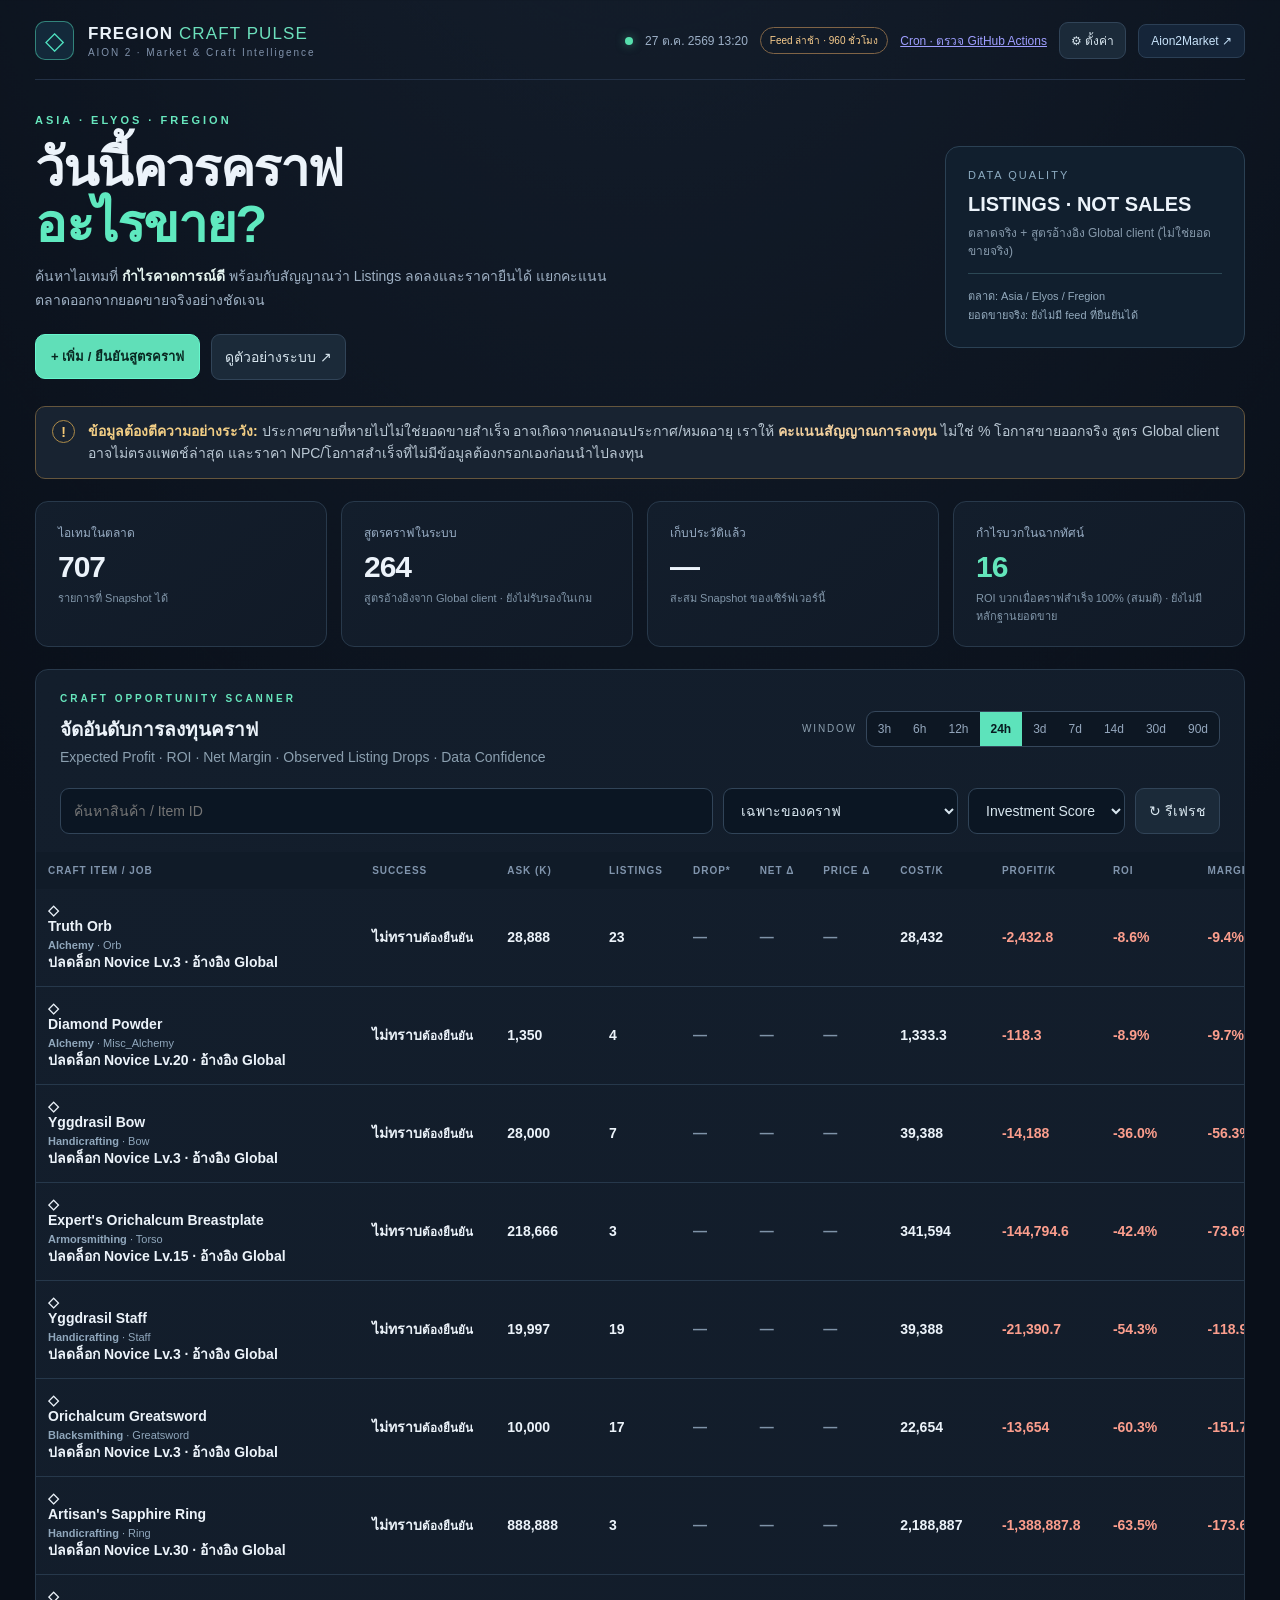
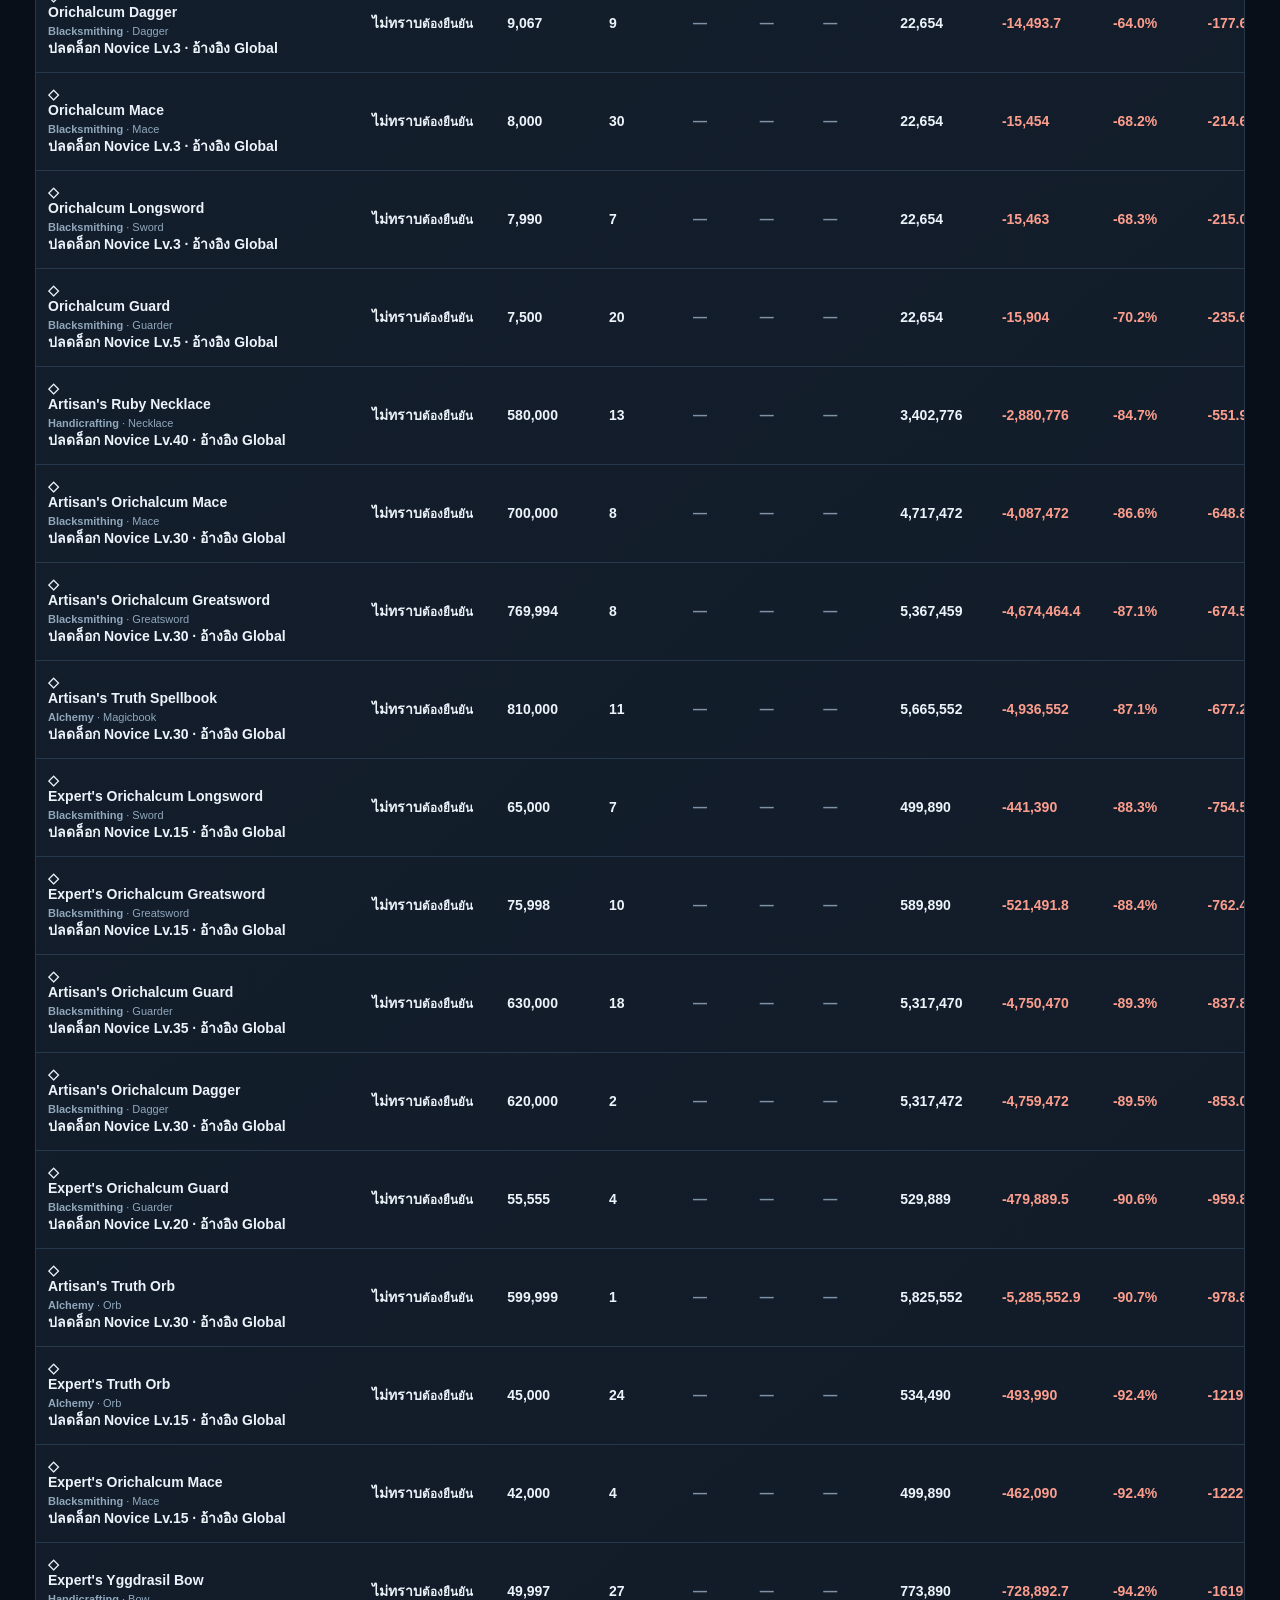
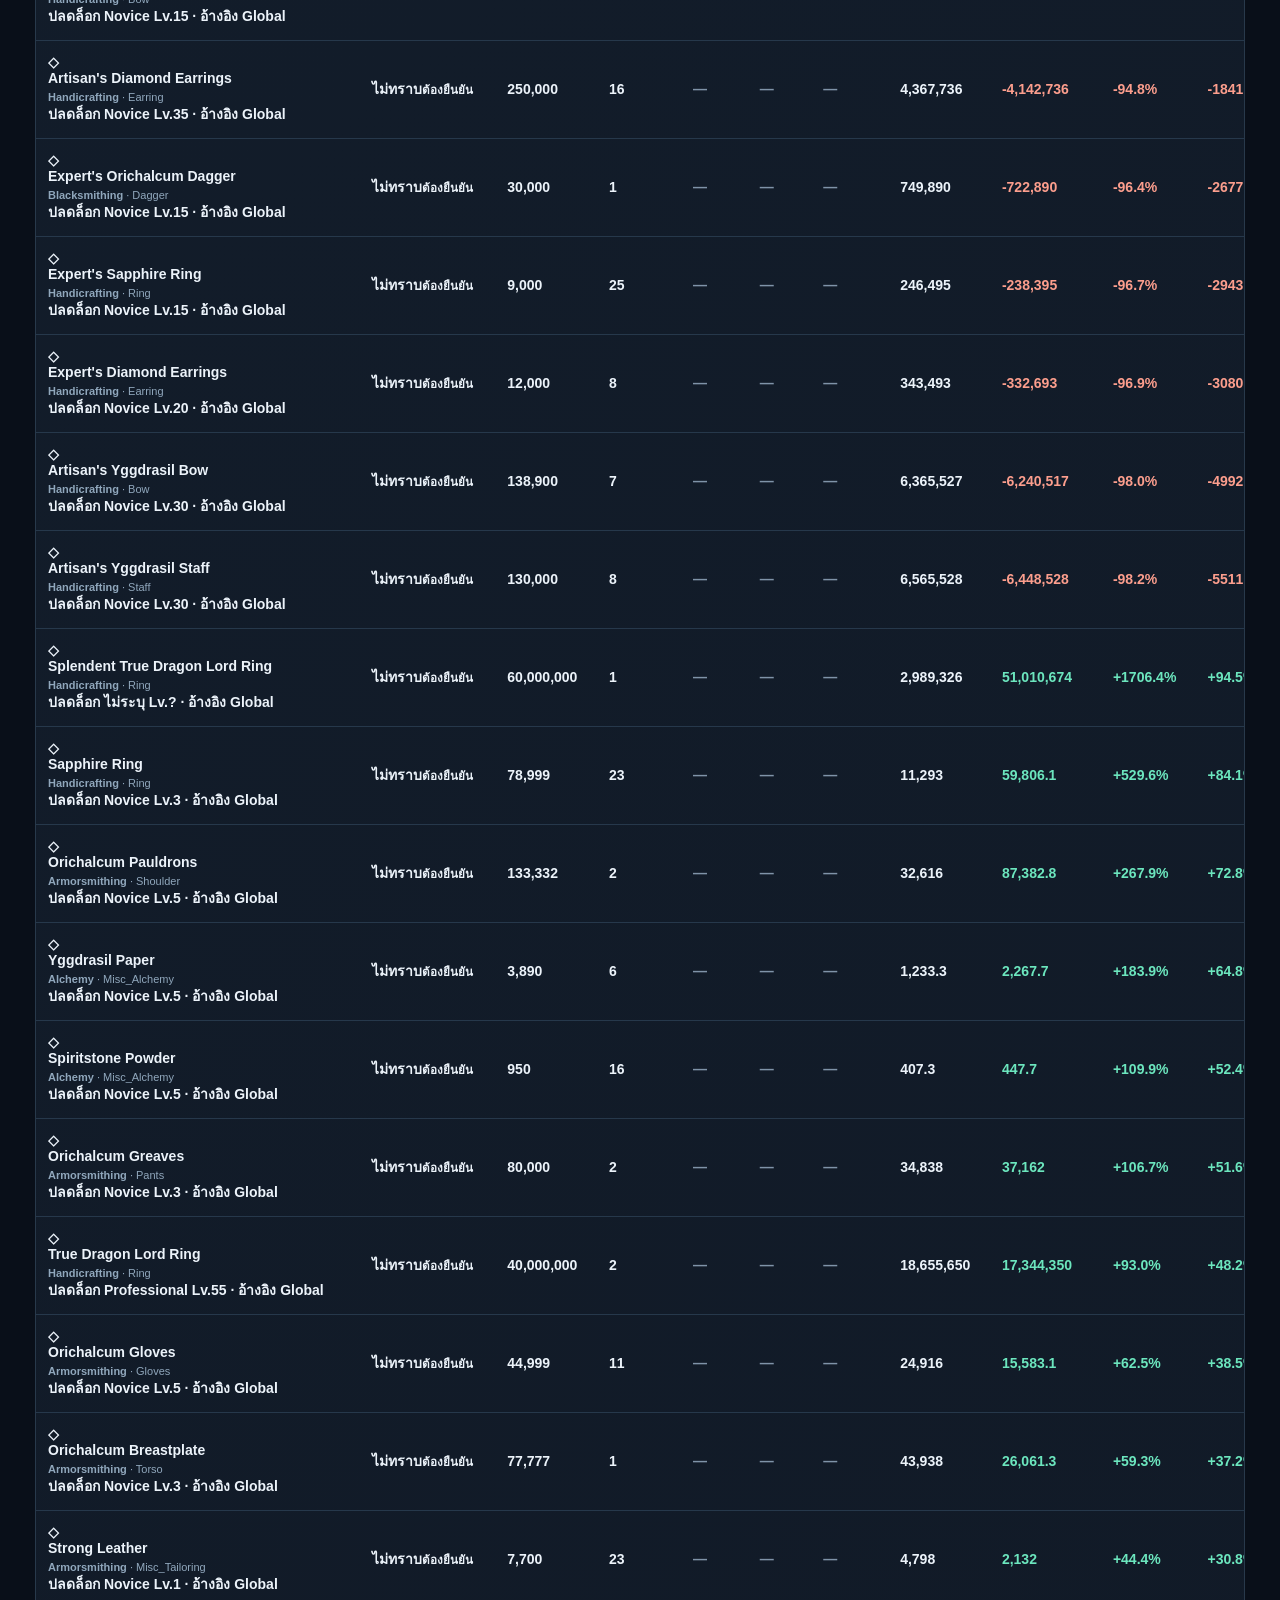
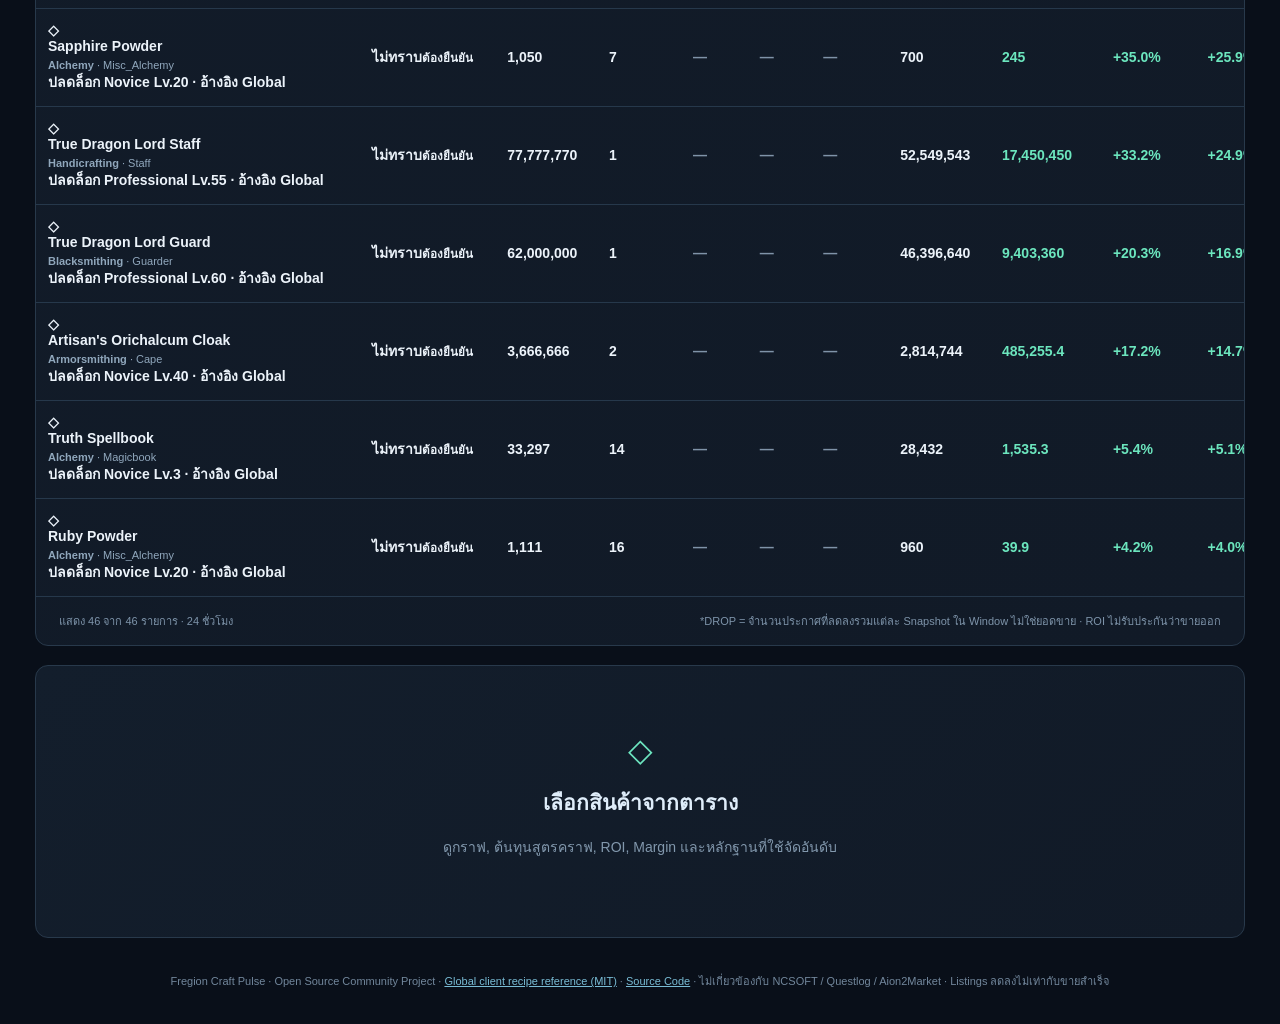
==== docs/index.html @ a7198edc "feat: show success-rate column, hourly cron health and default Lv100 in settings" ====
<!doctype html>
<html lang="th">
<head>
<meta charset="utf-8" />
<meta name="viewport" content="width=device-width, initial-scale=1" />
<meta name="theme-color" content="#090f19" />
<meta name="description" content="Fregion Craft Investment Tracker: estimate craft ROI and margin alongside historical AION 2 listing signals, never pretending listings are completed sales." />
<title>Fregion Craft Pulse — AION 2 | ROI & Listing Signals</title>
<link rel="stylesheet" href="styles.css" />
<script src="engine.js" defer></script><script src="app.js" defer></script>
</head>
<body data-demo="false">
<div class="page-shell">
<header class="topbar">
 <div class="brand"><div class="brand-mark">◇</div><div><div class="brand-title">FREGION <span>CRAFT PULSE</span></div><div class="brand-sub">AION 2 · Market & Craft Intelligence</div></div></div>
 <div class="top-right"><span class="status-dot" id="status-dot"></span><span id="updatedAt">ยังไม่มี Snapshot</span><span class="freshness" id="freshness">รอข้อมูล</span><a class="cron-health" id="cronStatus" href="https://github.com/nineninezerotwo/aion2-craft-pulse/actions/workflows/collect.yml" target="_blank" rel="noopener noreferrer" title="ดูสถานะ Cron และผลการเก็บ Feed">Cron · ทุกชั่วโมง (UTC :23)</a><button id="openSettings" class="soft small">⚙ ตั้งค่า</button><a href="https://aion2.exchange" class="source-link" target="_blank" rel="noopener noreferrer">Aion2Market ↗</a></div>
</header>
<main>
<section class="hero">
 <div class="hero-left"><div class="eyebrow">ASIA · ELYOS · FREGION</div><h1>วันนี้ควรคราฟ<br/><span>อะไรขาย?</span></h1><p>ค้นหาไอเทมที่ <strong>กำไรคาดการณ์ดี</strong> พร้อมกับสัญญาณว่า Listings ลดลงและราคายืนได้ แยกคะแนนตลาดออกจากยอดขายจริงอย่างชัดเจน</p><div class="hero-actions"><button id="addRecipe" class="primary-btn">+ เพิ่ม / ยืนยันสูตรคราฟ</button><a class="soft button-link" href="demo.html">ดูตัวอย่างระบบ ↗</a></div></div>
 <div class="hero-badge"><div class="hero-badge-title">DATA QUALITY</div><strong id="qualityTitle">WAITING FOR DATA</strong><span id="qualityDesc">กำลังตรวจชุดข้อมูล</span><div class="badge-sep"></div><small>ตลาด: Asia / Elyos / Fregion</small><small>ยอดขายจริง: ยังไม่มี feed ที่ยืนยันได้</small></div>
</section>
<section class="notice"><span class="notice-icon">!</span><div><strong>ข้อมูลต้องตีความอย่างระวัง:</strong> ประกาศขายที่หายไปไม่ใช่ยอดขายสำเร็จ อาจเกิดจากคนถอนประกาศ/หมดอายุ เราให้ <b>คะแนนสัญญาณการลงทุน</b> ไม่ใช่ % โอกาสขายออกจริง สูตร Global client อาจไม่ตรงแพตช์ล่าสุด และราคา NPC/โอกาสสำเร็จที่ไม่มีข้อมูลต้องกรอกเองก่อนนำไปลงทุน</div></section>
<section class="stats-grid">
 <div class="stat"><div class="stat-label">ไอเทมในตลาด</div><div class="stat-value" id="itemCount">—</div><div class="stat-sub">รายการที่ Snapshot ได้</div></div>
 <div class="stat"><div class="stat-label">สูตรคราฟในระบบ</div><div class="stat-value" id="recipeCount">—</div><div class="stat-sub">สูตรอ้างอิงจาก Global client · ยังไม่รับรองในเกม</div></div>
 <div class="stat"><div class="stat-label">เก็บประวัติแล้ว</div><div class="stat-value" id="historyDuration">—</div><div class="stat-sub">สะสม Snapshot ของเซิร์ฟเวอร์นี้</div></div>
 <div class="stat"><div class="stat-label">กำไรบวกในฉากทัศน์</div><div class="stat-value good" id="opportunities">—</div><div class="stat-sub">ROI บวกเมื่อคราฟสำเร็จ 100% (สมมติ) · ยังไม่มีหลักฐานยอดขาย</div></div>
</section>
<section class="panel main-panel">
 <div class="section-heading"><div><div class="eyebrow">CRAFT OPPORTUNITY SCANNER</div><h2>จัดอันดับการลงทุนคราฟ</h2><p>Expected Profit · ROI · Net Margin · Observed Listing Drops · Data Confidence</p></div><div class="window-wrap"><span>WINDOW</span><div class="periods" id="periods" role="group" aria-label="ช่วงเวลาประเมิน"></div></div></div>
 <div class="toolrow"><input id="search" type="search" placeholder="ค้นหาสินค้า / Item ID" aria-label="ค้นหาสินค้า"/><select id="recipeFilter" aria-label="ตัวกรอง"><option value="craft">เฉพาะของคราฟ</option><option value="evaluated">มีราคาคราฟคำนวณได้</option><option value="reference">วิเคราะห์ต้นทุน (ยังไม่ยืนยันสูตร)</option><option value="available">คราฟได้ตามเลเวลของฉัน</option><option value="trial">น่าทดลองผลิต</option><option value="watchlist">Watchlist</option><option value="job:Alchemy">Alchemy</option><option value="job:Armorsmithing">Armorsmithing</option><option value="job:Blacksmithing">Blacksmithing</option><option value="job:Handicrafting">Handicrafting</option><option value="job:Cooking">Cooking</option><option value="all">ทุกไอเทมในตลาด</option></select><select id="sort" aria-label="เรียงลำดับ"><option value="score">Investment Score</option><option value="profit">กำไร/ชิ้น</option><option value="roi">ROI สูงสุด</option><option value="margin">Margin สูงสุด</option><option value="drop">Observed Drops</option><option value="name">ชื่อ A–Z</option></select><button class="soft" id="refresh">↻ รีเฟรช</button></div>
 <div class="table-scroll"><table><thead><tr><th>CRAFT ITEM / JOB</th><th>SUCCESS</th><th>ASK (K)</th><th>LISTINGS</th><th>DROP*</th><th>NET Δ</th><th>PRICE Δ</th><th>COST/K</th><th>PROFIT/K</th><th>ROI</th><th>MARGIN</th><th>SCORE</th><th>ACTION</th></tr></thead><tbody id="itemsTable"></tbody></table></div>
 <div class="table-footer"><span id="rowCount">กำลังโหลดข้อมูล</span><span>*DROP = จำนวนประกาศที่ลดลงรวมแต่ละ Snapshot ใน Window ไม่ใช่ยอดขาย · ROI ไม่รับประกันว่าขายออก</span></div>
</section>
<section class="panel details" id="details"><div class="empty-details"><span>◇</span><h2>เลือกสินค้าจากตาราง</h2><p>กราฟ Listings และราคาพร้อมรายละเอียดสูตรคราฟ</p></div></section>
<footer>Fregion Craft Pulse · Open Source Community Project · <a href="https://github.com/xtopolis/aion2-static" rel="noopener noreferrer" target="_blank">Global client recipe reference (MIT)</a> · <a href="https://github.com/nineninezerotwo/aion2-craft-pulse" rel="noopener noreferrer" target="_blank">Source Code</a> · ไม่เกี่ยวข้องกับ NCSOFT / Questlog / Aion2Market · Listings ลดลงไม่เท่ากับขายสำเร็จ</footer>
</main>
</div>
<dialog id="recipeDialog" class="popup"><form id="recipeForm"><div class="dialog-head"><div><div class="eyebrow">PERSONAL RECIPE CATALOG</div><h2>เพิ่ม / ยืนยันสูตรคราฟ</h2></div><button type="button" class="soft small" id="recipeCancel">ปิด</button></div><p class="form-hint">กรอกสูตรจากในเกมด้วยตัวเอง ไม่ต้องดึงข้อมูลจาก Questlog แบบอัตโนมัติ สูตรถูกเก็บในเบราว์เซอร์เครื่องนี้เท่านั้น</p><div class="form-grid"><label>ชื่อไอเทมที่ผลิต *<input id="recipeName" required placeholder="Superior Speed Scroll"/></label><label>Item ID (ถ้าทราบ)<input id="recipeItemId" placeholder="เช่น 511060016"/></label><label>อาชีพ<select id="recipeJob"><option>Alchemy</option><option>Armorsmithing</option><option>Blacksmithing</option><option>Handicrafting</option><option>Cooking</option></select></label><label>เลเวลสูตร<input id="recipeLevel" type="number" min="0" max="100" value="1" required/></label><label>จำนวนผลผลิตต่อครั้ง *<input id="recipeOutput" type="number" min="1" value="1" required/></label><label>อัตราคราฟสำเร็จ (%) *<input id="recipeSuccess" type="number" min="0.1" max="100" step="0.1" value="95" required/></label><label>รวมค่า NPC/Bound ต่อคราฟ (K)<input id="recipeNpc" type="number" min="0" placeholder="เว้นว่างถ้าไม่ทราบ"/></label></div><label class="full-field">วัตถุดิบ (หนึ่งบรรทัดต่อชิ้น: ชื่อ | จำนวน) *<textarea id="recipeIngredients" rows="4" required placeholder="Spiritstone | 10&#10;Yggdrasil Paper | 1"></textarea></label><label class="verify-row"><input type="checkbox" id="recipeVerified"/> ฉันตรวจสอบจำนวนวัสดุ/ผลผลิต/โอกาสสำเร็จกับในเกมแล้ว</label><p class="form-error" id="recipeError" aria-live="polite"></p><button class="primary-btn" type="submit">บันทึกสูตร</button></form></dialog>
<dialog id="settingsDialog" class="popup"><div class="dialog-head"><div><div class="eyebrow">CONFIGURATION & BACKUP</div><h2>ตั้งค่าการลงทุน</h2></div><button id="settingsClose" class="soft small">ปิด</button></div><div class="form-grid"><label>Market Tax (%)<input id="taxRate" type="number" min="0" max="50" step="0.1" value="10"/></label><label>Listing Fee / ชิ้น (K)<input id="listingFee" type="number" min="0" step="1" value="0"/></label><label>Crafting Fee / ครั้ง (K)<input id="craftingFee" type="number" min="0" step="1" value="0"/></label></div><h3 class="settings-subtitle">Crafting Level ของคุณ (ค่าเริ่มต้นทุกสาย Lv.100)</h3><div class="form-grid"><label>Alchemy Lv.<input id="levelAlchemy" type="number" min="0" max="100" value="100" placeholder="0–100"/></label><label>Blacksmithing Lv.<input id="levelBlacksmithing" type="number" min="0" max="100" value="100" placeholder="0–100"/></label><label>Armorsmithing Lv.<input id="levelArmorsmithing" type="number" min="0" max="100" value="100" placeholder="0–100"/></label><label>Handicrafting Lv.<input id="levelHandicrafting" type="number" min="0" max="100" value="100" placeholder="0–100"/></label><label>Cooking Lv.<input id="levelCooking" type="number" min="0" max="100" value="100" placeholder="0–100"/></label></div><p class="form-hint">ค่าภาษีและค่าธรรมเนียมเริ่มต้นเป็นสมมติฐาน · สูตรเกมอ้างอิงจาก Global client 21 ก.ย. 2026 ไม่ได้ยืนยันโอกาสคราฟสำเร็จ และไม่ได้ใช้ราคาของ Bound จากต่างประเทศโดยอัตโนมัติ · กรอกราคา NPC เองเพื่อให้คำนวณได้</p><div class="button-stack"><button id="importRecipes" class="soft">นำเข้า Recipe JSON</button><button id="downloadTemplate" class="soft">ดาวน์โหลดตัวอย่างไฟล์สูตร</button><button id="exportRecipes" class="soft">Export สูตร + การตั้งค่า</button><button id="importBackup" class="soft">Restore ไฟล์สำรอง</button><button id="importMarket" class="soft">นำเข้า Market Snapshot JSON (ชั่วคราว)</button></div><input id="recipeFile" type="file" accept=".json,application/json" hidden/><input id="backupFile" type="file" accept=".json,application/json" hidden/><input id="marketFile" type="file" accept=".json,application/json" multiple hidden/><p class="form-hint">GitHub Pages ฟรีใช้ได้กับ Public Repo และข้อมูลตลาดใน repo จะเป็นสาธารณะ การตั้งค่าและสูตรที่เพิ่มเองเก็บเฉพาะ Browser จนกว่าจะ Export</p></dialog>
</body>
</html>
---- docs/styles.css ----
:root{color-scheme:dark;font-family:Inter,ui-sans-serif,-apple-system,BlinkMacSystemFont,"Segoe UI",sans-serif;background:#090f19;color:#ecf3fa;font-size:14px}*{box-sizing:border-box}body{margin:0;background:radial-gradient(ellipse 80% 30% at 50% -10%,#22314490,transparent),#090f19;min-height:100vh}.page-shell{max-width:1540px;margin:auto;padding:0 35px}.topbar{display:flex;align-items:center;justify-content:space-between;border-bottom:1px solid #233146;padding:21px 0 19px;gap:20px}.brand{display:flex;gap:14px;align-items:center}.brand-mark{height:39px;width:39px;border:1px solid #50d9b784;border-radius:10px;display:grid;place-items:center;background:#13293a;color:#50e3c1;font-size:25px}.brand-title{font-size:17px;font-weight:800;letter-spacing:1.1px}.brand-title span{font-weight:500;color:#6ce0bc}.brand-sub{font-size:10px;color:#8092ab;letter-spacing:1.9px;margin-top:3px}.top-right{display:flex;gap:12px;align-items:center;color:#9db0c7;font-size:12px}.status-dot{width:8px;height:8px;background:#e8ae58;border-radius:50%;box-shadow:0 0 12px #d6a44b70}.status-dot.ok{background:#57dfad;box-shadow:0 0 10px #51d0a080}.source-link{background:#152539;border:1px solid #2b3f55;padding:9px 12px;border-radius:8px;text-decoration:none;color:#c8e3fa}.hero{min-height:246px;display:flex;align-items:center;justify-content:space-between;gap:24px;padding:34px 0 26px}.eyebrow{color:#67e6bd;letter-spacing:3px;font-size:11px;font-weight:800}.hero h1{font-size:clamp(35px,4.1vw,58px);line-height:1.06;letter-spacing:-1.4px;margin:14px 0}.hero h1 span{color:#5fe9bf}.hero p{color:#9eb0c3;max-width:600px;line-height:1.7;margin:0}.hero-badge{min-width:265px;max-width:300px;background:#111f2e;border:1px solid #2b4154;border-radius:14px;padding:22px}.hero-badge-title{font-size:11px;letter-spacing:2px;color:#8dacc2}.hero-badge strong{font-size:20px;display:block;margin:12px 0 8px}.hero-badge span{font-size:12px;color:#879aac;line-height:1.5}.notice{background:#182331;border:1px solid #65563d;border-radius:10px;display:flex;gap:13px;padding:13px 16px;color:#bbc9d5;line-height:1.6}.notice strong{color:#f2ce85}.notice-icon{border:1px solid #ad8b49;color:#f5c975;width:23px;height:23px;flex:none;text-align:center;border-radius:50%;font-weight:800}.stats-grid{display:grid;grid-template-columns:repeat(4,minmax(0,1fr));gap:14px;margin:22px 0}.stat,.panel{border:1px solid #28394b;background:linear-gradient(140deg,#131e2c,#111a27);border-radius:13px}.stat{padding:21px 22px}.stat-label{color:#99aec5;font-size:12px}.stat-value{font-size:30px;font-weight:800;margin:9px 0 8px;letter-spacing:-1px}.stat-sub{font-size:11px;color:#8196a9}.good{color:#63e5ba}.main-panel{overflow:hidden}.section-heading{padding:23px 24px;display:flex;justify-content:space-between;align-items:center;gap:12px}.section-heading h2{font-size:20px;margin:0 0 5px}.section-heading p{color:#8b9faf;margin:0}.window-wrap{display:flex;align-items:center;gap:9px}.window-wrap>span{font-size:10px;letter-spacing:1.8px;color:#8c9faf}.periods{display:flex;border:1px solid #35475b;background:#0d1723;border-radius:9px;overflow:hidden}.periods button{border:0;background:transparent;color:#94a7bd;padding:10px 11px;font-size:12px;cursor:pointer;white-space:nowrap}.periods button.active{background:#5de3bb;color:#071b20;font-weight:800}button:focus-visible,input:focus-visible,select:focus-visible{outline:2px solid #62e6bc;outline-offset:2px}.toolrow{padding:0 24px 18px;display:flex;gap:10px}.toolrow input,.toolrow select,.soft,.edit-fields input{font:inherit;color:#d8e6ef;border:1px solid #314458;background:#0b1623;border-radius:9px;padding:11px 13px;min-width:0}.toolrow input{flex:1;min-width:180px}.toolrow select{max-width:220px}.soft{cursor:pointer;background:#1b2a39}.soft:hover{background:#263e51}.table-scroll{overflow-x:auto}table{width:100%;border-collapse:collapse;text-align:left;white-space:nowrap;min-width:900px}th{font-size:10px;letter-spacing:.95px;font-weight:700;color:#8195ad;background:#101b28;padding:14px 17px}td{padding:15px 17px;border-bottom:1px solid #26384b;font-variant-numeric:tabular-nums}tbody tr{cursor:pointer;transition:background .15s}tbody tr:hover,tbody tr.selected{background:#1c3041}td:first-child{font-weight:700}.item-minor{color:#8399af;font-size:11px;font-weight:400;margin-top:5px}.item-name{max-width:270px;overflow:hidden;text-overflow:ellipsis}.num{font-weight:650}.down{color:#fc9e8d}.up{color:#6ce6be}.muted{color:#7f93a8}.pill{display:inline-block;border-radius:6px;padding:6px 9px;background:#263746;color:#b4c9db;font-weight:750;font-size:11px}.pill.good{background:#173f35;color:#7ce7ba}.pill.warn{background:#493c27;color:#f8d08b}.pill.bad{background:#4a2a32;color:#f5a0a8}.table-footer{display:flex;justify-content:space-between;gap:15px;color:#7e94aa;font-size:11px;padding:15px 23px}.empty-data{padding:38px;text-align:center;color:#96a9bd}.empty-data b{display:block;color:#e5f0f8;font-size:16px;margin-bottom:10px}.details{margin-top:19px;padding:25px}.empty-details{text-align:center;color:#8298ad;padding:40px}.empty-details span{font-size:32px;color:#6de6c0}.empty-details h2{color:#dfedfa}.detail-top{display:flex;justify-content:space-between;align-items:flex-start;gap:16px}.detail-name h2{font-size:23px;margin:6px 0}.detail-name p{color:#90a8bd;margin:0}.detail-name a{color:#6de3bc;text-decoration:none}.detail-stat-row{display:grid;grid-template-columns:repeat(4,1fr);gap:11px;margin:20px 0}.mini-stat{background:#0d1926;border:1px solid #283b4f;border-radius:10px;padding:14px}.mini-stat .label{color:#839bb0;font-size:11px}.mini-stat .value{font-weight:800;font-size:21px;margin-top:7px}.charts{display:grid;grid-template-columns:1fr 1fr;gap:14px}.chartcard{background:#0c1825;border-radius:10px;border:1px solid #2b4152;padding:18px}.chartcard h3{font-size:13px;letter-spacing:.2px;margin:0 0 8px}.chartcard .hint{font-size:11px;color:#8196ac;line-height:1.5;min-height:30px}.chartcard svg{width:100%;height:185px;overflow:visible}.chart-no-data{height:185px;display:grid;place-items:center;color:#8195a9}.detail-bottom{border-top:1px solid #293b4d;margin-top:20px;padding-top:20px;display:grid;grid-template-columns:1.3fr 1fr;gap:23px}.detail-bottom h3{font-size:16px;margin:0 0 12px}.ingredients{display:flex;flex-direction:column;gap:9px;color:#abbed0}.ingredient{display:flex;gap:12px;justify-content:space-between;border-bottom:1px dashed #2d4051;padding-bottom:8px}.ingredient strong{color:#e7f2fa}.ingredient.missing strong{color:#f3c078}.edit-fields{display:grid;grid-template-columns:repeat(2,minmax(0,1fr));gap:11px}.edit-fields label{font-size:11px;color:#91aac0}.edit-fields input{width:100%;display:block;margin-top:7px}.calc-total{margin-top:13px;padding:14px 15px;background:#122c31;border:1px solid #235d5f;border-radius:9px;display:flex;justify-content:space-between;gap:12px}.calc-total b{color:#7decbf}.detail-warning{margin-top:12px;color:#b1a2a2;font-size:11px;line-height:1.5}footer{text-align:center;color:#72879c;font-size:11px;padding:34px 0}footer a{color:#79bcd5}@media(max-width:1100px){.section-heading{align-items:flex-start;flex-direction:column}.window-wrap{width:100%;overflow:auto}.toolrow{flex-wrap:wrap}.stats-grid{grid-template-columns:repeat(2,1fr)}.charts{grid-template-columns:1fr}}@media(max-width:670px){.page-shell{padding:0 14px}.topbar{align-items:flex-start;flex-direction:column}.hero{flex-direction:column;align-items:flex-start}.hero-badge{width:100%;max-width:none}.stats-grid{grid-template-columns:repeat(2,1fr)}.stat{padding:16px}.stat-value{font-size:23px}.section-heading{padding:17px}.periods{overflow-x:auto;max-width:calc(100vw - 43px)}.toolrow{padding:0 17px 14px}.toolrow input,.toolrow select{width:100%;max-width:none;flex:auto}.table-footer{flex-direction:column}.details{padding:15px}.detail-stat-row{grid-template-columns:repeat(2,1fr)}.detail-bottom{grid-template-columns:1fr}}
/* Craft investment v2 extensions */
.primary-btn{border:1px solid #68f7ce;background:#60dfb8;color:#092721;font-size:13px;font-weight:800;padding:11px 15px;border-radius:10px;cursor:pointer}
.primary-btn:hover{background:#9af3d8}.hero-actions{display:flex;align-items:center;gap:11px;margin-top:21px;flex-wrap:wrap}.button-link{display:inline-block;text-decoration:none}.hero-left{flex:1}.hero p strong{color:#e6f5f0}.hero-badge small{display:block;color:#93aabd;line-height:1.7;font-size:11px}.badge-sep{height:1px;background:#2c4855;margin:13px 0}.small{font-size:12px!important;padding:8px 11px!important}.freshness{border:1px solid #335347;border-radius:20px;color:#85d7b9;font-size:10px;padding:5px 9px}.freshness.warning{border-color:#806446;color:#f8cc8c}.status-dot{flex-shrink:0}.notice{margin-bottom:2px}.notice b{color:#f3d19e}
.section-heading .eyebrow{font-size:10px;margin-bottom:10px}.section-heading h2{font-size:19px}.toolrow select{max-width:235px}
table{min-width:1480px}th,td{padding:13px 12px}th{font-size:10px}.name-cell{min-width:222px}.item-name{max-width:250px;white-space:nowrap;overflow:hidden;text-overflow:ellipsis}.item-sub{color:#90a7bc;font-size:11px;font-weight:400;margin-top:5px}.score-chip{font-weight:850;color:#75ecc7;background:#143b39;border:1px solid #295b58;border-radius:6px;padding:4px 8px;display:inline-block}.score-chip small{color:#8ebaae;font-weight:500;font-size:9px}.confidence{font-size:10px;color:#89a3b3;margin-top:4px}.pill.trial{background:#164438;color:#91f0c7}.pill.watch{background:#403721;color:#eed098}.pill.loss{background:#462c33;color:#f6a3a8}.pill.verify,.pill.cost,.pill.history{background:#263b4c;color:#b7cedf}.pill.avoid{background:#303442;color:#abbccc}.star{color:#e9bd64}.stat .stat-value{margin:8px 0 5px}
.detail-actions{display:flex;align-items:center;gap:9px}.detail-meta a{color:#75ecc7;text-decoration:none}.mini-stat small{color:#91a9bf;font-size:11px;display:block}.mini-stat strong{display:block;font-weight:850;font-size:24px;margin:8px 0}.mini-stat span{font-size:10px;color:#8597a8;line-height:1.4}.chartcard svg{width:100%;height:auto;min-height:165px}.detail-subhead{display:flex;align-items:center;justify-content:space-between;gap:12px}.detail-subhead h3{margin:0 0 12px}.detail-subhead a{color:#79e3c0;font-size:11px;text-decoration:none}.recipe-meta{font-size:12px;color:#8da5b9;margin-bottom:15px}.warning-note,.calc-foot{font-size:11px;color:#cfb089;line-height:1.65}.verify-row{display:flex;align-items:center;gap:9px;padding:13px 0;color:#c6dcdd;cursor:pointer}.verify-row input{accent-color:#55dcba}.calc-pane h3{margin:0 0 12px}.totals{display:grid;grid-template-columns:repeat(2,1fr);gap:10px;margin-top:12px}.totals>div{background:#0b1b28;border:1px solid #2b4354;padding:12px;border-radius:8px;min-width:0}.totals small{display:block;color:#91abc2;font-size:10px}.totals strong{font-size:17px;display:block;margin-top:5px;overflow-wrap:anywhere}.signal-foot{border-top:1px solid #27404d;padding-top:15px;margin-top:21px;color:#aabccf;line-height:1.7;font-size:12px}.signal-foot strong{color:#e8f7fc}
.popup{max-width:680px;width:calc(100% - 34px);background:#101d2b;color:#e8f4fb;border:1px solid #385268;border-radius:14px;padding:24px;box-shadow:0 30px 80px #000c}.popup::backdrop{background:#02070bcb;backdrop-filter:blur(4px)}.dialog-head{display:flex;align-items:start;justify-content:space-between;gap:13px}.dialog-head h2{margin:9px 0;font-size:23px}.form-grid{display:grid;grid-template-columns:repeat(2,1fr);gap:13px;margin:18px 0}.form-grid label,.full-field{font-size:12px;color:#a6bed0}.form-grid input,.form-grid select,.full-field textarea{margin-top:7px;display:block;width:100%;padding:10px;border-radius:8px;background:#0b1522;border:1px solid #3c5067;color:#e2eef9;font:inherit}.form-grid input:focus,.form-grid select:focus,.full-field textarea:focus{outline:1px solid #64dbb9}.full-field textarea{min-height:100px;resize:vertical}.form-hint,.form-error{color:#9cafc2;font-size:12px;line-height:1.6}.form-error{color:#f2a5a7}.button-stack{display:grid;grid-template-columns:repeat(2,minmax(0,1fr));gap:10px;margin-top:20px}.button-stack button{white-space:normal;text-align:left}.empty-data a{color:#60dfbd}
@media(max-width:760px){.hero h1{font-size:42px}.detail-top{flex-direction:column}.popup{padding:16px}.form-grid{grid-template-columns:1fr}.button-stack{grid-template-columns:1fr}.top-right{flex-wrap:wrap}.detail-stat-row{grid-template-columns:repeat(2,minmax(0,1fr))}} 
.editable-ingredient{align-items:center;gap:12px}.editable-ingredient label{font-size:10px;color:#8da6bb;text-align:right}.editable-ingredient input{display:block;width:130px;max-width:38vw;background:#0b1725;border:1px solid #3b5565;border-radius:6px;padding:7px;color:#eaf9fa;text-align:right;margin-top:4px}.editable-ingredient span{color:#d6e4e9}
.settings-subtitle{font-size:14px;margin-top:24px;color:#e5f4ee;border-top:1px solid #345065;padding-top:18px}.pill.skill,.pill.locked{background:#383340;color:#dbbed3}

/* Global-client scenario labels and alternative recipe selector */
.pill.scenario{background:#443c26;color:#f4d89c;border:1px solid #695a36}.pill.history{background:#263746;color:#bdcbdd}.variant-label{display:block;font-size:12px;color:#c5d9e5;margin:12px 0 16px}.variant-select{display:block;width:100%;margin-top:6px;color:#dfeeff;background:#0d1b2a;border:1px solid #375064;border-radius:8px;padding:10px}.warning-note strong{color:#f4d79c}.detail-meta{overflow-wrap:anywhere}
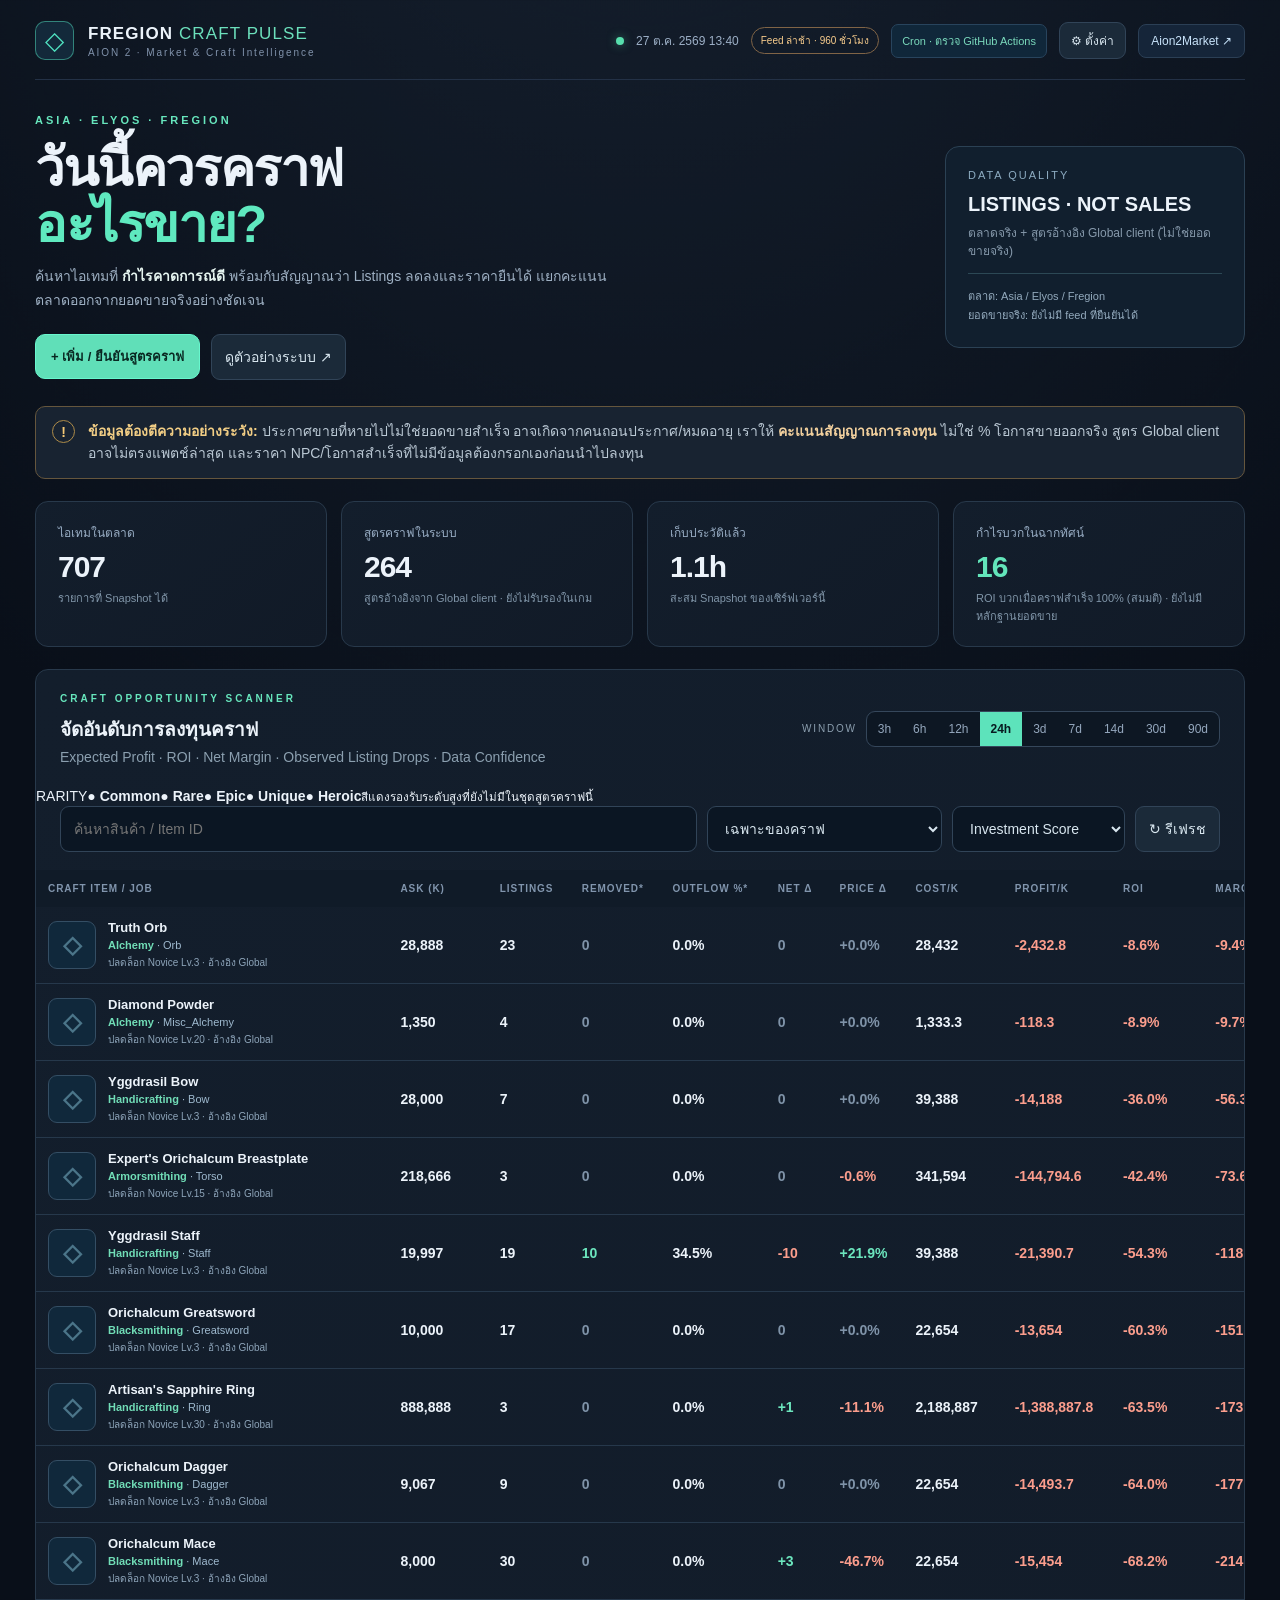
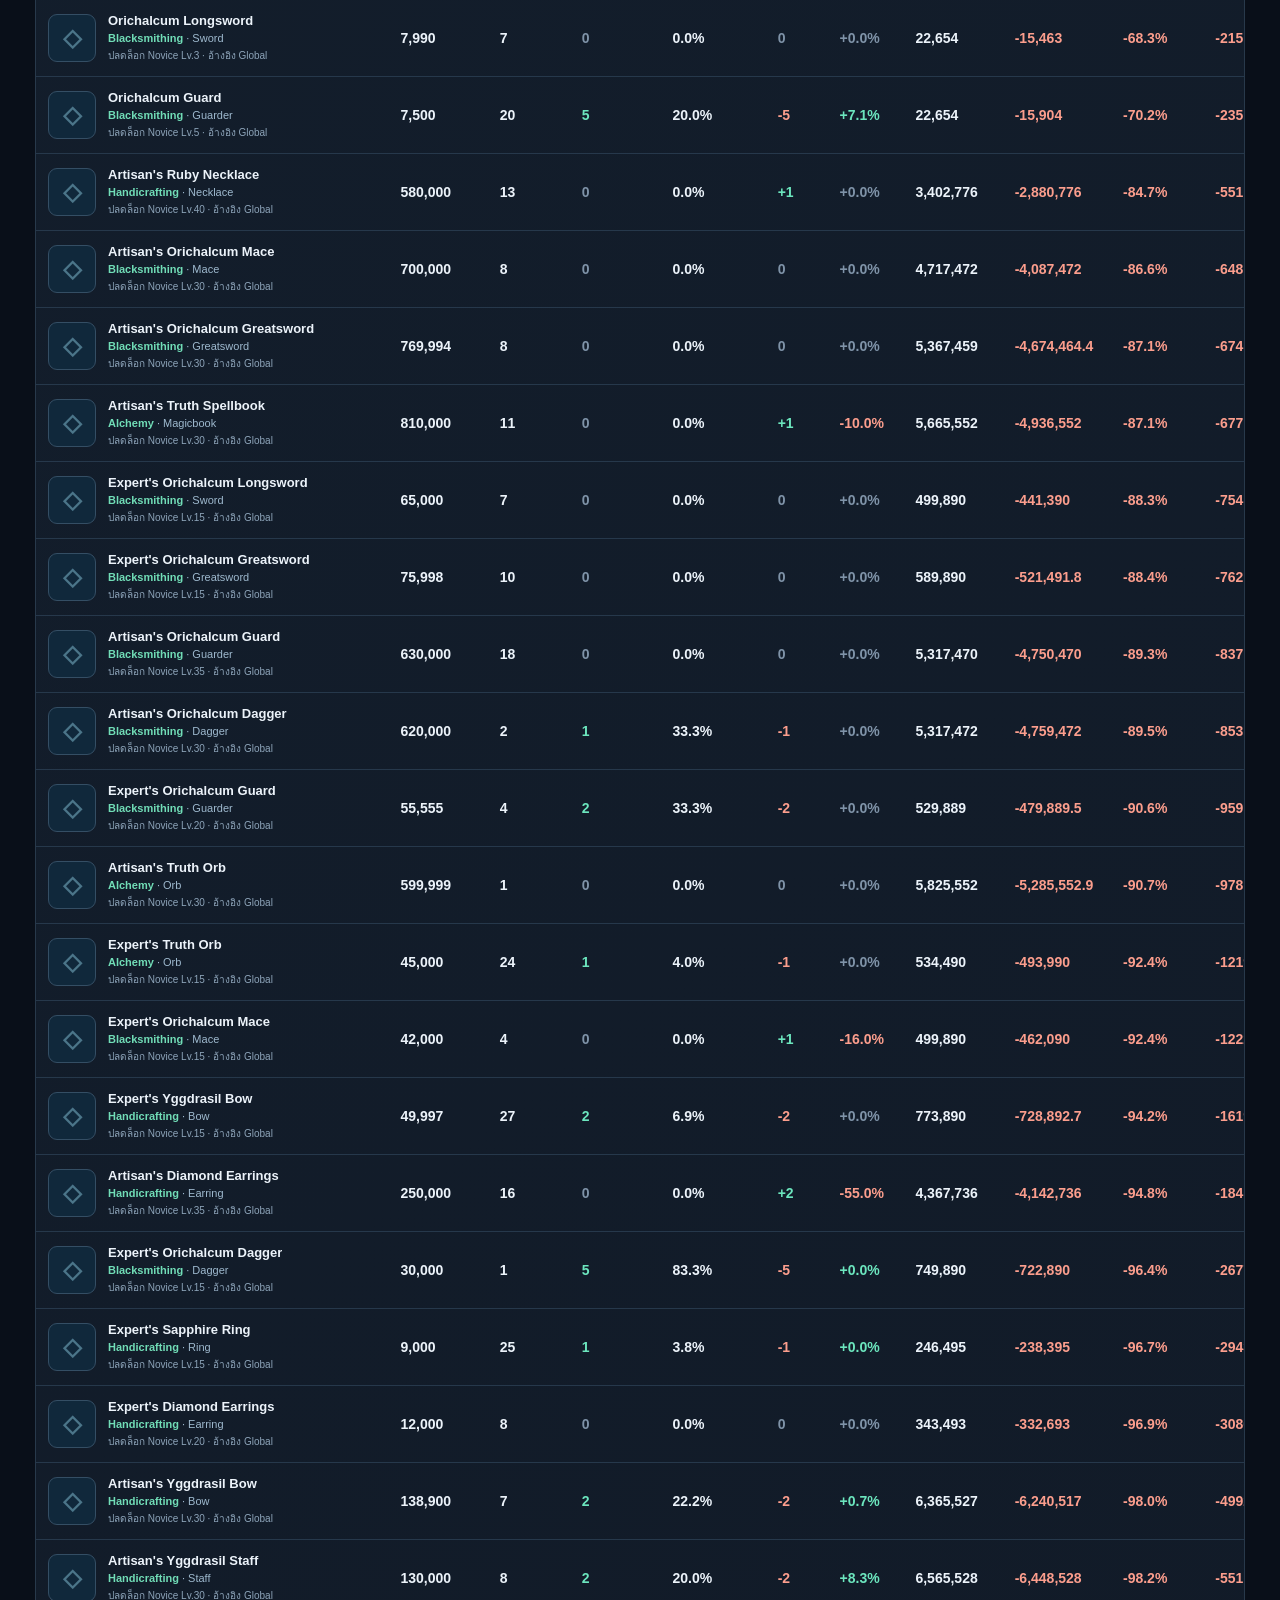
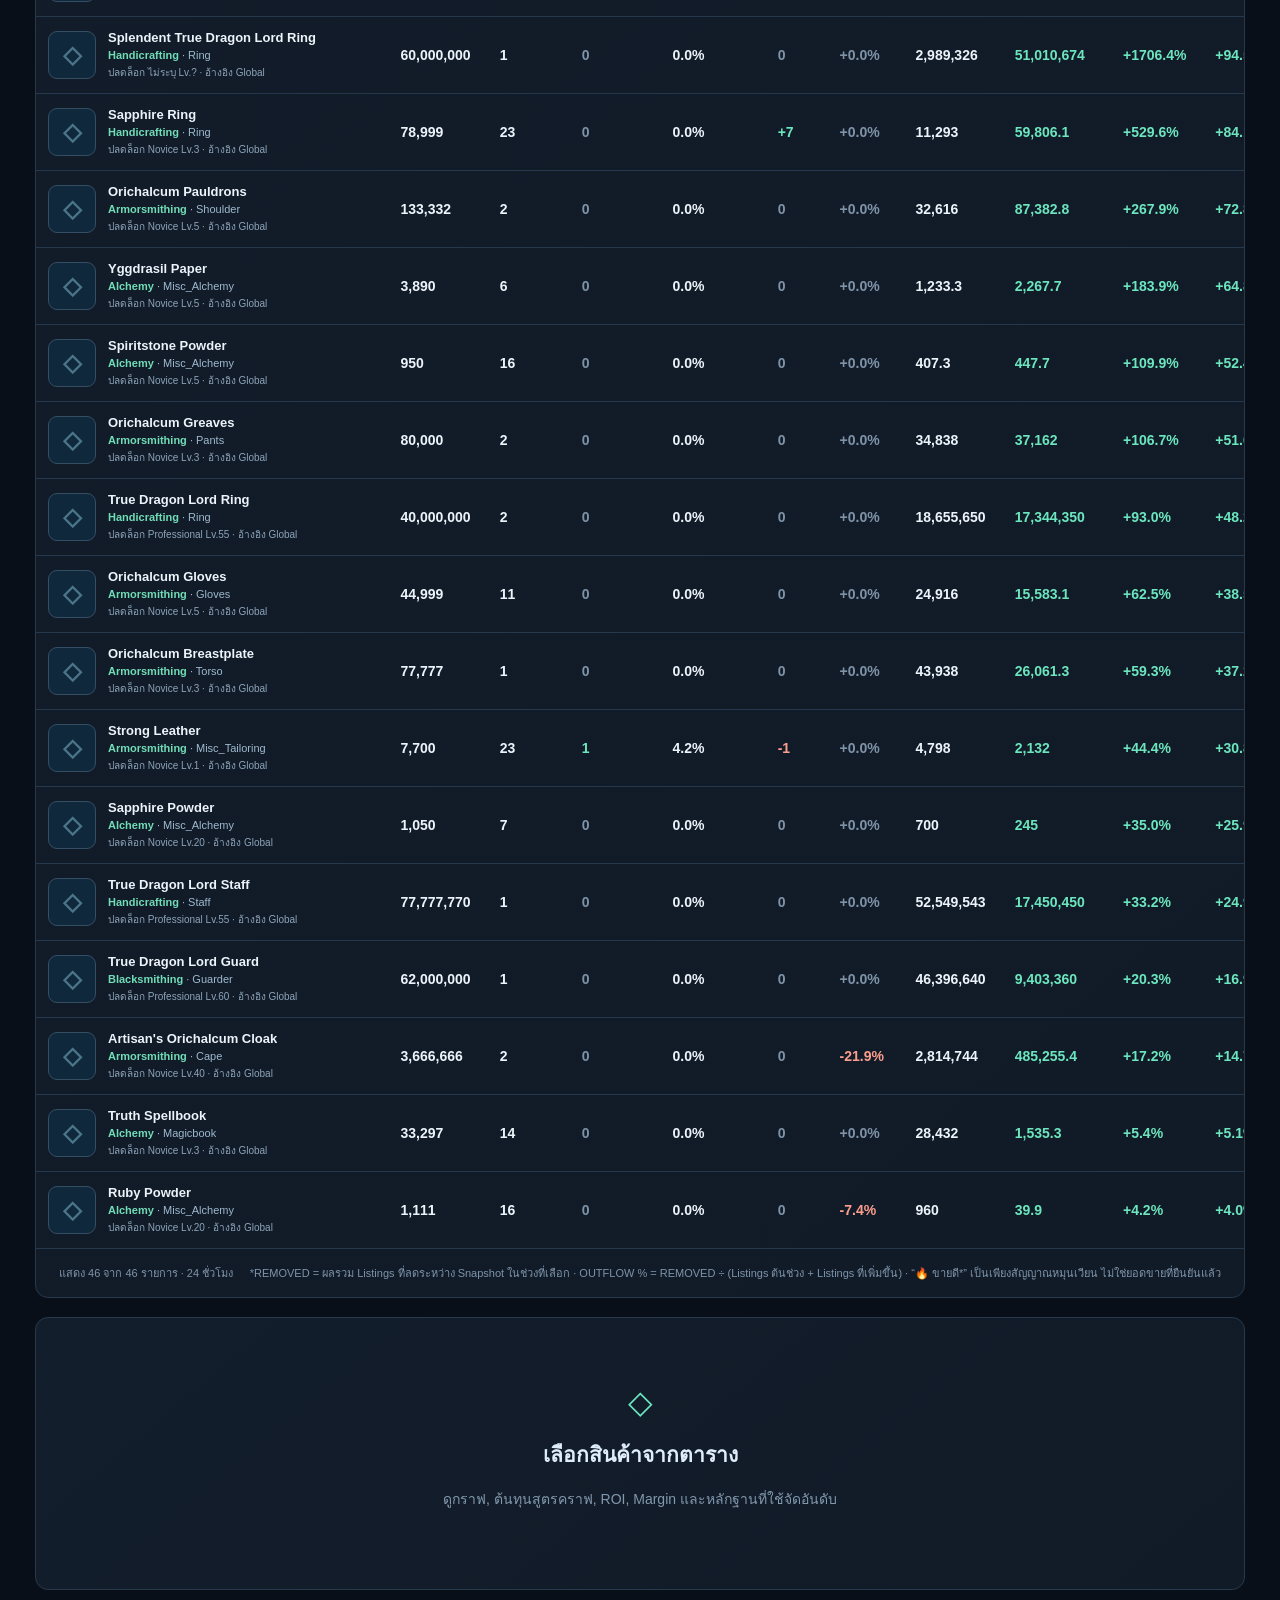
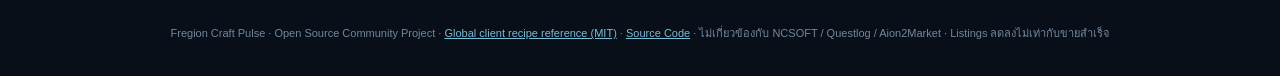
==== commit d4876bb1: "feat: replace Success column with Removed and Outflow %, add rarity legend and hot filter" ====
--- a/docs/index.html
+++ b/docs/index.html
@@ -29,9 +29,10 @@
 </section>
 <section class="panel main-panel">
  <div class="section-heading"><div><div class="eyebrow">CRAFT OPPORTUNITY SCANNER</div><h2>จัดอันดับการลงทุนคราฟ</h2><p>Expected Profit · ROI · Net Margin · Observed Listing Drops · Data Confidence</p></div><div class="window-wrap"><span>WINDOW</span><div class="periods" id="periods" role="group" aria-label="ช่วงเวลาประเมิน"></div></div></div>
- <div class="toolrow"><input id="search" type="search" placeholder="ค้นหาสินค้า / Item ID" aria-label="ค้นหาสินค้า"/><select id="recipeFilter" aria-label="ตัวกรอง"><option value="craft">เฉพาะของคราฟ</option><option value="evaluated">มีราคาคราฟคำนวณได้</option><option value="reference">วิเคราะห์ต้นทุน (ยังไม่ยืนยันสูตร)</option><option value="available">คราฟได้ตามเลเวลของฉัน</option><option value="trial">น่าทดลองผลิต</option><option value="watchlist">Watchlist</option><option value="job:Alchemy">Alchemy</option><option value="job:Armorsmithing">Armorsmithing</option><option value="job:Blacksmithing">Blacksmithing</option><option value="job:Handicrafting">Handicrafting</option><option value="job:Cooking">Cooking</option><option value="all">ทุกไอเทมในตลาด</option></select><select id="sort" aria-label="เรียงลำดับ"><option value="score">Investment Score</option><option value="profit">กำไร/ชิ้น</option><option value="roi">ROI สูงสุด</option><option value="margin">Margin สูงสุด</option><option value="drop">Observed Drops</option><option value="name">ชื่อ A–Z</option></select><button class="soft" id="refresh">↻ รีเฟรช</button></div>
- <div class="table-scroll"><table><thead><tr><th>CRAFT ITEM / JOB</th><th>SUCCESS</th><th>ASK (K)</th><th>LISTINGS</th><th>DROP*</th><th>NET Δ</th><th>PRICE Δ</th><th>COST/K</th><th>PROFIT/K</th><th>ROI</th><th>MARGIN</th><th>SCORE</th><th>ACTION</th></tr></thead><tbody id="itemsTable"></tbody></table></div>
- <div class="table-footer"><span id="rowCount">กำลังโหลดข้อมูล</span><span>*DROP = จำนวนประกาศที่ลดลงรวมแต่ละ Snapshot ใน Window ไม่ใช่ยอดขาย · ROI ไม่รับประกันว่าขายออก</span></div>
+ <div class="rarity-legend" aria-label="Item rarity color legend"><span>RARITY</span><b class="rarity-common">● Common</b><b class="rarity-rare">● Rare</b><b class="rarity-epic">● Epic</b><b class="rarity-unique">● Unique</b><b class="rarity-heroic">● Heroic</b><small>สีแดงรองรับระดับสูงที่ยังไม่มีในชุดสูตรคราฟนี้</small></div>
+ <div class="toolrow"><input id="search" type="search" placeholder="ค้นหาสินค้า / Item ID" aria-label="ค้นหาสินค้า"/><select id="recipeFilter" aria-label="ตัวกรอง"><option value="craft">เฉพาะของคราฟ</option><option value="evaluated">มีราคาคราฟคำนวณได้</option><option value="reference">วิเคราะห์ต้นทุน (ยังไม่ยืนยันสูตร)</option><option value="available">คราฟได้ตามเลเวลของฉัน</option><option value="trial">น่าทดลองผลิต</option><option value="hot">🔥 ขายดี* (Listings ลดสูง)</option><option value="watchlist">Watchlist</option><option value="job:Alchemy">Alchemy</option><option value="job:Armorsmithing">Armorsmithing</option><option value="job:Blacksmithing">Blacksmithing</option><option value="job:Handicrafting">Handicrafting</option><option value="job:Cooking">Cooking</option><option value="all">ทุกไอเทมในตลาด</option></select><select id="sort" aria-label="เรียงลำดับ"><option value="score">Investment Score</option><option value="profit">กำไร/ชิ้น</option><option value="roi">ROI สูงสุด</option><option value="margin">Margin สูงสุด</option><option value="drop">REMOVED มากสุด</option><option value="outflow">OUTFLOW % สูงสุด</option><option value="name">ชื่อ A–Z</option></select><button class="soft" id="refresh">↻ รีเฟรช</button></div>
+ <div class="table-scroll"><table><thead><tr><th>CRAFT ITEM / JOB</th><th>ASK (K)</th><th>LISTINGS</th><th title="ผลรวมจำนวนประกาศที่ลดลงระหว่างจุด Snapshot ในช่วงเวลาที่เลือก">REMOVED*</th><th title="REMOVED ÷ (จำนวนประกาศต้นช่วง + จำนวนประกาศที่เพิ่มขึ้นระหว่าง Snapshot)">OUTFLOW %*</th><th>NET Δ</th><th>PRICE Δ</th><th>COST/K</th><th>PROFIT/K</th><th>ROI</th><th>MARGIN</th><th>SCORE</th><th>ACTION</th></tr></thead><tbody id="itemsTable"></tbody></table></div>
+ <div class="table-footer"><span id="rowCount">กำลังโหลดข้อมูล</span><span>*REMOVED = ผลรวม Listings ที่ลดระหว่าง Snapshot ในช่วงที่เลือก · OUTFLOW % = REMOVED ÷ (Listings ต้นช่วง + Listings ที่เพิ่มขึ้น) · “🔥 ขายดี*” เป็นเพียงสัญญาณหมุนเวียน ไม่ใช่ยอดขายที่ยืนยันแล้ว</span></div>
 </section>
 <section class="panel details" id="details"><div class="empty-details"><span>◇</span><h2>เลือกสินค้าจากตาราง</h2><p>กราฟ Listings และราคาพร้อมรายละเอียดสูตรคราฟ</p></div></section>
 <footer>Fregion Craft Pulse · Open Source Community Project · <a href="https://github.com/xtopolis/aion2-static" rel="noopener noreferrer" target="_blank">Global client recipe reference (MIT)</a> · <a href="https://github.com/nineninezerotwo/aion2-craft-pulse" rel="noopener noreferrer" target="_blank">Source Code</a> · ไม่เกี่ยวข้องกับ NCSOFT / Questlog / Aion2Market · Listings ลดลงไม่เท่ากับขายสำเร็จ</footer>
--- a/docs/styles.css
+++ b/docs/styles.css
@@ -12,3 +12,28 @@
 
 /* Global-client scenario labels and alternative recipe selector */
 .pill.scenario{background:#443c26;color:#f4d89c;border:1px solid #695a36}.pill.history{background:#263746;color:#bdcbdd}.variant-label{display:block;font-size:12px;color:#c5d9e5;margin:12px 0 16px}.variant-select{display:block;width:100%;margin-top:6px;color:#dfeeff;background:#0d1b2a;border:1px solid #375064;border-radius:8px;padding:10px}.warning-note strong{color:#f4d79c}.detail-meta{overflow-wrap:anywhere}
+
+
+/* Recipe images and player-friendly craft requirements (icons remain served by their public upstream source). */
+.craft-item-cell{display:flex;align-items:center;gap:12px;min-width:310px}
+.craft-icon{width:48px;height:48px;flex:0 0 48px;display:inline-flex;align-items:center;justify-content:center;position:relative;border-radius:9px;background:#10283b;border:1px solid #344e64;overflow:hidden}
+.craft-icon img{position:absolute;inset:2px;width:calc(100% - 4px);height:calc(100% - 4px);object-fit:contain;image-rendering:auto}
+.craft-icon-placeholder{font-size:24px;color:#4b7589;line-height:1}
+.craft-icon-lg{width:76px;height:76px;flex:0 0 76px;border-radius:12px}
+.craft-item-copy{min-width:0;max-width:290px}
+.craft-item-copy .item-name{max-width:290px;font-size:13px;white-space:nowrap;overflow:hidden;text-overflow:ellipsis}
+.craft-item-copy .item-sub{margin-top:4px;color:#9eb9ce}
+.craft-item-copy .item-sub strong{color:#71ddb7}
+.craft-unlock{color:#8da4b9;font-size:10px;font-weight:450;margin-top:4px}
+.success-cell{text-align:center;min-width:108px}
+.success-cell span{display:block;font-weight:750}
+.success-cell small{display:block;margin-top:4px;color:#91a4b6;font-size:10px;font-weight:450}
+.success-unverified{color:#e6c68b}
+.success-known{color:#7cefc7}
+.detail-title-wrap{display:flex;align-items:center;gap:18px;min-width:0}
+.detail-title-wrap>div{min-width:0}
+.detail-craft-fields{display:flex;gap:7px;flex-wrap:wrap;margin-top:11px}
+.detail-craft-fields span{display:inline-block;padding:5px 8px;border:1px solid #2d4d60;border-radius:7px;background:#10283b;color:#b8d4e2;font-size:11px}
+.cron-health{padding:7px 10px;border-radius:7px;text-decoration:none;background:#10273a;border:1px solid #28445d;color:#7ad9bc;font-size:11px;white-space:nowrap}
+.cron-health:hover{border-color:#67d8b8;color:#b8f5e3}
+@media(max-width:760px){.detail-title-wrap{align-items:flex-start}.craft-item-cell{min-width:270px}.craft-item-copy{max-width:220px}.craft-item-copy .item-name{max-width:220px}.top-right .cron-health{white-space:normal}}
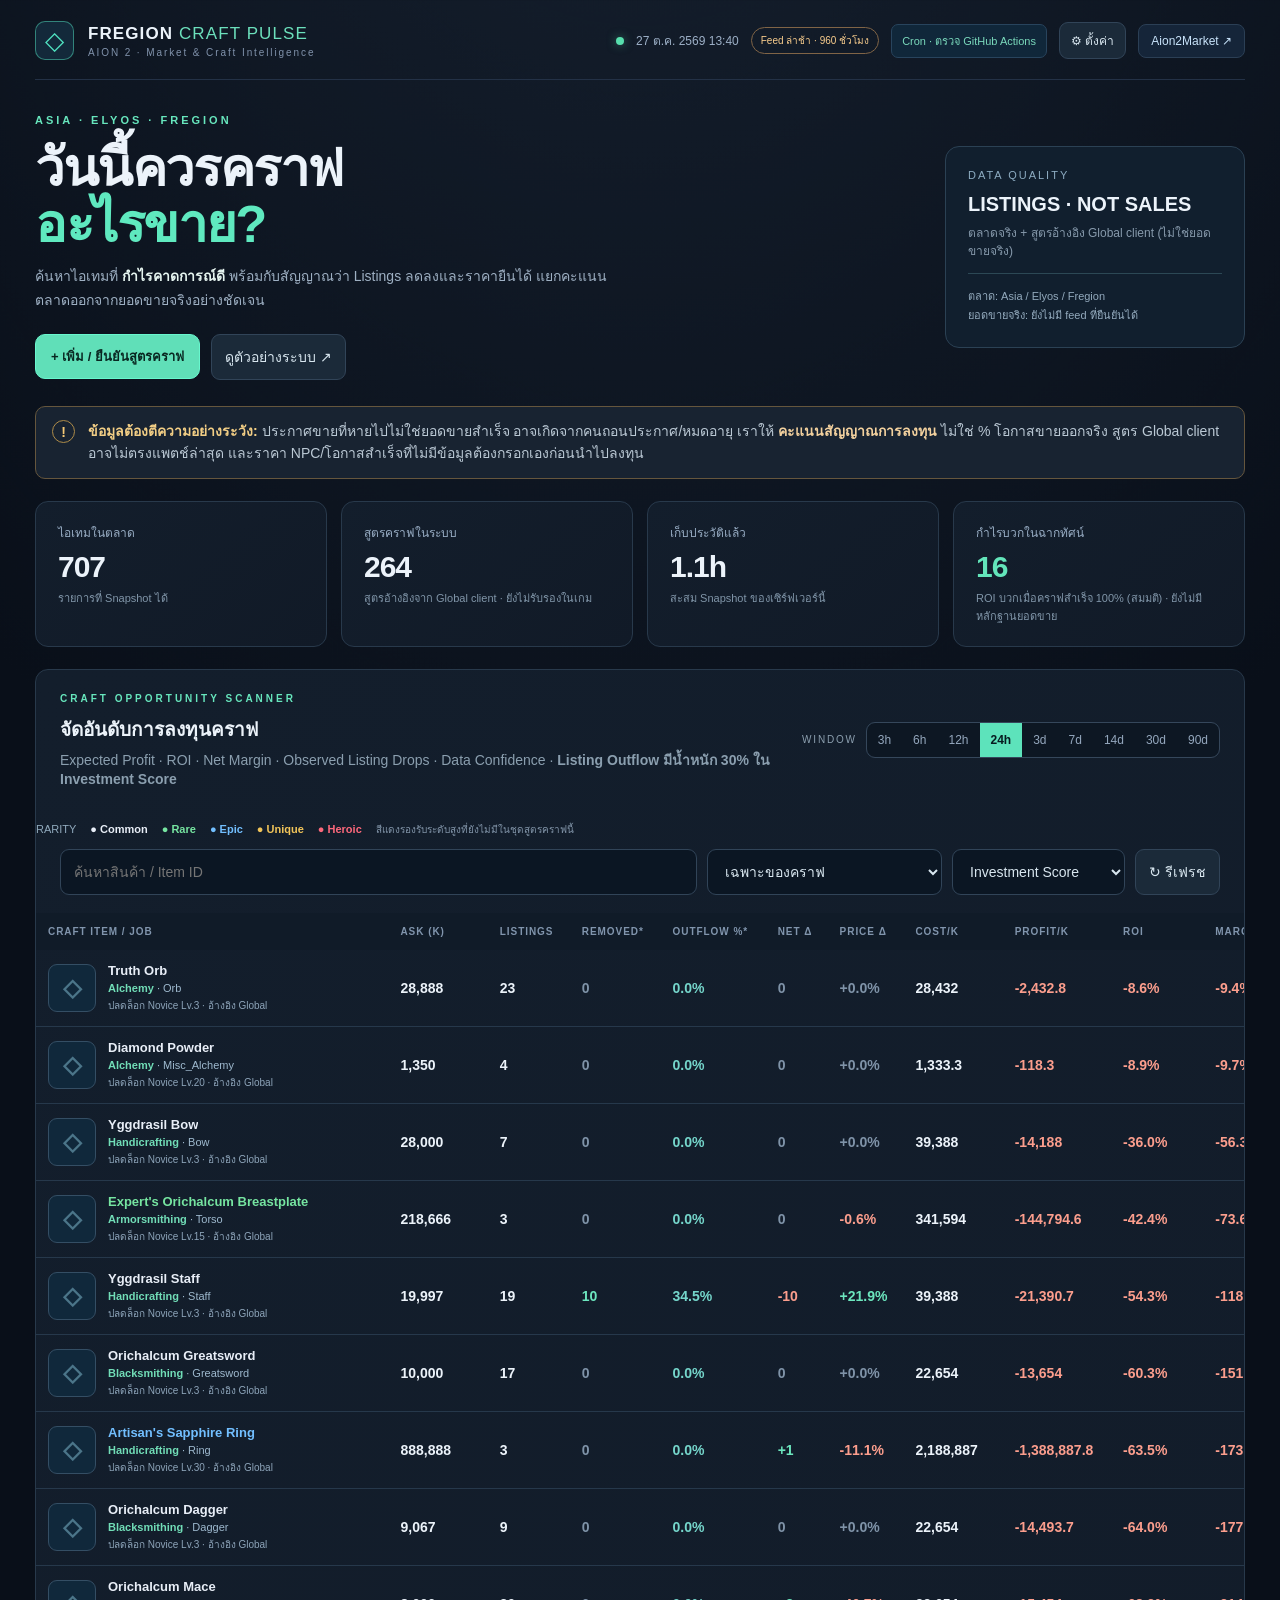
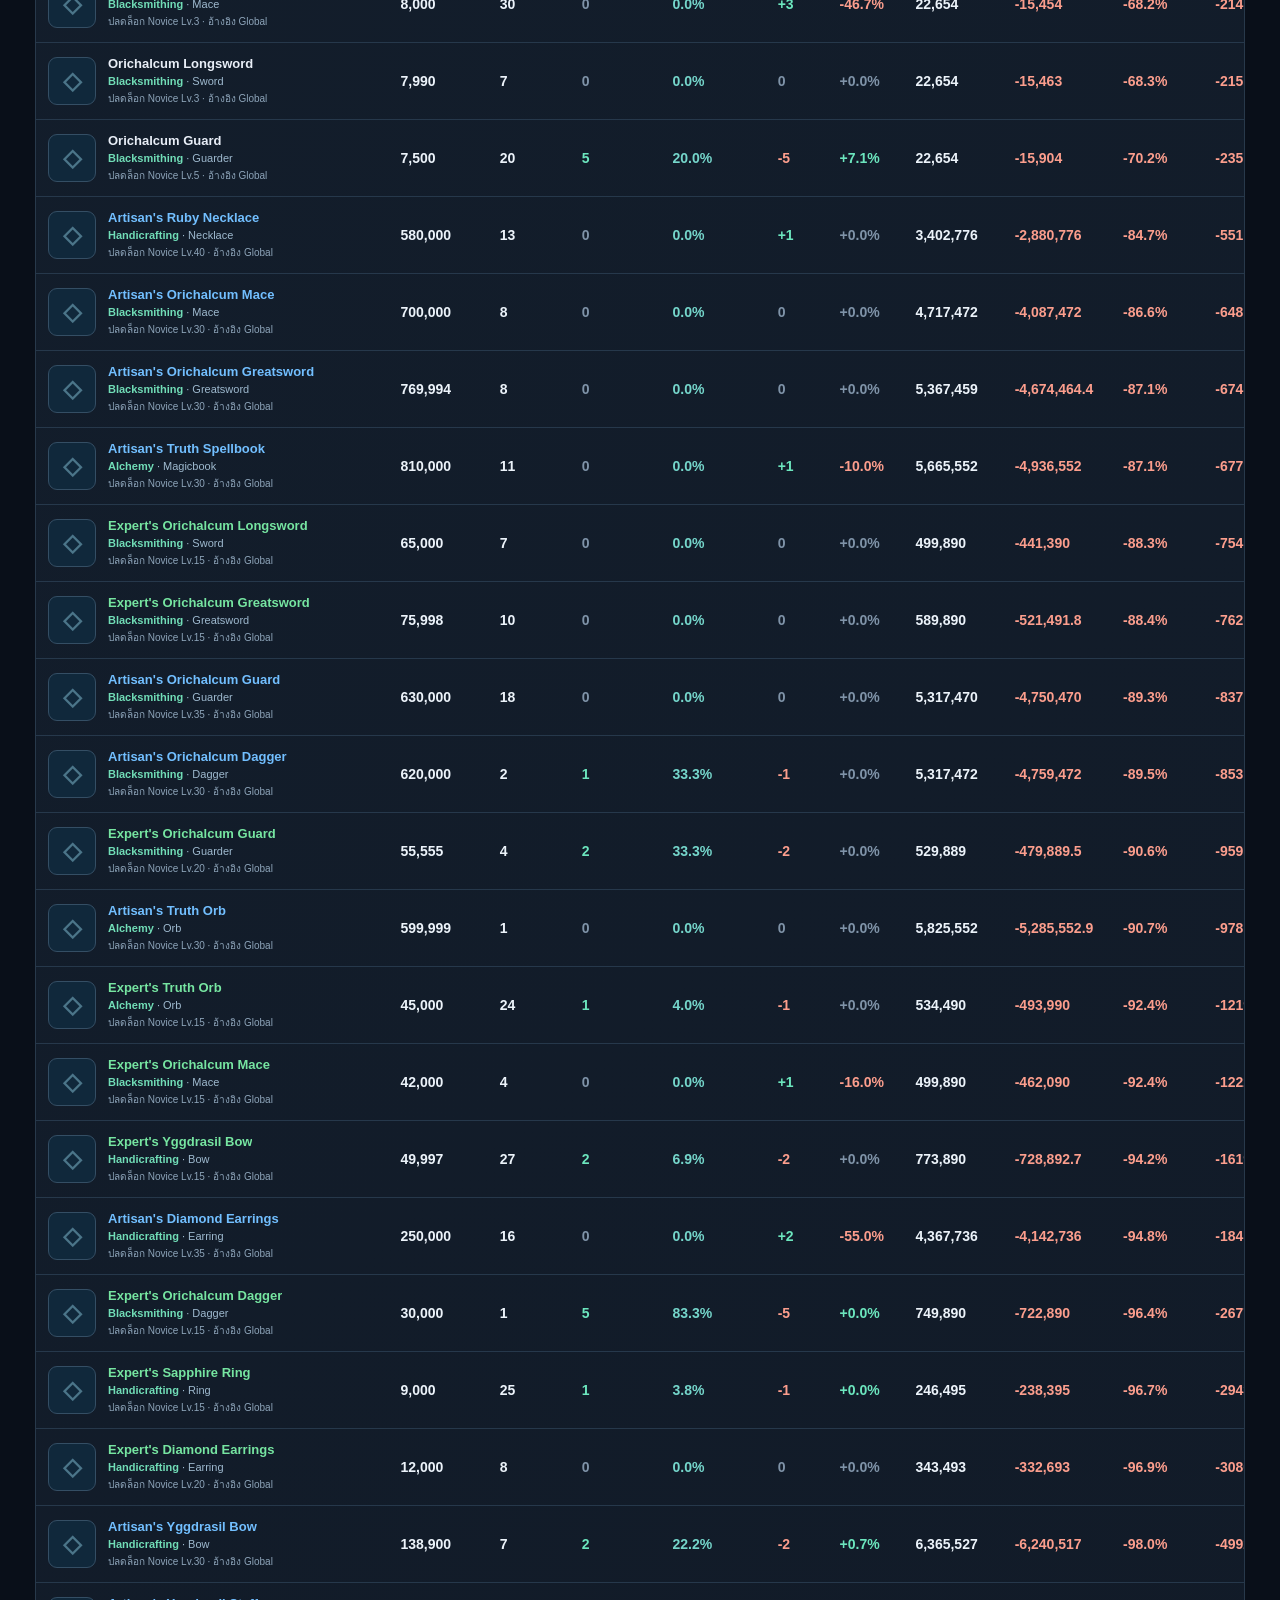
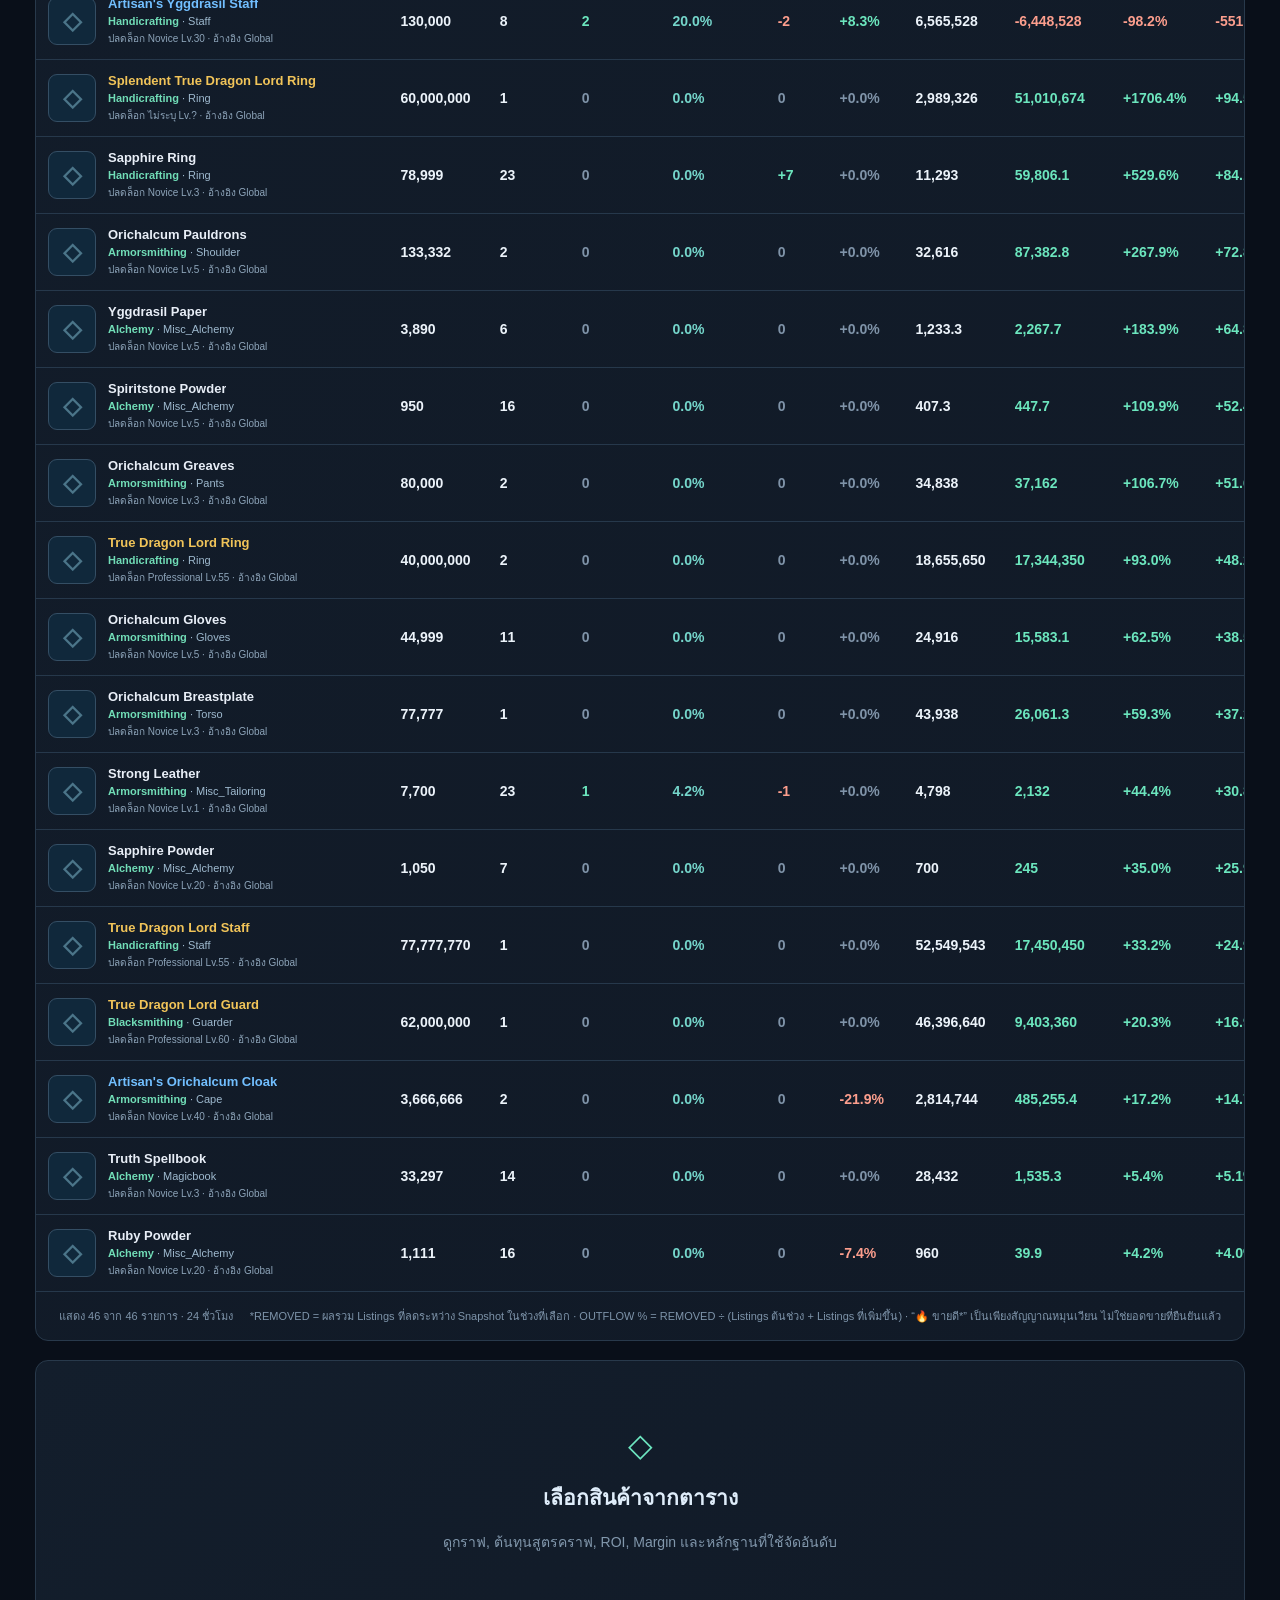
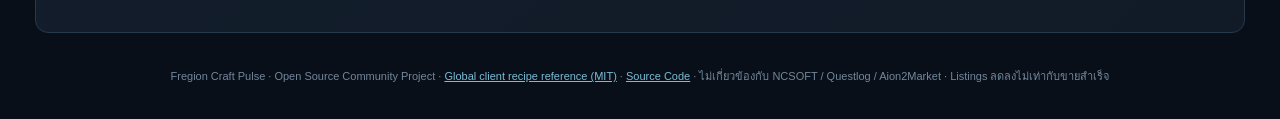
==== commit 3f756e5f: "docs(ui): explain that listing outflow accounts for 30% of investment score" ====
--- a/docs/index.html
+++ b/docs/index.html
@@ -28,7 +28,7 @@
  <div class="stat"><div class="stat-label">กำไรบวกในฉากทัศน์</div><div class="stat-value good" id="opportunities">—</div><div class="stat-sub">ROI บวกเมื่อคราฟสำเร็จ 100% (สมมติ) · ยังไม่มีหลักฐานยอดขาย</div></div>
 </section>
 <section class="panel main-panel">
- <div class="section-heading"><div><div class="eyebrow">CRAFT OPPORTUNITY SCANNER</div><h2>จัดอันดับการลงทุนคราฟ</h2><p>Expected Profit · ROI · Net Margin · Observed Listing Drops · Data Confidence</p></div><div class="window-wrap"><span>WINDOW</span><div class="periods" id="periods" role="group" aria-label="ช่วงเวลาประเมิน"></div></div></div>
+ <div class="section-heading"><div><div class="eyebrow">CRAFT OPPORTUNITY SCANNER</div><h2>จัดอันดับการลงทุนคราฟ</h2><p>Expected Profit · ROI · Net Margin · Observed Listing Drops · Data Confidence · <strong>Listing Outflow มีน้ำหนัก 30% ใน Investment Score</strong></p></div><div class="window-wrap"><span>WINDOW</span><div class="periods" id="periods" role="group" aria-label="ช่วงเวลาประเมิน"></div></div></div>
  <div class="rarity-legend" aria-label="Item rarity color legend"><span>RARITY</span><b class="rarity-common">● Common</b><b class="rarity-rare">● Rare</b><b class="rarity-epic">● Epic</b><b class="rarity-unique">● Unique</b><b class="rarity-heroic">● Heroic</b><small>สีแดงรองรับระดับสูงที่ยังไม่มีในชุดสูตรคราฟนี้</small></div>
  <div class="toolrow"><input id="search" type="search" placeholder="ค้นหาสินค้า / Item ID" aria-label="ค้นหาสินค้า"/><select id="recipeFilter" aria-label="ตัวกรอง"><option value="craft">เฉพาะของคราฟ</option><option value="evaluated">มีราคาคราฟคำนวณได้</option><option value="reference">วิเคราะห์ต้นทุน (ยังไม่ยืนยันสูตร)</option><option value="available">คราฟได้ตามเลเวลของฉัน</option><option value="trial">น่าทดลองผลิต</option><option value="hot">🔥 ขายดี* (Listings ลดสูง)</option><option value="watchlist">Watchlist</option><option value="job:Alchemy">Alchemy</option><option value="job:Armorsmithing">Armorsmithing</option><option value="job:Blacksmithing">Blacksmithing</option><option value="job:Handicrafting">Handicrafting</option><option value="job:Cooking">Cooking</option><option value="all">ทุกไอเทมในตลาด</option></select><select id="sort" aria-label="เรียงลำดับ"><option value="score">Investment Score</option><option value="profit">กำไร/ชิ้น</option><option value="roi">ROI สูงสุด</option><option value="margin">Margin สูงสุด</option><option value="drop">REMOVED มากสุด</option><option value="outflow">OUTFLOW % สูงสุด</option><option value="name">ชื่อ A–Z</option></select><button class="soft" id="refresh">↻ รีเฟรช</button></div>
  <div class="table-scroll"><table><thead><tr><th>CRAFT ITEM / JOB</th><th>ASK (K)</th><th>LISTINGS</th><th title="ผลรวมจำนวนประกาศที่ลดลงระหว่างจุด Snapshot ในช่วงเวลาที่เลือก">REMOVED*</th><th title="REMOVED ÷ (จำนวนประกาศต้นช่วง + จำนวนประกาศที่เพิ่มขึ้นระหว่าง Snapshot)">OUTFLOW %*</th><th>NET Δ</th><th>PRICE Δ</th><th>COST/K</th><th>PROFIT/K</th><th>ROI</th><th>MARGIN</th><th>SCORE</th><th>ACTION</th></tr></thead><tbody id="itemsTable"></tbody></table></div>
--- a/docs/styles.css
+++ b/docs/styles.css
@@ -37,3 +37,29 @@
 .cron-health{padding:7px 10px;border-radius:7px;text-decoration:none;background:#10273a;border:1px solid #28445d;color:#7ad9bc;font-size:11px;white-space:nowrap}
 .cron-health:hover{border-color:#67d8b8;color:#b8f5e3}
 @media(max-width:760px){.detail-title-wrap{align-items:flex-start}.craft-item-cell{min-width:270px}.craft-item-copy{max-width:220px}.craft-item-copy .item-name{max-width:220px}.top-right .cron-health{white-space:normal}}
+
+
+/* Game-client rarity grades. Heroic red is supported; unknown grades stay neutral. */
+:root{
+ --rarity-common:#e8eef7;--rarity-rare:#76e5a1;--rarity-epic:#72bfff;
+ --rarity-unique:#f1c459;--rarity-heroic:#fc687b;--rarity-special:#c2bed3;--rarity-unknown:#d4e1ee
+}
+.item-name.rarity-common,.detail-top h2.rarity-common,.rarity-legend .rarity-common{color:var(--rarity-common)}
+.item-name.rarity-rare,.detail-top h2.rarity-rare,.rarity-legend .rarity-rare{color:var(--rarity-rare)}
+.item-name.rarity-epic,.detail-top h2.rarity-epic,.rarity-legend .rarity-epic{color:var(--rarity-epic)}
+.item-name.rarity-unique,.detail-top h2.rarity-unique,.rarity-legend .rarity-unique{color:var(--rarity-unique)}
+.item-name.rarity-heroic,.detail-top h2.rarity-heroic,.rarity-legend .rarity-heroic{color:var(--rarity-heroic)}
+.item-name.rarity-special,.detail-top h2.rarity-special{color:var(--rarity-special)}
+.item-name.rarity-unknown,.detail-top h2.rarity-unknown{color:var(--rarity-unknown)}
+.rarity-legend{display:flex;align-items:center;flex-wrap:wrap;gap:6px 14px;margin:12px 0;color:#91aabd;font-size:11px}
+.rarity-legend b{font-weight:700;white-space:nowrap}
+.rarity-legend small{font-size:10px;color:#8295a9}
+.item-title-row{display:flex;align-items:center;gap:8px;min-width:0;max-width:100%}
+.item-title-row .item-name{min-width:0;flex:0 1 auto;white-space:nowrap;overflow:hidden;text-overflow:ellipsis}
+.hot-listing-tag{display:inline-flex;align-items:center;justify-content:center;gap:3px;flex:0 0 auto;
+ padding:3px 6px;border:1px solid #4d7761;background:#183829;color:#9ce5b6;
+ border-radius:6px;font-size:10px;font-weight:750;white-space:nowrap;letter-spacing:0}
+.outflow-rate{font-variant-numeric:tabular-nums;color:#75d6cb}
+.detail-stat-row{grid-template-columns:repeat(5,minmax(0,1fr))}
+@media(max-width:1080px){.detail-stat-row{grid-template-columns:repeat(3,minmax(0,1fr))}.table-footer{flex-wrap:wrap}}
+@media(max-width:650px){.detail-stat-row{grid-template-columns:repeat(2,minmax(0,1fr))}.item-title-row{flex-wrap:wrap}.rarity-legend{gap:6px 10px}}
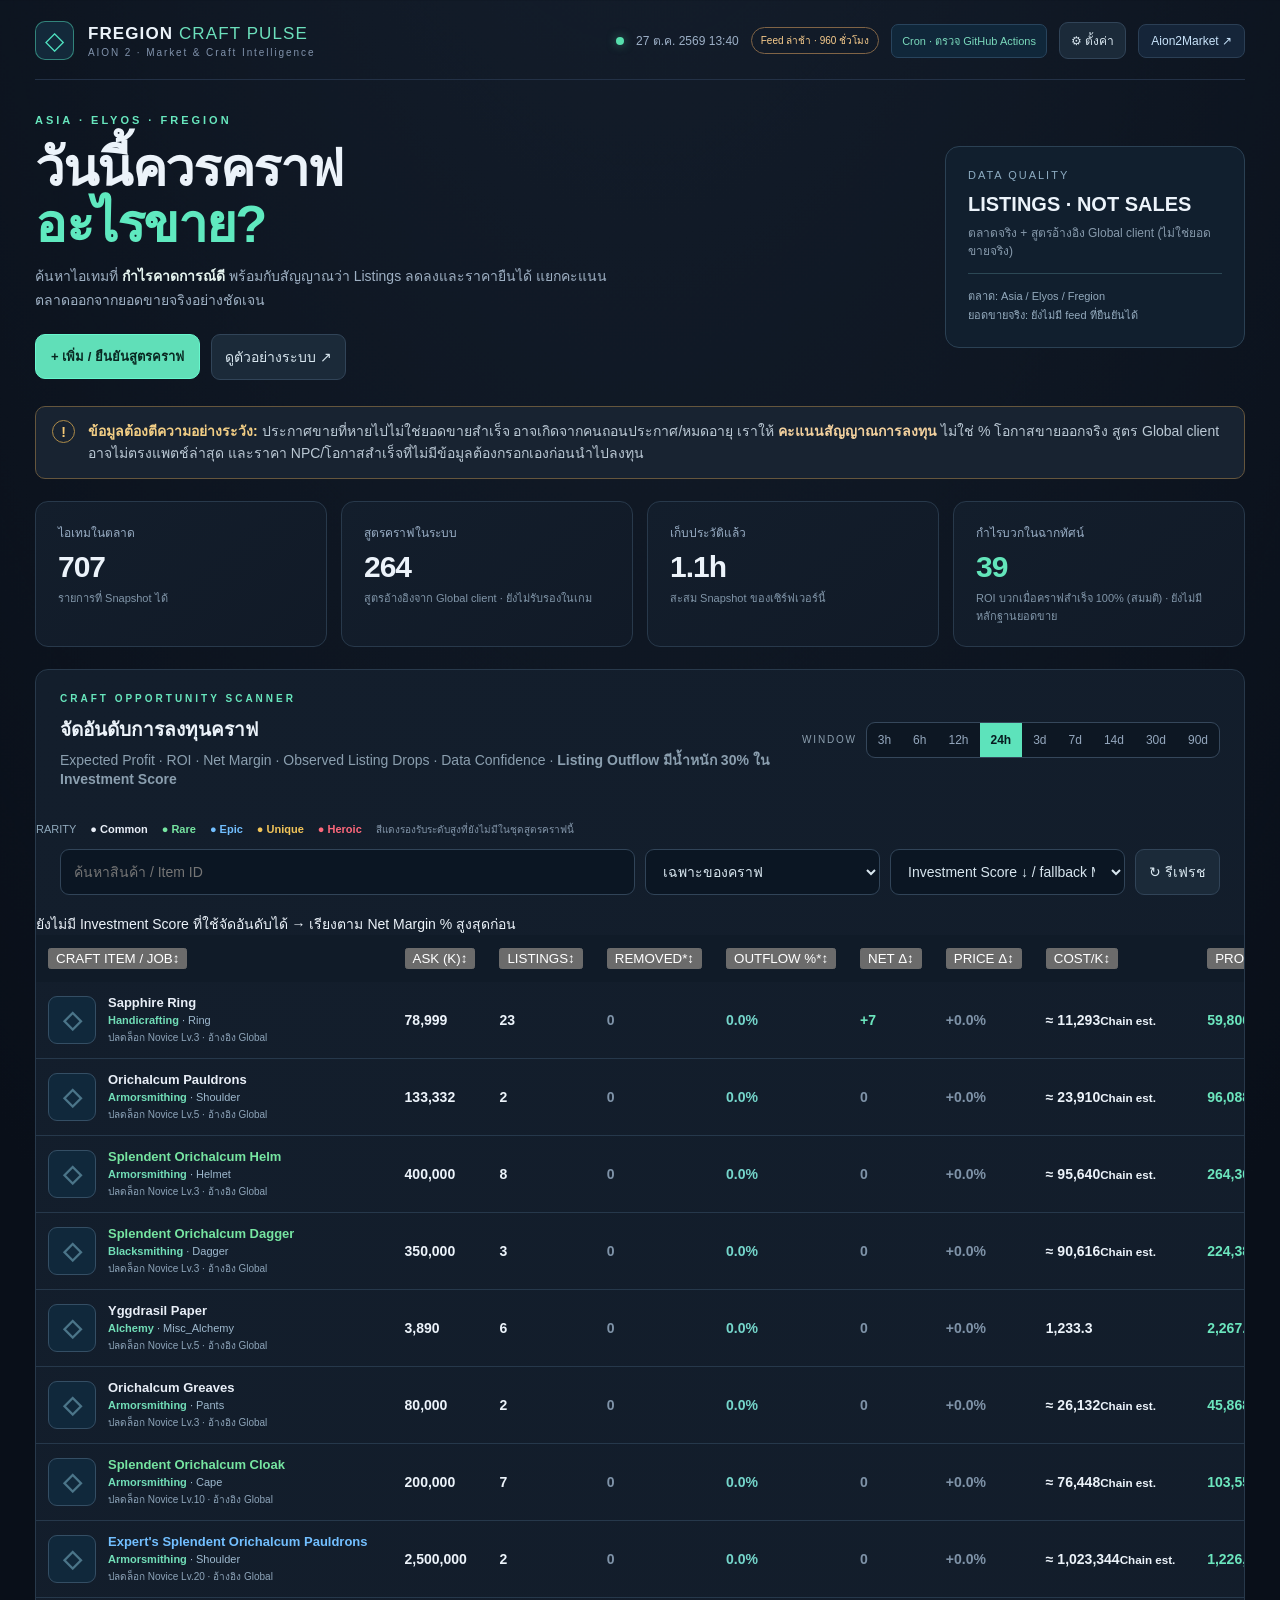
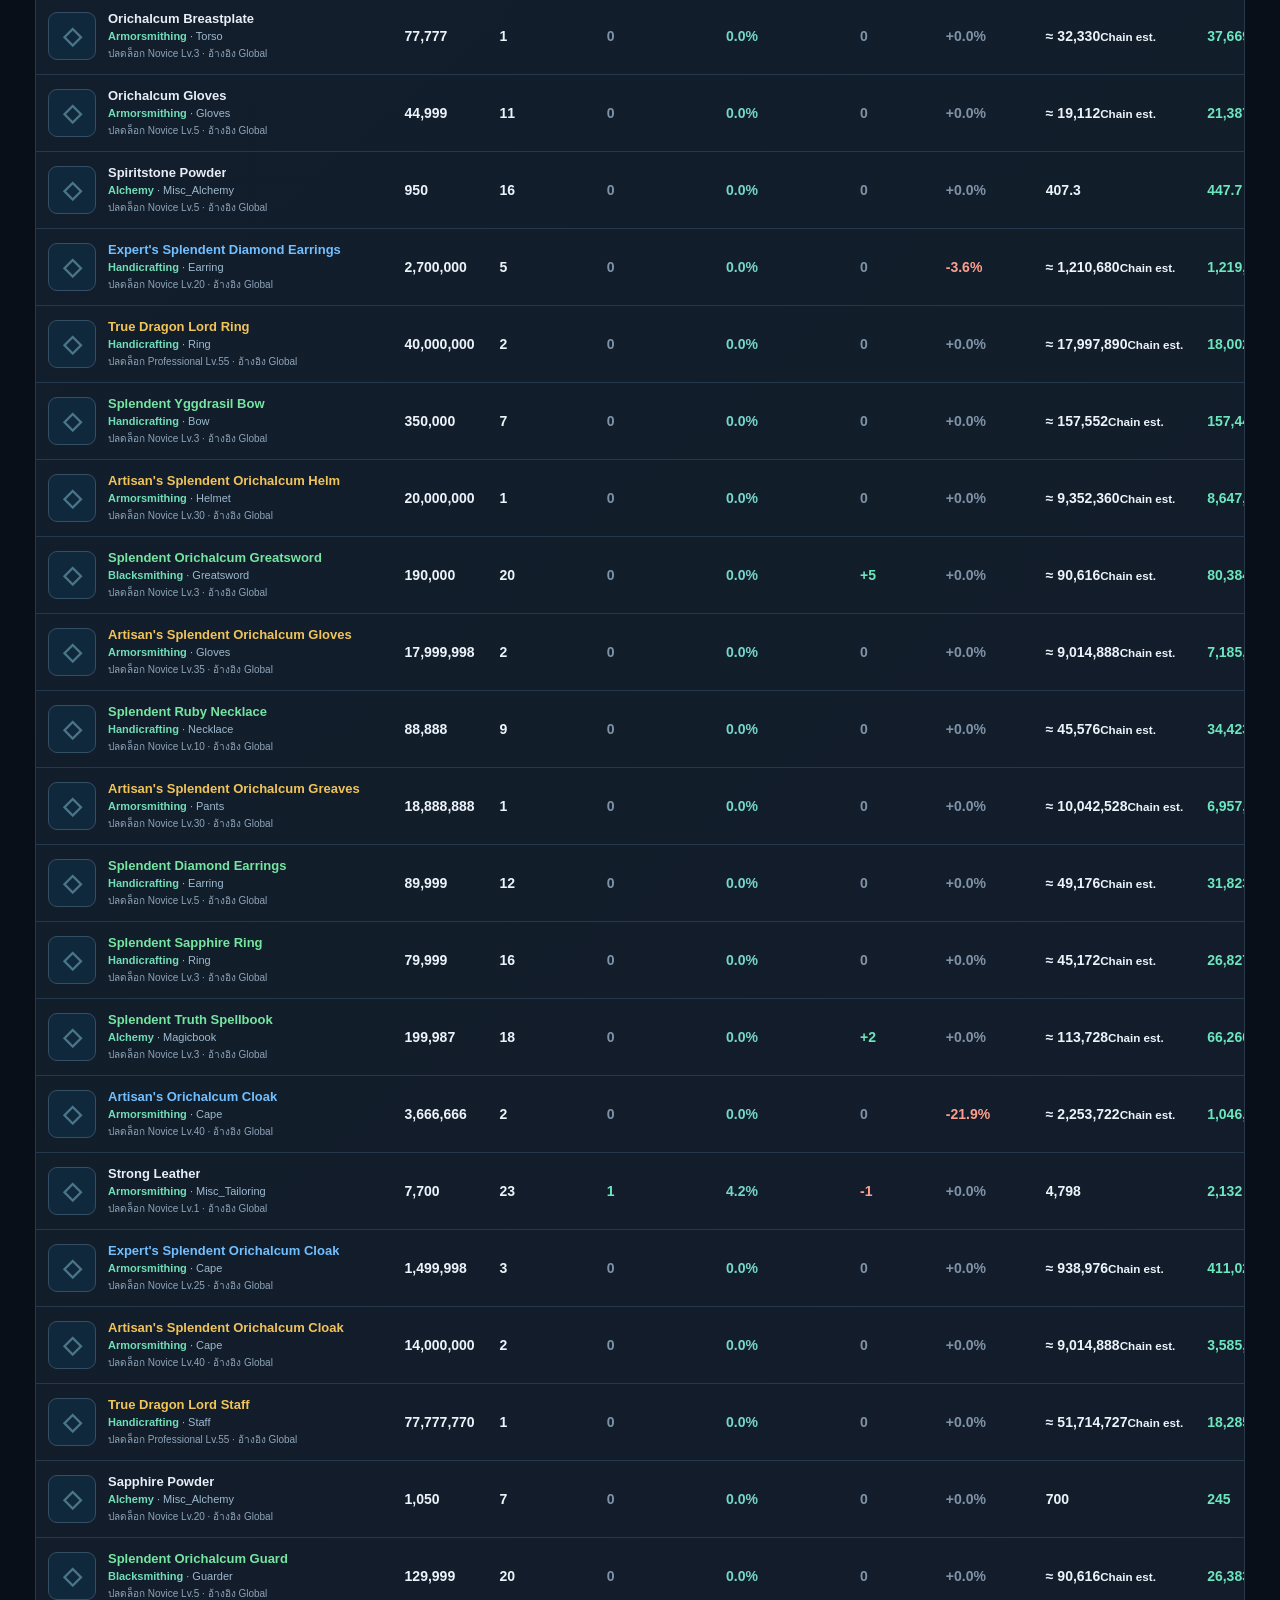
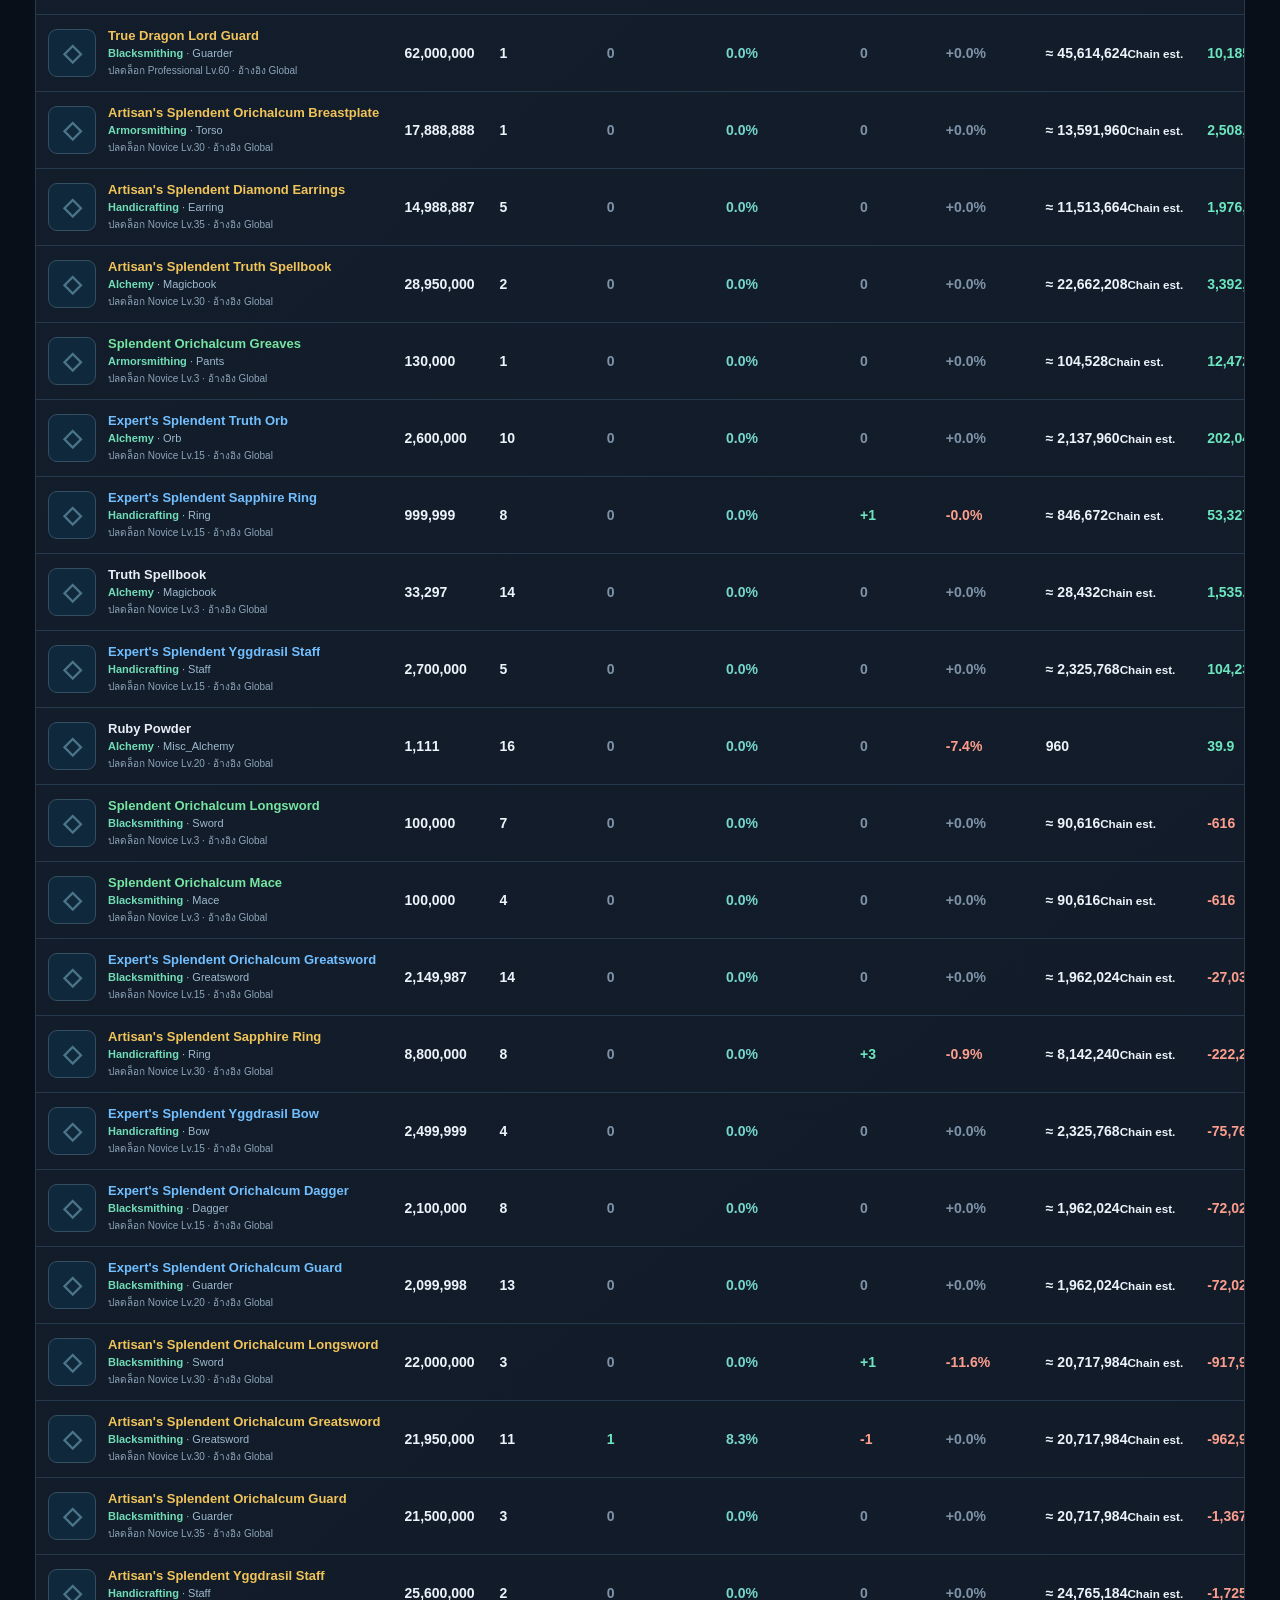
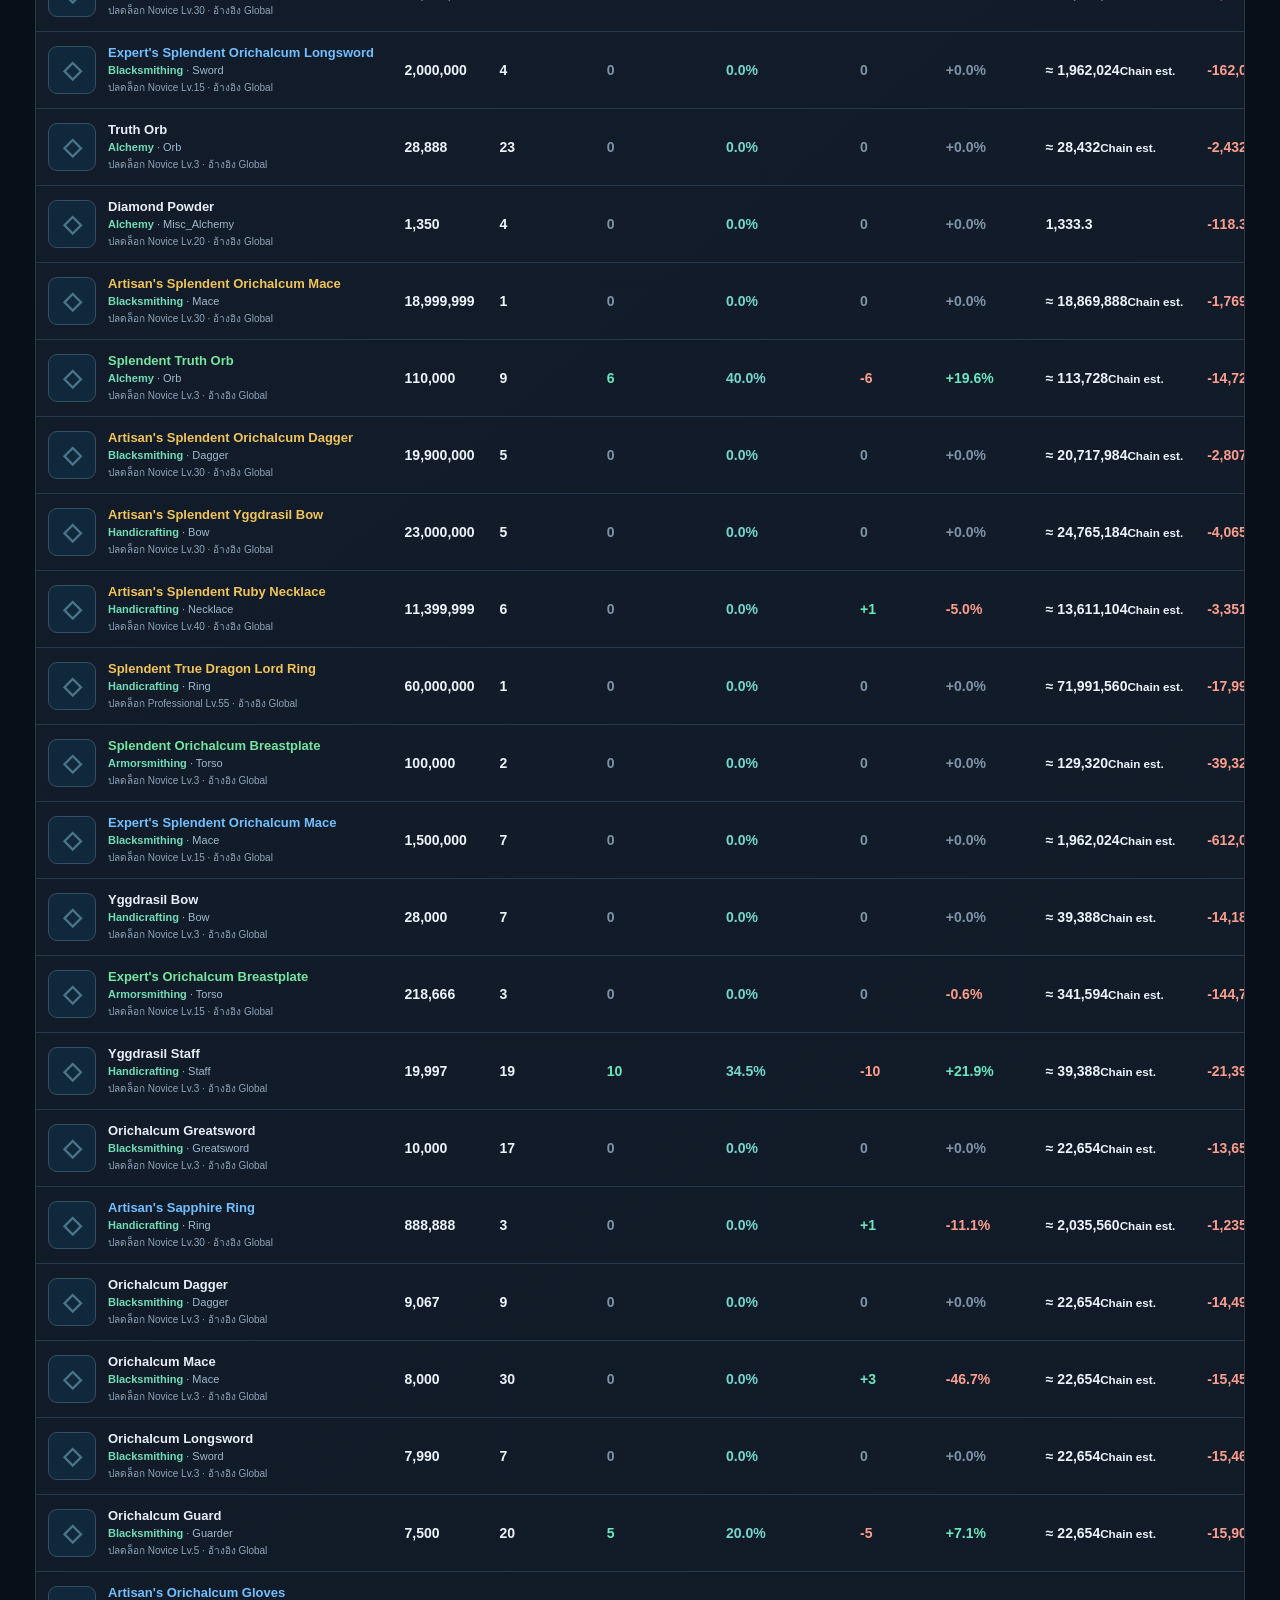
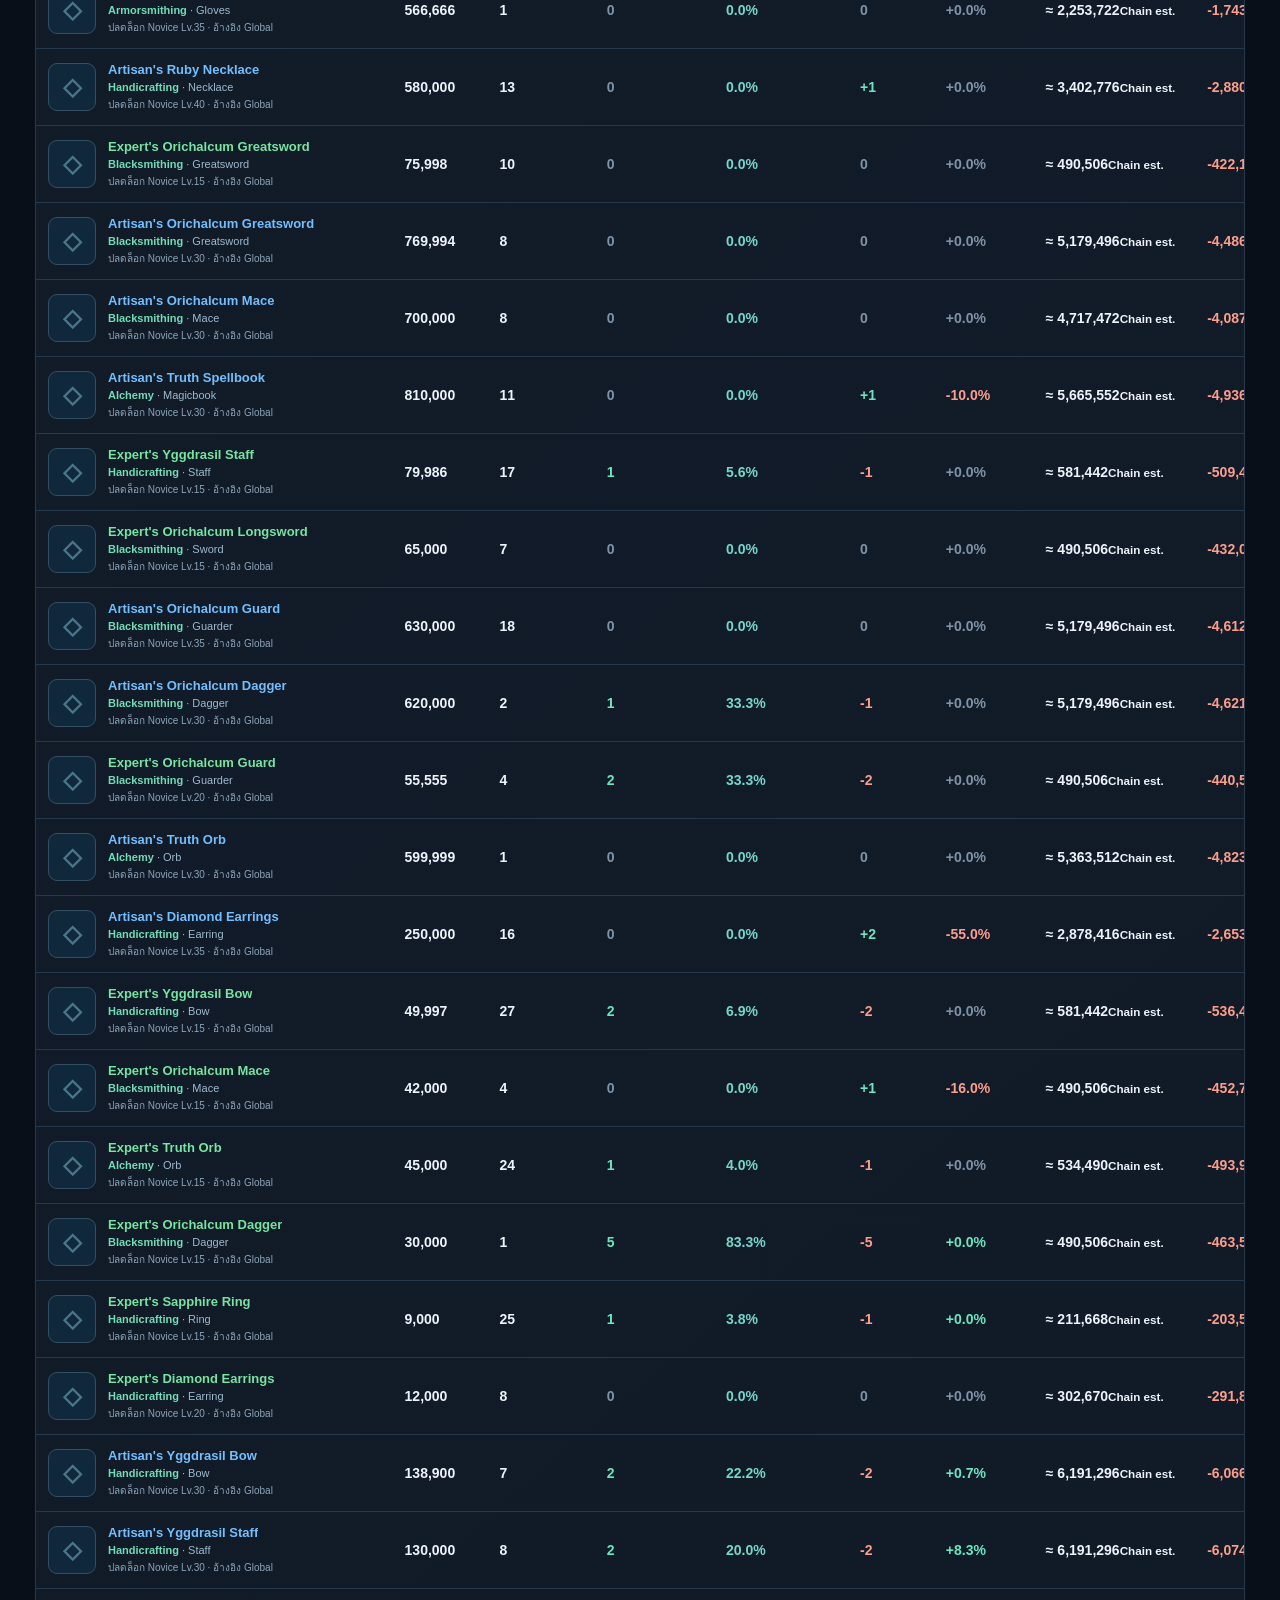
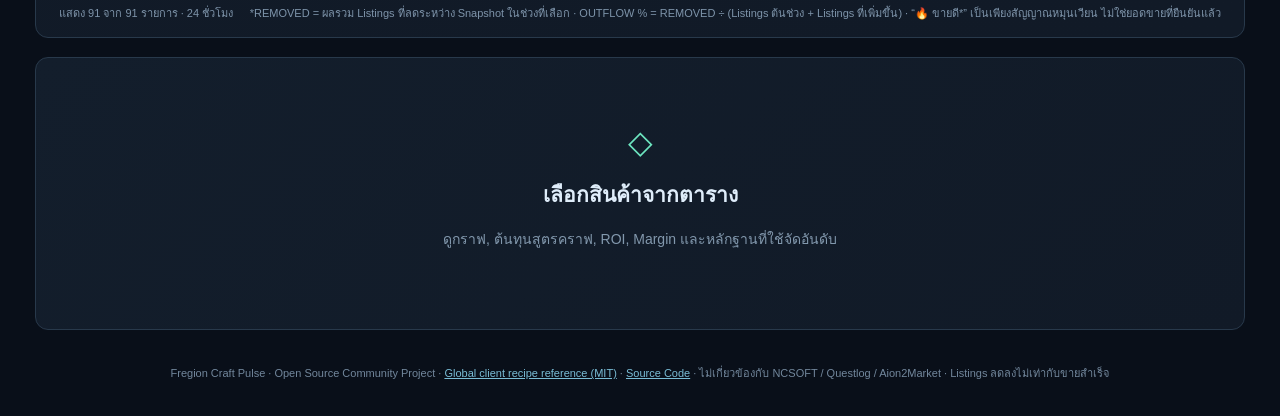
==== commit ca8506e4: "feat: clickable sorting on all table headers, default score-to-margin hint and vendor reference opt-" ====
--- a/docs/index.html
+++ b/docs/index.html
@@ -30,8 +30,9 @@
 <section class="panel main-panel">
  <div class="section-heading"><div><div class="eyebrow">CRAFT OPPORTUNITY SCANNER</div><h2>จัดอันดับการลงทุนคราฟ</h2><p>Expected Profit · ROI · Net Margin · Observed Listing Drops · Data Confidence · <strong>Listing Outflow มีน้ำหนัก 30% ใน Investment Score</strong></p></div><div class="window-wrap"><span>WINDOW</span><div class="periods" id="periods" role="group" aria-label="ช่วงเวลาประเมิน"></div></div></div>
  <div class="rarity-legend" aria-label="Item rarity color legend"><span>RARITY</span><b class="rarity-common">● Common</b><b class="rarity-rare">● Rare</b><b class="rarity-epic">● Epic</b><b class="rarity-unique">● Unique</b><b class="rarity-heroic">● Heroic</b><small>สีแดงรองรับระดับสูงที่ยังไม่มีในชุดสูตรคราฟนี้</small></div>
- <div class="toolrow"><input id="search" type="search" placeholder="ค้นหาสินค้า / Item ID" aria-label="ค้นหาสินค้า"/><select id="recipeFilter" aria-label="ตัวกรอง"><option value="craft">เฉพาะของคราฟ</option><option value="evaluated">มีราคาคราฟคำนวณได้</option><option value="reference">วิเคราะห์ต้นทุน (ยังไม่ยืนยันสูตร)</option><option value="available">คราฟได้ตามเลเวลของฉัน</option><option value="trial">น่าทดลองผลิต</option><option value="hot">🔥 ขายดี* (Listings ลดสูง)</option><option value="watchlist">Watchlist</option><option value="job:Alchemy">Alchemy</option><option value="job:Armorsmithing">Armorsmithing</option><option value="job:Blacksmithing">Blacksmithing</option><option value="job:Handicrafting">Handicrafting</option><option value="job:Cooking">Cooking</option><option value="all">ทุกไอเทมในตลาด</option></select><select id="sort" aria-label="เรียงลำดับ"><option value="score">Investment Score</option><option value="profit">กำไร/ชิ้น</option><option value="roi">ROI สูงสุด</option><option value="margin">Margin สูงสุด</option><option value="drop">REMOVED มากสุด</option><option value="outflow">OUTFLOW % สูงสุด</option><option value="name">ชื่อ A–Z</option></select><button class="soft" id="refresh">↻ รีเฟรช</button></div>
- <div class="table-scroll"><table><thead><tr><th>CRAFT ITEM / JOB</th><th>ASK (K)</th><th>LISTINGS</th><th title="ผลรวมจำนวนประกาศที่ลดลงระหว่างจุด Snapshot ในช่วงเวลาที่เลือก">REMOVED*</th><th title="REMOVED ÷ (จำนวนประกาศต้นช่วง + จำนวนประกาศที่เพิ่มขึ้นระหว่าง Snapshot)">OUTFLOW %*</th><th>NET Δ</th><th>PRICE Δ</th><th>COST/K</th><th>PROFIT/K</th><th>ROI</th><th>MARGIN</th><th>SCORE</th><th>ACTION</th></tr></thead><tbody id="itemsTable"></tbody></table></div>
+ <div class="toolrow"><input id="search" type="search" placeholder="ค้นหาสินค้า / Item ID" aria-label="ค้นหาสินค้า"/><select id="recipeFilter" aria-label="ตัวกรอง"><option value="craft">เฉพาะของคราฟ</option><option value="evaluated">มีราคาคราฟคำนวณได้</option><option value="reference">วิเคราะห์ต้นทุน (ยังไม่ยืนยันสูตร)</option><option value="available">คราฟได้ตามเลเวลของฉัน</option><option value="trial">น่าทดลองผลิต</option><option value="hot">🔥 ขายดี* (Listings ลดสูง)</option><option value="watchlist">Watchlist</option><option value="job:Alchemy">Alchemy</option><option value="job:Armorsmithing">Armorsmithing</option><option value="job:Blacksmithing">Blacksmithing</option><option value="job:Handicrafting">Handicrafting</option><option value="job:Cooking">Cooking</option><option value="all">ทุกไอเทมในตลาด</option></select><select id="sort" aria-label="เรียงลำดับ"><option value="score">Investment Score ↓ / fallback Margin</option><option value="margin">Margin %</option><option value="profit">กำไร/ชิ้น</option><option value="roi">ROI</option><option value="cost">Cost/K</option><option value="ask">ราคาขาย</option><option value="listings">Listings</option><option value="drop">Removed</option><option value="outflow">Outflow %</option><option value="delta">Net Δ</option><option value="price">Price Δ</option><option value="name">ชื่อ A–Z</option><option value="status">Action</option></select><button class="soft" id="refresh">↻ รีเฟรช</button></div>
+ <div class="sort-hint" id="sortHint" aria-live="polite">คลิกหัวคอลัมน์เพื่อ Sort ข้อมูล</div>
+ <div class="table-scroll"><table><thead id="craftHeader"><tr><th data-sort-key="name" title="Sort by item name" aria-sort="none"><button type="button" class="sort-header" aria-label="Sort by item name">CRAFT ITEM / JOB<span class="sort-direction" aria-hidden="true">↕</span></button></th><th data-sort-key="ask" title="Sort by current asking price" aria-sort="none"><button type="button" class="sort-header" aria-label="Sort by current asking price">ASK (K)<span class="sort-direction" aria-hidden="true">↕</span></button></th><th data-sort-key="listings" title="Sort by current listing count" aria-sort="none"><button type="button" class="sort-header" aria-label="Sort by current listing count">LISTINGS<span class="sort-direction" aria-hidden="true">↕</span></button></th><th data-sort-key="drop" title="Sort by removed listings observed in selected time window" aria-sort="none"><button type="button" class="sort-header" aria-label="Sort by removed listings observed in selected time window">REMOVED*<span class="sort-direction" aria-hidden="true">↕</span></button></th><th data-sort-key="outflow" title="Sort by observed removal percentage" aria-sort="none"><button type="button" class="sort-header" aria-label="Sort by observed removal percentage">OUTFLOW %*<span class="sort-direction" aria-hidden="true">↕</span></button></th><th data-sort-key="delta" title="Sort by net listing changes" aria-sort="none"><button type="button" class="sort-header" aria-label="Sort by net listing changes">NET Δ<span class="sort-direction" aria-hidden="true">↕</span></button></th><th data-sort-key="price" title="Sort by asking-price percentage change" aria-sort="none"><button type="button" class="sort-header" aria-label="Sort by asking-price percentage change">PRICE Δ<span class="sort-direction" aria-hidden="true">↕</span></button></th><th data-sort-key="cost" title="Sort by estimated unit crafting cost" aria-sort="none"><button type="button" class="sort-header" aria-label="Sort by estimated unit crafting cost">COST/K<span class="sort-direction" aria-hidden="true">↕</span></button></th><th data-sort-key="profit" title="Sort by estimated profit" aria-sort="none"><button type="button" class="sort-header" aria-label="Sort by estimated profit">PROFIT/K<span class="sort-direction" aria-hidden="true">↕</span></button></th><th data-sort-key="roi" title="Sort by return on cost" aria-sort="none"><button type="button" class="sort-header" aria-label="Sort by return on cost">ROI<span class="sort-direction" aria-hidden="true">↕</span></button></th><th data-sort-key="margin" title="Sort by net margin" aria-sort="none"><button type="button" class="sort-header" aria-label="Sort by net margin">MARGIN<span class="sort-direction" aria-hidden="true">↕</span></button></th><th data-sort-key="score" title="Sort by investment score, falling back to margin" aria-sort="none"><button type="button" class="sort-header" aria-label="Sort by investment score, falling back to margin">SCORE<span class="sort-direction" aria-hidden="true">↕</span></button></th><th data-sort-key="status" title="Sort by recommendation status" aria-sort="none"><button type="button" class="sort-header" aria-label="Sort by recommendation status">ACTION<span class="sort-direction" aria-hidden="true">↕</span></button></th></tr></thead><tbody id="itemsTable"></tbody></table></div>
  <div class="table-footer"><span id="rowCount">กำลังโหลดข้อมูล</span><span>*REMOVED = ผลรวม Listings ที่ลดระหว่าง Snapshot ในช่วงที่เลือก · OUTFLOW % = REMOVED ÷ (Listings ต้นช่วง + Listings ที่เพิ่มขึ้น) · “🔥 ขายดี*” เป็นเพียงสัญญาณหมุนเวียน ไม่ใช่ยอดขายที่ยืนยันแล้ว</span></div>
 </section>
 <section class="panel details" id="details"><div class="empty-details"><span>◇</span><h2>เลือกสินค้าจากตาราง</h2><p>กราฟ Listings และราคาพร้อมรายละเอียดสูตรคราฟ</p></div></section>
@@ -39,6 +40,6 @@
 </main>
 </div>
 <dialog id="recipeDialog" class="popup"><form id="recipeForm"><div class="dialog-head"><div><div class="eyebrow">PERSONAL RECIPE CATALOG</div><h2>เพิ่ม / ยืนยันสูตรคราฟ</h2></div><button type="button" class="soft small" id="recipeCancel">ปิด</button></div><p class="form-hint">กรอกสูตรจากในเกมด้วยตัวเอง ไม่ต้องดึงข้อมูลจาก Questlog แบบอัตโนมัติ สูตรถูกเก็บในเบราว์เซอร์เครื่องนี้เท่านั้น</p><div class="form-grid"><label>ชื่อไอเทมที่ผลิต *<input id="recipeName" required placeholder="Superior Speed Scroll"/></label><label>Item ID (ถ้าทราบ)<input id="recipeItemId" placeholder="เช่น 511060016"/></label><label>อาชีพ<select id="recipeJob"><option>Alchemy</option><option>Armorsmithing</option><option>Blacksmithing</option><option>Handicrafting</option><option>Cooking</option></select></label><label>เลเวลสูตร<input id="recipeLevel" type="number" min="0" max="100" value="1" required/></label><label>จำนวนผลผลิตต่อครั้ง *<input id="recipeOutput" type="number" min="1" value="1" required/></label><label>อัตราคราฟสำเร็จ (%) *<input id="recipeSuccess" type="number" min="0.1" max="100" step="0.1" value="95" required/></label><label>รวมค่า NPC/Bound ต่อคราฟ (K)<input id="recipeNpc" type="number" min="0" placeholder="เว้นว่างถ้าไม่ทราบ"/></label></div><label class="full-field">วัตถุดิบ (หนึ่งบรรทัดต่อชิ้น: ชื่อ | จำนวน) *<textarea id="recipeIngredients" rows="4" required placeholder="Spiritstone | 10&#10;Yggdrasil Paper | 1"></textarea></label><label class="verify-row"><input type="checkbox" id="recipeVerified"/> ฉันตรวจสอบจำนวนวัสดุ/ผลผลิต/โอกาสสำเร็จกับในเกมแล้ว</label><p class="form-error" id="recipeError" aria-live="polite"></p><button class="primary-btn" type="submit">บันทึกสูตร</button></form></dialog>
-<dialog id="settingsDialog" class="popup"><div class="dialog-head"><div><div class="eyebrow">CONFIGURATION & BACKUP</div><h2>ตั้งค่าการลงทุน</h2></div><button id="settingsClose" class="soft small">ปิด</button></div><div class="form-grid"><label>Market Tax (%)<input id="taxRate" type="number" min="0" max="50" step="0.1" value="10"/></label><label>Listing Fee / ชิ้น (K)<input id="listingFee" type="number" min="0" step="1" value="0"/></label><label>Crafting Fee / ครั้ง (K)<input id="craftingFee" type="number" min="0" step="1" value="0"/></label></div><h3 class="settings-subtitle">Crafting Level ของคุณ (ค่าเริ่มต้นทุกสาย Lv.100)</h3><div class="form-grid"><label>Alchemy Lv.<input id="levelAlchemy" type="number" min="0" max="100" value="100" placeholder="0–100"/></label><label>Blacksmithing Lv.<input id="levelBlacksmithing" type="number" min="0" max="100" value="100" placeholder="0–100"/></label><label>Armorsmithing Lv.<input id="levelArmorsmithing" type="number" min="0" max="100" value="100" placeholder="0–100"/></label><label>Handicrafting Lv.<input id="levelHandicrafting" type="number" min="0" max="100" value="100" placeholder="0–100"/></label><label>Cooking Lv.<input id="levelCooking" type="number" min="0" max="100" value="100" placeholder="0–100"/></label></div><p class="form-hint">ค่าภาษีและค่าธรรมเนียมเริ่มต้นเป็นสมมติฐาน · สูตรเกมอ้างอิงจาก Global client 21 ก.ย. 2026 ไม่ได้ยืนยันโอกาสคราฟสำเร็จ และไม่ได้ใช้ราคาของ Bound จากต่างประเทศโดยอัตโนมัติ · กรอกราคา NPC เองเพื่อให้คำนวณได้</p><div class="button-stack"><button id="importRecipes" class="soft">นำเข้า Recipe JSON</button><button id="downloadTemplate" class="soft">ดาวน์โหลดตัวอย่างไฟล์สูตร</button><button id="exportRecipes" class="soft">Export สูตร + การตั้งค่า</button><button id="importBackup" class="soft">Restore ไฟล์สำรอง</button><button id="importMarket" class="soft">นำเข้า Market Snapshot JSON (ชั่วคราว)</button></div><input id="recipeFile" type="file" accept=".json,application/json" hidden/><input id="backupFile" type="file" accept=".json,application/json" hidden/><input id="marketFile" type="file" accept=".json,application/json" multiple hidden/><p class="form-hint">GitHub Pages ฟรีใช้ได้กับ Public Repo และข้อมูลตลาดใน repo จะเป็นสาธารณะ การตั้งค่าและสูตรที่เพิ่มเองเก็บเฉพาะ Browser จนกว่าจะ Export</p></dialog>
+<dialog id="settingsDialog" class="popup"><div class="dialog-head"><div><div class="eyebrow">CONFIGURATION & BACKUP</div><h2>ตั้งค่าการลงทุน</h2></div><button id="settingsClose" class="soft small">ปิด</button></div><div class="form-grid"><label>Market Tax (%)<input id="taxRate" type="number" min="0" max="50" step="0.1" value="10"/></label><label>Listing Fee / ชิ้น (K)<input id="listingFee" type="number" min="0" step="1" value="0"/></label><label>Crafting Fee / ครั้ง (K)<input id="craftingFee" type="number" min="0" step="1" value="0"/></label></div><label class="vendor-optin"><input id="useVendorReference" type="checkbox"/> ยอมให้ใช้ราคา NPC Shop จาก Taiwan เป็นค่าอ้างอิง <small>(ไม่ใช่ราคา Global ที่ยืนยันแล้ว; เปิดเองเมื่ออยากประมาณต้นทุน Chain ที่ไม่มีราคาตลาด)</small></label><h3 class="settings-subtitle">Crafting Level ของคุณ (ค่าเริ่มต้นทุกสาย Lv.100)</h3><div class="form-grid"><label>Alchemy Lv.<input id="levelAlchemy" type="number" min="0" max="100" value="100" placeholder="0–100"/></label><label>Blacksmithing Lv.<input id="levelBlacksmithing" type="number" min="0" max="100" value="100" placeholder="0–100"/></label><label>Armorsmithing Lv.<input id="levelArmorsmithing" type="number" min="0" max="100" value="100" placeholder="0–100"/></label><label>Handicrafting Lv.<input id="levelHandicrafting" type="number" min="0" max="100" value="100" placeholder="0–100"/></label><label>Cooking Lv.<input id="levelCooking" type="number" min="0" max="100" value="100" placeholder="0–100"/></label></div><p class="form-hint">ค่าภาษีและค่าธรรมเนียมเริ่มต้นเป็นสมมติฐาน · สูตรเกมอ้างอิงจาก Global client 21 ก.ย. 2026 ไม่ได้ยืนยันโอกาสคราฟสำเร็จ และไม่ได้ใช้ราคาของ Bound จากต่างประเทศโดยอัตโนมัติ · กรอกราคา NPC เองเพื่อให้คำนวณได้</p><div class="button-stack"><button id="importRecipes" class="soft">นำเข้า Recipe JSON</button><button id="downloadTemplate" class="soft">ดาวน์โหลดตัวอย่างไฟล์สูตร</button><button id="exportRecipes" class="soft">Export สูตร + การตั้งค่า</button><button id="importBackup" class="soft">Restore ไฟล์สำรอง</button><button id="importMarket" class="soft">นำเข้า Market Snapshot JSON (ชั่วคราว)</button></div><input id="recipeFile" type="file" accept=".json,application/json" hidden/><input id="backupFile" type="file" accept=".json,application/json" hidden/><input id="marketFile" type="file" accept=".json,application/json" multiple hidden/><p class="form-hint">GitHub Pages ฟรีใช้ได้กับ Public Repo และข้อมูลตลาดใน repo จะเป็นสาธารณะ การตั้งค่าและสูตรที่เพิ่มเองเก็บเฉพาะ Browser จนกว่าจะ Export</p></dialog>
 </body>
 </html>
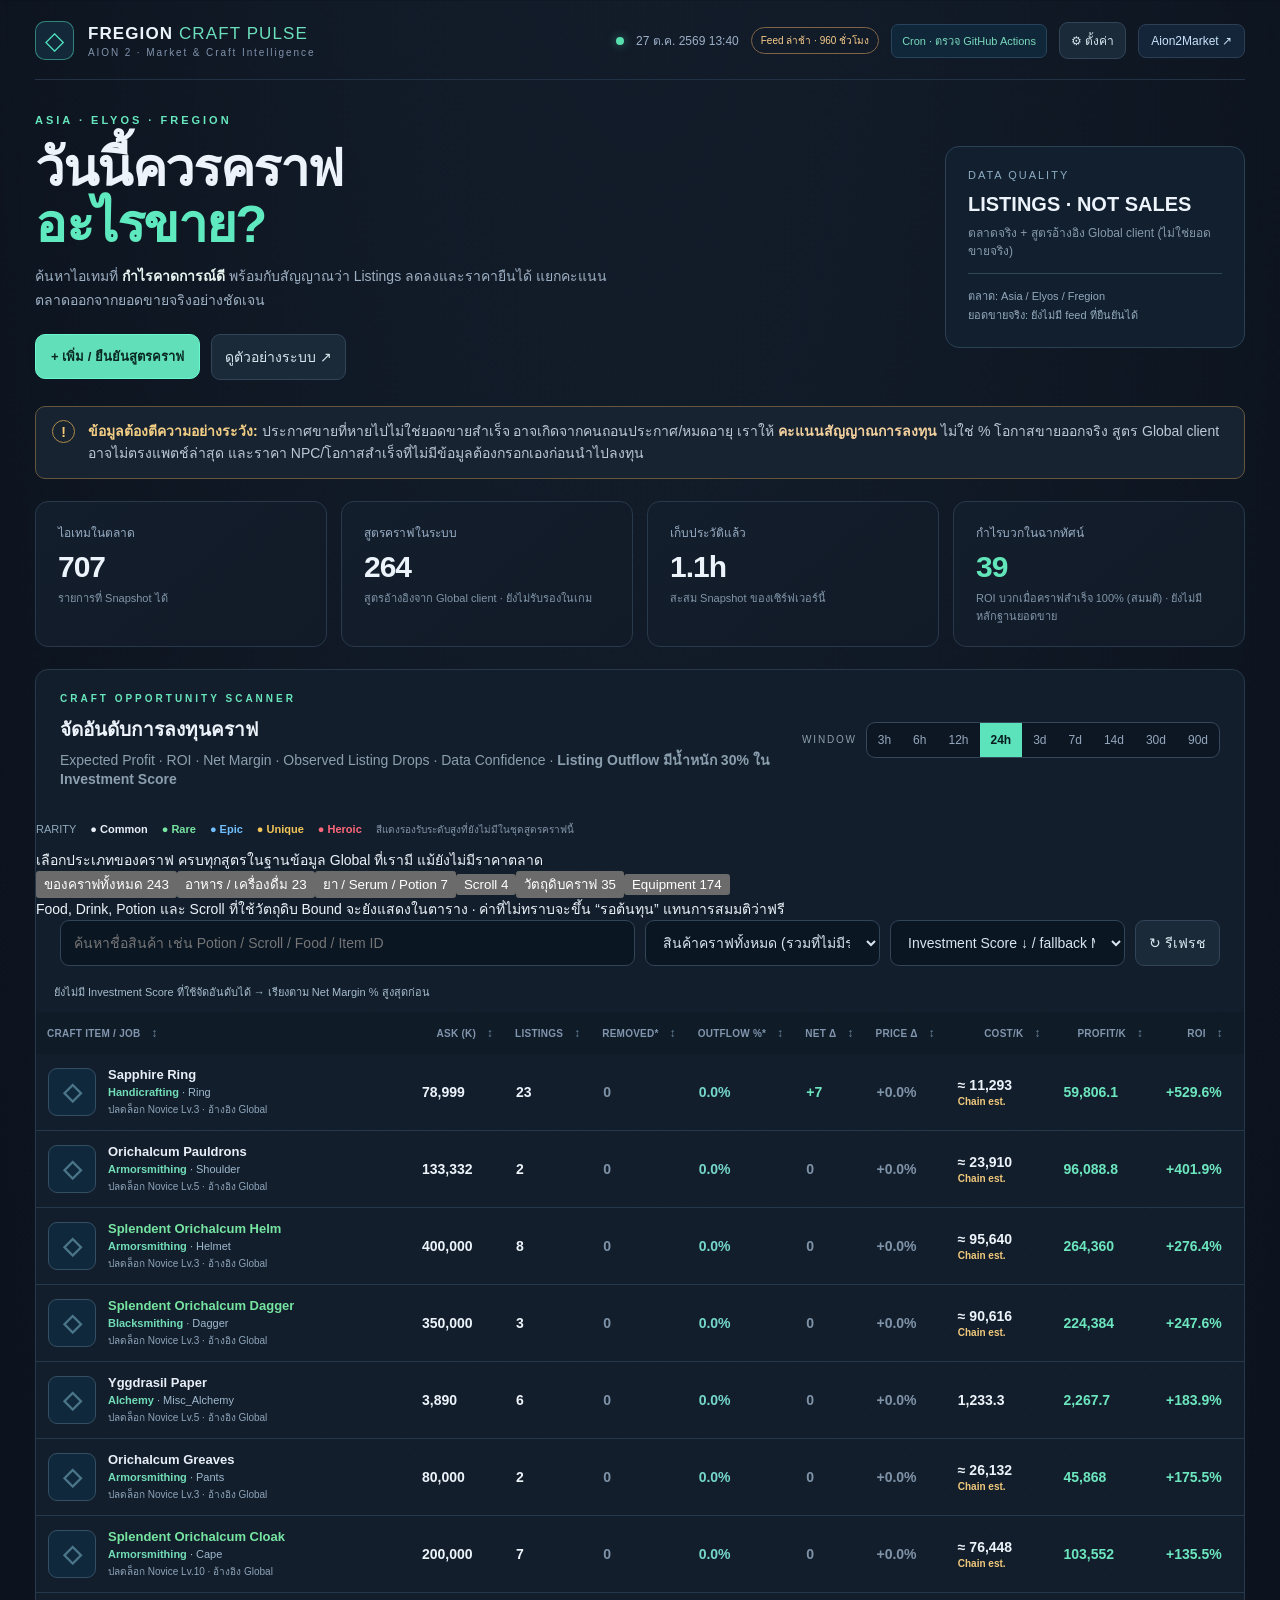
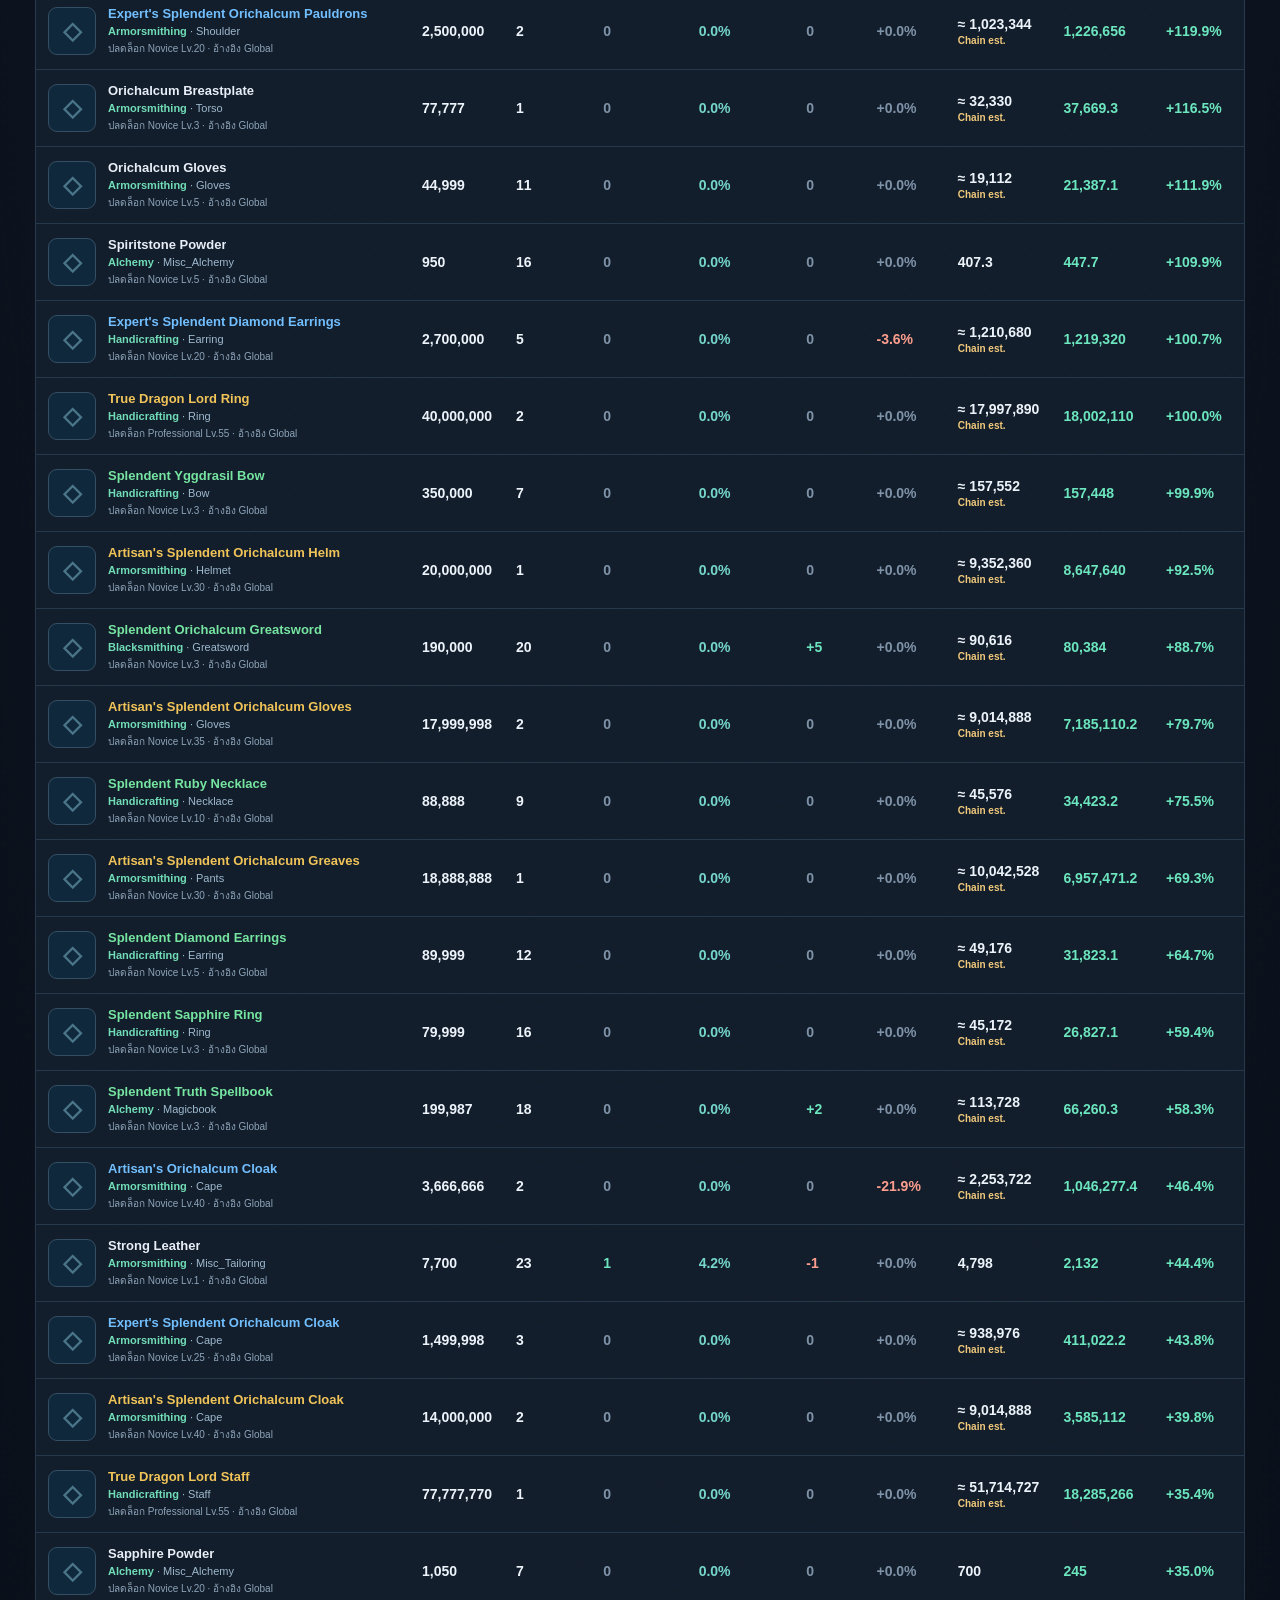
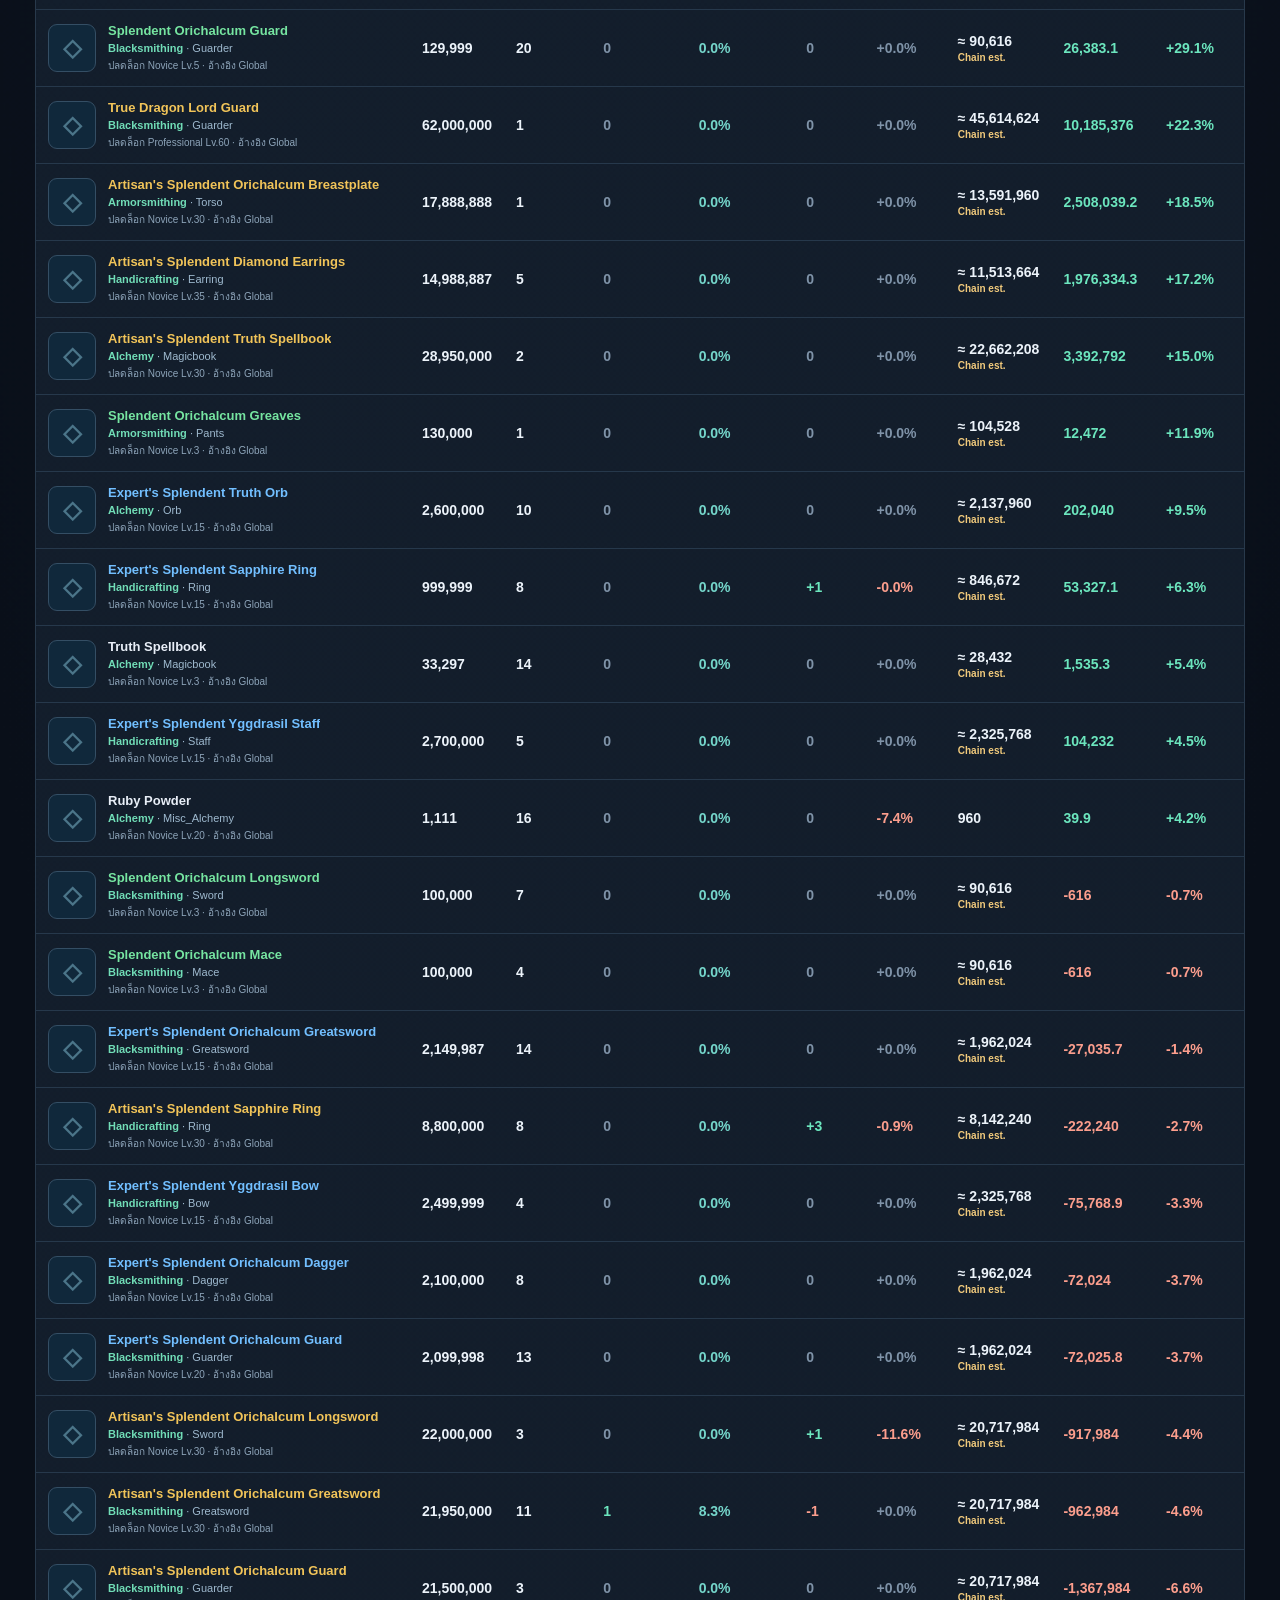
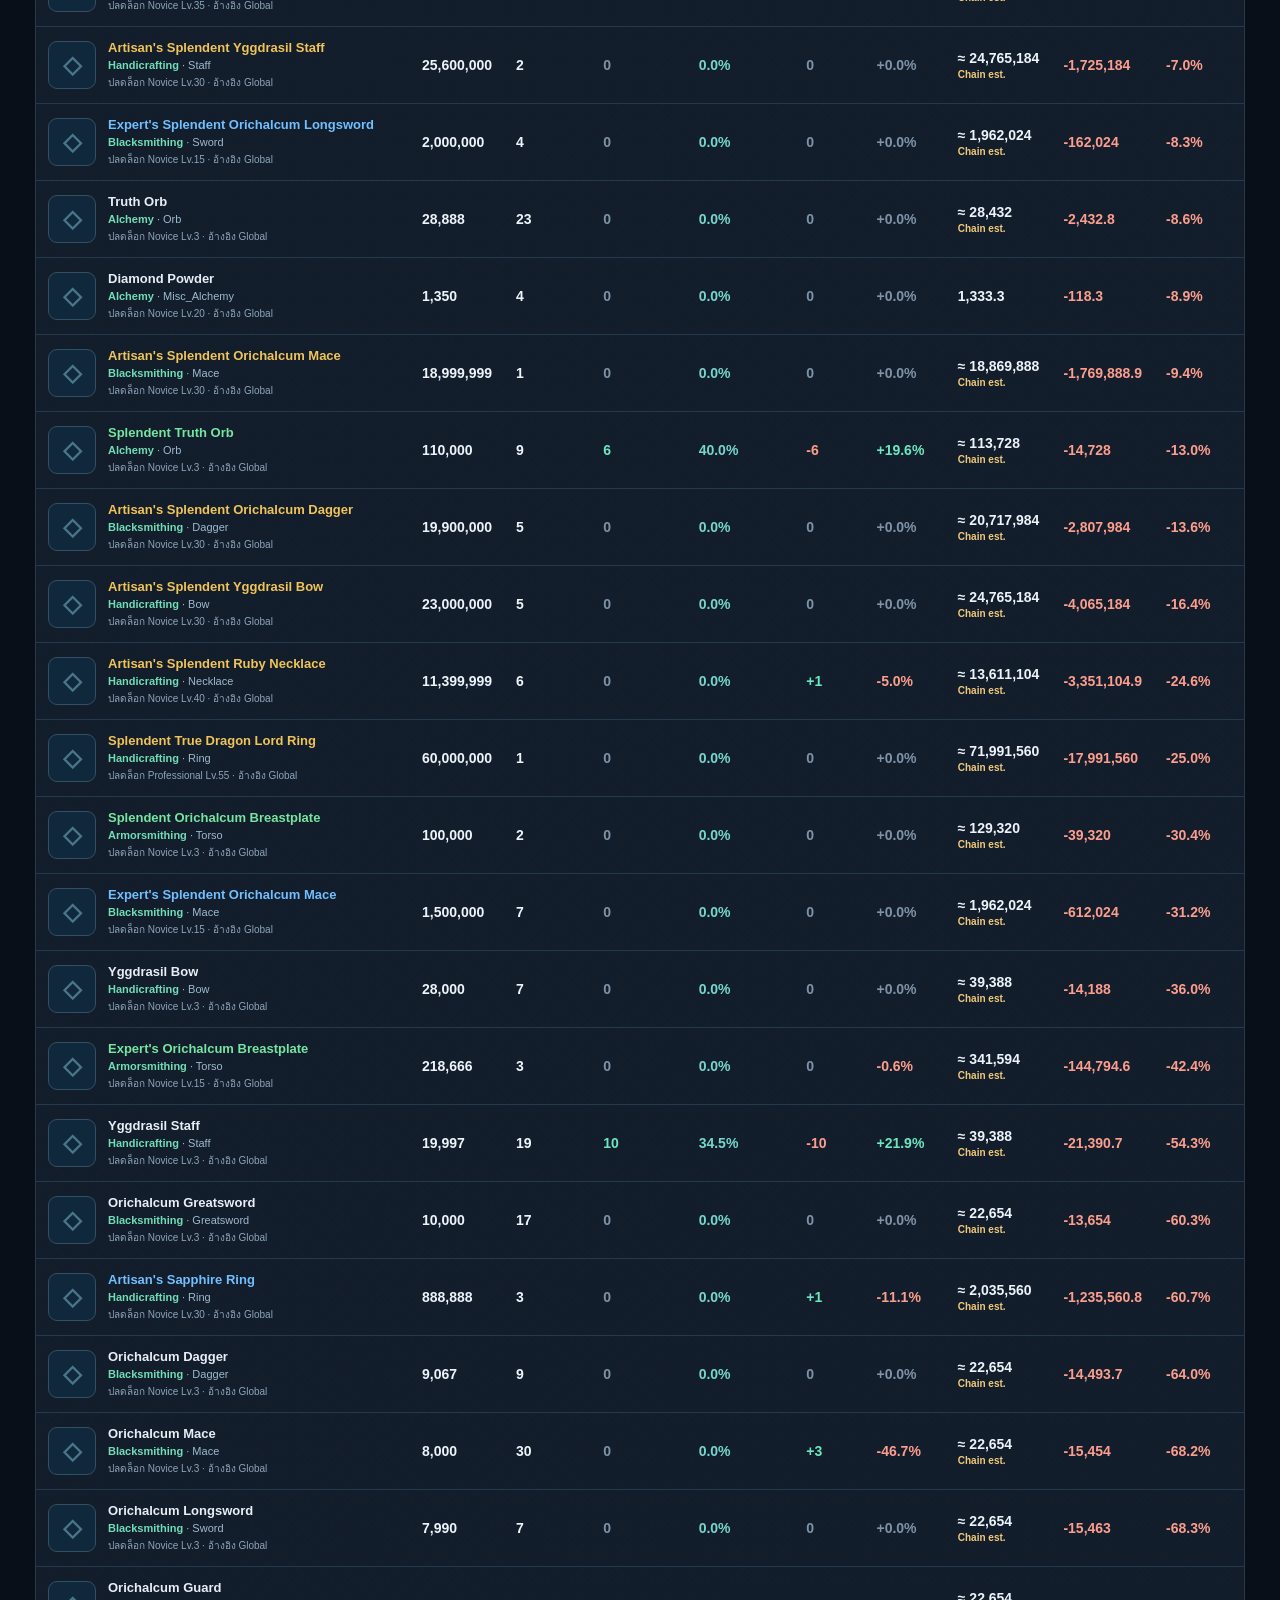
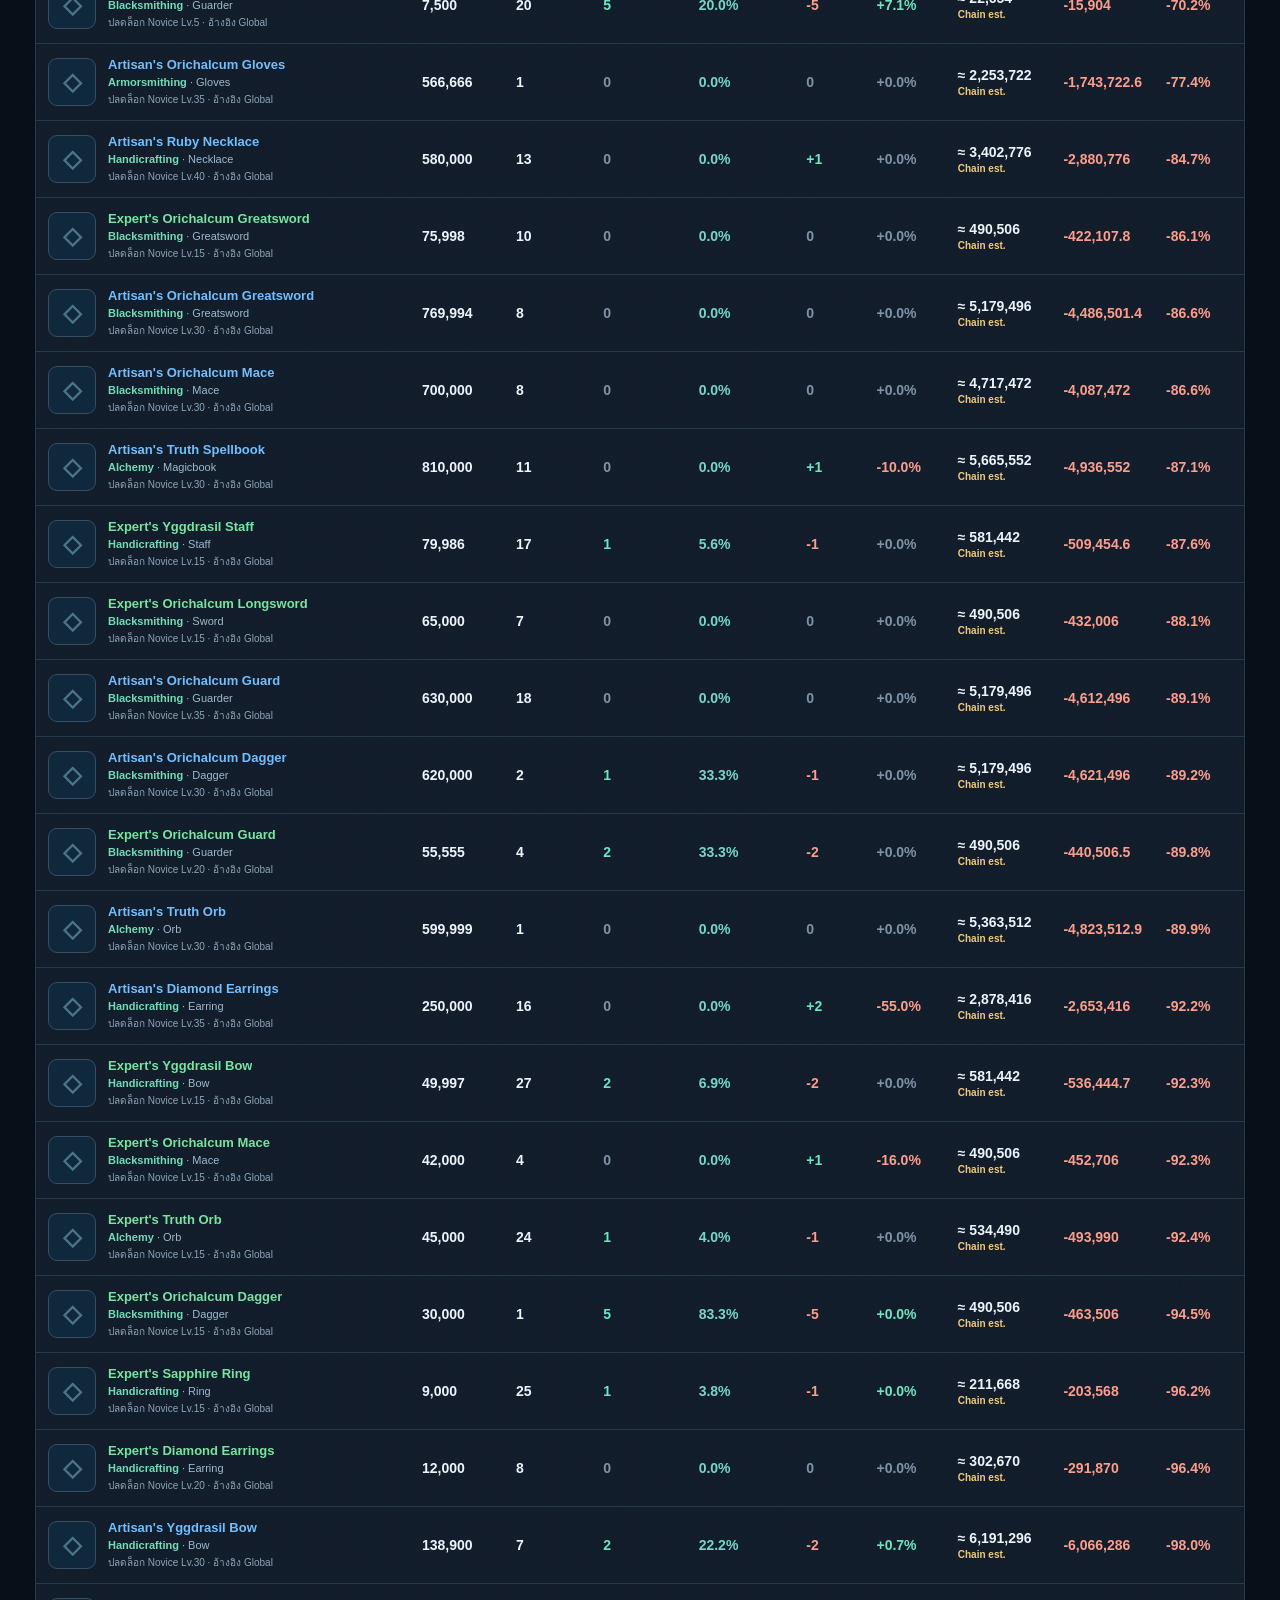
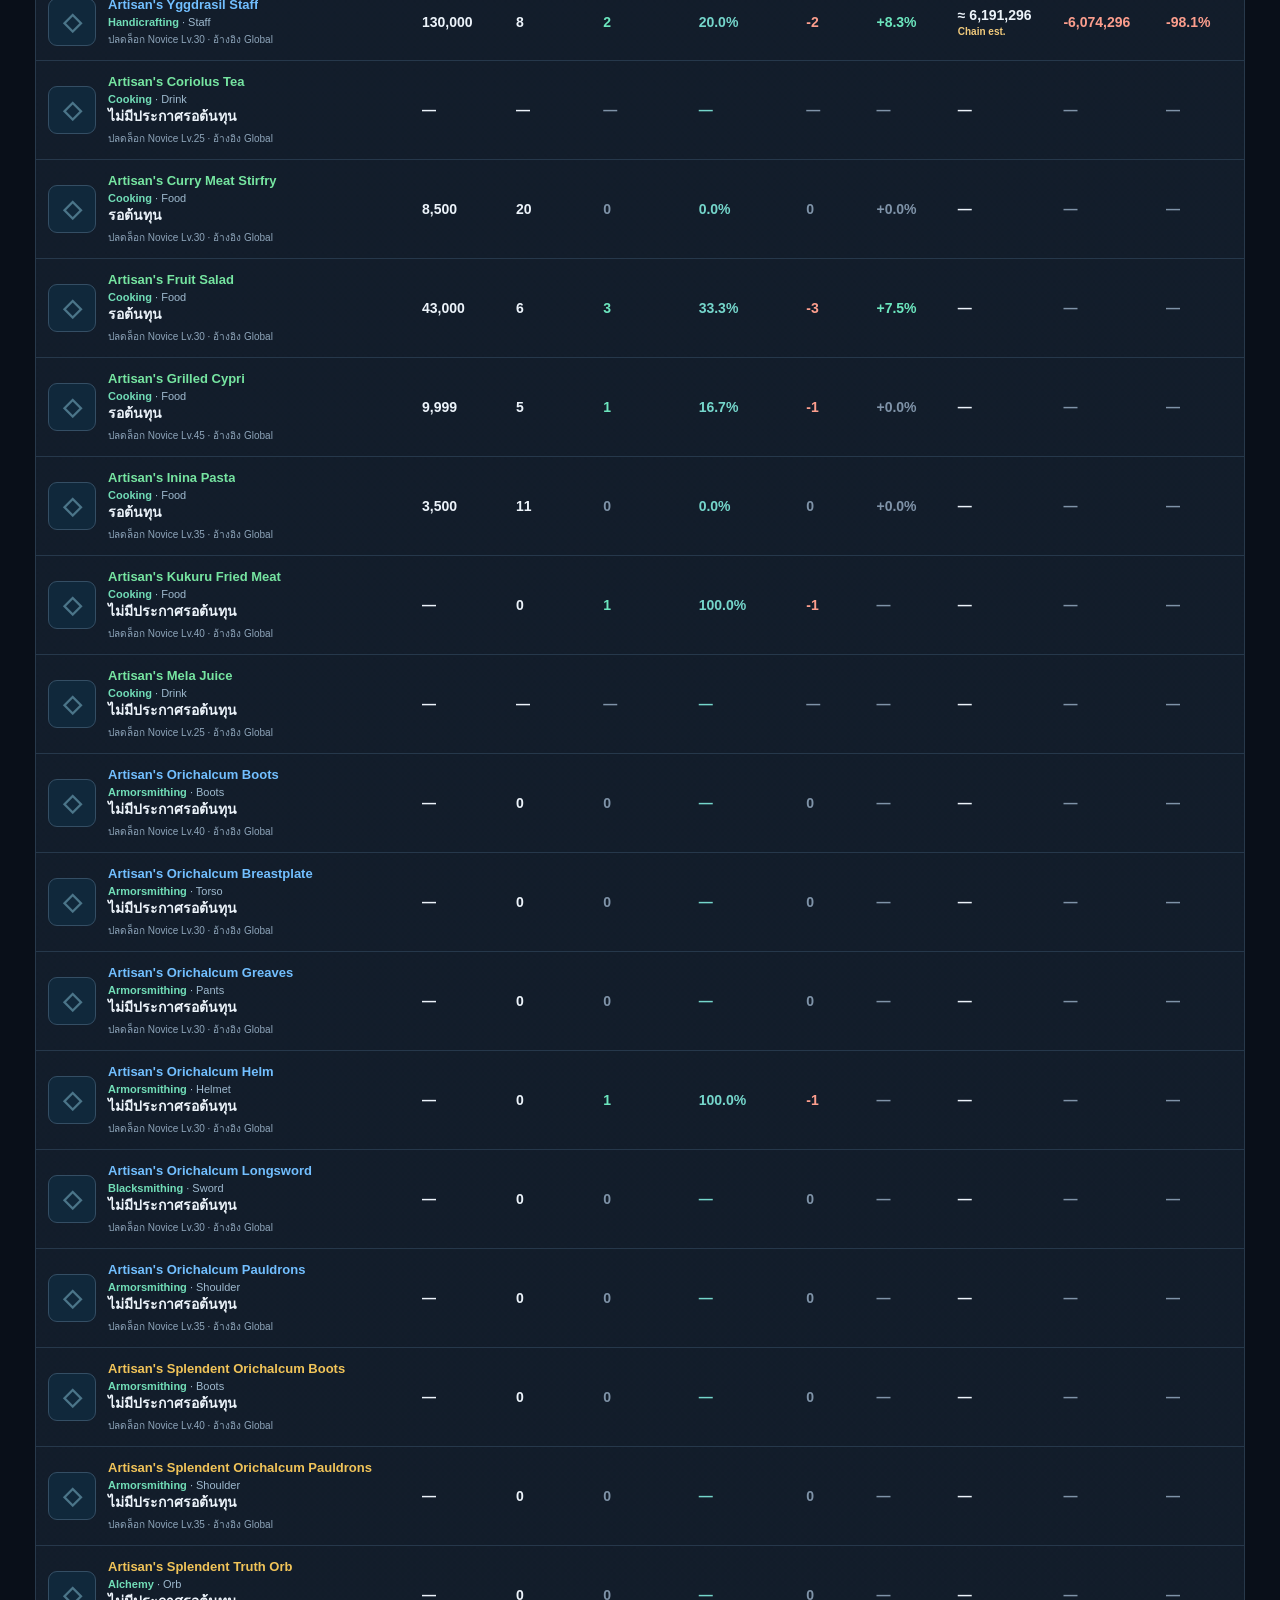
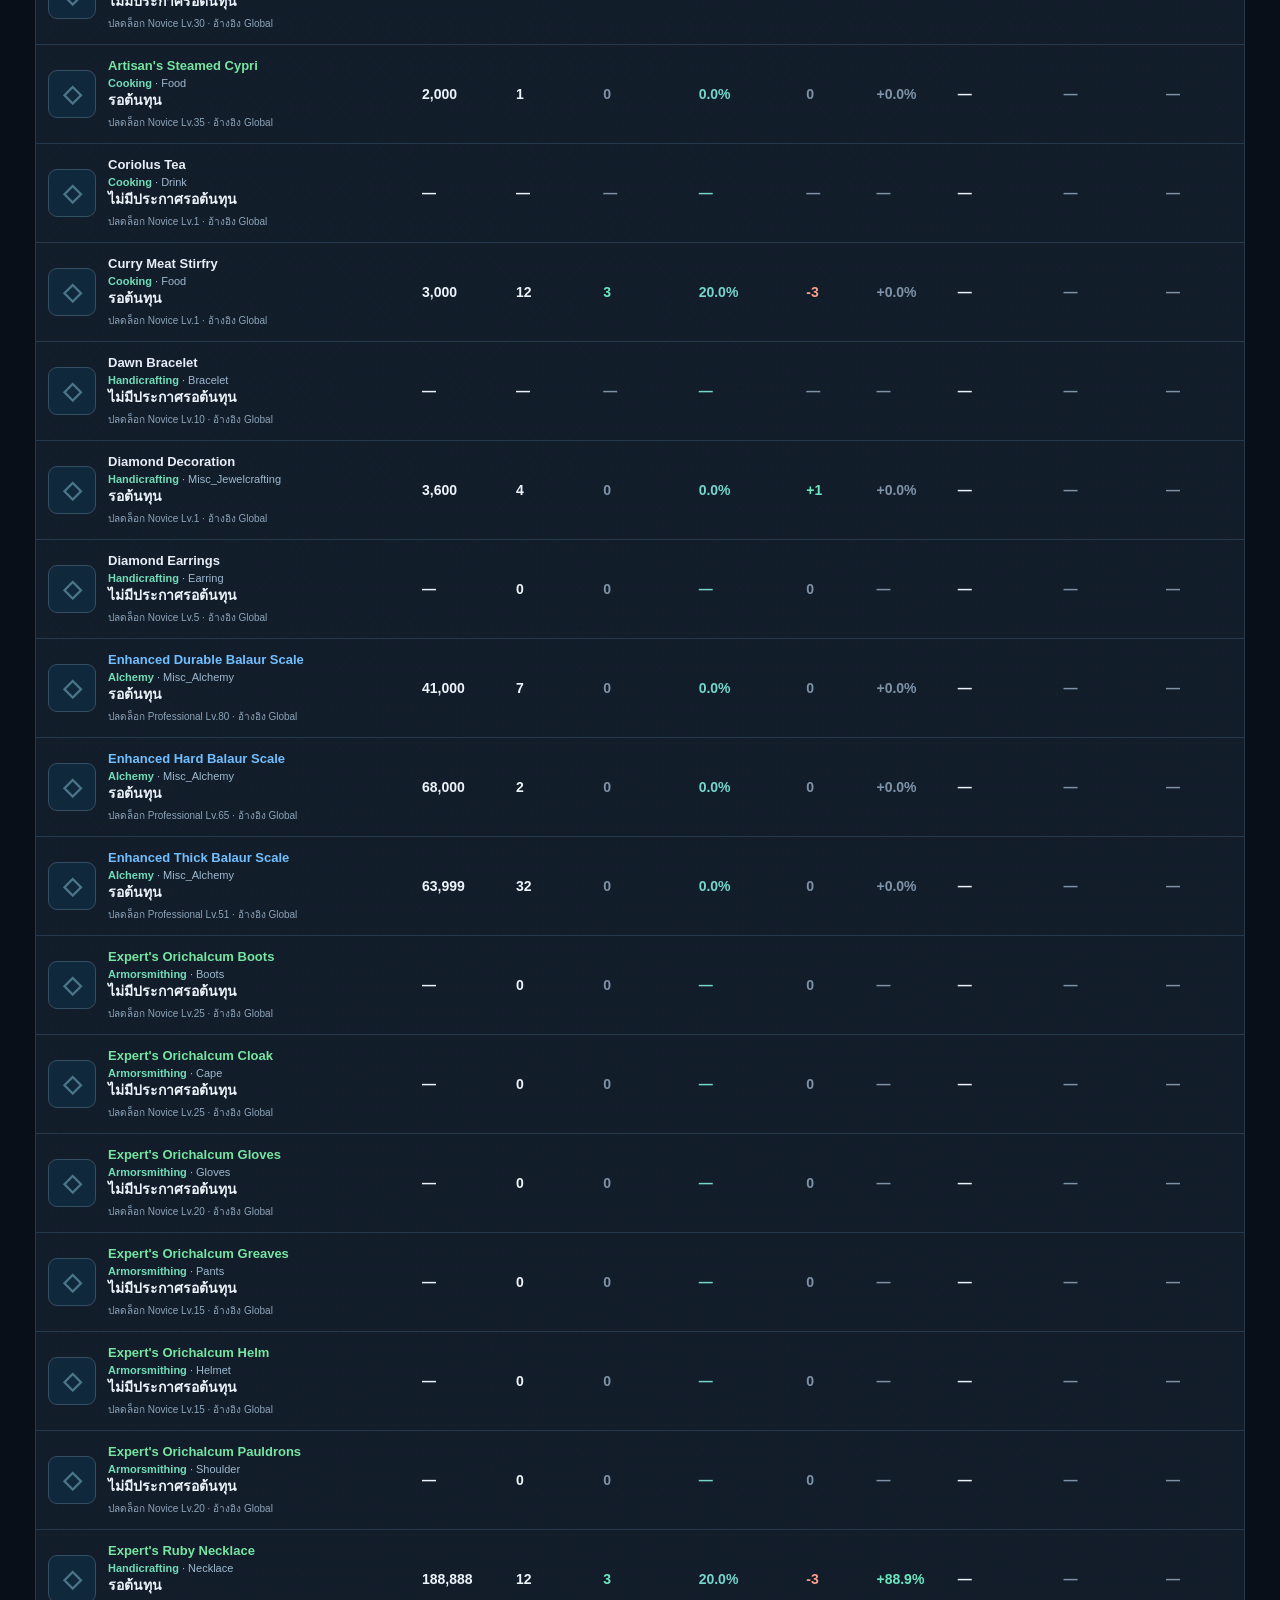
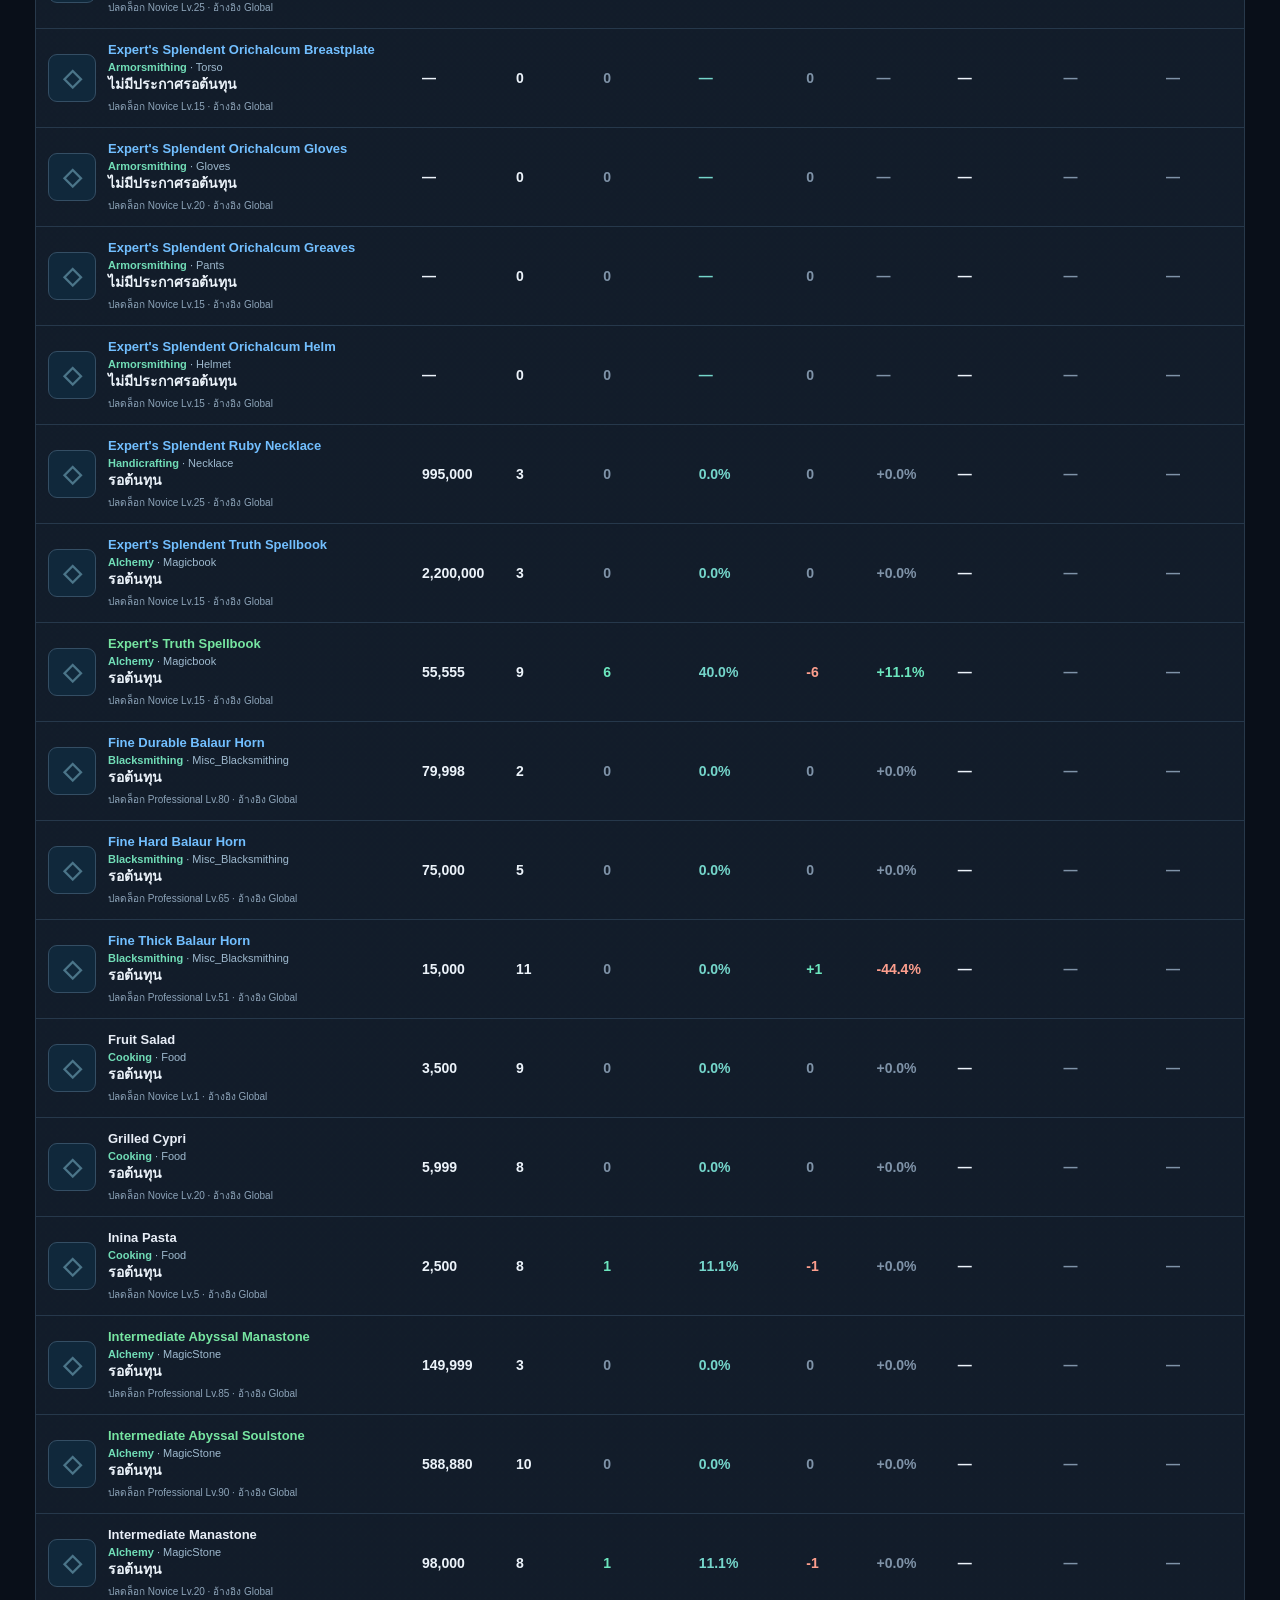
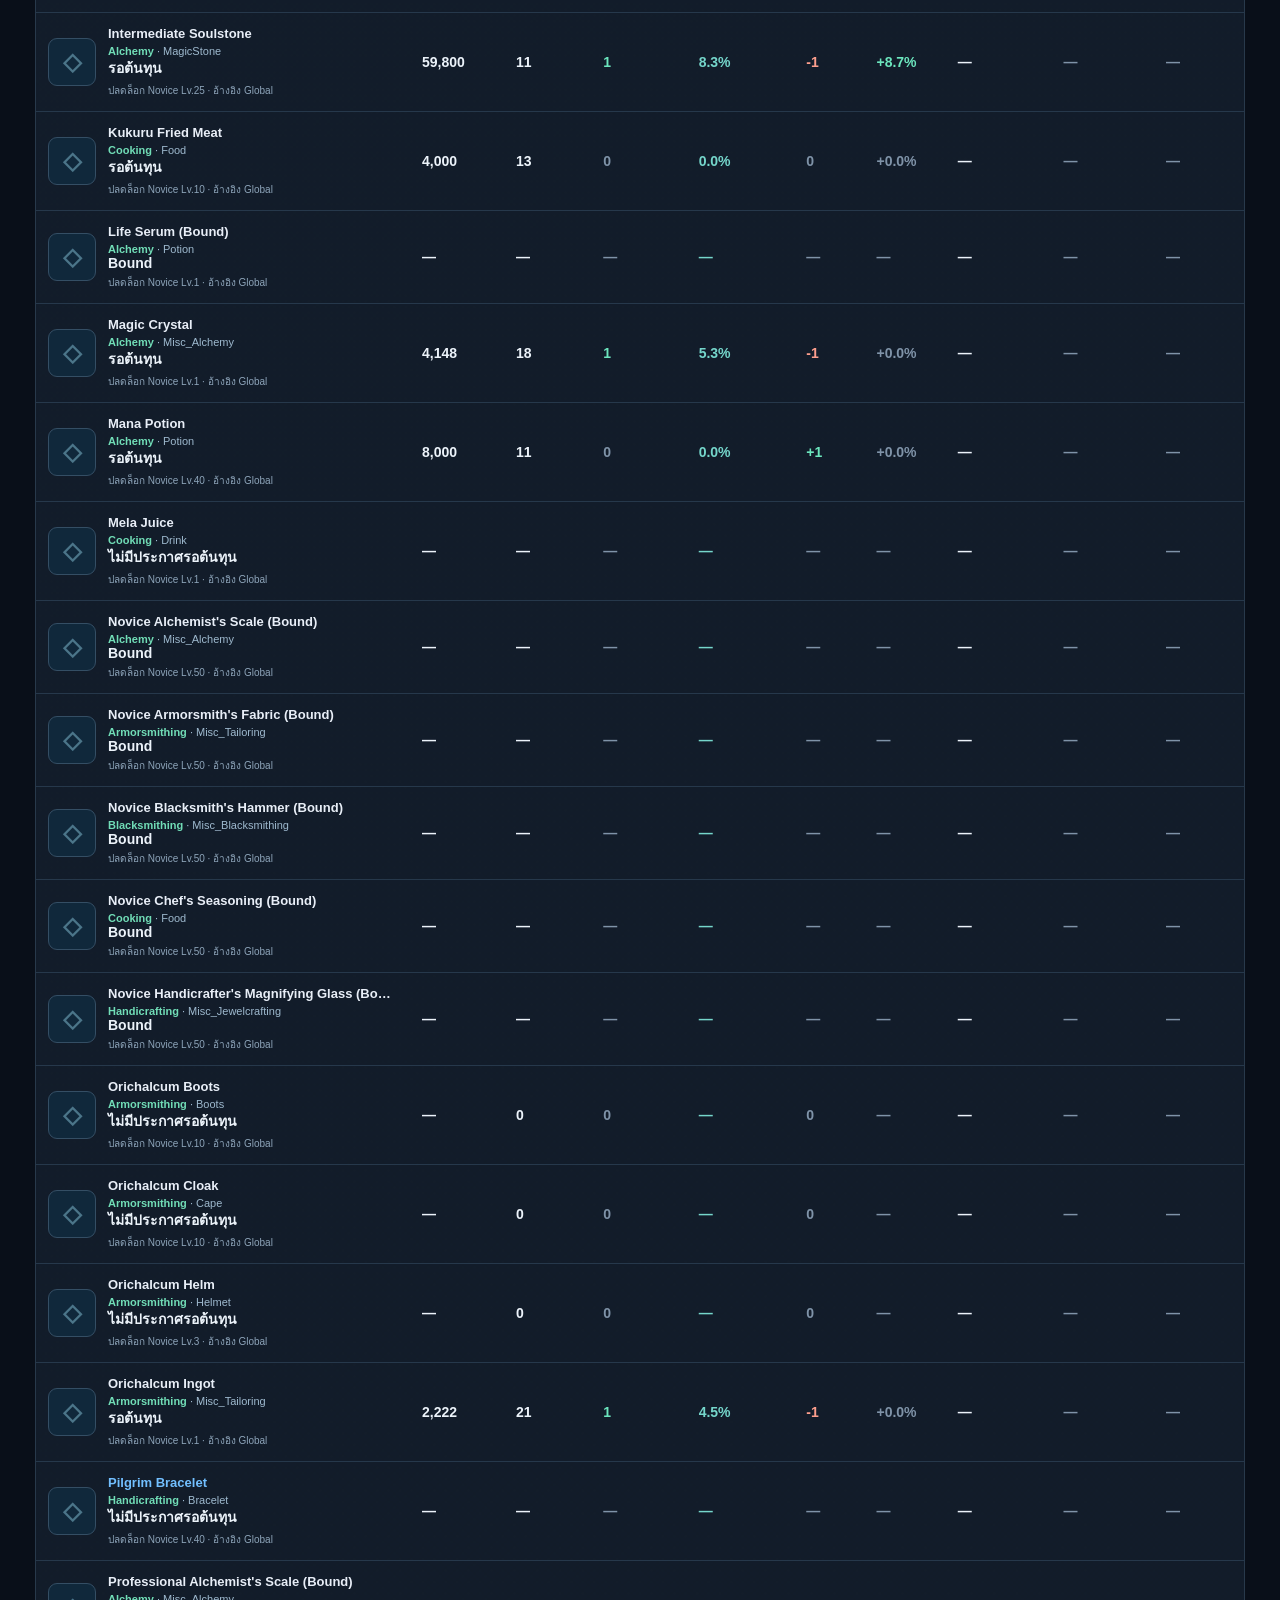
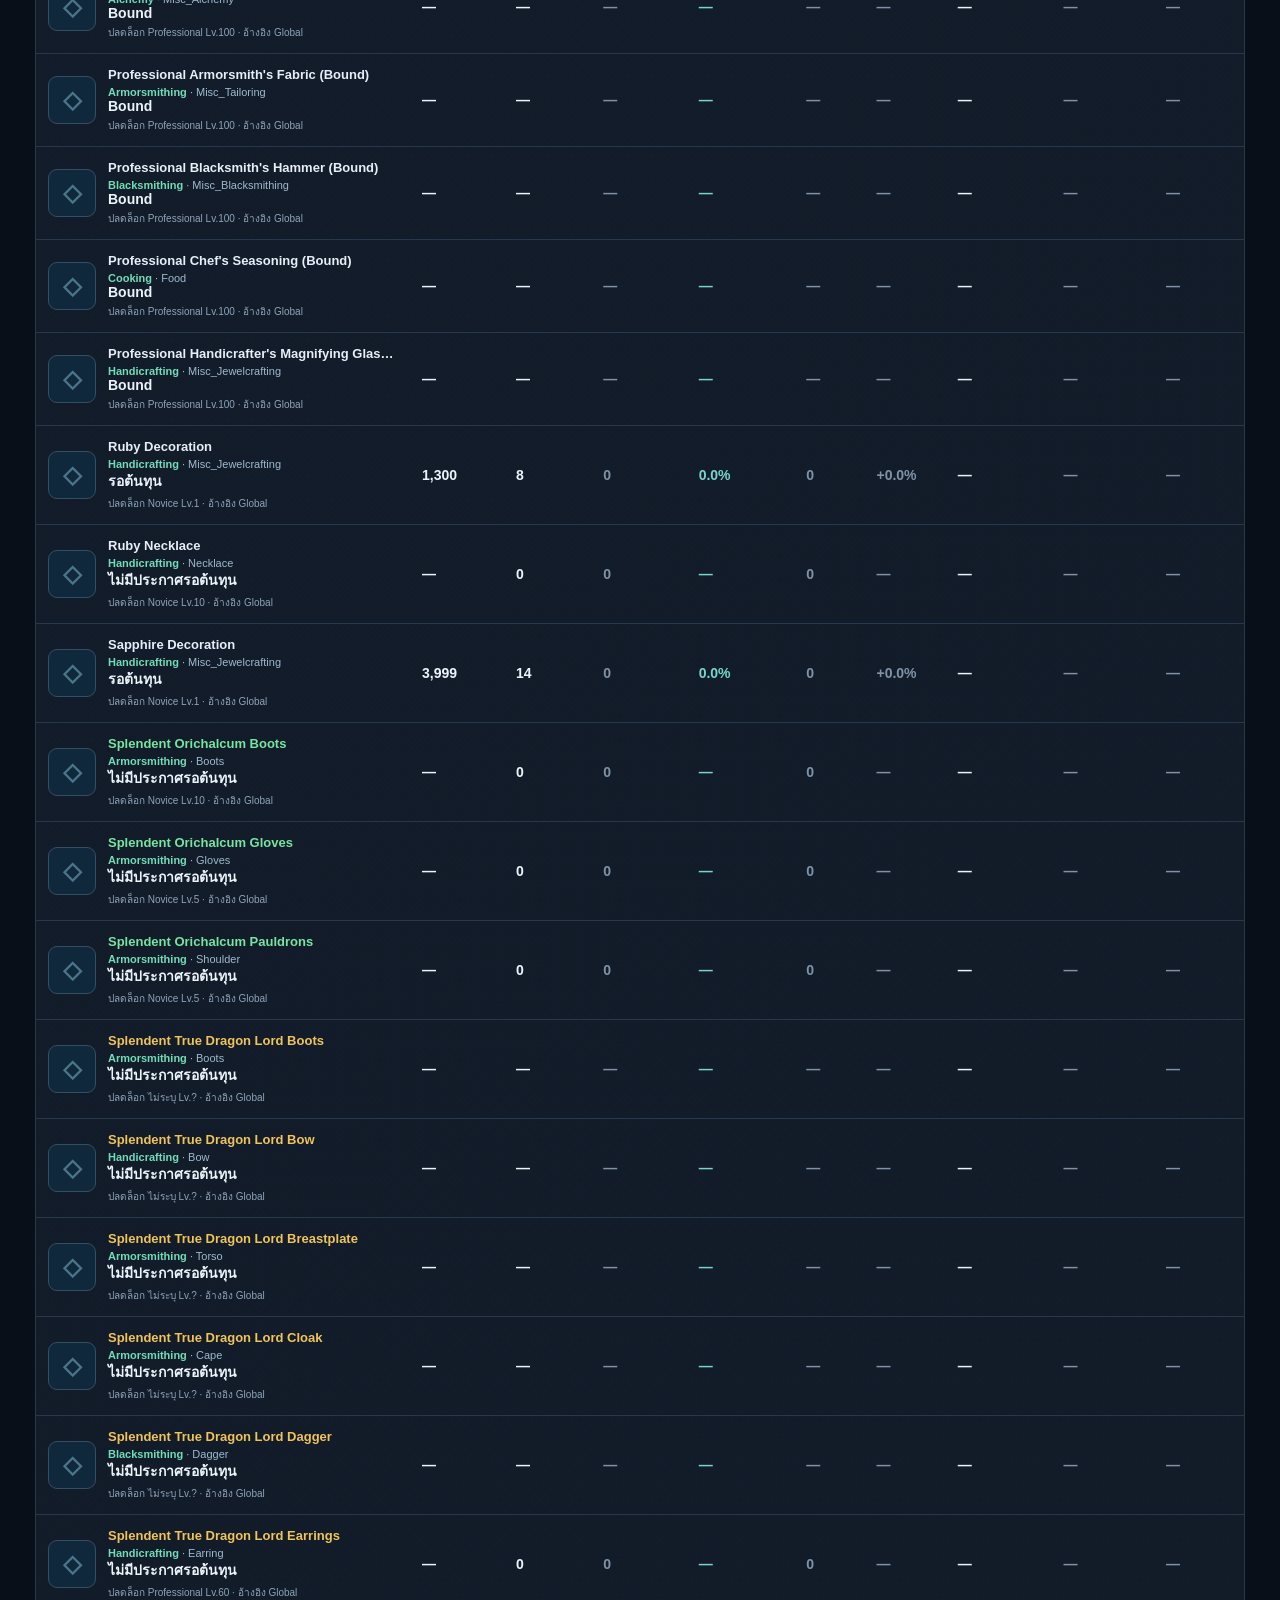
==== commit 1b0eba9f: "feat(ui): add prominent category navigation for every craftable food, drink, potion and scroll" ====
--- a/docs/index.html
+++ b/docs/index.html
@@ -30,7 +30,12 @@
 <section class="panel main-panel">
  <div class="section-heading"><div><div class="eyebrow">CRAFT OPPORTUNITY SCANNER</div><h2>จัดอันดับการลงทุนคราฟ</h2><p>Expected Profit · ROI · Net Margin · Observed Listing Drops · Data Confidence · <strong>Listing Outflow มีน้ำหนัก 30% ใน Investment Score</strong></p></div><div class="window-wrap"><span>WINDOW</span><div class="periods" id="periods" role="group" aria-label="ช่วงเวลาประเมิน"></div></div></div>
  <div class="rarity-legend" aria-label="Item rarity color legend"><span>RARITY</span><b class="rarity-common">● Common</b><b class="rarity-rare">● Rare</b><b class="rarity-epic">● Epic</b><b class="rarity-unique">● Unique</b><b class="rarity-heroic">● Heroic</b><small>สีแดงรองรับระดับสูงที่ยังไม่มีในชุดสูตรคราฟนี้</small></div>
- <div class="toolrow"><input id="search" type="search" placeholder="ค้นหาสินค้า / Item ID" aria-label="ค้นหาสินค้า"/><select id="recipeFilter" aria-label="ตัวกรอง"><option value="craft">เฉพาะของคราฟ</option><option value="evaluated">มีราคาคราฟคำนวณได้</option><option value="reference">วิเคราะห์ต้นทุน (ยังไม่ยืนยันสูตร)</option><option value="available">คราฟได้ตามเลเวลของฉัน</option><option value="trial">น่าทดลองผลิต</option><option value="hot">🔥 ขายดี* (Listings ลดสูง)</option><option value="watchlist">Watchlist</option><option value="job:Alchemy">Alchemy</option><option value="job:Armorsmithing">Armorsmithing</option><option value="job:Blacksmithing">Blacksmithing</option><option value="job:Handicrafting">Handicrafting</option><option value="job:Cooking">Cooking</option><option value="all">ทุกไอเทมในตลาด</option></select><select id="sort" aria-label="เรียงลำดับ"><option value="score">Investment Score ↓ / fallback Margin</option><option value="margin">Margin %</option><option value="profit">กำไร/ชิ้น</option><option value="roi">ROI</option><option value="cost">Cost/K</option><option value="ask">ราคาขาย</option><option value="listings">Listings</option><option value="drop">Removed</option><option value="outflow">Outflow %</option><option value="delta">Net Δ</option><option value="price">Price Δ</option><option value="name">ชื่อ A–Z</option><option value="status">Action</option></select><button class="soft" id="refresh">↻ รีเฟรช</button></div>
+ <div class="craft-category-area">
+ <div class="craft-category-label">เลือกประเภทของคราฟ <span>ครบทุกสูตรในฐานข้อมูล Global ที่เรามี แม้ยังไม่มีราคาตลาด</span></div>
+ <div id="craftFamilies" class="craft-families" role="group" aria-label="กรองประเภทของคราฟ"></div>
+ <div class="craft-category-hint">Food, Drink, Potion และ Scroll ที่ใช้วัตถุดิบ Bound จะยังแสดงในตาราง · ค่าที่ไม่ทราบจะขึ้น “รอต้นทุน” แทนการสมมติว่าฟรี</div>
+ </div>
+ <div class="toolrow"><input id="search" type="search" placeholder="ค้นหาชื่อสินค้า เช่น Potion / Scroll / Food / Item ID" aria-label="ค้นหาสินค้า"/><select id="recipeFilter" aria-label="ตัวกรอง"><option value="craft">สินค้าคราฟทั้งหมด (รวมที่ไม่มีราคา)</option><option value="evaluated">เฉพาะที่คำนวณต้นทุนได้</option><option value="reference">วิเคราะห์ต้นทุน (ยังไม่ยืนยันสูตร)</option><option value="available">คราฟได้ตามเลเวลของฉัน</option><option value="trial">น่าทดลองผลิต</option><option value="hot">🔥 ขายดี* (Listings ลดสูง)</option><option value="watchlist">Watchlist</option><option value="job:Alchemy">Alchemy</option><option value="job:Armorsmithing">Armorsmithing</option><option value="job:Blacksmithing">Blacksmithing</option><option value="job:Handicrafting">Handicrafting</option><option value="job:Cooking">Cooking</option><option value="all">ทุกไอเทมในตลาด</option></select><select id="sort" aria-label="เรียงลำดับ"><option value="score">Investment Score ↓ / fallback Margin</option><option value="margin">Margin %</option><option value="profit">กำไร/ชิ้น</option><option value="roi">ROI</option><option value="cost">Cost/K</option><option value="ask">ราคาขาย</option><option value="listings">Listings</option><option value="drop">Removed</option><option value="outflow">Outflow %</option><option value="delta">Net Δ</option><option value="price">Price Δ</option><option value="name">ชื่อ A–Z</option><option value="status">Action</option></select><button class="soft" id="refresh">↻ รีเฟรช</button></div>
  <div class="sort-hint" id="sortHint" aria-live="polite">คลิกหัวคอลัมน์เพื่อ Sort ข้อมูล</div>
  <div class="table-scroll"><table><thead id="craftHeader"><tr><th data-sort-key="name" title="Sort by item name" aria-sort="none"><button type="button" class="sort-header" aria-label="Sort by item name">CRAFT ITEM / JOB<span class="sort-direction" aria-hidden="true">↕</span></button></th><th data-sort-key="ask" title="Sort by current asking price" aria-sort="none"><button type="button" class="sort-header" aria-label="Sort by current asking price">ASK (K)<span class="sort-direction" aria-hidden="true">↕</span></button></th><th data-sort-key="listings" title="Sort by current listing count" aria-sort="none"><button type="button" class="sort-header" aria-label="Sort by current listing count">LISTINGS<span class="sort-direction" aria-hidden="true">↕</span></button></th><th data-sort-key="drop" title="Sort by removed listings observed in selected time window" aria-sort="none"><button type="button" class="sort-header" aria-label="Sort by removed listings observed in selected time window">REMOVED*<span class="sort-direction" aria-hidden="true">↕</span></button></th><th data-sort-key="outflow" title="Sort by observed removal percentage" aria-sort="none"><button type="button" class="sort-header" aria-label="Sort by observed removal percentage">OUTFLOW %*<span class="sort-direction" aria-hidden="true">↕</span></button></th><th data-sort-key="delta" title="Sort by net listing changes" aria-sort="none"><button type="button" class="sort-header" aria-label="Sort by net listing changes">NET Δ<span class="sort-direction" aria-hidden="true">↕</span></button></th><th data-sort-key="price" title="Sort by asking-price percentage change" aria-sort="none"><button type="button" class="sort-header" aria-label="Sort by asking-price percentage change">PRICE Δ<span class="sort-direction" aria-hidden="true">↕</span></button></th><th data-sort-key="cost" title="Sort by estimated unit crafting cost" aria-sort="none"><button type="button" class="sort-header" aria-label="Sort by estimated unit crafting cost">COST/K<span class="sort-direction" aria-hidden="true">↕</span></button></th><th data-sort-key="profit" title="Sort by estimated profit" aria-sort="none"><button type="button" class="sort-header" aria-label="Sort by estimated profit">PROFIT/K<span class="sort-direction" aria-hidden="true">↕</span></button></th><th data-sort-key="roi" title="Sort by return on cost" aria-sort="none"><button type="button" class="sort-header" aria-label="Sort by return on cost">ROI<span class="sort-direction" aria-hidden="true">↕</span></button></th><th data-sort-key="margin" title="Sort by net margin" aria-sort="none"><button type="button" class="sort-header" aria-label="Sort by net margin">MARGIN<span class="sort-direction" aria-hidden="true">↕</span></button></th><th data-sort-key="score" title="Sort by investment score, falling back to margin" aria-sort="none"><button type="button" class="sort-header" aria-label="Sort by investment score, falling back to margin">SCORE<span class="sort-direction" aria-hidden="true">↕</span></button></th><th data-sort-key="status" title="Sort by recommendation status" aria-sort="none"><button type="button" class="sort-header" aria-label="Sort by recommendation status">ACTION<span class="sort-direction" aria-hidden="true">↕</span></button></th></tr></thead><tbody id="itemsTable"></tbody></table></div>
  <div class="table-footer"><span id="rowCount">กำลังโหลดข้อมูล</span><span>*REMOVED = ผลรวม Listings ที่ลดระหว่าง Snapshot ในช่วงที่เลือก · OUTFLOW % = REMOVED ÷ (Listings ต้นช่วง + Listings ที่เพิ่มขึ้น) · “🔥 ขายดี*” เป็นเพียงสัญญาณหมุนเวียน ไม่ใช่ยอดขายที่ยืนยันแล้ว</span></div>
--- a/docs/styles.css
+++ b/docs/styles.css
@@ -63,3 +63,24 @@
 .detail-stat-row{grid-template-columns:repeat(5,minmax(0,1fr))}
 @media(max-width:1080px){.detail-stat-row{grid-template-columns:repeat(3,minmax(0,1fr))}.table-footer{flex-wrap:wrap}}
 @media(max-width:650px){.detail-stat-row{grid-template-columns:repeat(2,minmax(0,1fr))}.item-title-row{flex-wrap:wrap}.rarity-legend{gap:6px 10px}}
+
+
+/* Clickable sorting headers: keyboard-accessible buttons and distinct active direction. */
+#craftHeader th{padding:0;user-select:none}
+#craftHeader th .sort-header{font:inherit;font-weight:750;letter-spacing:.25px;background:transparent;color:inherit;border:0;box-shadow:none;padding:13px 11px;min-height:42px;width:100%;text-align:right;display:flex;align-items:center;justify-content:flex-end;gap:6px;cursor:pointer;white-space:nowrap}
+#craftHeader th:first-child .sort-header{justify-content:flex-start}
+#craftHeader th .sort-header:hover,#craftHeader th.sorted-column .sort-header{color:#80e9c3;background:rgba(37,132,111,.12)}
+#craftHeader th .sort-header:focus-visible{outline:2px solid #6ee6bd;outline-offset:-3px;border-radius:4px}
+#craftHeader th .sort-direction{color:#66849a;font-size:12px;font-weight:800;min-width:11px}
+#craftHeader th.sorted-column .sort-direction{color:#65ebc2}
+.sort-hint{padding:0 18px 11px;color:#a5bccc;font-size:11px;line-height:1.6}
+.chain-cost-label{display:block;color:#f1ca7c;font-size:10px;font-weight:600;margin-top:3px}
+.chain-breakdown{border:1px solid #315063;background:#0e2431;border-radius:10px;padding:13px 15px;margin:12px 0;line-height:1.6}
+.chain-breakdown summary{cursor:pointer;color:#a6e5cd;font-size:12px;font-weight:750}
+.chain-breakdown p,.chain-breakdown li{font-size:12px;color:#b6cada}
+.chain-breakdown ul{padding-left:21px;max-height:200px;overflow:auto}
+.chain-breakdown .chain-warning{color:#d7be85}
+.chain-breakdown a{color:#8ec7ff}
+.vendor-optin{display:flex;align-items:flex-start;gap:9px;margin:15px 0 11px;color:#accbd9}
+.vendor-optin input{flex:0 0 auto;accent-color:#54caac;margin-top:4px}
+.vendor-optin small{display:block;color:#d9b47c;font-size:11px}
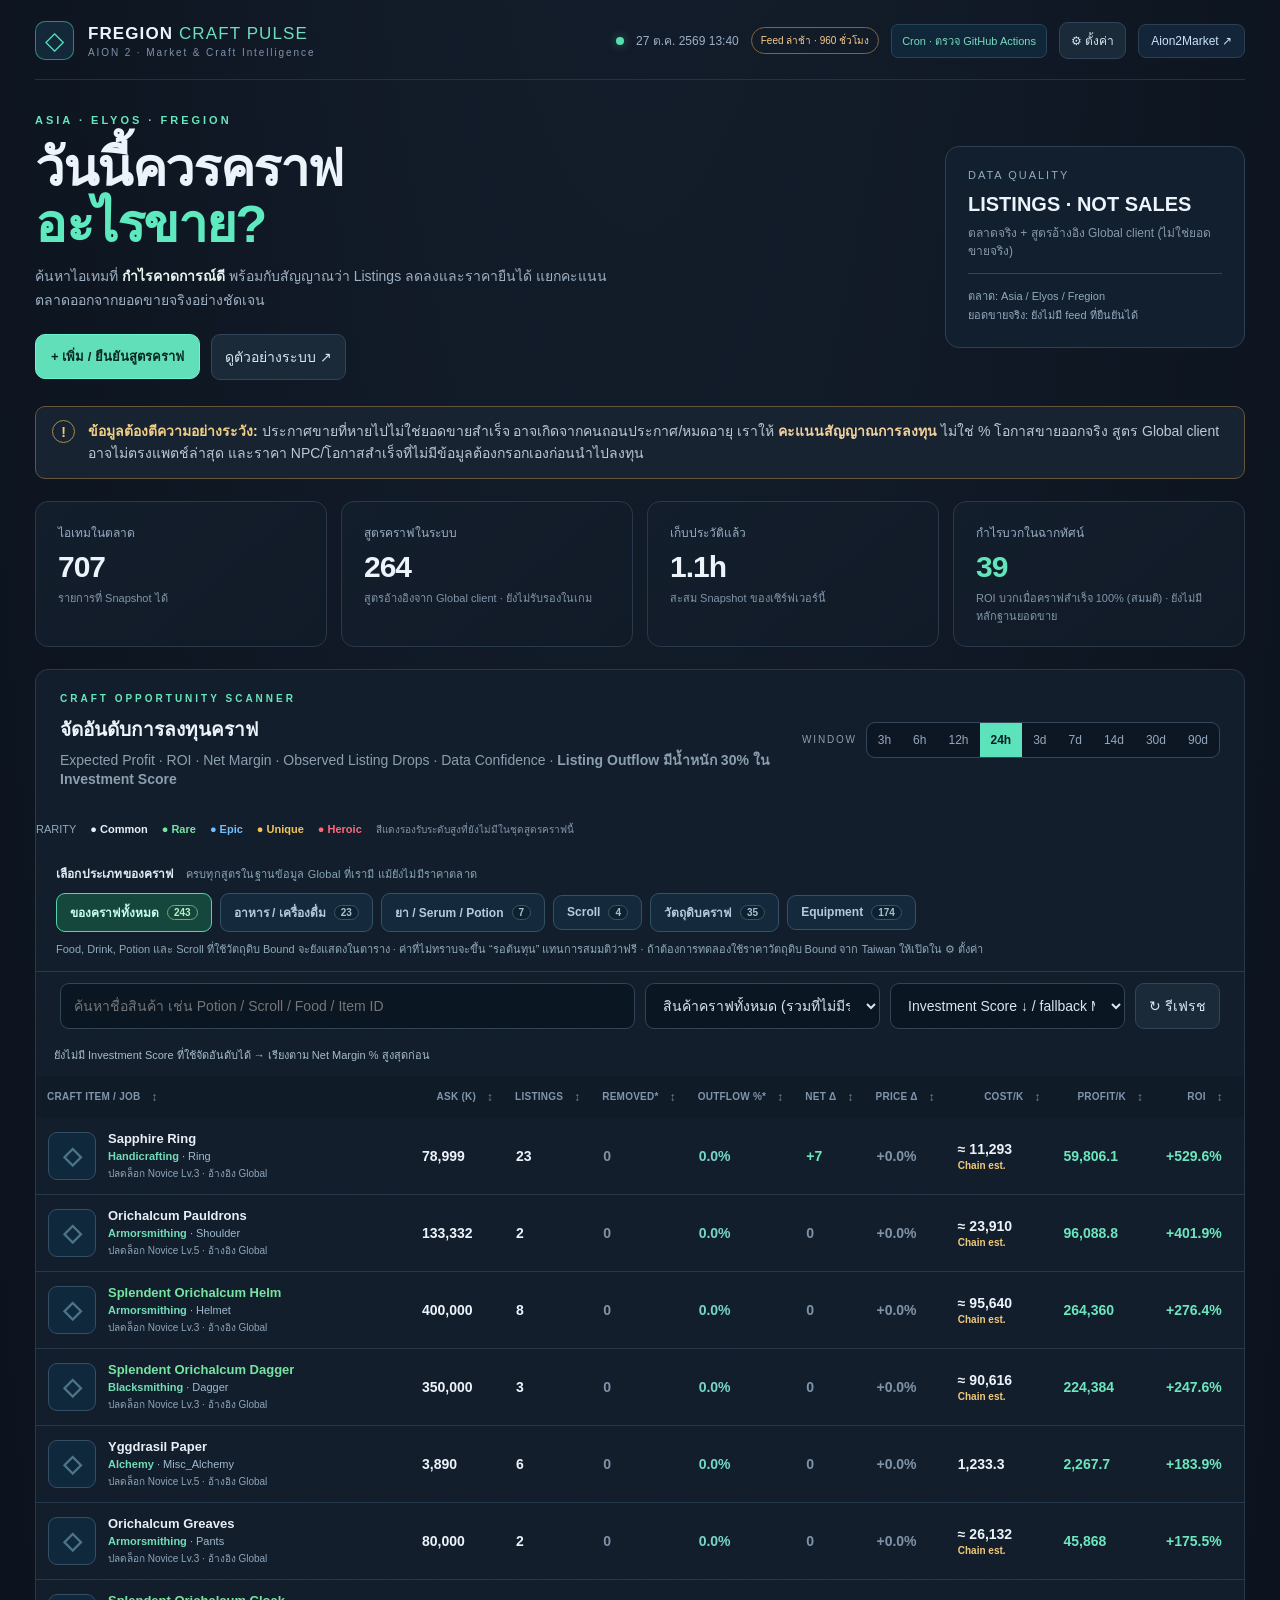
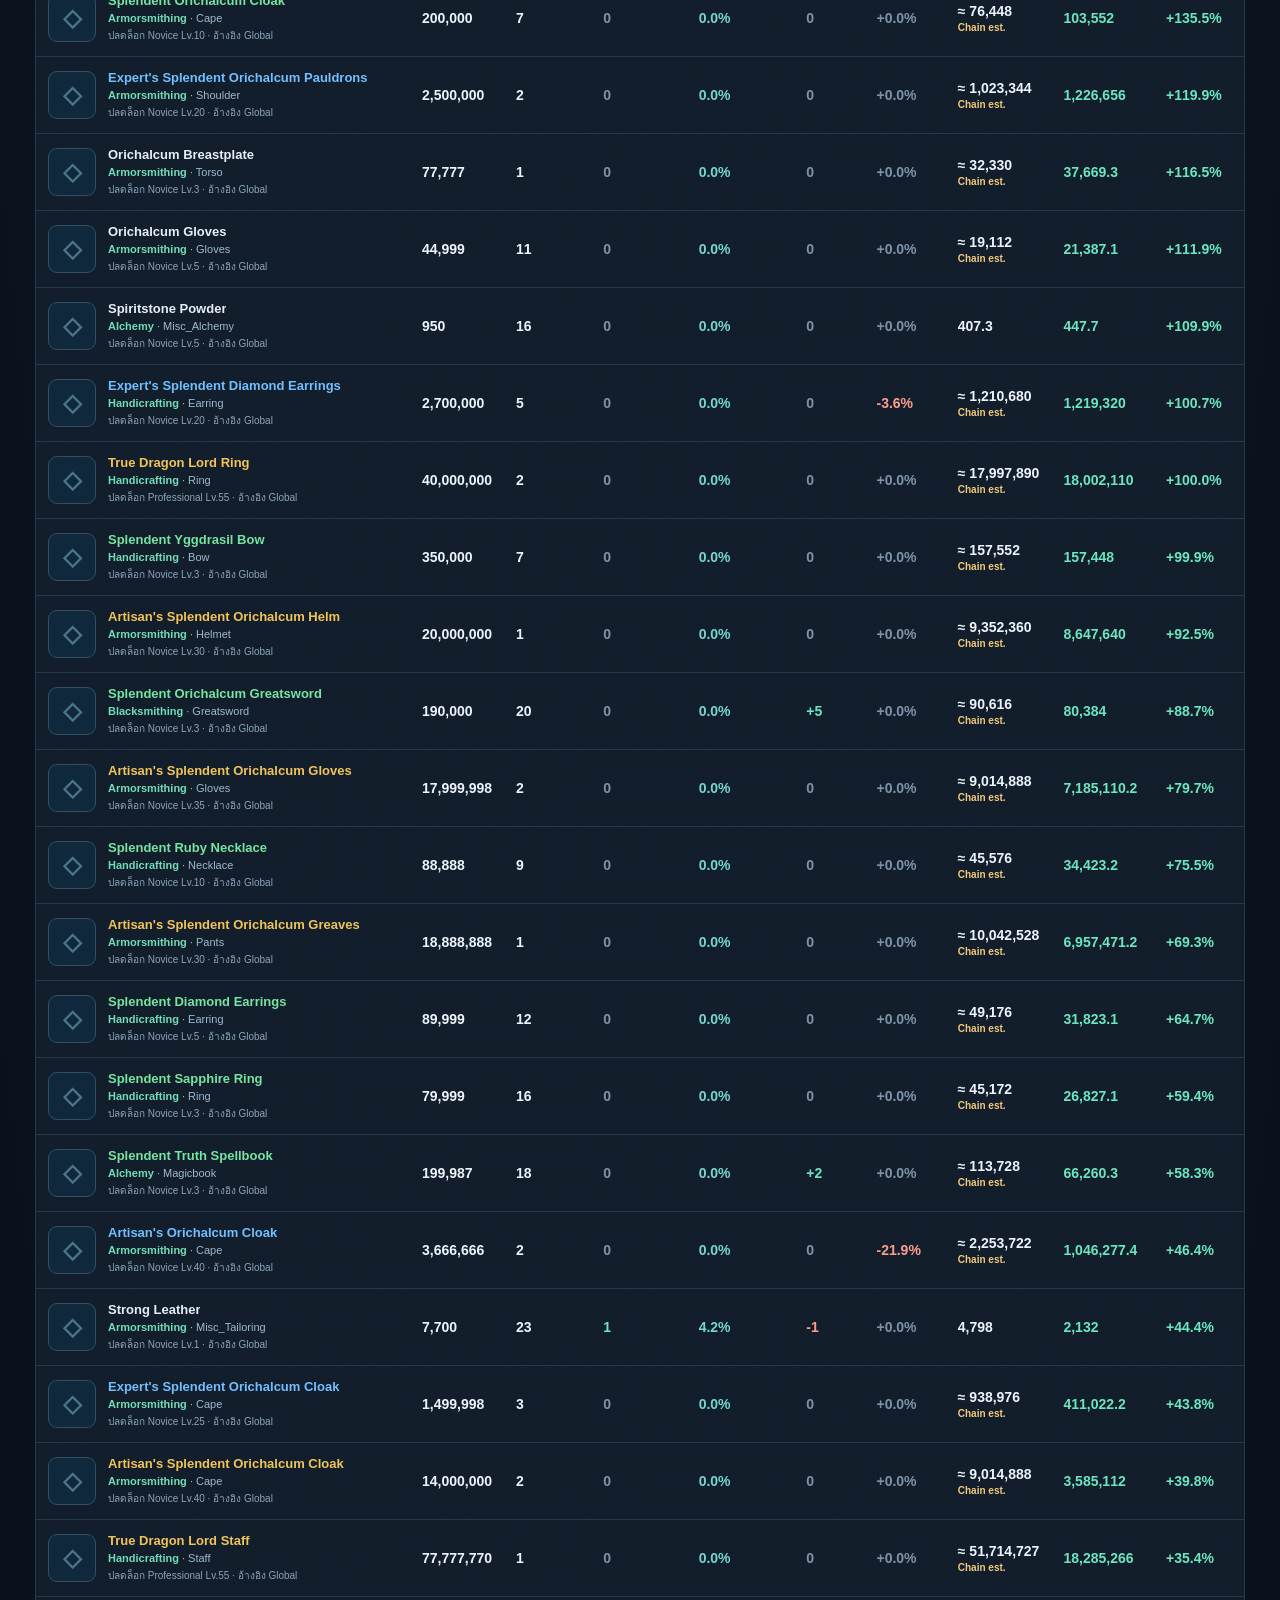
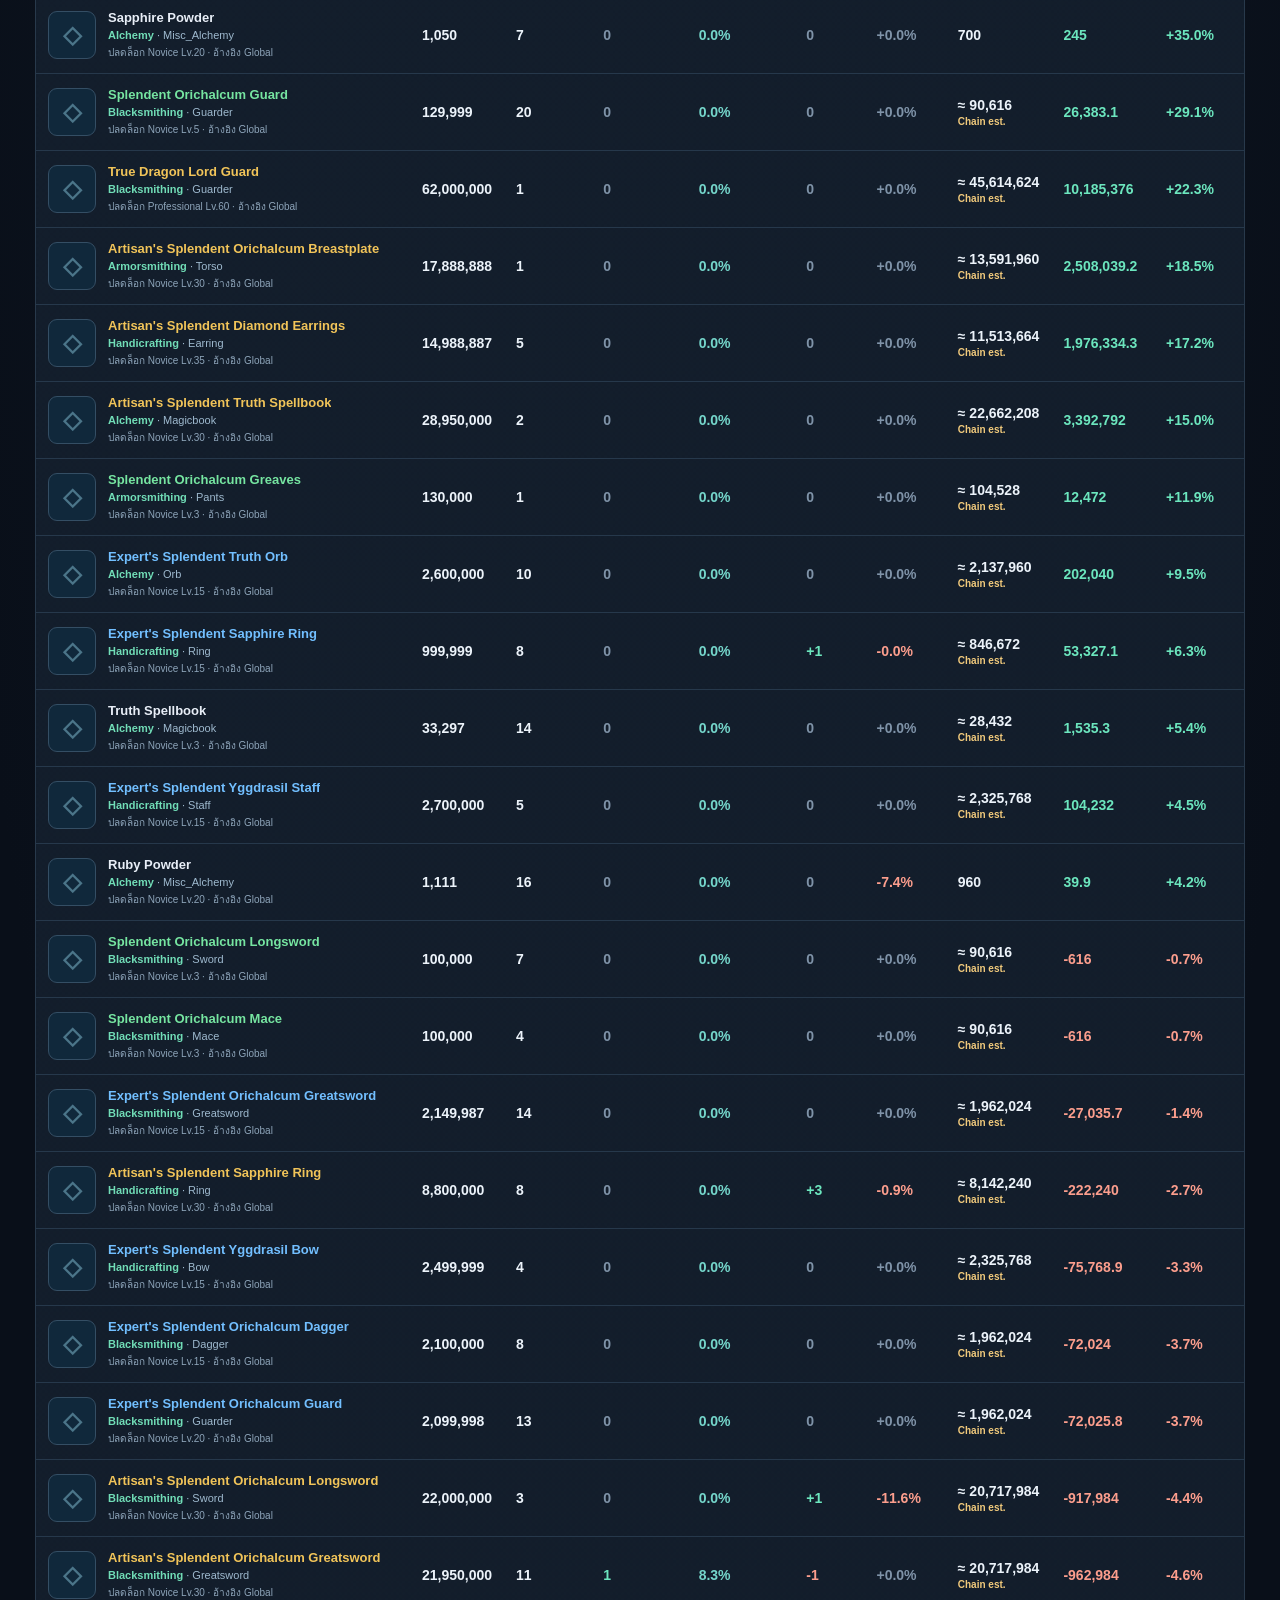
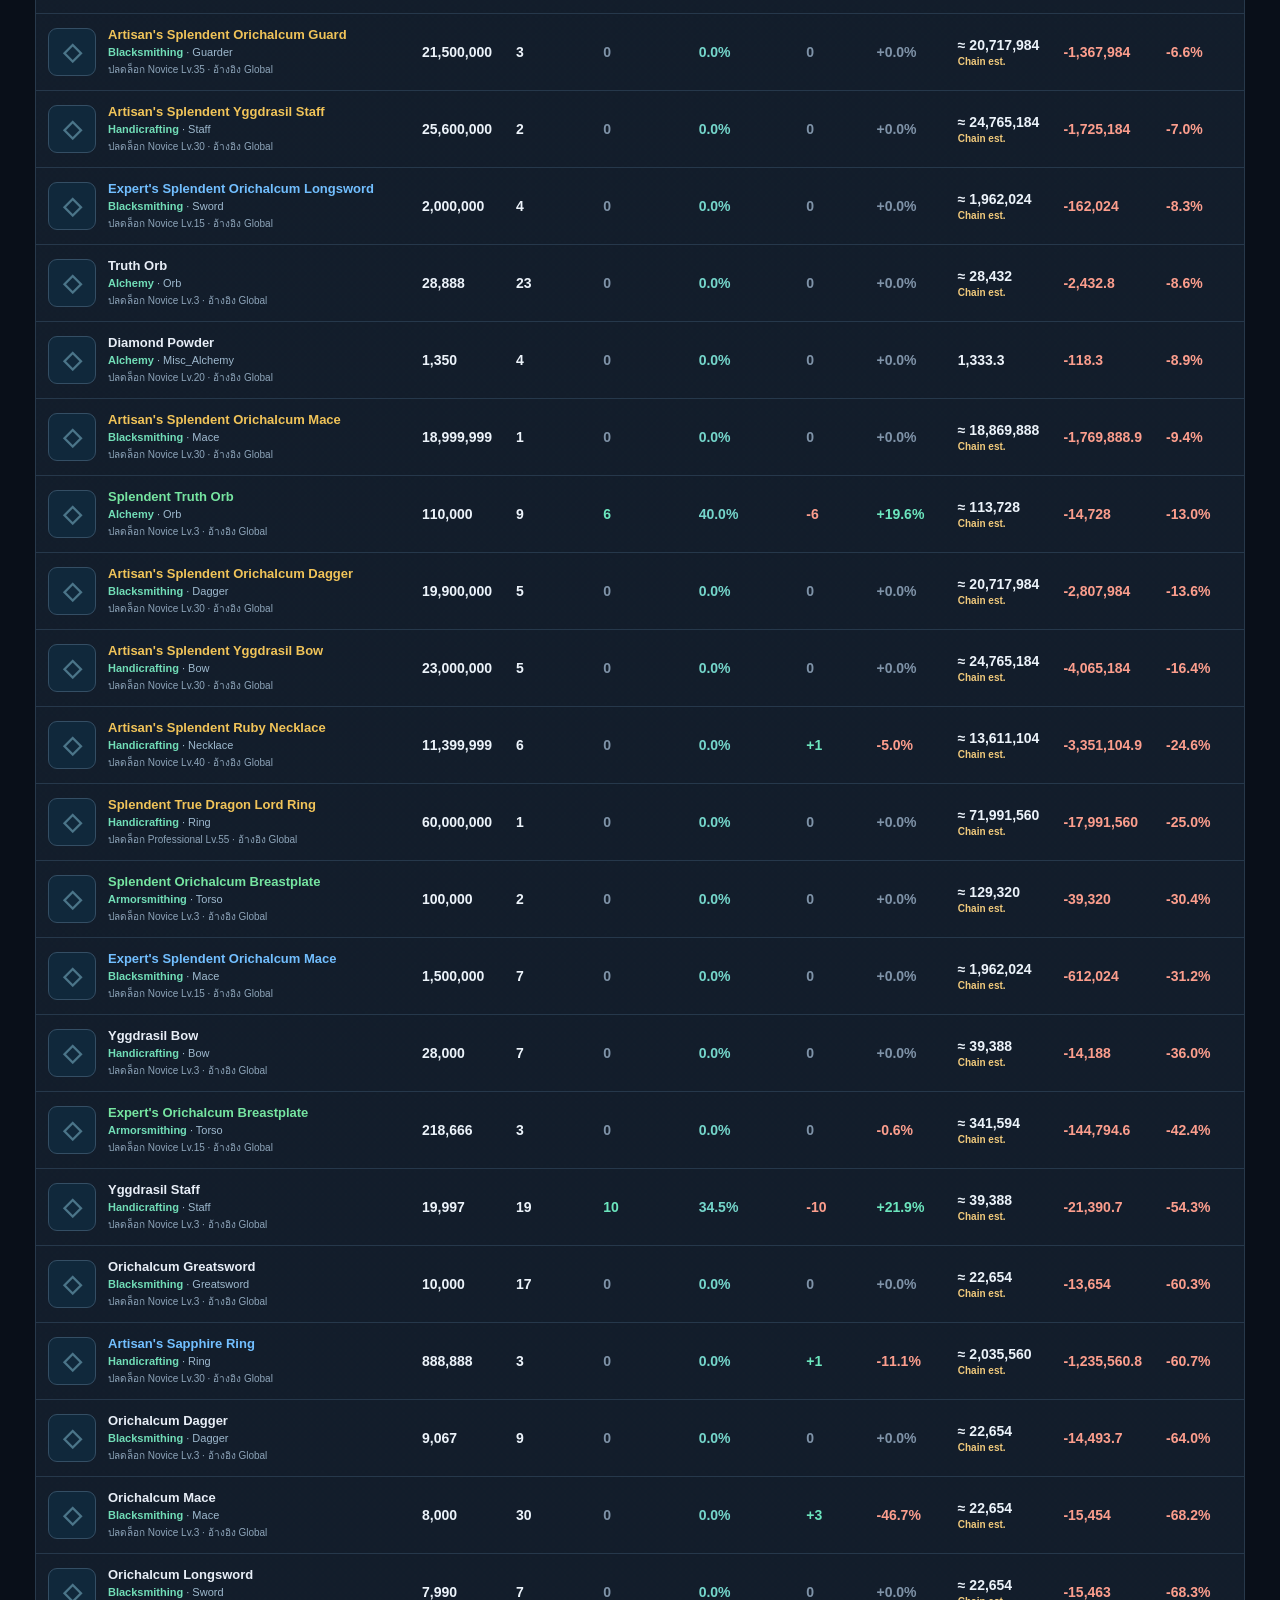
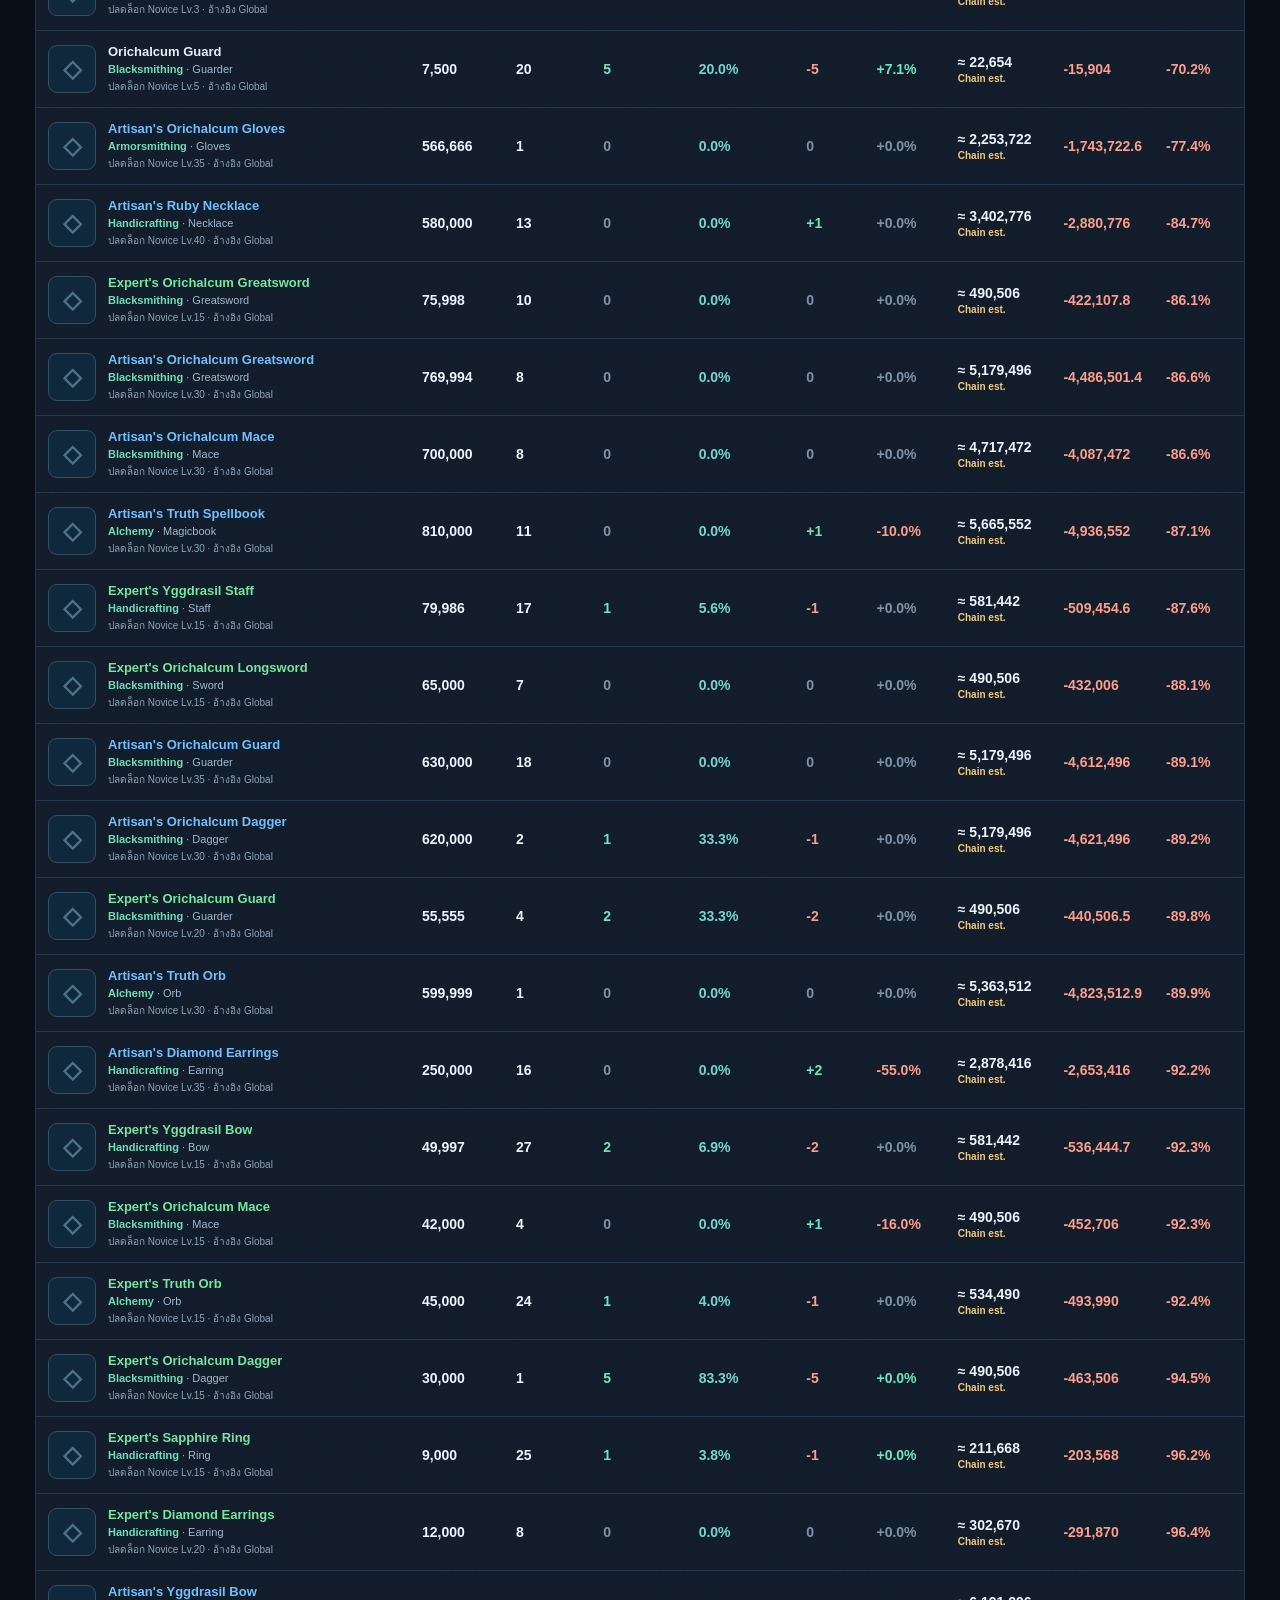
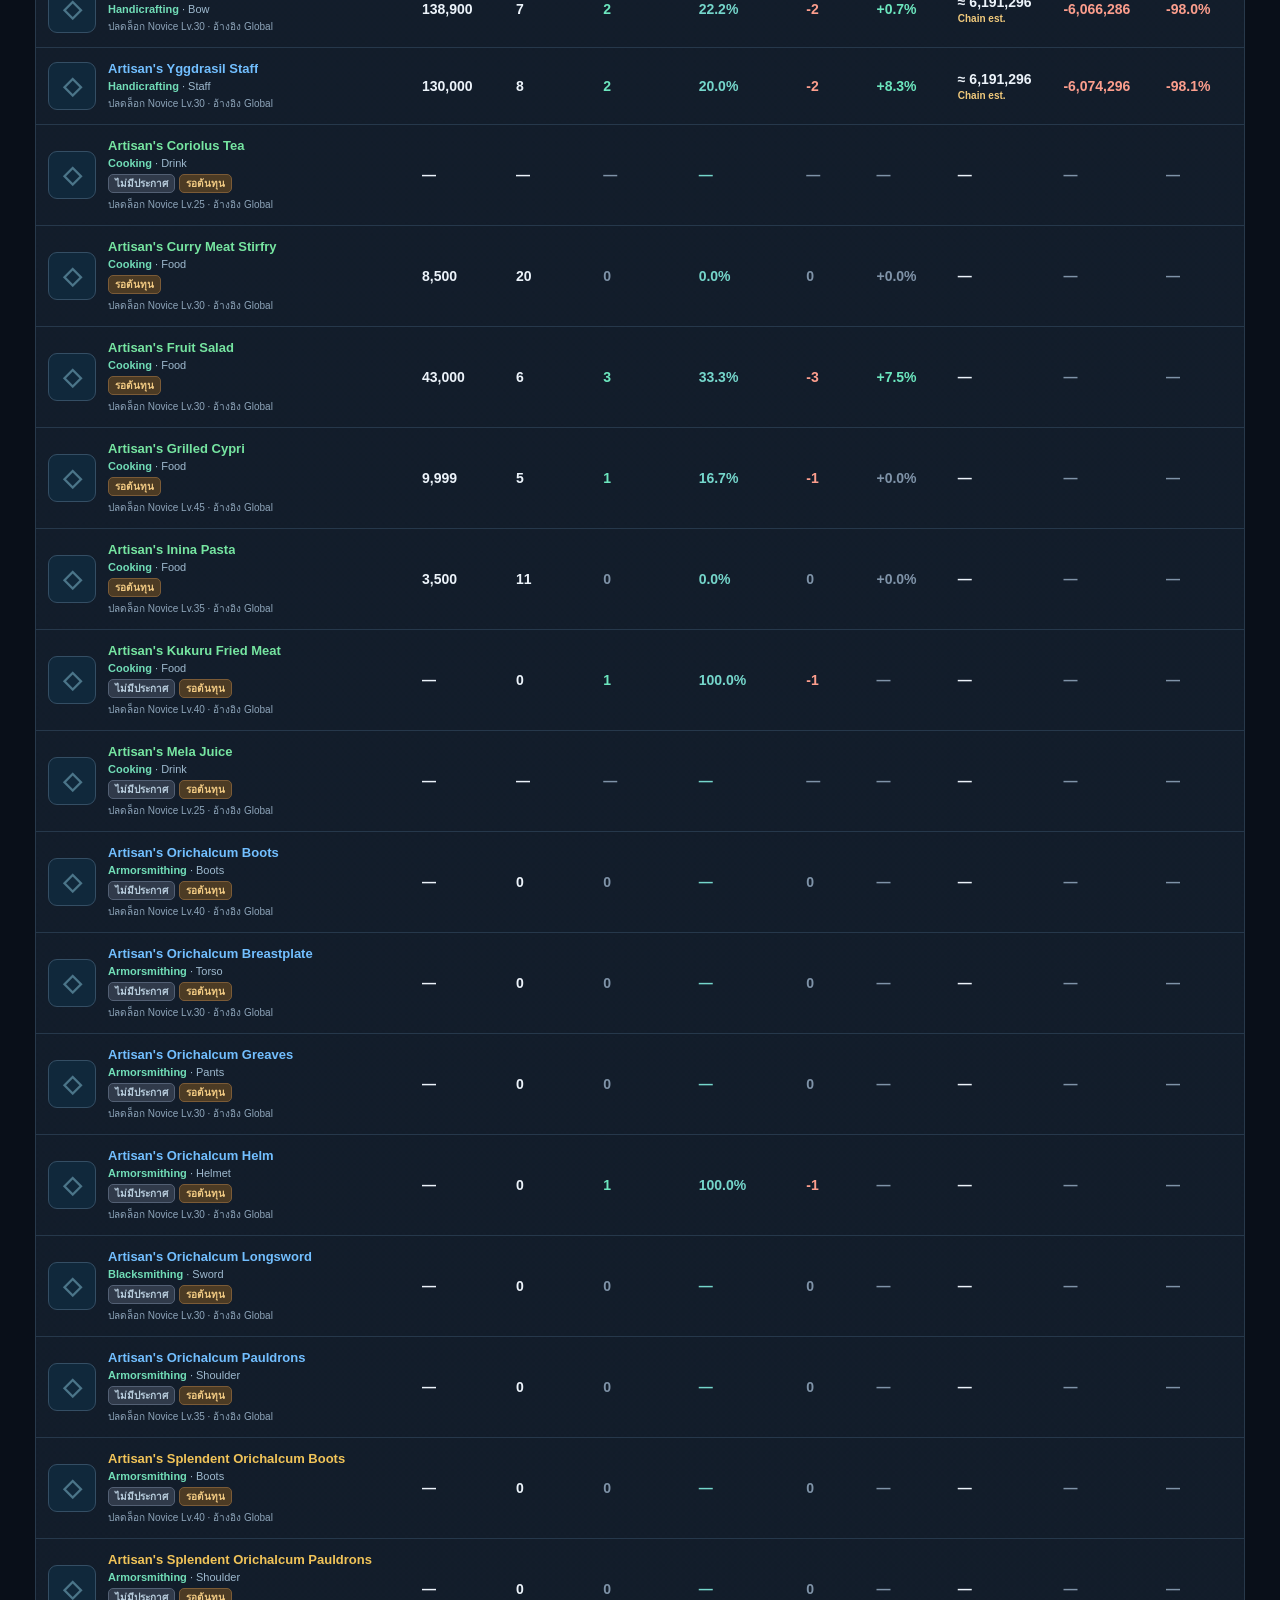
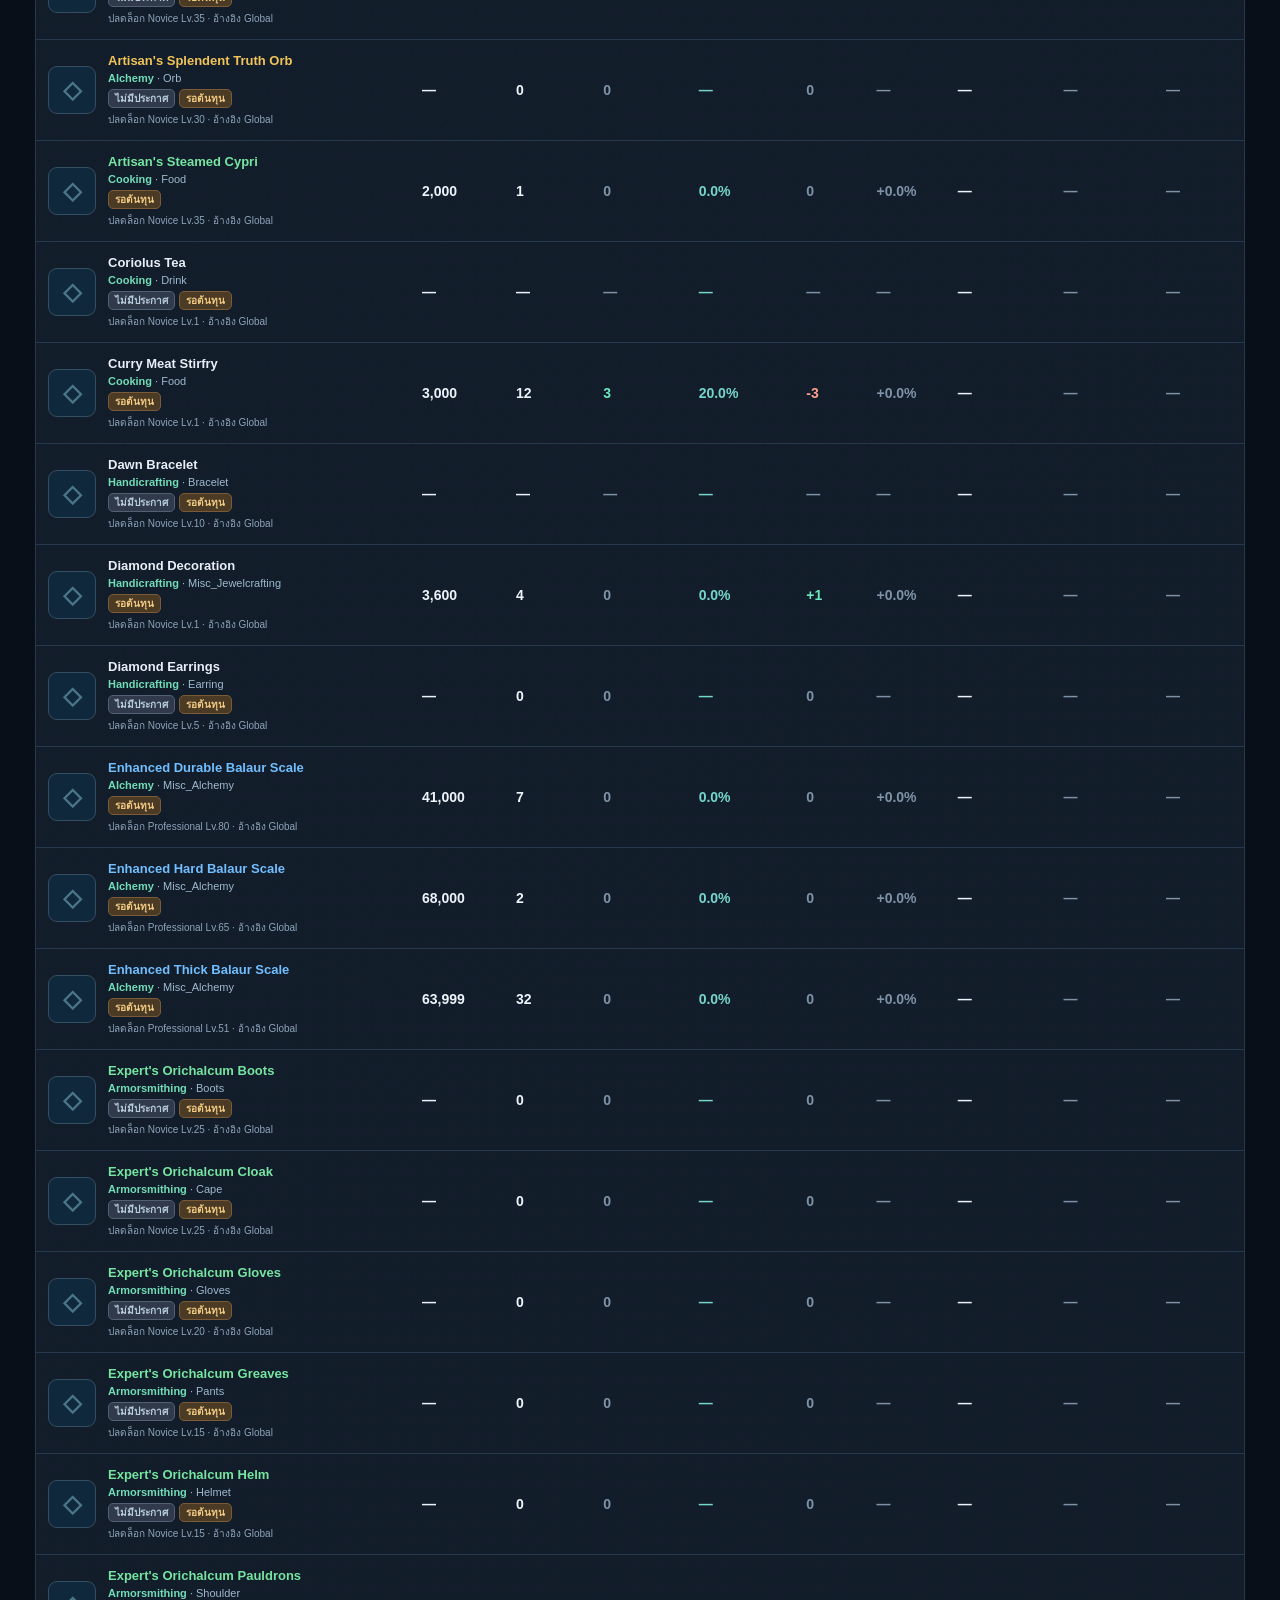
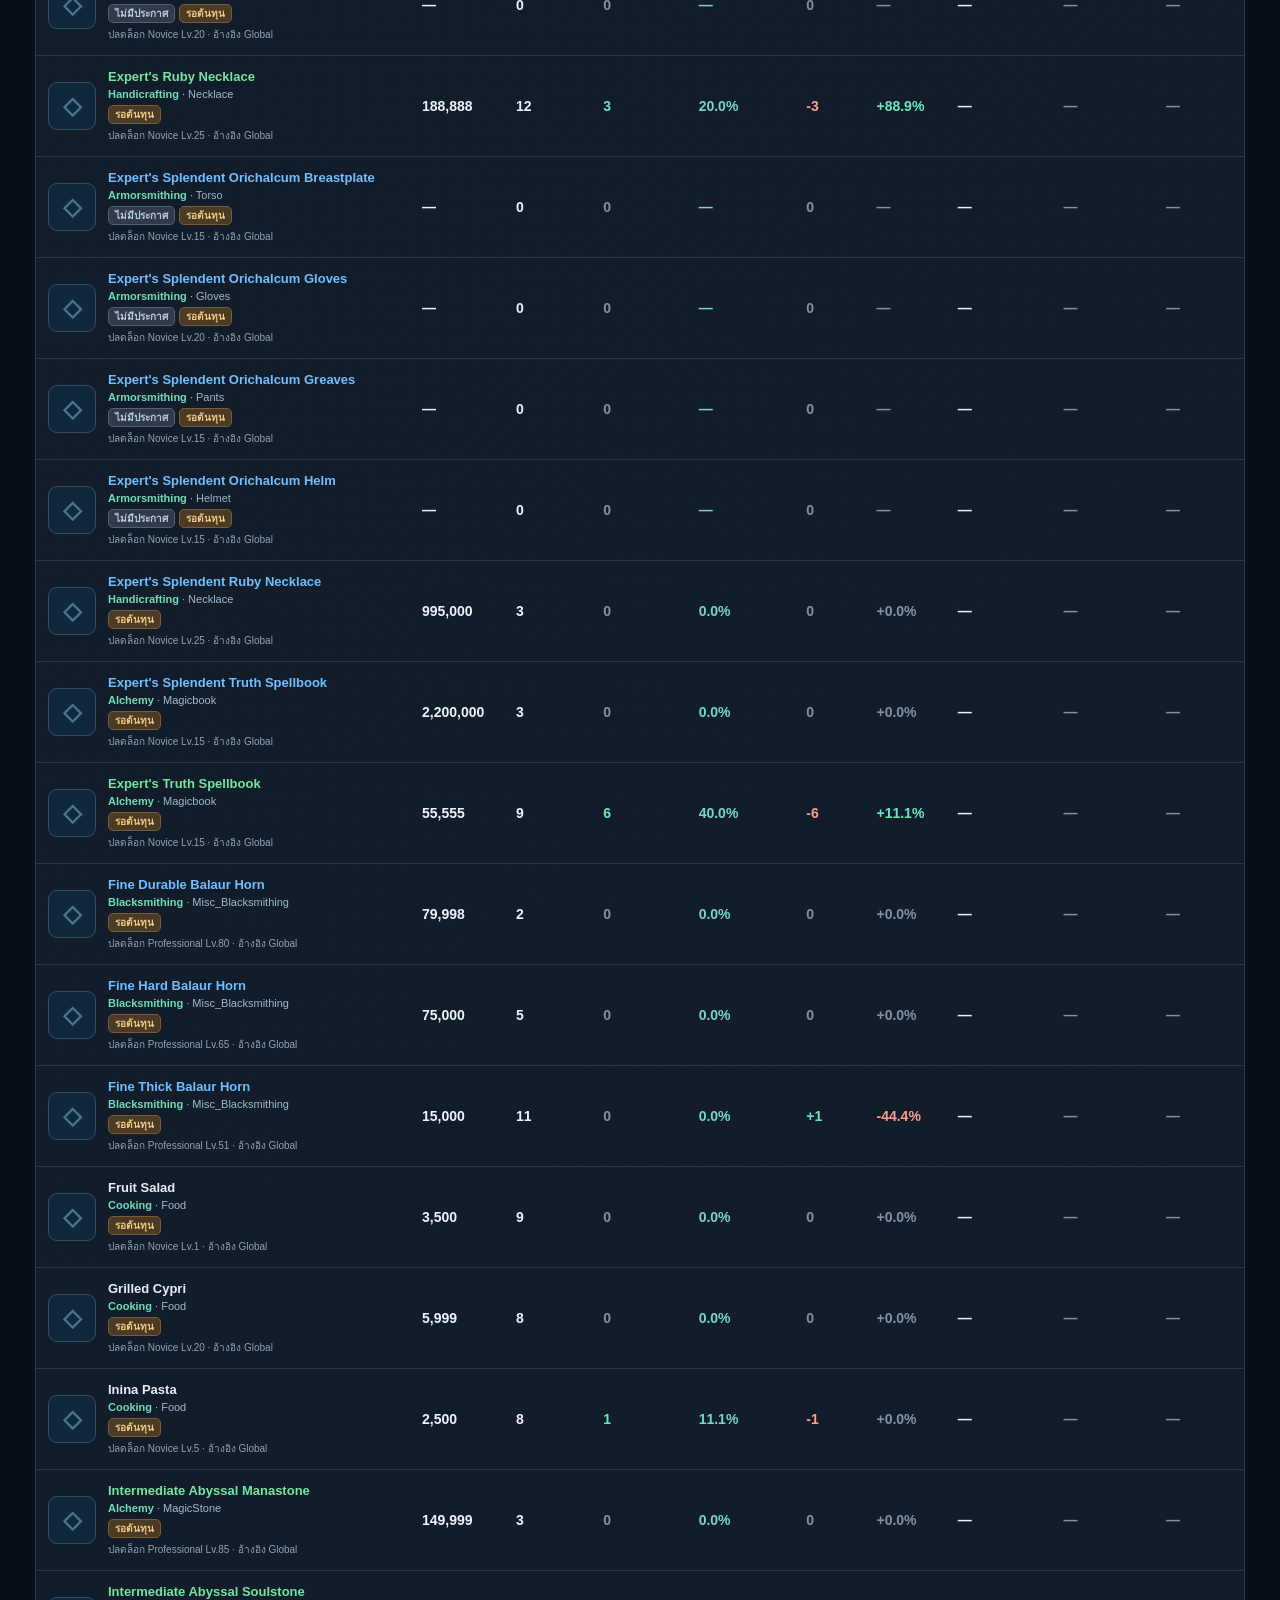
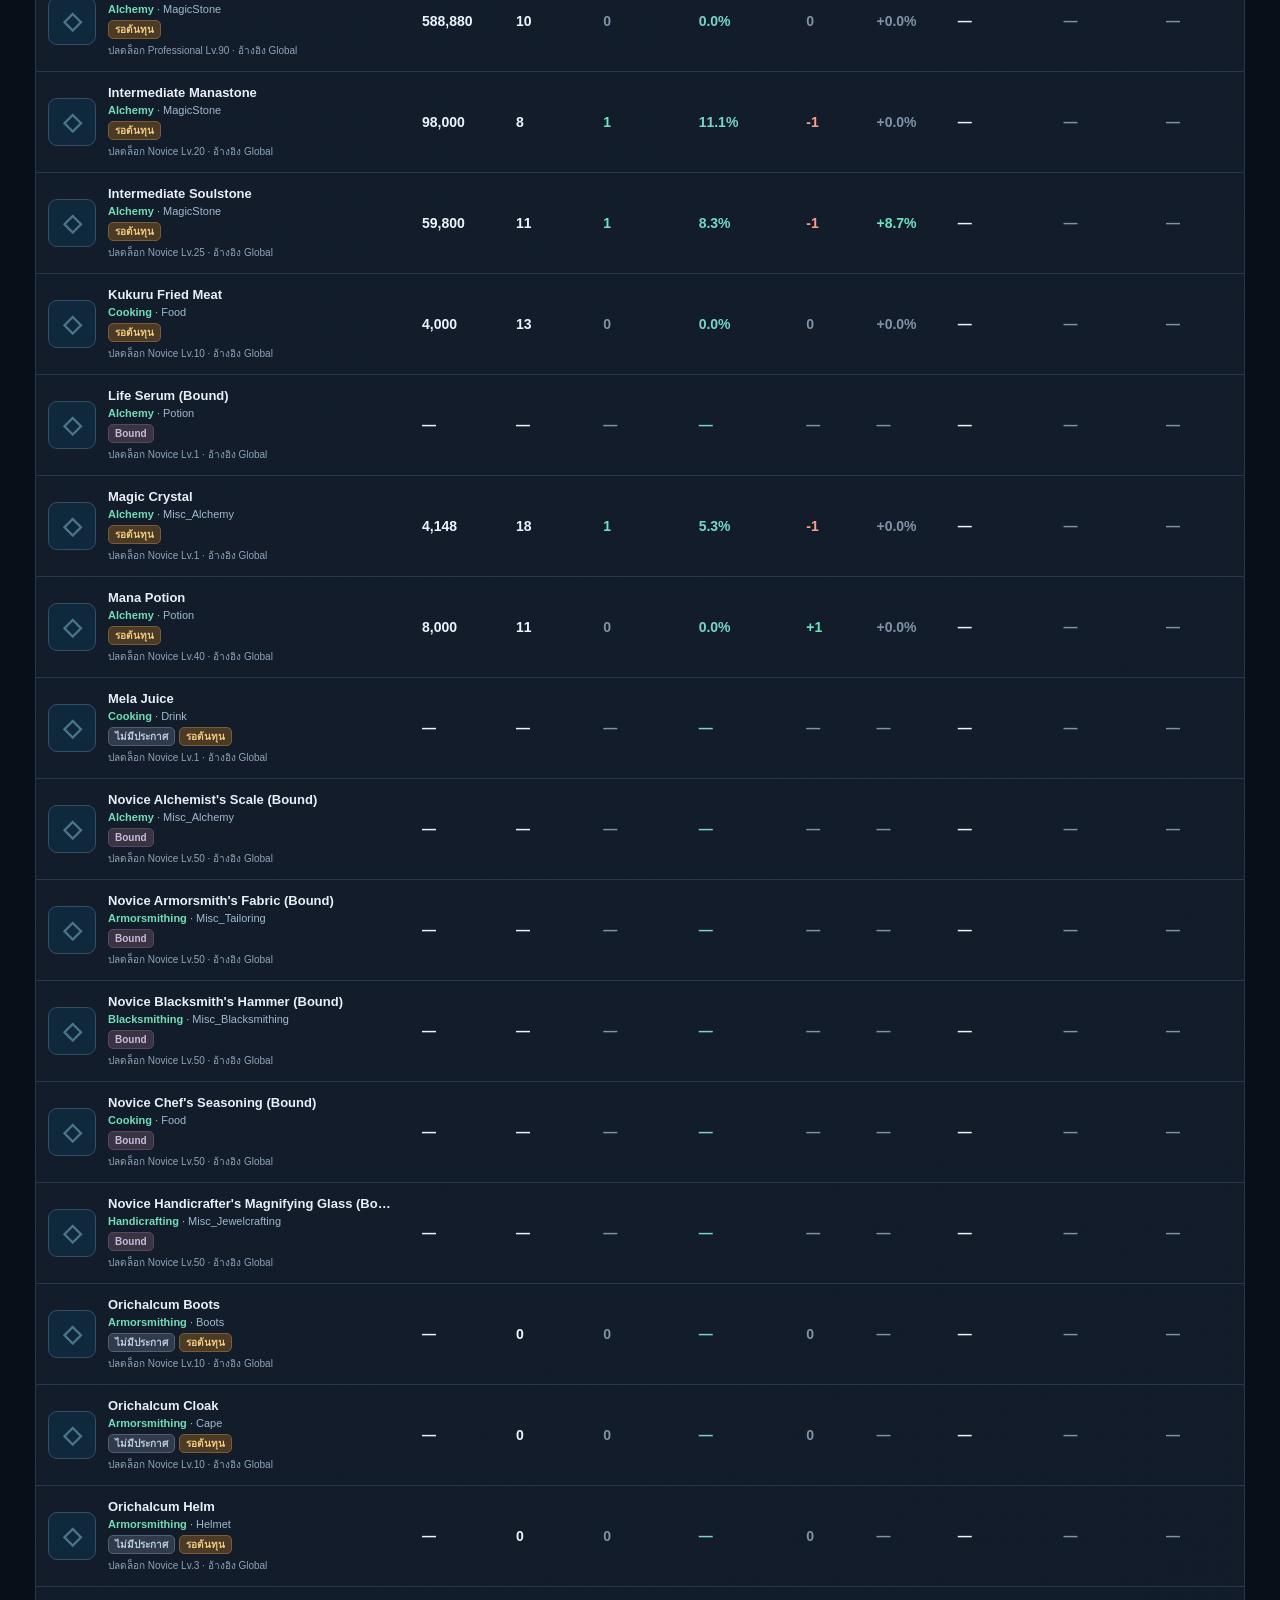
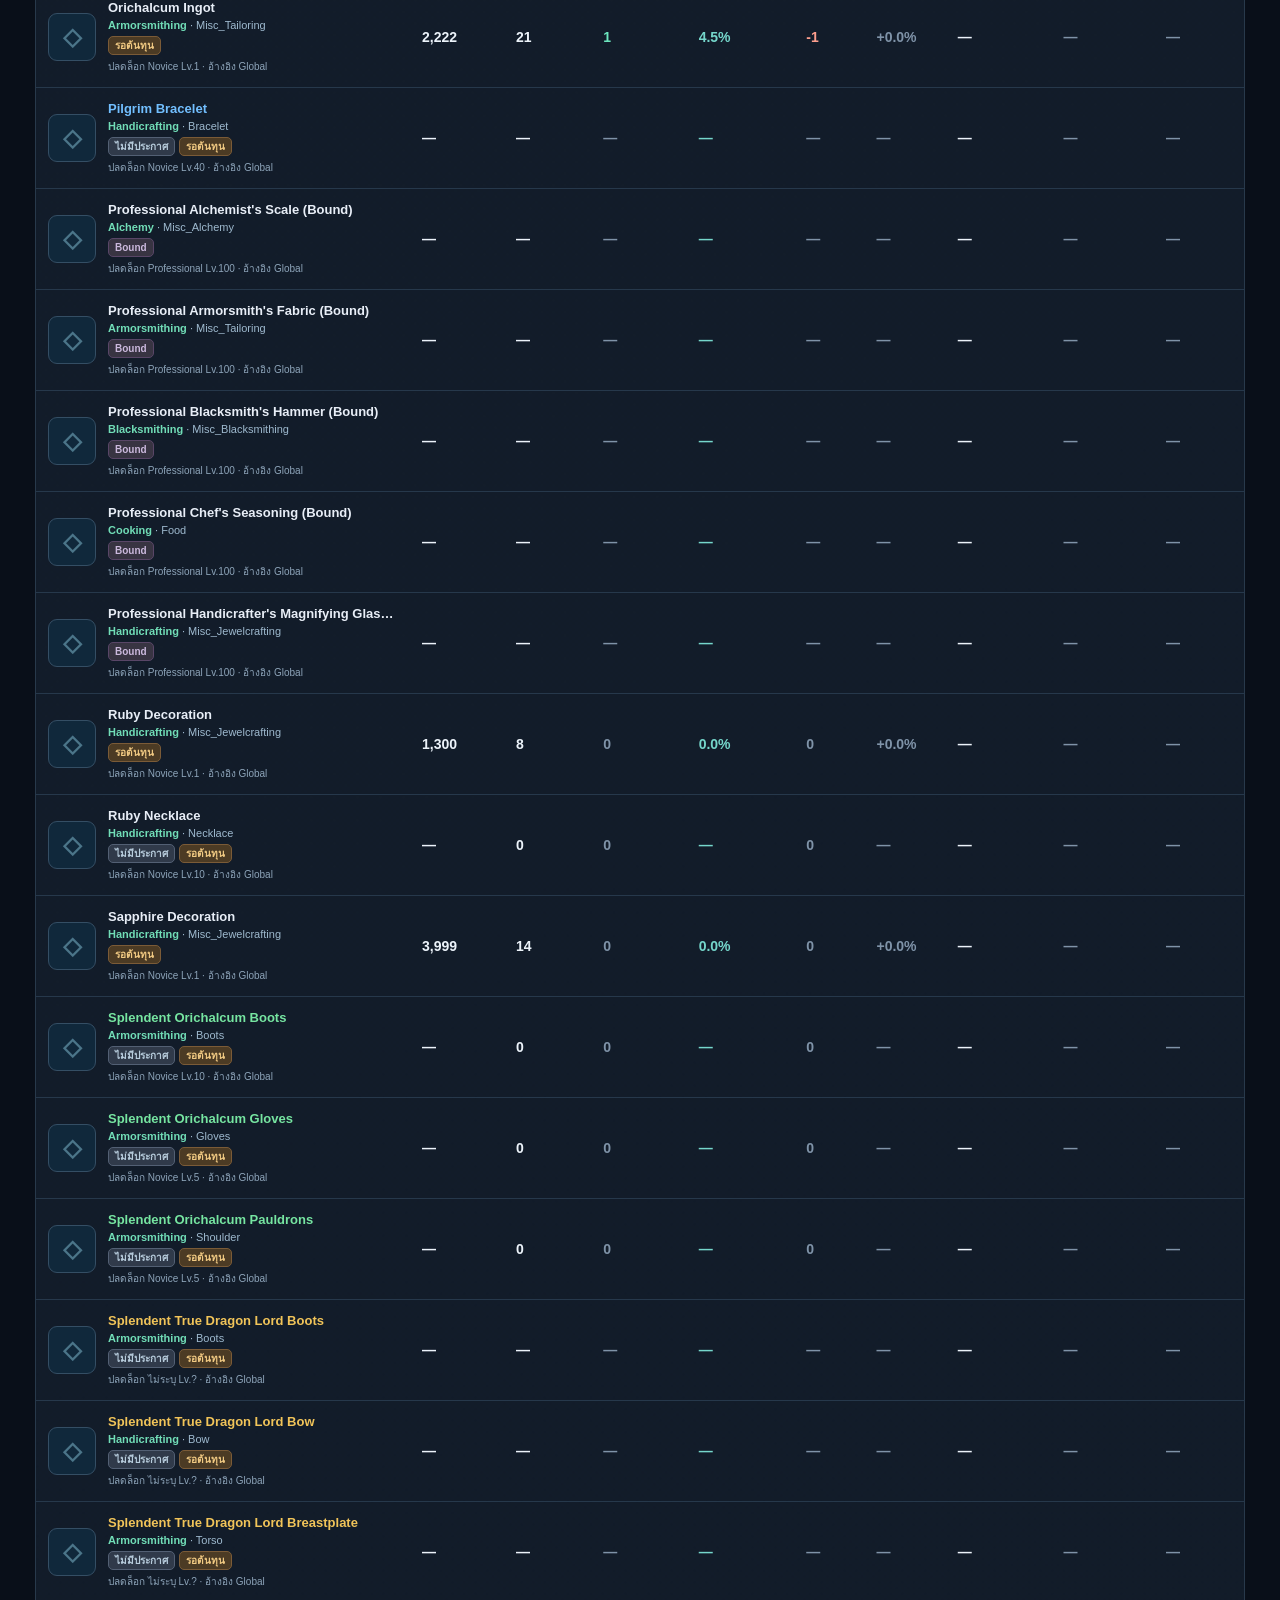
==== commit 42ff5e6e: "docs(ui): show Bound vendor-price opt-in instructions for consumables" ====
--- a/docs/index.html
+++ b/docs/index.html
@@ -33,7 +33,7 @@
  <div class="craft-category-area">
  <div class="craft-category-label">เลือกประเภทของคราฟ <span>ครบทุกสูตรในฐานข้อมูล Global ที่เรามี แม้ยังไม่มีราคาตลาด</span></div>
  <div id="craftFamilies" class="craft-families" role="group" aria-label="กรองประเภทของคราฟ"></div>
- <div class="craft-category-hint">Food, Drink, Potion และ Scroll ที่ใช้วัตถุดิบ Bound จะยังแสดงในตาราง · ค่าที่ไม่ทราบจะขึ้น “รอต้นทุน” แทนการสมมติว่าฟรี</div>
+ <div class="craft-category-hint">Food, Drink, Potion และ Scroll ที่ใช้วัตถุดิบ Bound จะยังแสดงในตาราง · ค่าที่ไม่ทราบจะขึ้น “รอต้นทุน” แทนการสมมติว่าฟรี · ถ้าต้องการทดลองใช้ราคาวัตถุดิบ Bound จาก Taiwan ให้เปิดใน ⚙ ตั้งค่า</div>
  </div>
  <div class="toolrow"><input id="search" type="search" placeholder="ค้นหาชื่อสินค้า เช่น Potion / Scroll / Food / Item ID" aria-label="ค้นหาสินค้า"/><select id="recipeFilter" aria-label="ตัวกรอง"><option value="craft">สินค้าคราฟทั้งหมด (รวมที่ไม่มีราคา)</option><option value="evaluated">เฉพาะที่คำนวณต้นทุนได้</option><option value="reference">วิเคราะห์ต้นทุน (ยังไม่ยืนยันสูตร)</option><option value="available">คราฟได้ตามเลเวลของฉัน</option><option value="trial">น่าทดลองผลิต</option><option value="hot">🔥 ขายดี* (Listings ลดสูง)</option><option value="watchlist">Watchlist</option><option value="job:Alchemy">Alchemy</option><option value="job:Armorsmithing">Armorsmithing</option><option value="job:Blacksmithing">Blacksmithing</option><option value="job:Handicrafting">Handicrafting</option><option value="job:Cooking">Cooking</option><option value="all">ทุกไอเทมในตลาด</option></select><select id="sort" aria-label="เรียงลำดับ"><option value="score">Investment Score ↓ / fallback Margin</option><option value="margin">Margin %</option><option value="profit">กำไร/ชิ้น</option><option value="roi">ROI</option><option value="cost">Cost/K</option><option value="ask">ราคาขาย</option><option value="listings">Listings</option><option value="drop">Removed</option><option value="outflow">Outflow %</option><option value="delta">Net Δ</option><option value="price">Price Δ</option><option value="name">ชื่อ A–Z</option><option value="status">Action</option></select><button class="soft" id="refresh">↻ รีเฟรช</button></div>
  <div class="sort-hint" id="sortHint" aria-live="polite">คลิกหัวคอลัมน์เพื่อ Sort ข้อมูล</div>
@@ -45,6 +45,6 @@
 </main>
 </div>
 <dialog id="recipeDialog" class="popup"><form id="recipeForm"><div class="dialog-head"><div><div class="eyebrow">PERSONAL RECIPE CATALOG</div><h2>เพิ่ม / ยืนยันสูตรคราฟ</h2></div><button type="button" class="soft small" id="recipeCancel">ปิด</button></div><p class="form-hint">กรอกสูตรจากในเกมด้วยตัวเอง ไม่ต้องดึงข้อมูลจาก Questlog แบบอัตโนมัติ สูตรถูกเก็บในเบราว์เซอร์เครื่องนี้เท่านั้น</p><div class="form-grid"><label>ชื่อไอเทมที่ผลิต *<input id="recipeName" required placeholder="Superior Speed Scroll"/></label><label>Item ID (ถ้าทราบ)<input id="recipeItemId" placeholder="เช่น 511060016"/></label><label>อาชีพ<select id="recipeJob"><option>Alchemy</option><option>Armorsmithing</option><option>Blacksmithing</option><option>Handicrafting</option><option>Cooking</option></select></label><label>เลเวลสูตร<input id="recipeLevel" type="number" min="0" max="100" value="1" required/></label><label>จำนวนผลผลิตต่อครั้ง *<input id="recipeOutput" type="number" min="1" value="1" required/></label><label>อัตราคราฟสำเร็จ (%) *<input id="recipeSuccess" type="number" min="0.1" max="100" step="0.1" value="95" required/></label><label>รวมค่า NPC/Bound ต่อคราฟ (K)<input id="recipeNpc" type="number" min="0" placeholder="เว้นว่างถ้าไม่ทราบ"/></label></div><label class="full-field">วัตถุดิบ (หนึ่งบรรทัดต่อชิ้น: ชื่อ | จำนวน) *<textarea id="recipeIngredients" rows="4" required placeholder="Spiritstone | 10&#10;Yggdrasil Paper | 1"></textarea></label><label class="verify-row"><input type="checkbox" id="recipeVerified"/> ฉันตรวจสอบจำนวนวัสดุ/ผลผลิต/โอกาสสำเร็จกับในเกมแล้ว</label><p class="form-error" id="recipeError" aria-live="polite"></p><button class="primary-btn" type="submit">บันทึกสูตร</button></form></dialog>
-<dialog id="settingsDialog" class="popup"><div class="dialog-head"><div><div class="eyebrow">CONFIGURATION & BACKUP</div><h2>ตั้งค่าการลงทุน</h2></div><button id="settingsClose" class="soft small">ปิด</button></div><div class="form-grid"><label>Market Tax (%)<input id="taxRate" type="number" min="0" max="50" step="0.1" value="10"/></label><label>Listing Fee / ชิ้น (K)<input id="listingFee" type="number" min="0" step="1" value="0"/></label><label>Crafting Fee / ครั้ง (K)<input id="craftingFee" type="number" min="0" step="1" value="0"/></label></div><label class="vendor-optin"><input id="useVendorReference" type="checkbox"/> ยอมให้ใช้ราคา NPC Shop จาก Taiwan เป็นค่าอ้างอิง <small>(ไม่ใช่ราคา Global ที่ยืนยันแล้ว; เปิดเองเมื่ออยากประมาณต้นทุน Chain ที่ไม่มีราคาตลาด)</small></label><h3 class="settings-subtitle">Crafting Level ของคุณ (ค่าเริ่มต้นทุกสาย Lv.100)</h3><div class="form-grid"><label>Alchemy Lv.<input id="levelAlchemy" type="number" min="0" max="100" value="100" placeholder="0–100"/></label><label>Blacksmithing Lv.<input id="levelBlacksmithing" type="number" min="0" max="100" value="100" placeholder="0–100"/></label><label>Armorsmithing Lv.<input id="levelArmorsmithing" type="number" min="0" max="100" value="100" placeholder="0–100"/></label><label>Handicrafting Lv.<input id="levelHandicrafting" type="number" min="0" max="100" value="100" placeholder="0–100"/></label><label>Cooking Lv.<input id="levelCooking" type="number" min="0" max="100" value="100" placeholder="0–100"/></label></div><p class="form-hint">ค่าภาษีและค่าธรรมเนียมเริ่มต้นเป็นสมมติฐาน · สูตรเกมอ้างอิงจาก Global client 21 ก.ย. 2026 ไม่ได้ยืนยันโอกาสคราฟสำเร็จ และไม่ได้ใช้ราคาของ Bound จากต่างประเทศโดยอัตโนมัติ · กรอกราคา NPC เองเพื่อให้คำนวณได้</p><div class="button-stack"><button id="importRecipes" class="soft">นำเข้า Recipe JSON</button><button id="downloadTemplate" class="soft">ดาวน์โหลดตัวอย่างไฟล์สูตร</button><button id="exportRecipes" class="soft">Export สูตร + การตั้งค่า</button><button id="importBackup" class="soft">Restore ไฟล์สำรอง</button><button id="importMarket" class="soft">นำเข้า Market Snapshot JSON (ชั่วคราว)</button></div><input id="recipeFile" type="file" accept=".json,application/json" hidden/><input id="backupFile" type="file" accept=".json,application/json" hidden/><input id="marketFile" type="file" accept=".json,application/json" multiple hidden/><p class="form-hint">GitHub Pages ฟรีใช้ได้กับ Public Repo และข้อมูลตลาดใน repo จะเป็นสาธารณะ การตั้งค่าและสูตรที่เพิ่มเองเก็บเฉพาะ Browser จนกว่าจะ Export</p></dialog>
+<dialog id="settingsDialog" class="popup"><div class="dialog-head"><div><div class="eyebrow">CONFIGURATION & BACKUP</div><h2>ตั้งค่าการลงทุน</h2></div><button id="settingsClose" class="soft small">ปิด</button></div><div class="form-grid"><label>Market Tax (%)<input id="taxRate" type="number" min="0" max="50" step="0.1" value="10"/></label><label>Listing Fee / ชิ้น (K)<input id="listingFee" type="number" min="0" step="1" value="0"/></label><label>Crafting Fee / ครั้ง (K)<input id="craftingFee" type="number" min="0" step="1" value="0"/></label></div><label class="vendor-optin"><input id="useVendorReference" type="checkbox"/> ยอมให้ใช้ราคา NPC Shop จาก Taiwan เป็นค่าอ้างอิง <small>(อ้างอิงร้าน NPC Taiwan เท่านั้น ไม่ใช่ราคาที่ตรวจจาก Fregion · ใช้ช่วยประมาณต้นทุนอาหาร, Potion, Scroll และ Chain; ปิดไว้เป็นค่าเริ่มต้น)</small></label><h3 class="settings-subtitle">Crafting Level ของคุณ (ค่าเริ่มต้นทุกสาย Lv.100)</h3><div class="form-grid"><label>Alchemy Lv.<input id="levelAlchemy" type="number" min="0" max="100" value="100" placeholder="0–100"/></label><label>Blacksmithing Lv.<input id="levelBlacksmithing" type="number" min="0" max="100" value="100" placeholder="0–100"/></label><label>Armorsmithing Lv.<input id="levelArmorsmithing" type="number" min="0" max="100" value="100" placeholder="0–100"/></label><label>Handicrafting Lv.<input id="levelHandicrafting" type="number" min="0" max="100" value="100" placeholder="0–100"/></label><label>Cooking Lv.<input id="levelCooking" type="number" min="0" max="100" value="100" placeholder="0–100"/></label></div><p class="form-hint">ค่าภาษีและค่าธรรมเนียมเริ่มต้นเป็นสมมติฐาน · สูตรเกมอ้างอิงจาก Global client 21 ก.ย. 2026 ไม่ได้ยืนยันโอกาสคราฟสำเร็จ และไม่ได้ใช้ราคาของ Bound จากต่างประเทศโดยอัตโนมัติ · กรอกราคา NPC เองเพื่อให้คำนวณได้</p><div class="button-stack"><button id="importRecipes" class="soft">นำเข้า Recipe JSON</button><button id="downloadTemplate" class="soft">ดาวน์โหลดตัวอย่างไฟล์สูตร</button><button id="exportRecipes" class="soft">Export สูตร + การตั้งค่า</button><button id="importBackup" class="soft">Restore ไฟล์สำรอง</button><button id="importMarket" class="soft">นำเข้า Market Snapshot JSON (ชั่วคราว)</button></div><input id="recipeFile" type="file" accept=".json,application/json" hidden/><input id="backupFile" type="file" accept=".json,application/json" hidden/><input id="marketFile" type="file" accept=".json,application/json" multiple hidden/><p class="form-hint">GitHub Pages ฟรีใช้ได้กับ Public Repo และข้อมูลตลาดใน repo จะเป็นสาธารณะ การตั้งค่าและสูตรที่เพิ่มเองเก็บเฉพาะ Browser จนกว่าจะ Export</p></dialog>
 </body>
 </html>
--- a/docs/styles.css
+++ b/docs/styles.css
@@ -84,3 +84,28 @@
 .vendor-optin{display:flex;align-items:flex-start;gap:9px;margin:15px 0 11px;color:#accbd9}
 .vendor-optin input{flex:0 0 auto;accent-color:#54caac;margin-top:4px}
 .vendor-optin small{display:block;color:#d9b47c;font-size:11px}
+
+/* Complete recipe catalog discovery: no recipe hidden just because vendor costs are unknown. */
+.craft-category-area{padding:5px 20px 13px;border-bottom:1px solid #263b4f;margin-bottom:11px}
+.craft-category-label{color:#deecf4;font-size:12px;font-weight:800;letter-spacing:.15px;margin:10px 0}
+.craft-category-label span{color:#86a6b7;font-size:11px;font-weight:400;margin-left:8px}
+.craft-families{display:flex;gap:8px;flex-wrap:wrap;align-items:center}
+.craft-family{appearance:none;border:1px solid #355166;background:#14293c;color:#b5cadb;
+ display:inline-flex;gap:8px;align-items:center;padding:9px 13px;border-radius:9px;font-weight:650;font-size:12px;cursor:pointer}
+.craft-family span{border:1px solid #3d5363;background:#0d2130;border-radius:30px;padding:1px 6px;color:#a6c0cf;font-size:10px}
+.craft-family.active{border-color:#55d4aa;background:#16473c;color:#c5fff0}
+.craft-family.active span{color:#aef1d4;border-color:#57af94;background:#174637}
+.craft-family:hover{border-color:#65cca9}
+.craft-family:focus-visible{outline:2px solid #c6f3dd;outline-offset:2px}
+.craft-category-hint{color:#8fabbc;font-size:11px;margin-top:9px;line-height:1.6}
+.market-tag-row{display:flex;gap:4px;flex-wrap:wrap;align-items:center;margin:5px 0 2px}
+.market-tag-row:empty{display:none}
+.market-data-tag{display:inline-flex;align-items:center;border-radius:5px;padding:2px 6px;font-size:10px;font-weight:700;line-height:1.3}
+.market-data-tag.bound{background:#383442;color:#cbb9dd;border:1px solid #594667}
+.market-data-tag.unlisted{background:#303a4a;color:#b8cddd;border:1px solid #536074}
+.market-data-tag.needs-cost{background:#4c3b24;color:#f1ca83;border:1px solid #7b5b37}
+.market-note{background:#12283b;border:1px solid #47617b;color:#c3d5e2;padding:10px 12px;border-radius:9px;font-size:12px;margin:12px 0}
+.unlisted-market-note{color:#ecc987}
+.pill.unlisted{background:#293b4b;color:#bbd2e2}
+.pill.bound{background:#3a3242;color:#dbc4e3}
+@media(max-width:670px){.craft-category-area{padding:5px 11px 14px}.craft-family{padding:9px 10px}.craft-category-label span{display:block;margin-left:0;margin-top:3px}}
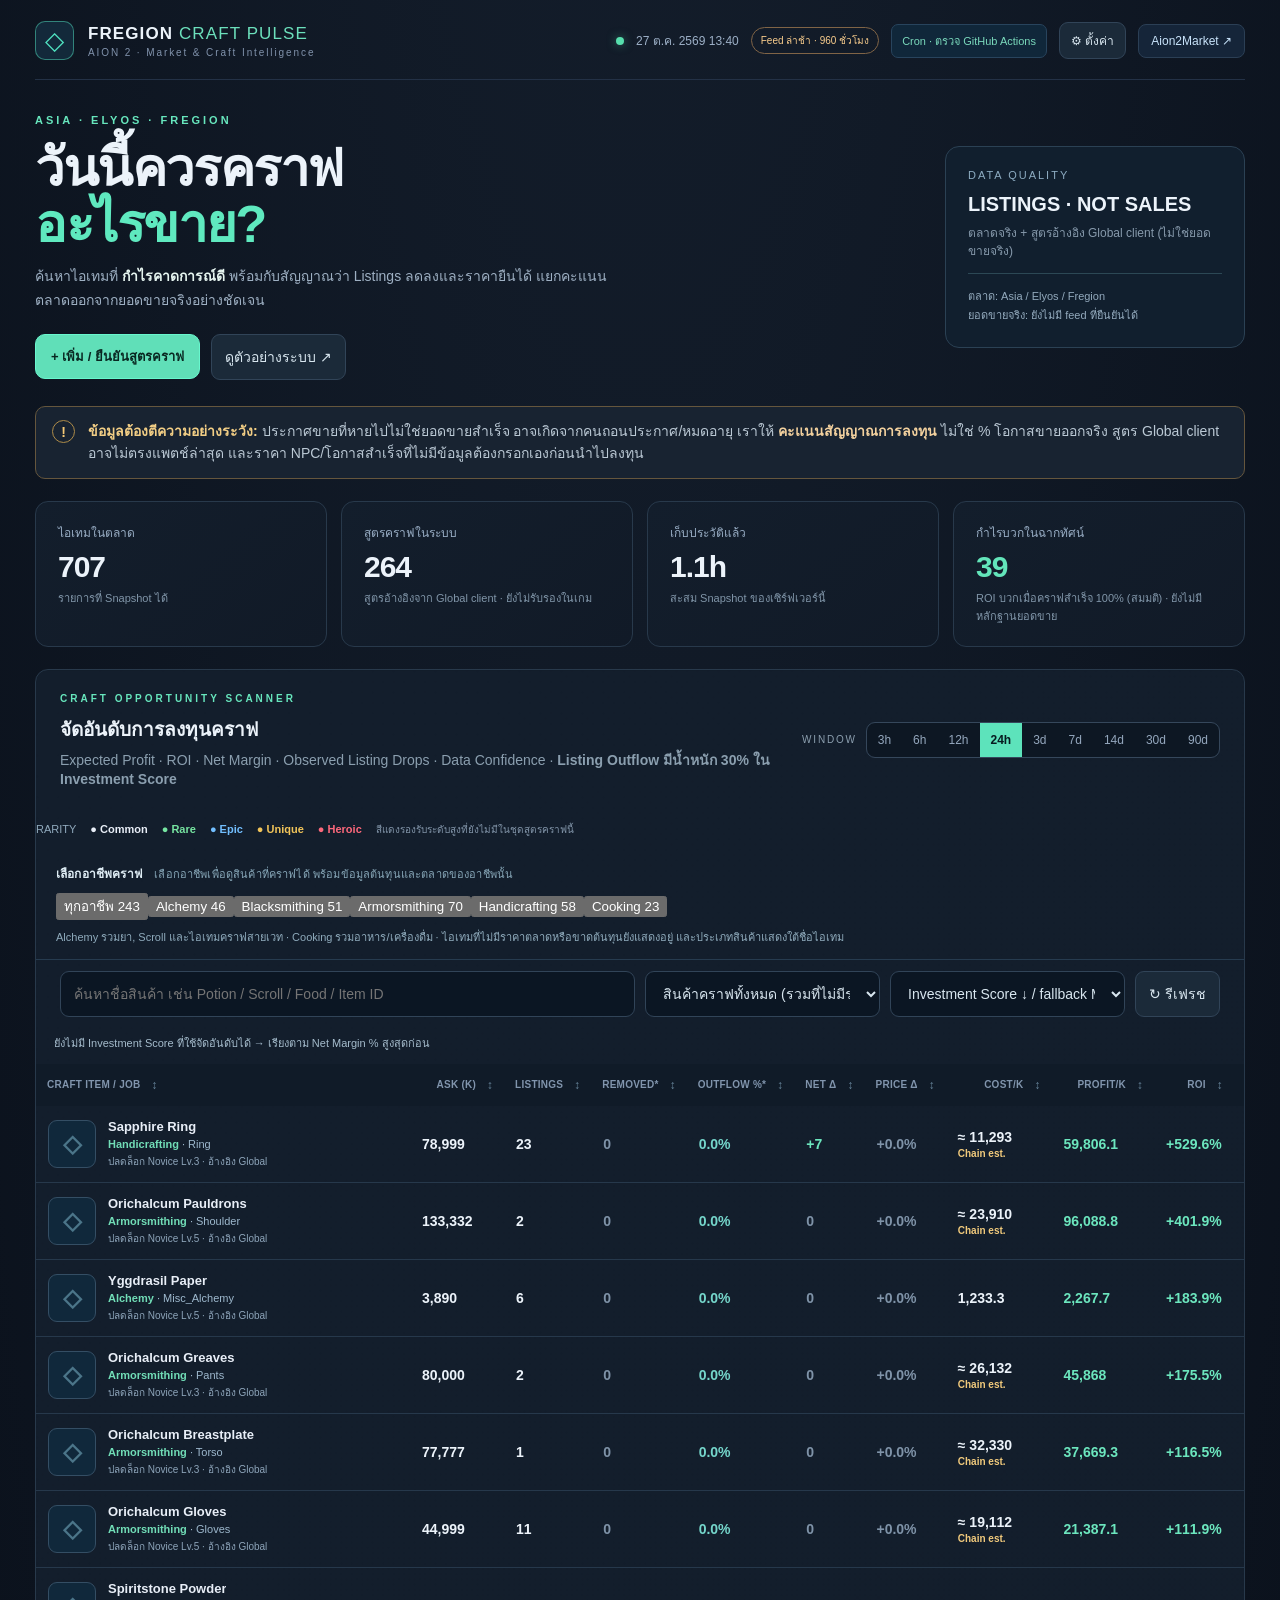
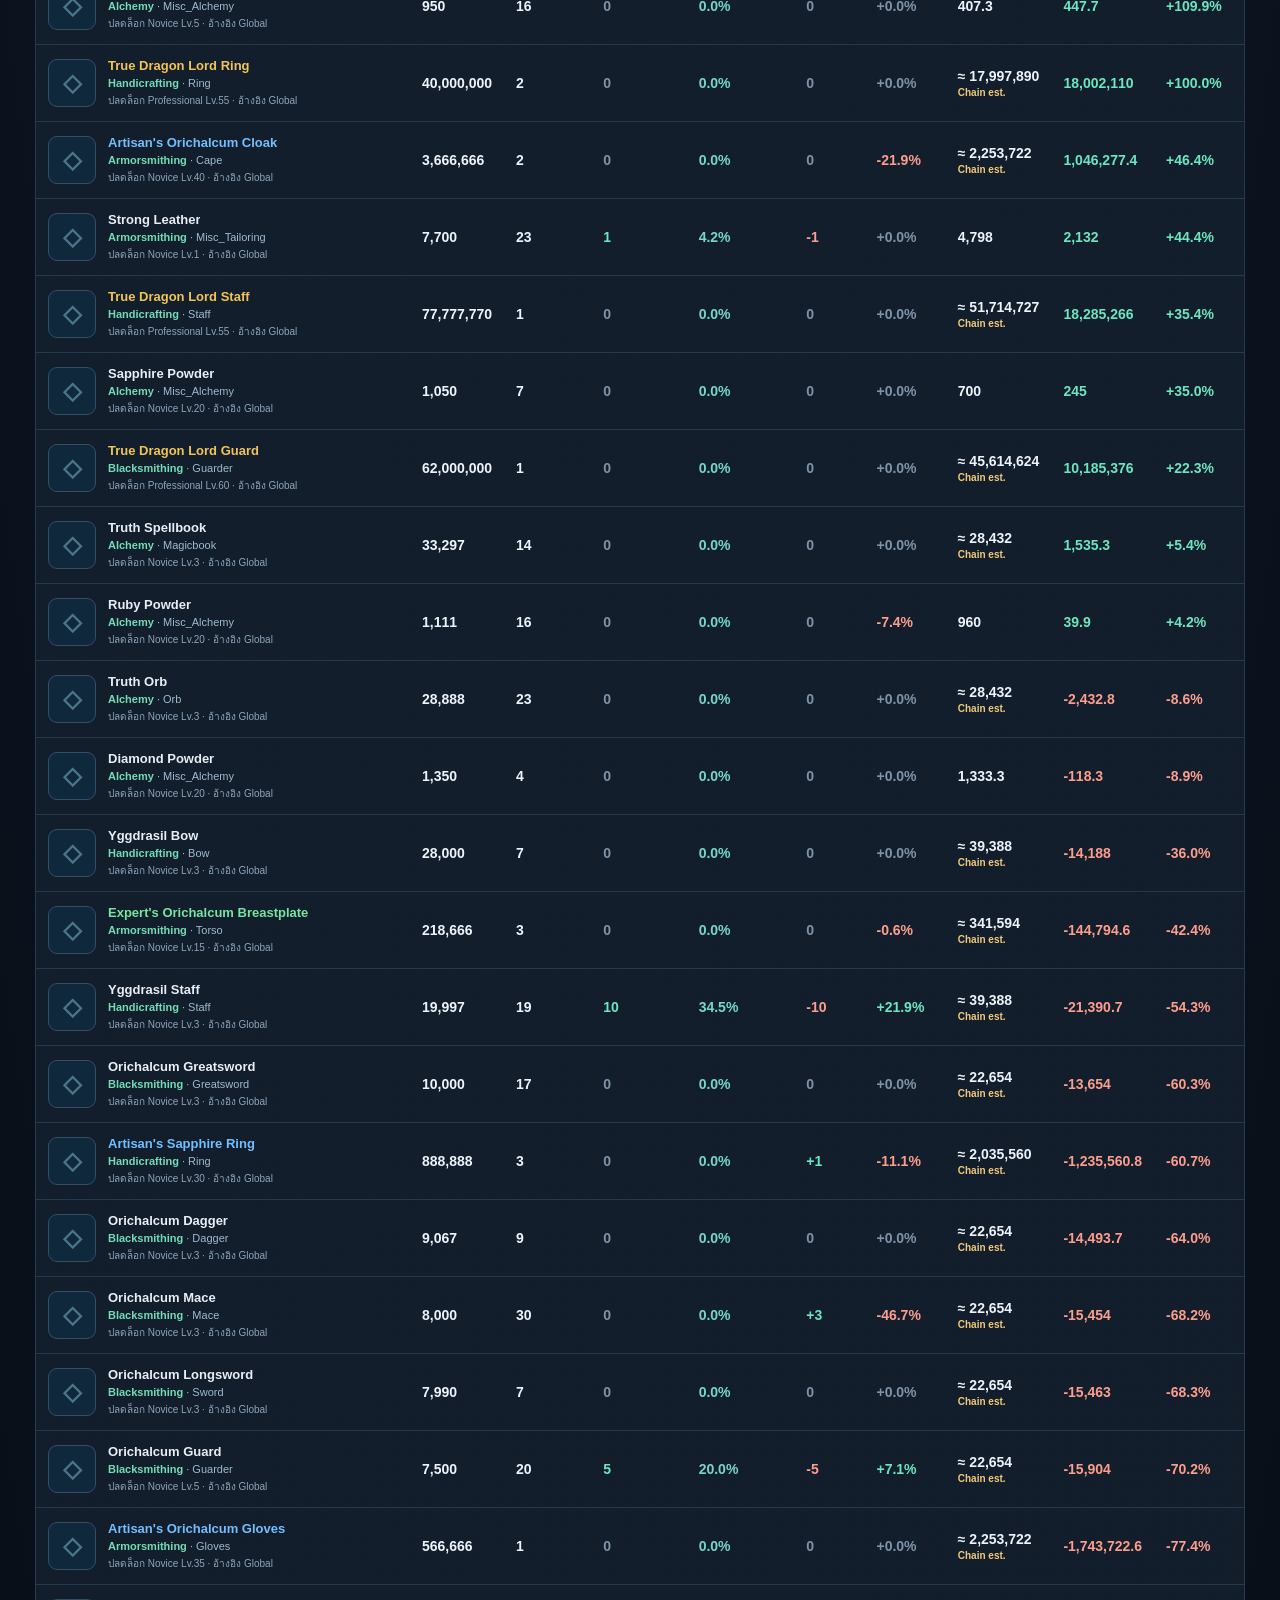
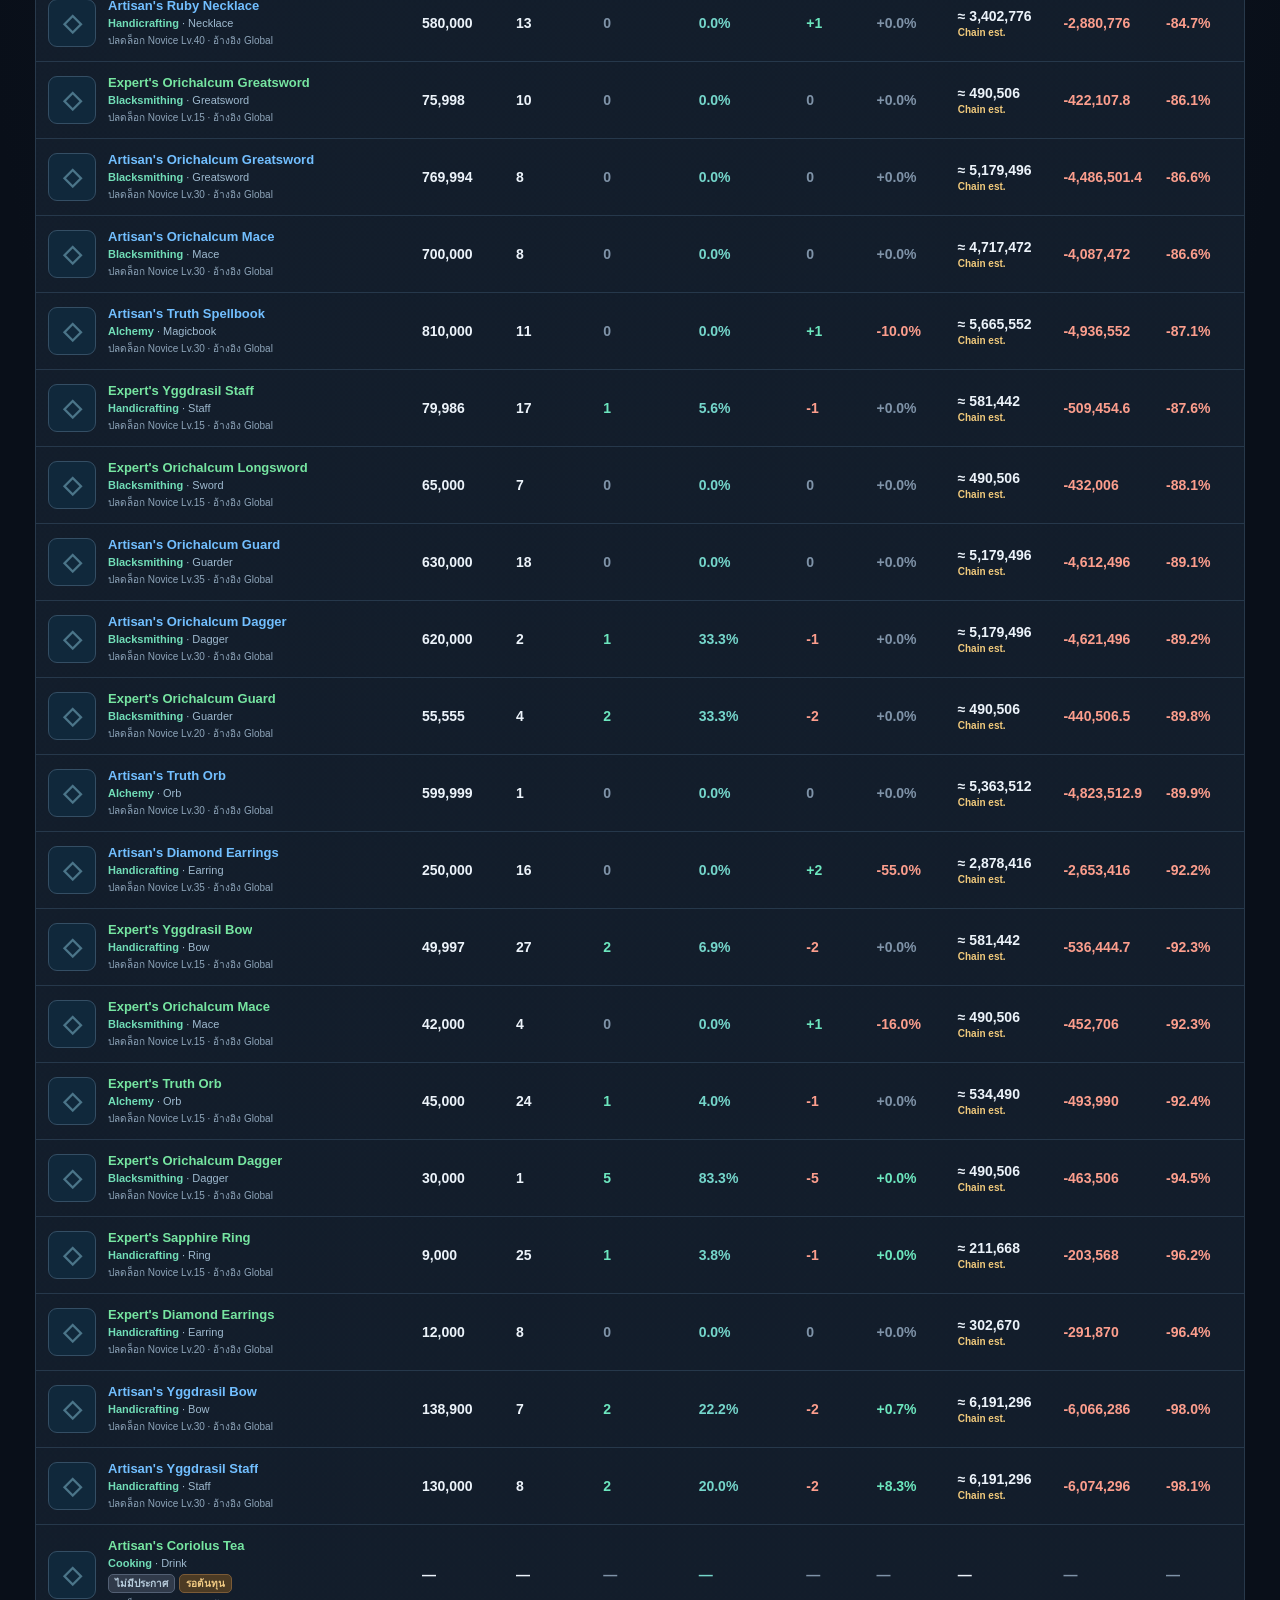
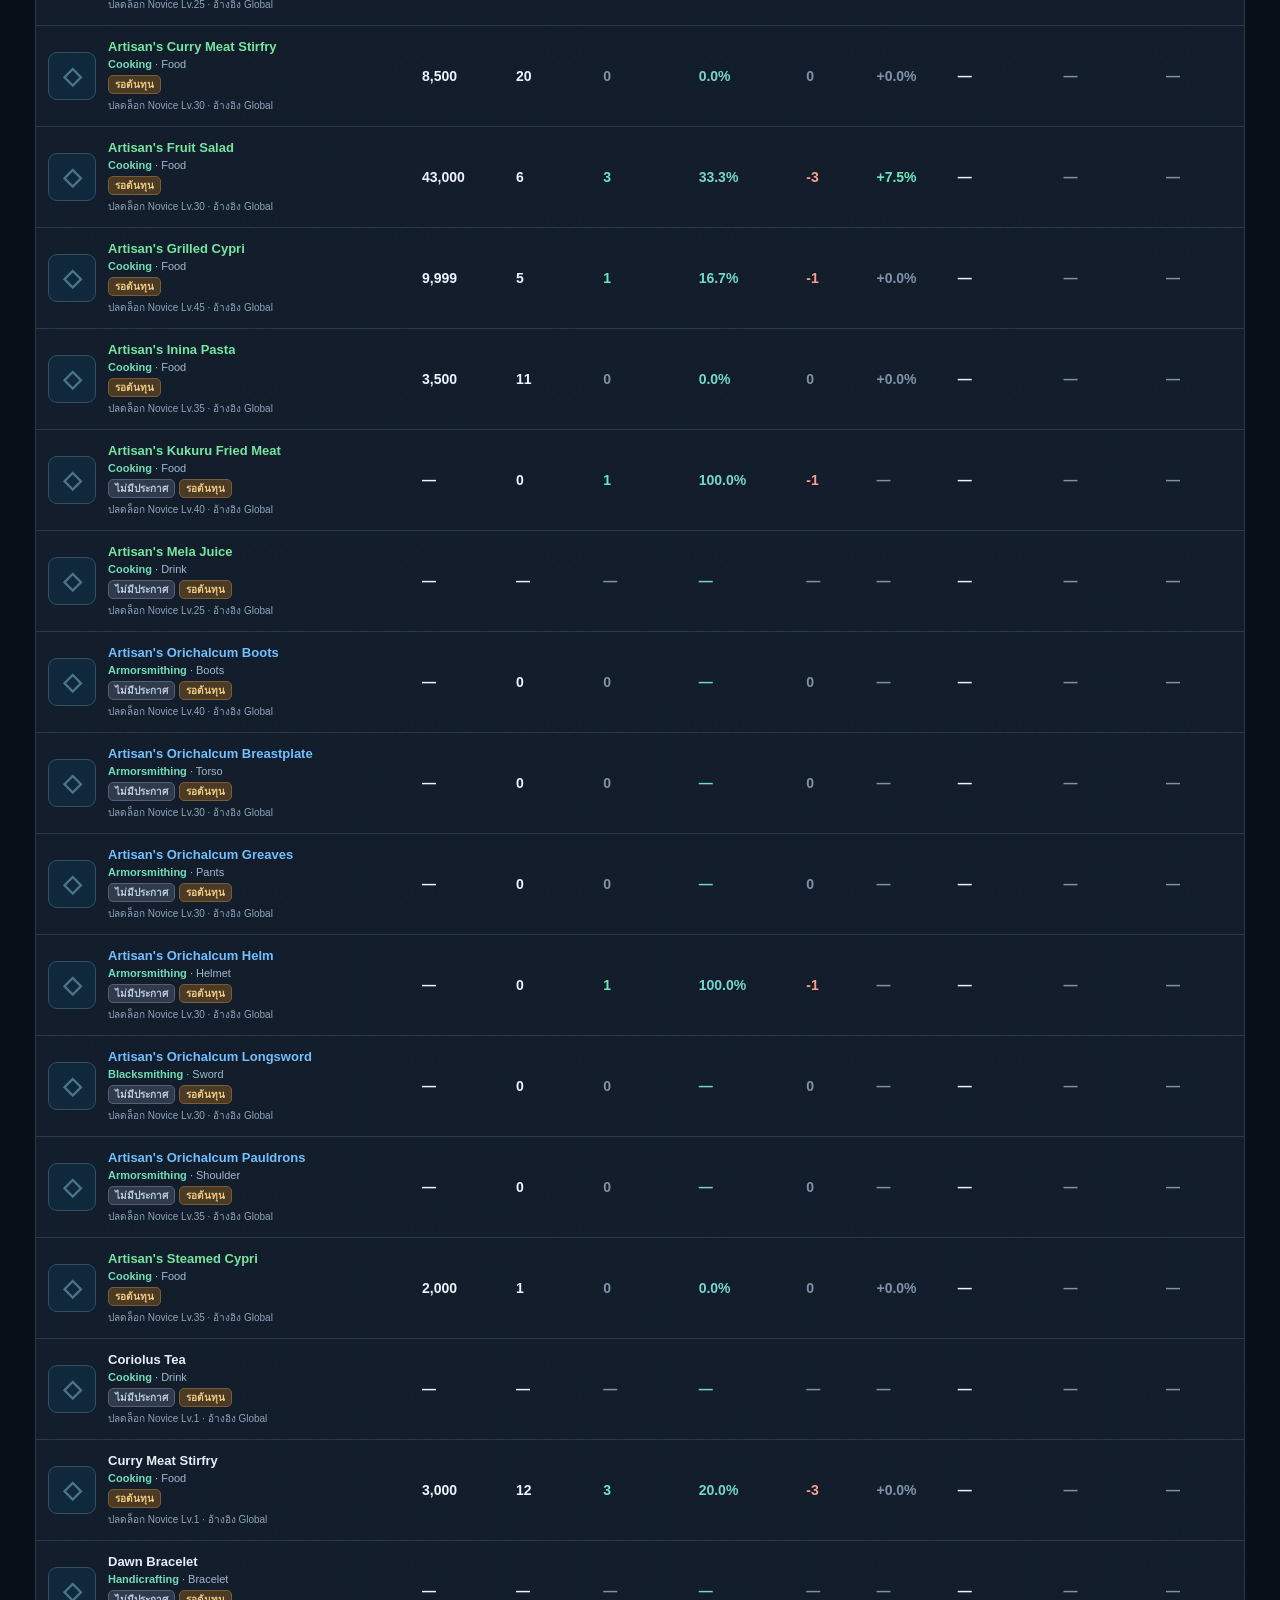
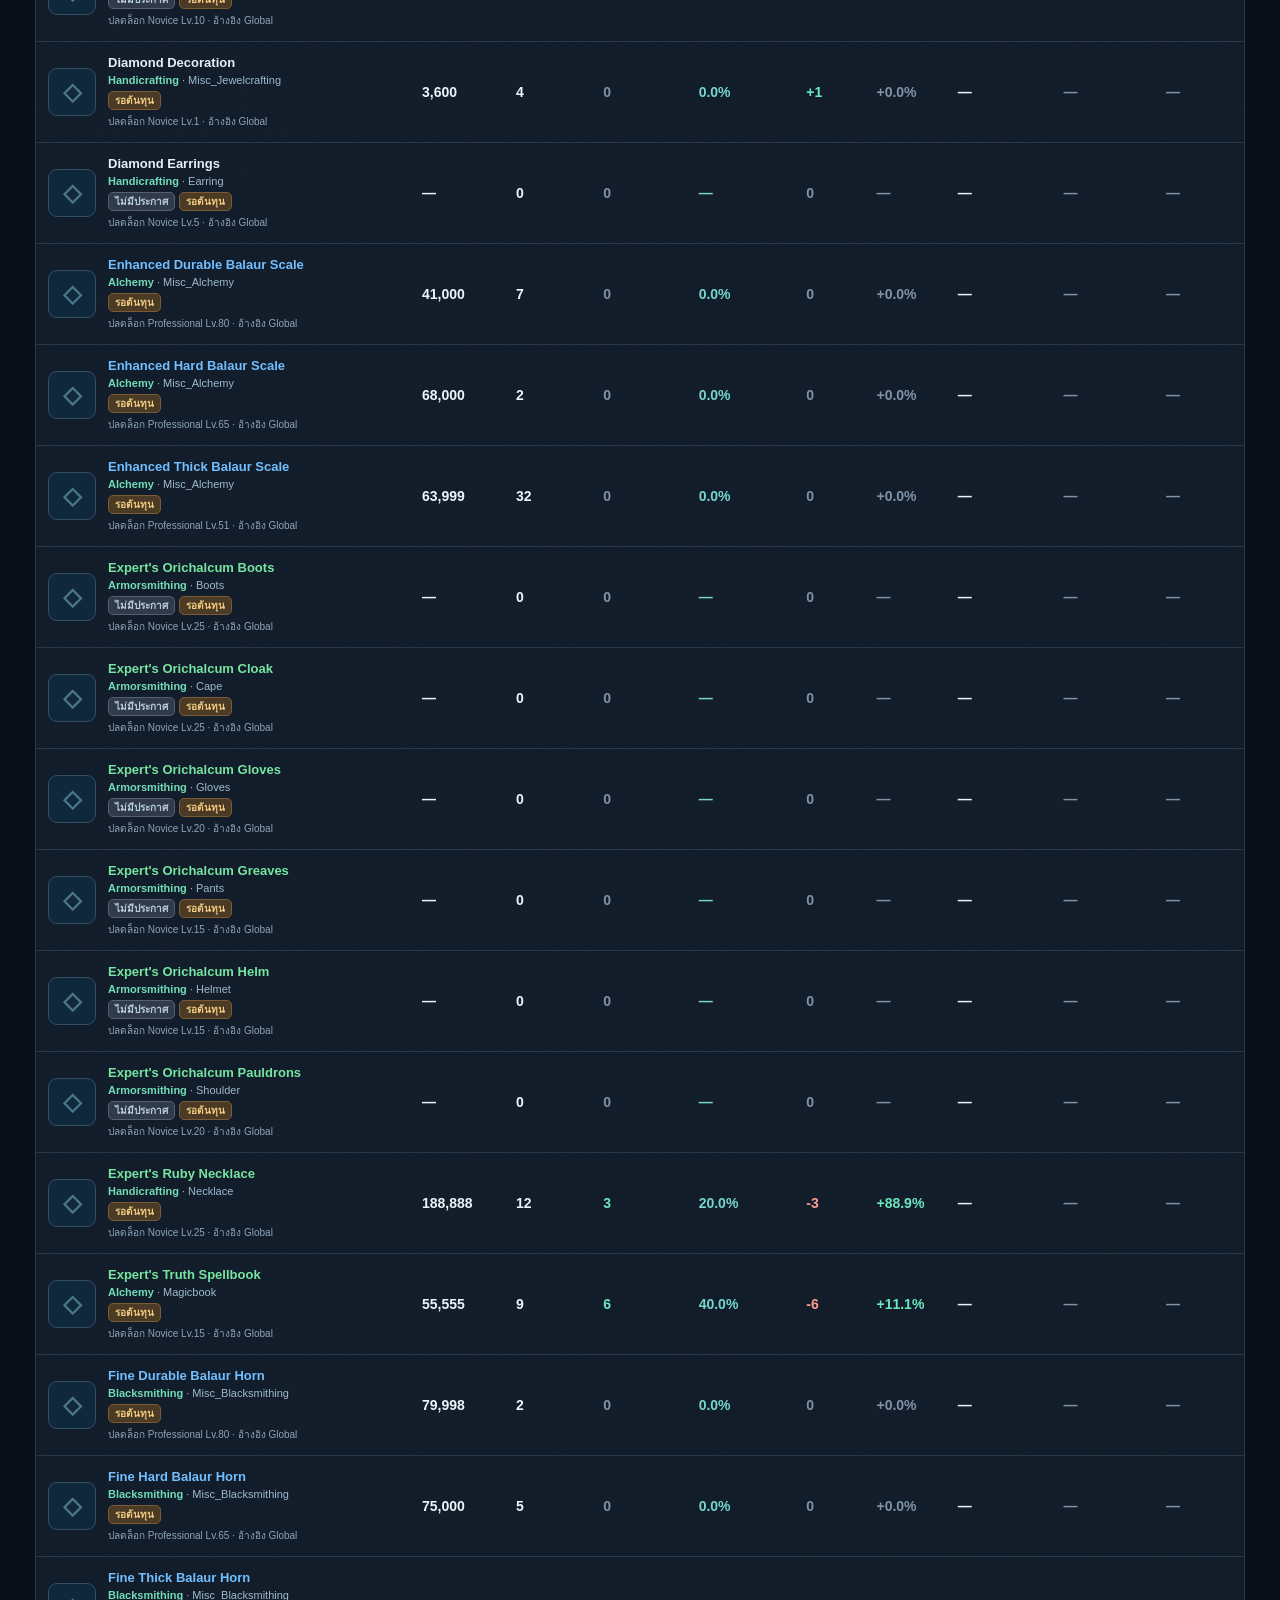
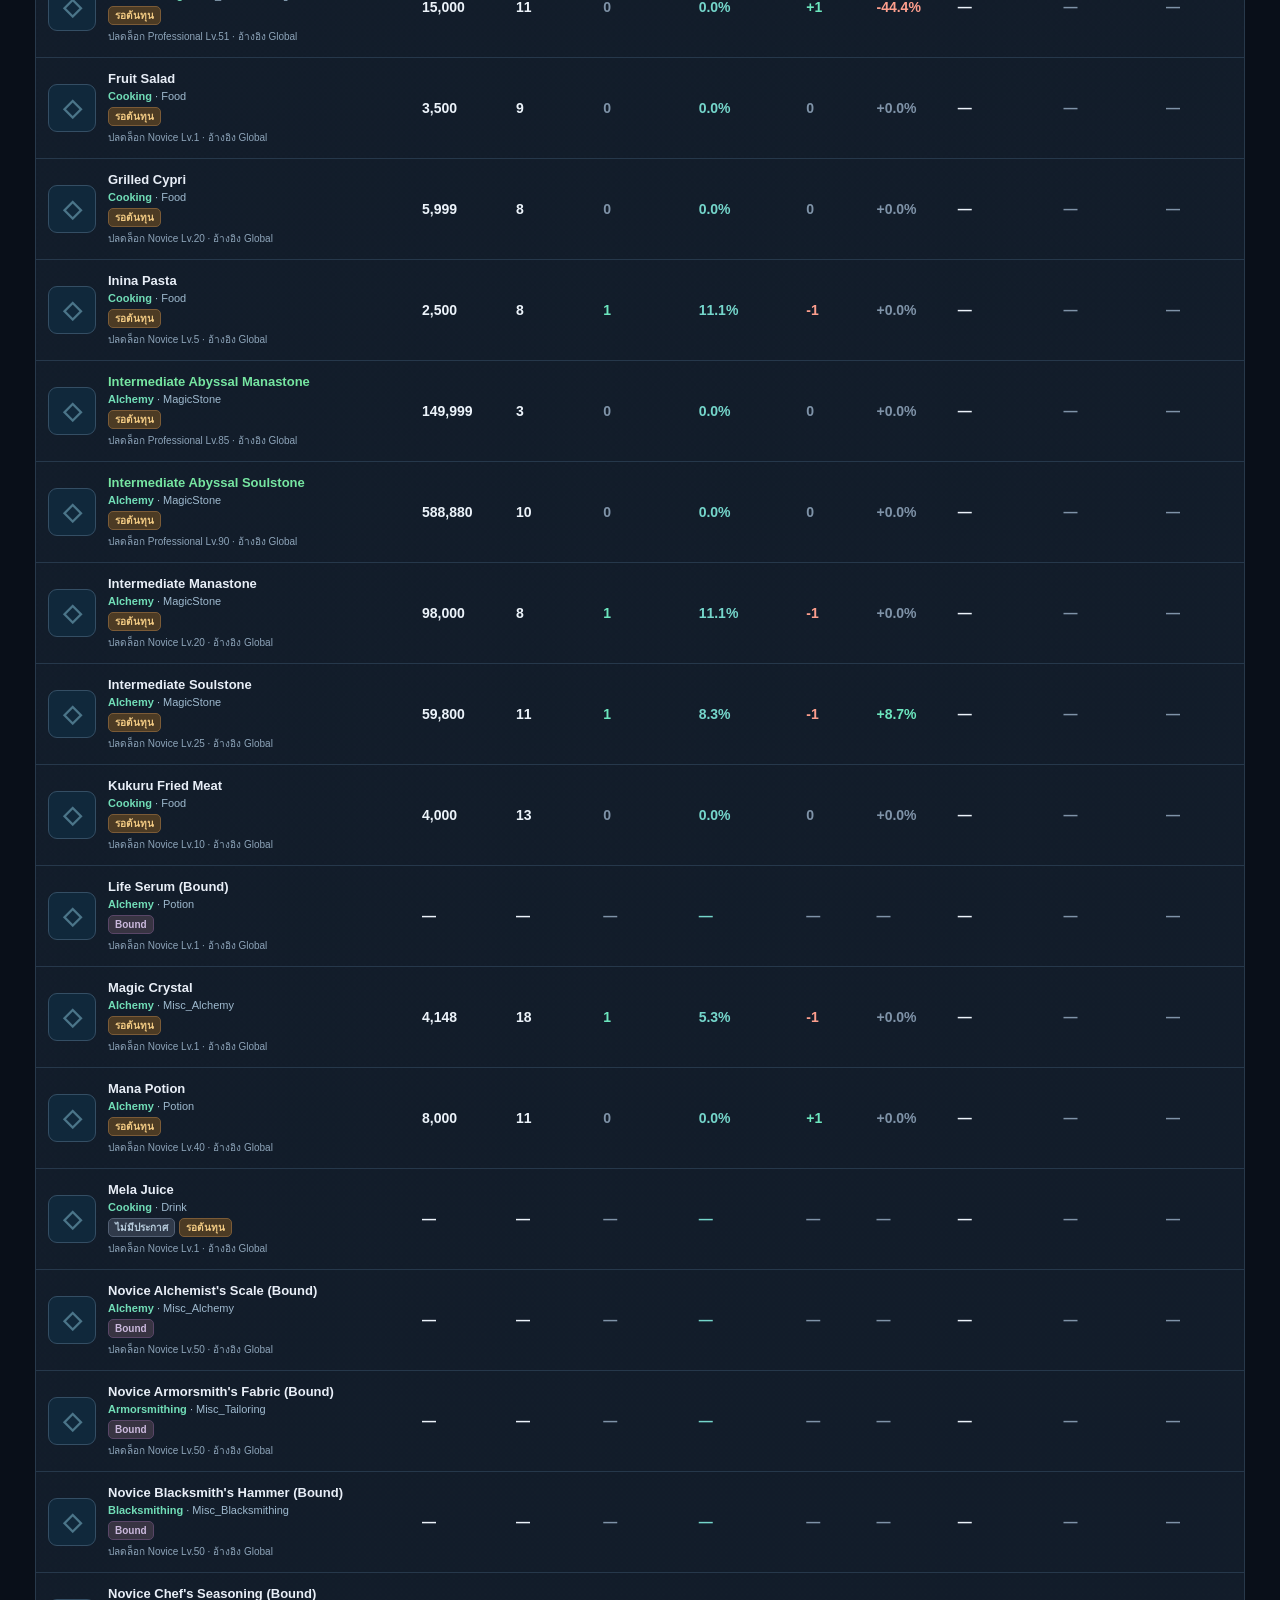
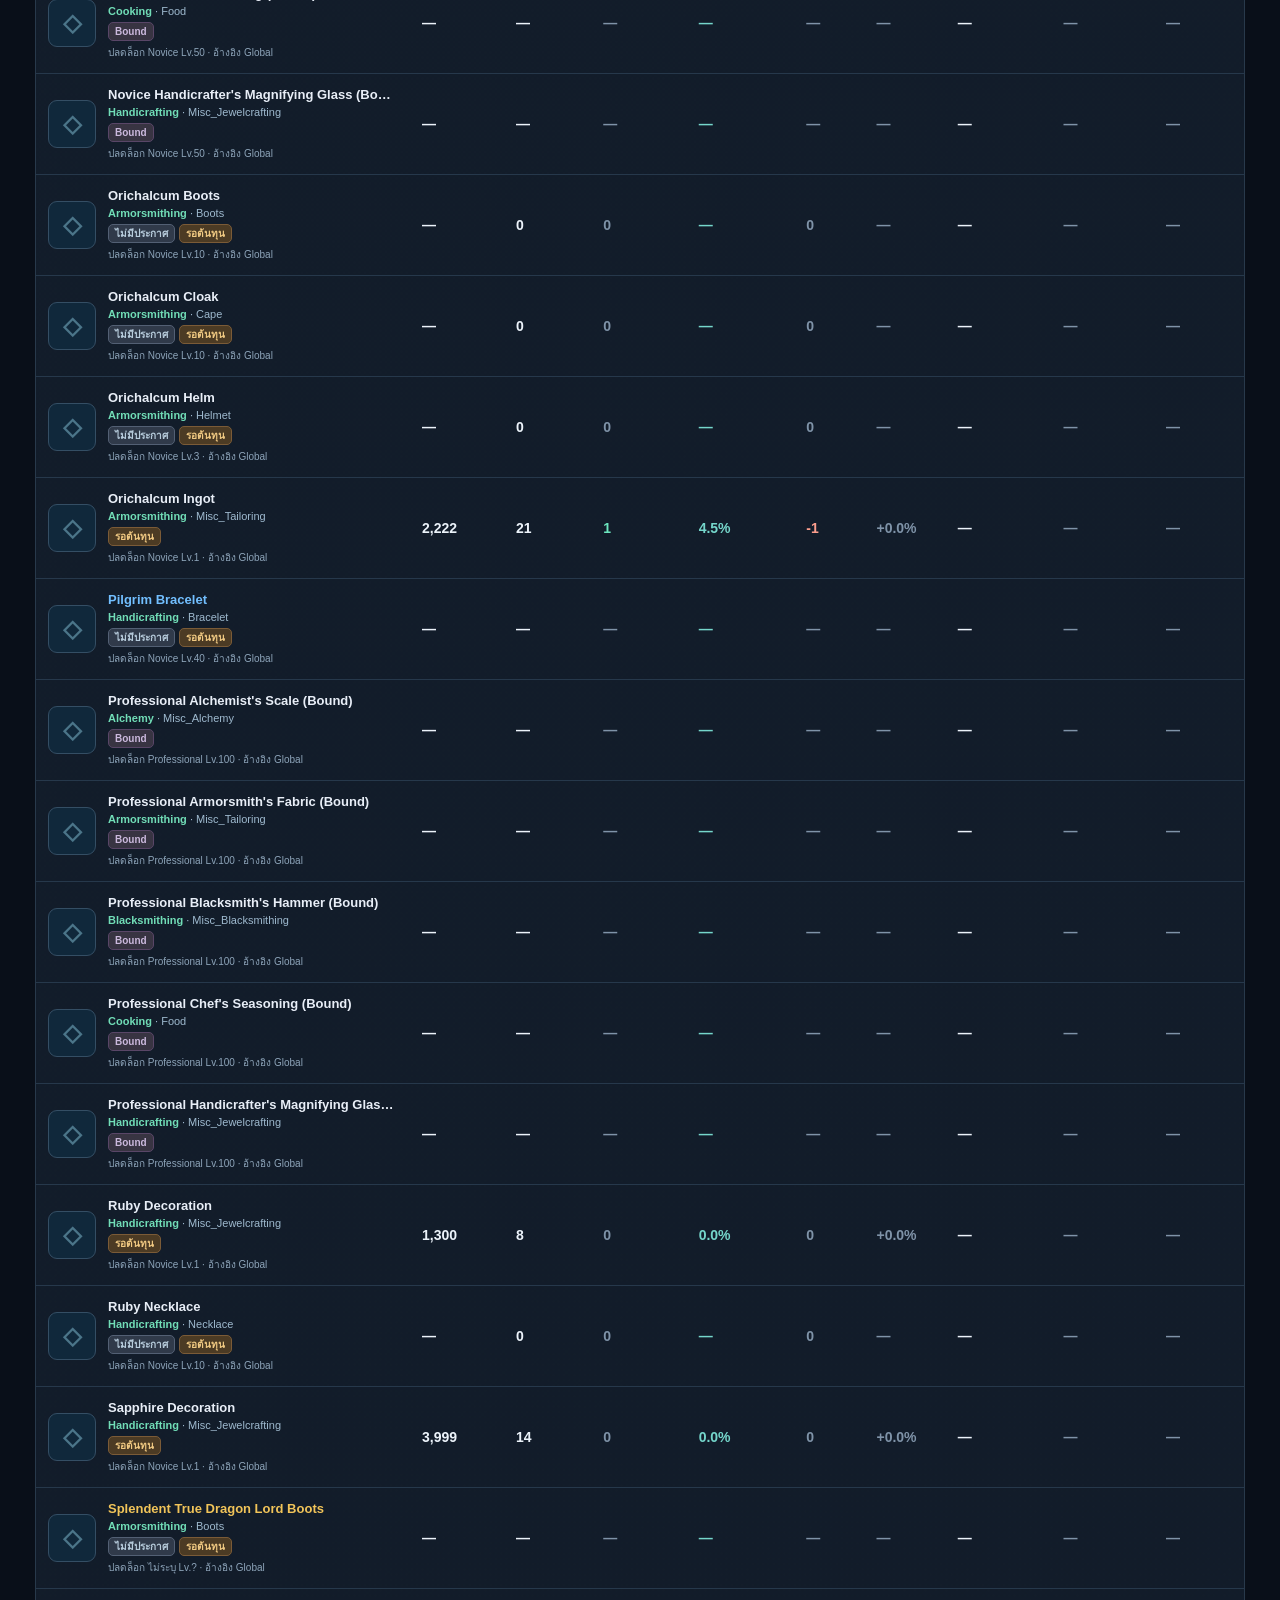
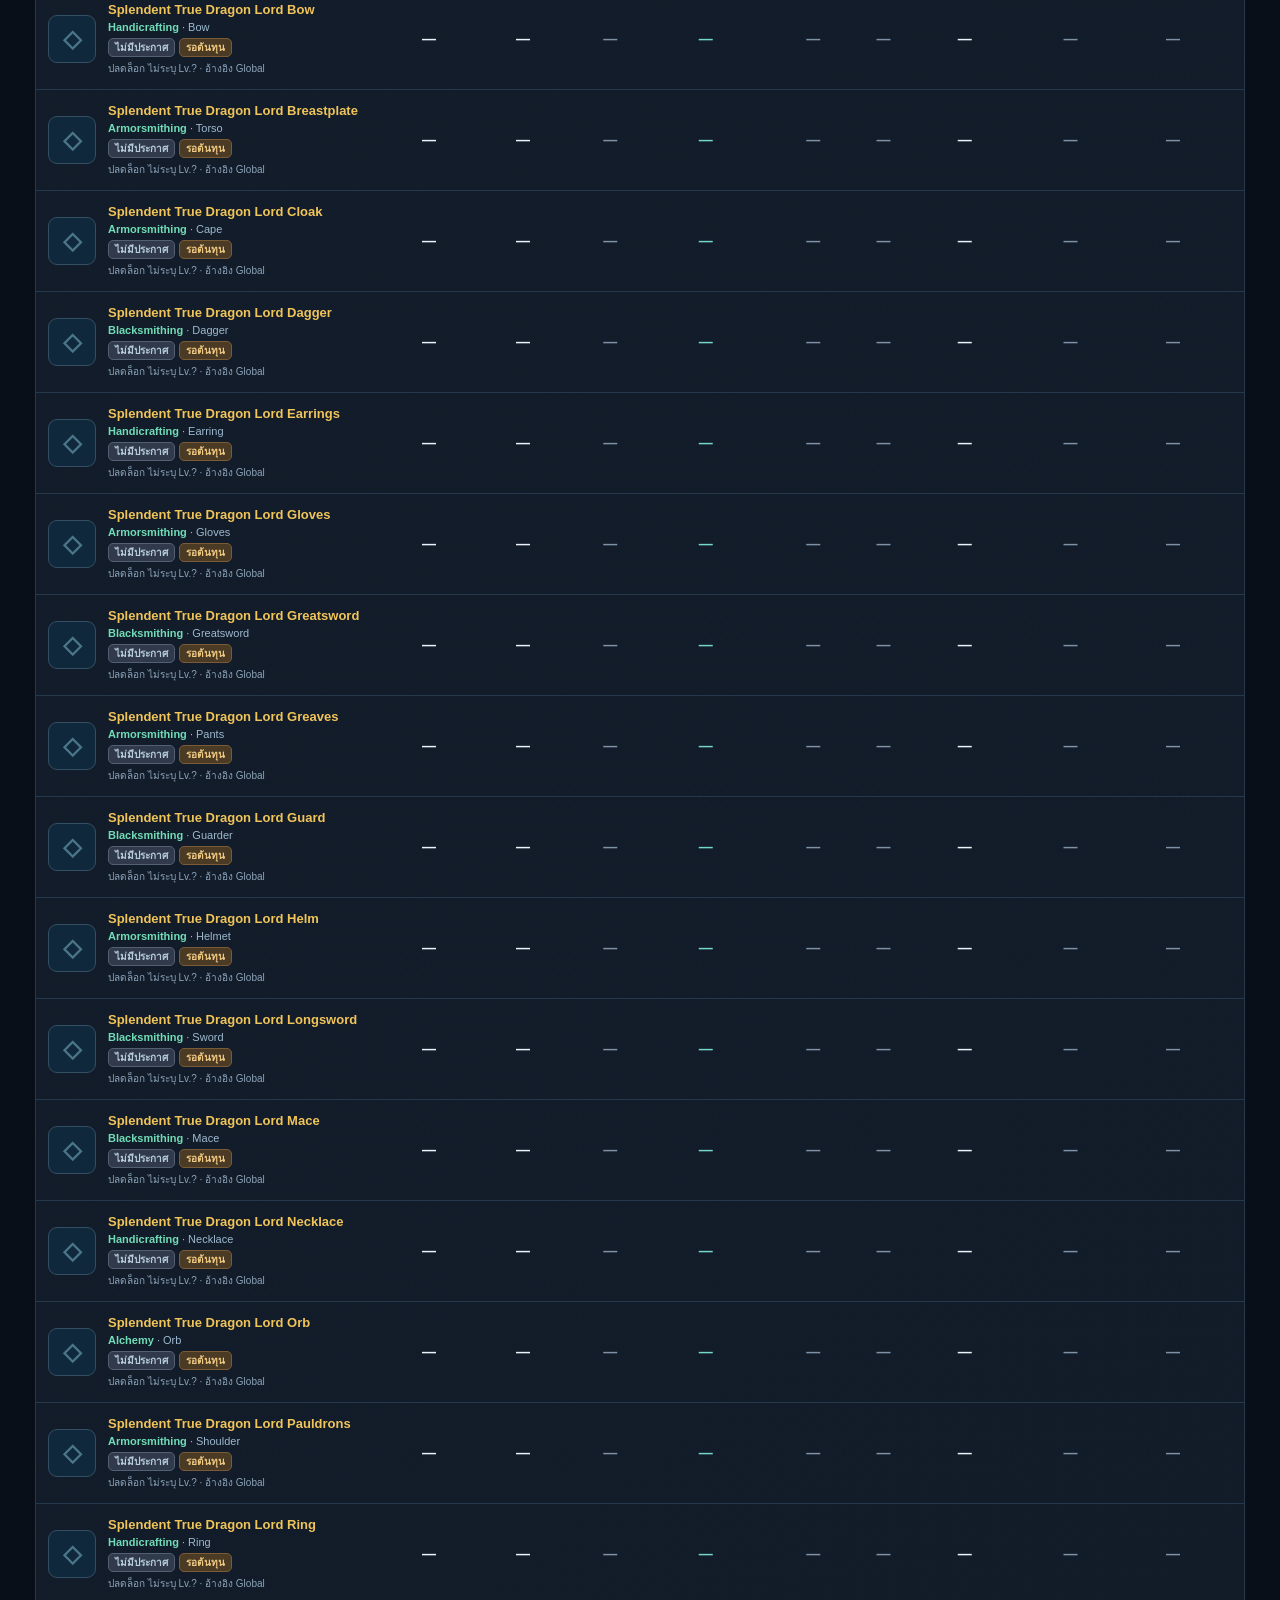
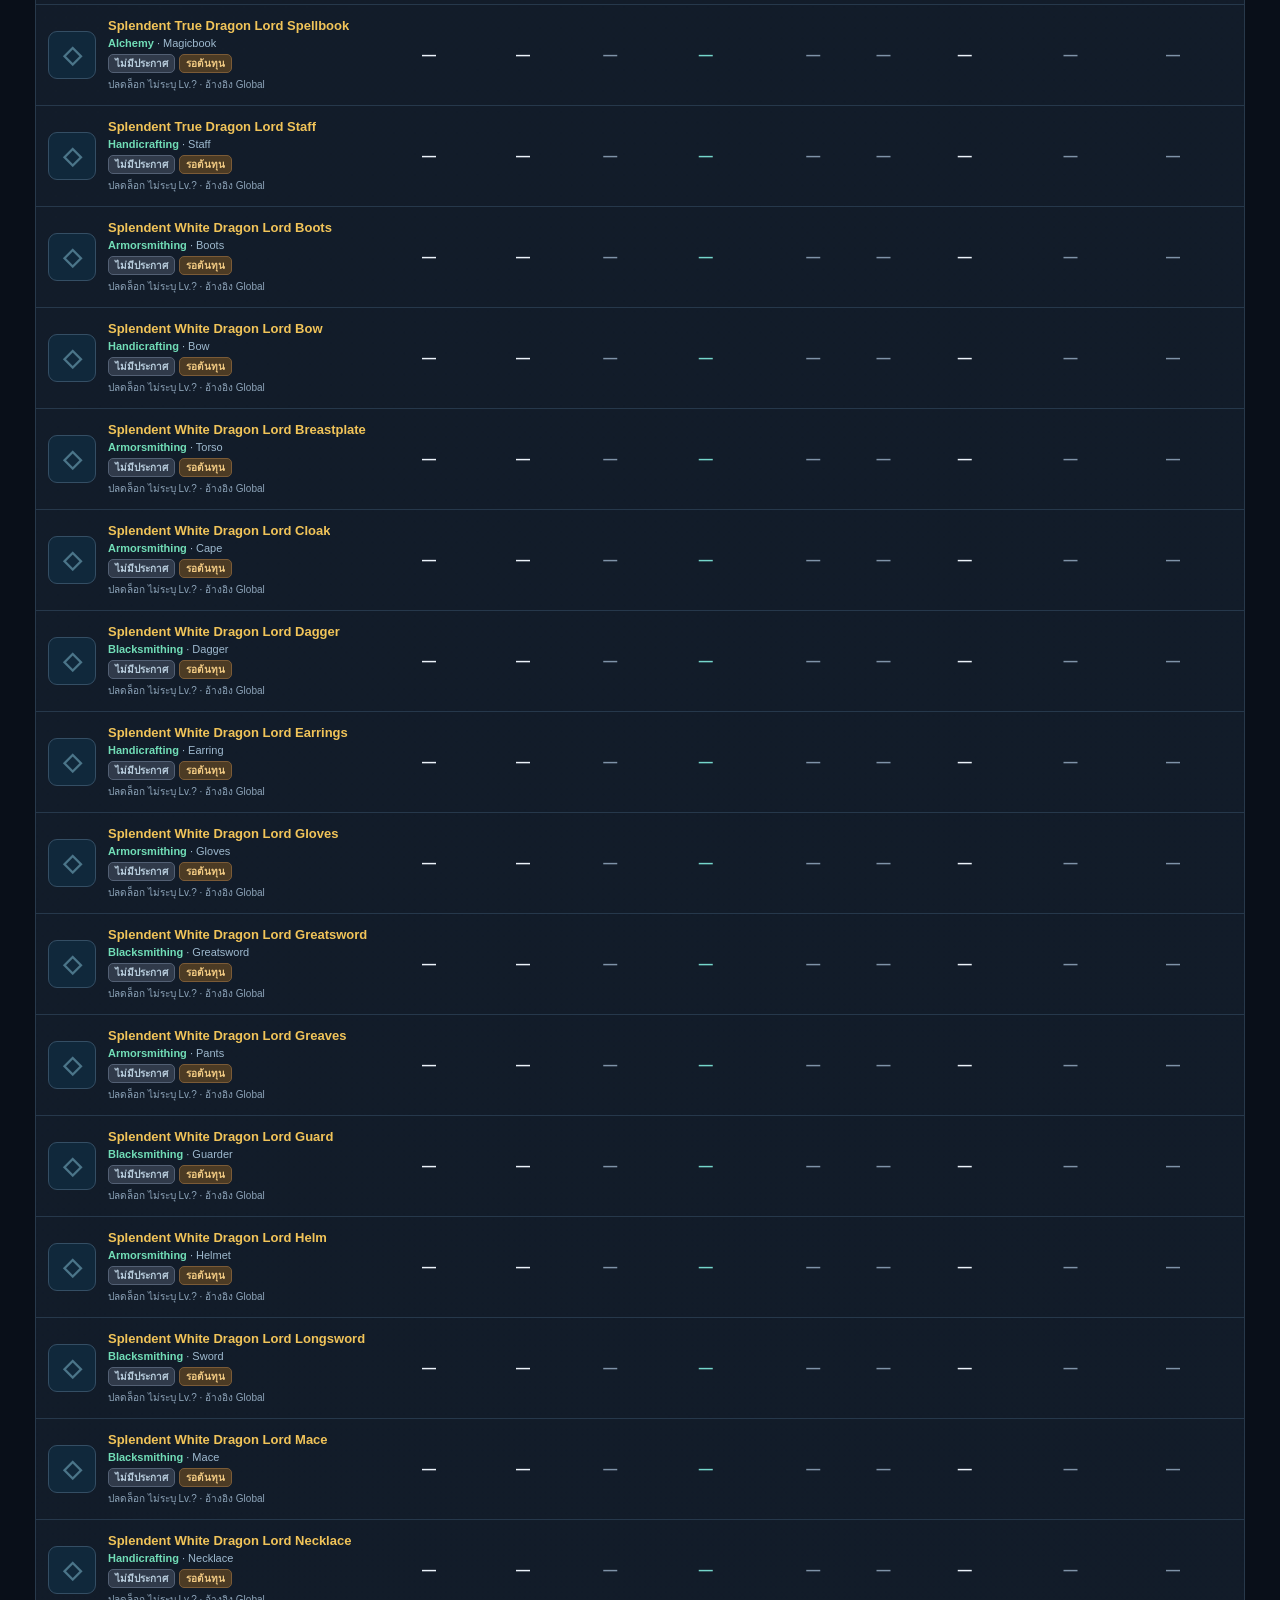
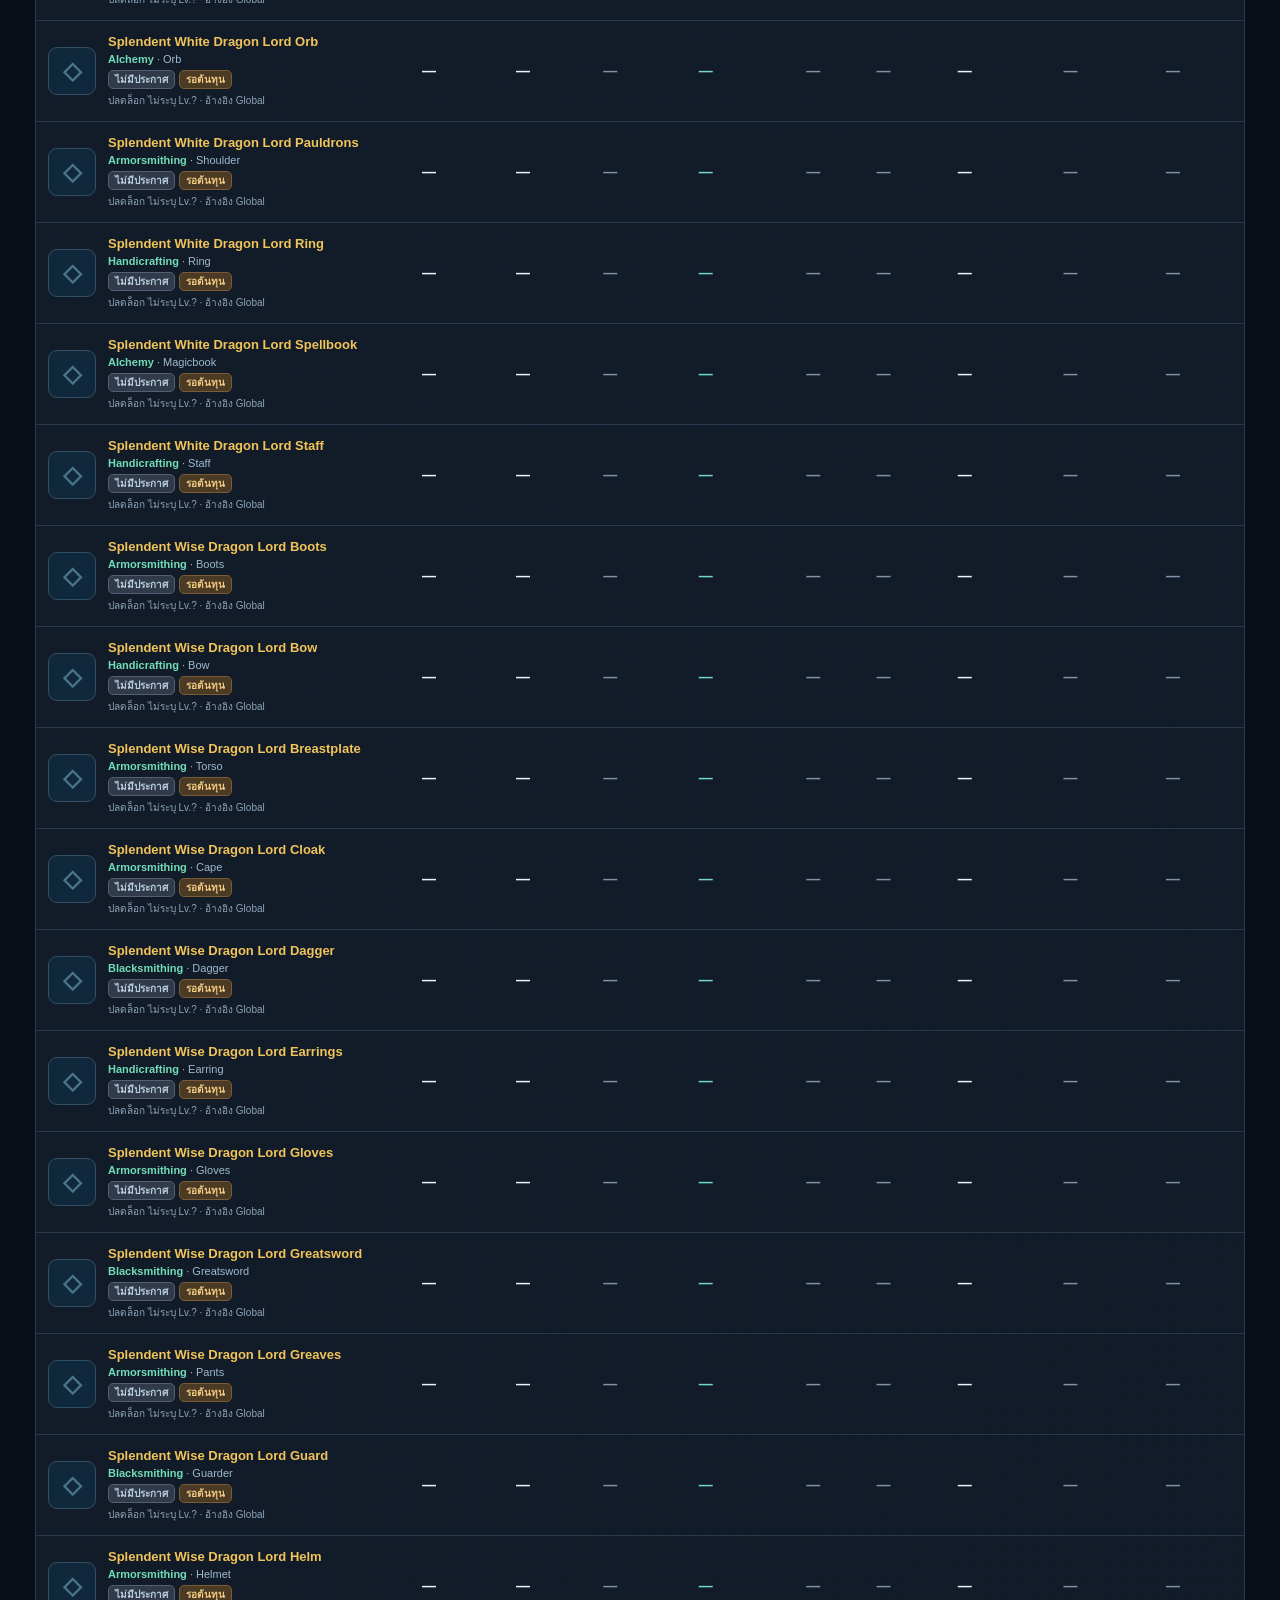
==== commit 2c7c474a: "feat(ui): label craft navigation by profession and remove redundant job dropdown options" ====
--- a/docs/index.html
+++ b/docs/index.html
@@ -31,11 +31,11 @@
  <div class="section-heading"><div><div class="eyebrow">CRAFT OPPORTUNITY SCANNER</div><h2>จัดอันดับการลงทุนคราฟ</h2><p>Expected Profit · ROI · Net Margin · Observed Listing Drops · Data Confidence · <strong>Listing Outflow มีน้ำหนัก 30% ใน Investment Score</strong></p></div><div class="window-wrap"><span>WINDOW</span><div class="periods" id="periods" role="group" aria-label="ช่วงเวลาประเมิน"></div></div></div>
  <div class="rarity-legend" aria-label="Item rarity color legend"><span>RARITY</span><b class="rarity-common">● Common</b><b class="rarity-rare">● Rare</b><b class="rarity-epic">● Epic</b><b class="rarity-unique">● Unique</b><b class="rarity-heroic">● Heroic</b><small>สีแดงรองรับระดับสูงที่ยังไม่มีในชุดสูตรคราฟนี้</small></div>
  <div class="craft-category-area">
- <div class="craft-category-label">เลือกประเภทของคราฟ <span>ครบทุกสูตรในฐานข้อมูล Global ที่เรามี แม้ยังไม่มีราคาตลาด</span></div>
- <div id="craftFamilies" class="craft-families" role="group" aria-label="กรองประเภทของคราฟ"></div>
- <div class="craft-category-hint">Food, Drink, Potion และ Scroll ที่ใช้วัตถุดิบ Bound จะยังแสดงในตาราง · ค่าที่ไม่ทราบจะขึ้น “รอต้นทุน” แทนการสมมติว่าฟรี · ถ้าต้องการทดลองใช้ราคาวัตถุดิบ Bound จาก Taiwan ให้เปิดใน ⚙ ตั้งค่า</div>
+ <div class="craft-category-label">เลือกอาชีพคราฟ <span>เลือกอาชีพเพื่อดูสินค้าที่คราฟได้ พร้อมข้อมูลต้นทุนและตลาดของอาชีพนั้น</span></div>
+ <div id="craftProfessions" class="craft-professions" role="group" aria-label="กรองสินค้าแยกตามอาชีพคราฟ"></div>
+ <div class="craft-category-hint">Alchemy รวมยา, Scroll และไอเทมคราฟสายเวท · Cooking รวมอาหาร/เครื่องดื่ม · ไอเทมที่ไม่มีราคาตลาดหรือขาดต้นทุนยังแสดงอยู่ และประเภทสินค้าแสดงใต้ชื่อไอเทม</div>
  </div>
- <div class="toolrow"><input id="search" type="search" placeholder="ค้นหาชื่อสินค้า เช่น Potion / Scroll / Food / Item ID" aria-label="ค้นหาสินค้า"/><select id="recipeFilter" aria-label="ตัวกรอง"><option value="craft">สินค้าคราฟทั้งหมด (รวมที่ไม่มีราคา)</option><option value="evaluated">เฉพาะที่คำนวณต้นทุนได้</option><option value="reference">วิเคราะห์ต้นทุน (ยังไม่ยืนยันสูตร)</option><option value="available">คราฟได้ตามเลเวลของฉัน</option><option value="trial">น่าทดลองผลิต</option><option value="hot">🔥 ขายดี* (Listings ลดสูง)</option><option value="watchlist">Watchlist</option><option value="job:Alchemy">Alchemy</option><option value="job:Armorsmithing">Armorsmithing</option><option value="job:Blacksmithing">Blacksmithing</option><option value="job:Handicrafting">Handicrafting</option><option value="job:Cooking">Cooking</option><option value="all">ทุกไอเทมในตลาด</option></select><select id="sort" aria-label="เรียงลำดับ"><option value="score">Investment Score ↓ / fallback Margin</option><option value="margin">Margin %</option><option value="profit">กำไร/ชิ้น</option><option value="roi">ROI</option><option value="cost">Cost/K</option><option value="ask">ราคาขาย</option><option value="listings">Listings</option><option value="drop">Removed</option><option value="outflow">Outflow %</option><option value="delta">Net Δ</option><option value="price">Price Δ</option><option value="name">ชื่อ A–Z</option><option value="status">Action</option></select><button class="soft" id="refresh">↻ รีเฟรช</button></div>
+ <div class="toolrow"><input id="search" type="search" placeholder="ค้นหาชื่อสินค้า เช่น Potion / Scroll / Food / Item ID" aria-label="ค้นหาสินค้า"/><select id="recipeFilter" aria-label="ตัวกรอง"><option value="craft">สินค้าคราฟทั้งหมด (รวมที่ไม่มีราคา)</option><option value="evaluated">เฉพาะที่คำนวณต้นทุนได้</option><option value="reference">วิเคราะห์ต้นทุน (ยังไม่ยืนยันสูตร)</option><option value="available">คราฟได้ตามเลเวลของฉัน</option><option value="trial">น่าทดลองผลิต</option><option value="hot">🔥 ขายดี* (Listings ลดสูง)</option><option value="watchlist">Watchlist</option><option value="all">ทุกไอเทมในตลาด</option></select><select id="sort" aria-label="เรียงลำดับ"><option value="score">Investment Score ↓ / fallback Margin</option><option value="margin">Margin %</option><option value="profit">กำไร/ชิ้น</option><option value="roi">ROI</option><option value="cost">Cost/K</option><option value="ask">ราคาขาย</option><option value="listings">Listings</option><option value="drop">Removed</option><option value="outflow">Outflow %</option><option value="delta">Net Δ</option><option value="price">Price Δ</option><option value="name">ชื่อ A–Z</option><option value="status">Action</option></select><button class="soft" id="refresh">↻ รีเฟรช</button></div>
  <div class="sort-hint" id="sortHint" aria-live="polite">คลิกหัวคอลัมน์เพื่อ Sort ข้อมูล</div>
  <div class="table-scroll"><table><thead id="craftHeader"><tr><th data-sort-key="name" title="Sort by item name" aria-sort="none"><button type="button" class="sort-header" aria-label="Sort by item name">CRAFT ITEM / JOB<span class="sort-direction" aria-hidden="true">↕</span></button></th><th data-sort-key="ask" title="Sort by current asking price" aria-sort="none"><button type="button" class="sort-header" aria-label="Sort by current asking price">ASK (K)<span class="sort-direction" aria-hidden="true">↕</span></button></th><th data-sort-key="listings" title="Sort by current listing count" aria-sort="none"><button type="button" class="sort-header" aria-label="Sort by current listing count">LISTINGS<span class="sort-direction" aria-hidden="true">↕</span></button></th><th data-sort-key="drop" title="Sort by removed listings observed in selected time window" aria-sort="none"><button type="button" class="sort-header" aria-label="Sort by removed listings observed in selected time window">REMOVED*<span class="sort-direction" aria-hidden="true">↕</span></button></th><th data-sort-key="outflow" title="Sort by observed removal percentage" aria-sort="none"><button type="button" class="sort-header" aria-label="Sort by observed removal percentage">OUTFLOW %*<span class="sort-direction" aria-hidden="true">↕</span></button></th><th data-sort-key="delta" title="Sort by net listing changes" aria-sort="none"><button type="button" class="sort-header" aria-label="Sort by net listing changes">NET Δ<span class="sort-direction" aria-hidden="true">↕</span></button></th><th data-sort-key="price" title="Sort by asking-price percentage change" aria-sort="none"><button type="button" class="sort-header" aria-label="Sort by asking-price percentage change">PRICE Δ<span class="sort-direction" aria-hidden="true">↕</span></button></th><th data-sort-key="cost" title="Sort by estimated unit crafting cost" aria-sort="none"><button type="button" class="sort-header" aria-label="Sort by estimated unit crafting cost">COST/K<span class="sort-direction" aria-hidden="true">↕</span></button></th><th data-sort-key="profit" title="Sort by estimated profit" aria-sort="none"><button type="button" class="sort-header" aria-label="Sort by estimated profit">PROFIT/K<span class="sort-direction" aria-hidden="true">↕</span></button></th><th data-sort-key="roi" title="Sort by return on cost" aria-sort="none"><button type="button" class="sort-header" aria-label="Sort by return on cost">ROI<span class="sort-direction" aria-hidden="true">↕</span></button></th><th data-sort-key="margin" title="Sort by net margin" aria-sort="none"><button type="button" class="sort-header" aria-label="Sort by net margin">MARGIN<span class="sort-direction" aria-hidden="true">↕</span></button></th><th data-sort-key="score" title="Sort by investment score, falling back to margin" aria-sort="none"><button type="button" class="sort-header" aria-label="Sort by investment score, falling back to margin">SCORE<span class="sort-direction" aria-hidden="true">↕</span></button></th><th data-sort-key="status" title="Sort by recommendation status" aria-sort="none"><button type="button" class="sort-header" aria-label="Sort by recommendation status">ACTION<span class="sort-direction" aria-hidden="true">↕</span></button></th></tr></thead><tbody id="itemsTable"></tbody></table></div>
  <div class="table-footer"><span id="rowCount">กำลังโหลดข้อมูล</span><span>*REMOVED = ผลรวม Listings ที่ลดระหว่าง Snapshot ในช่วงที่เลือก · OUTFLOW % = REMOVED ÷ (Listings ต้นช่วง + Listings ที่เพิ่มขึ้น) · “🔥 ขายดี*” เป็นเพียงสัญญาณหมุนเวียน ไม่ใช่ยอดขายที่ยืนยันแล้ว</span></div>
--- a/docs/styles.css
+++ b/docs/styles.css
@@ -109,3 +109,7 @@
 .pill.unlisted{background:#293b4b;color:#bbd2e2}
 .pill.bound{background:#3a3242;color:#dbc4e3}
 @media(max-width:670px){.craft-category-area{padding:5px 11px 14px}.craft-family{padding:9px 10px}.craft-category-label span{display:block;margin-left:0;margin-top:3px}}
+
+/* Optional cross-region NPC prices are clearly marked; never imply verified Fregion costs. */
+.market-data-tag.vendor-ref{background:#453822;color:#ebcc9a;border:1px solid #83633d}
+.vendor-reference-notice{font-size:10px;color:#e7bd79;font-weight:750;margin-left:5px}
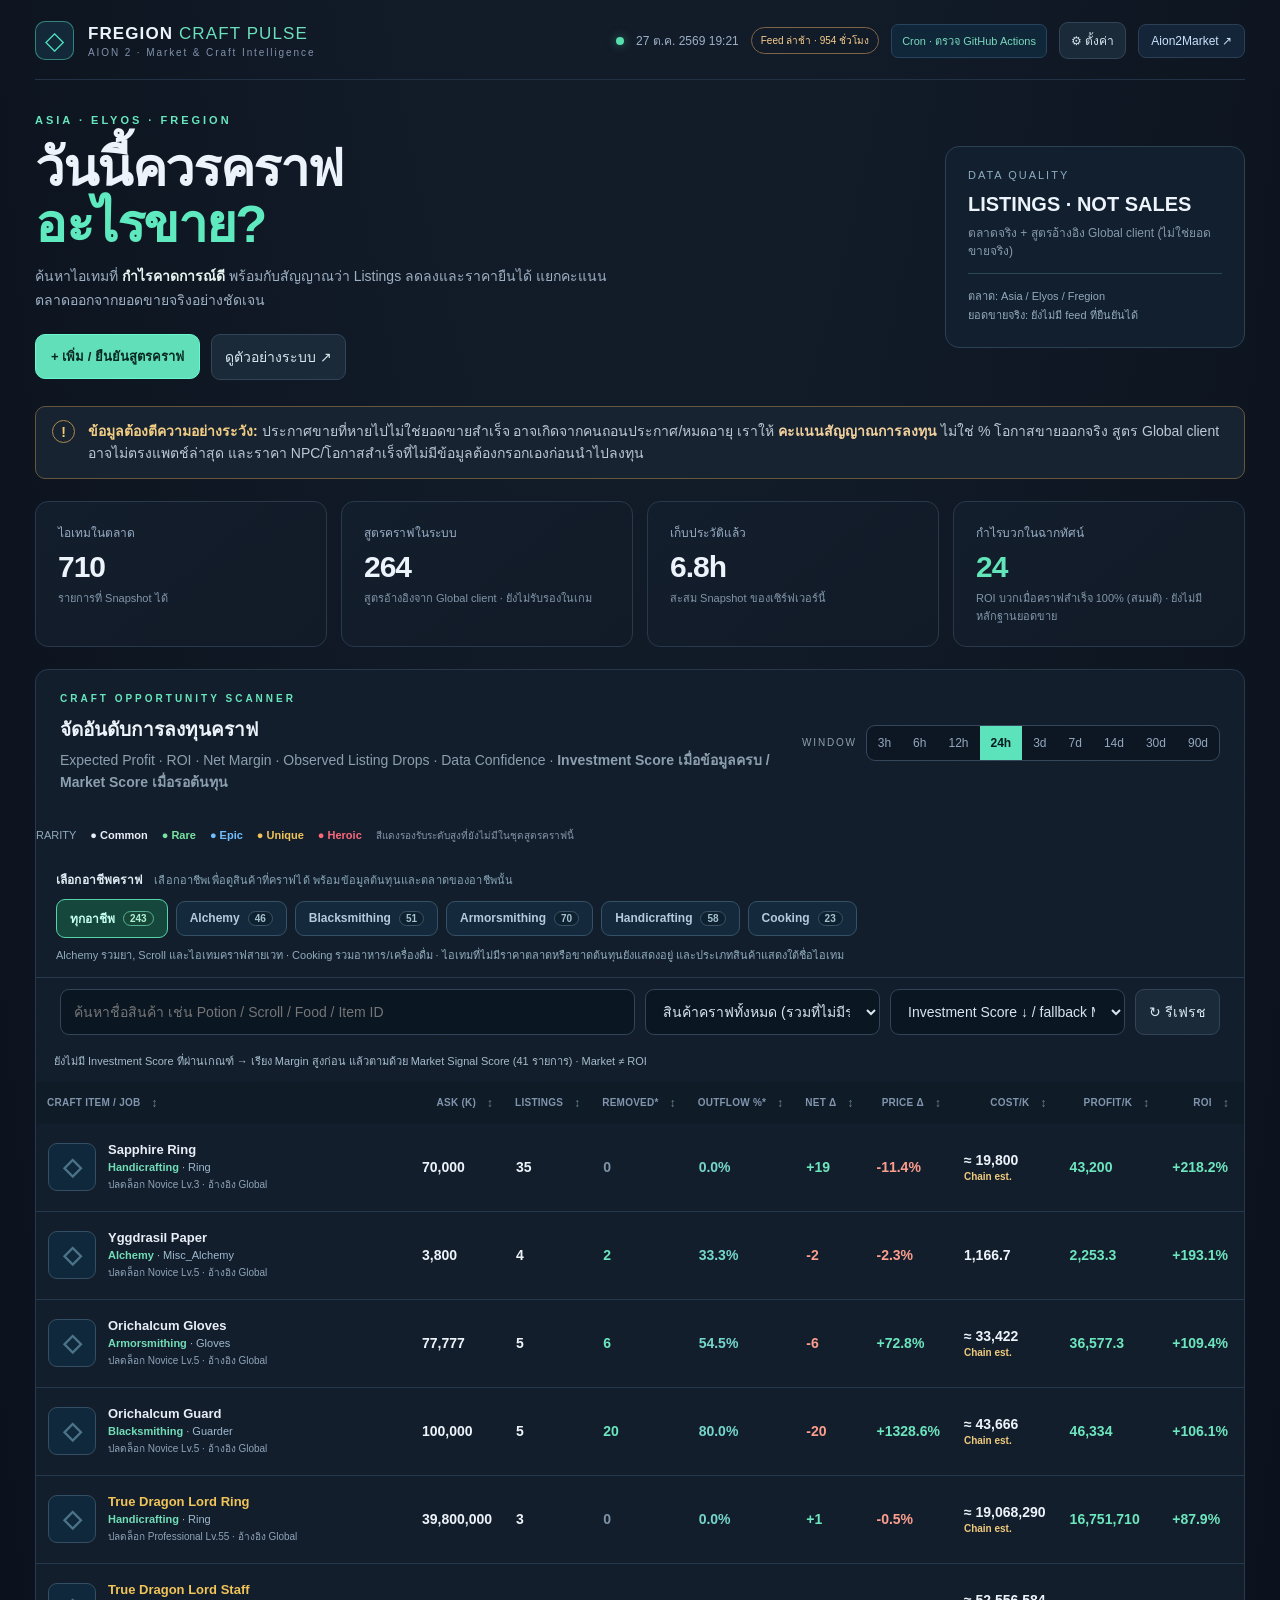
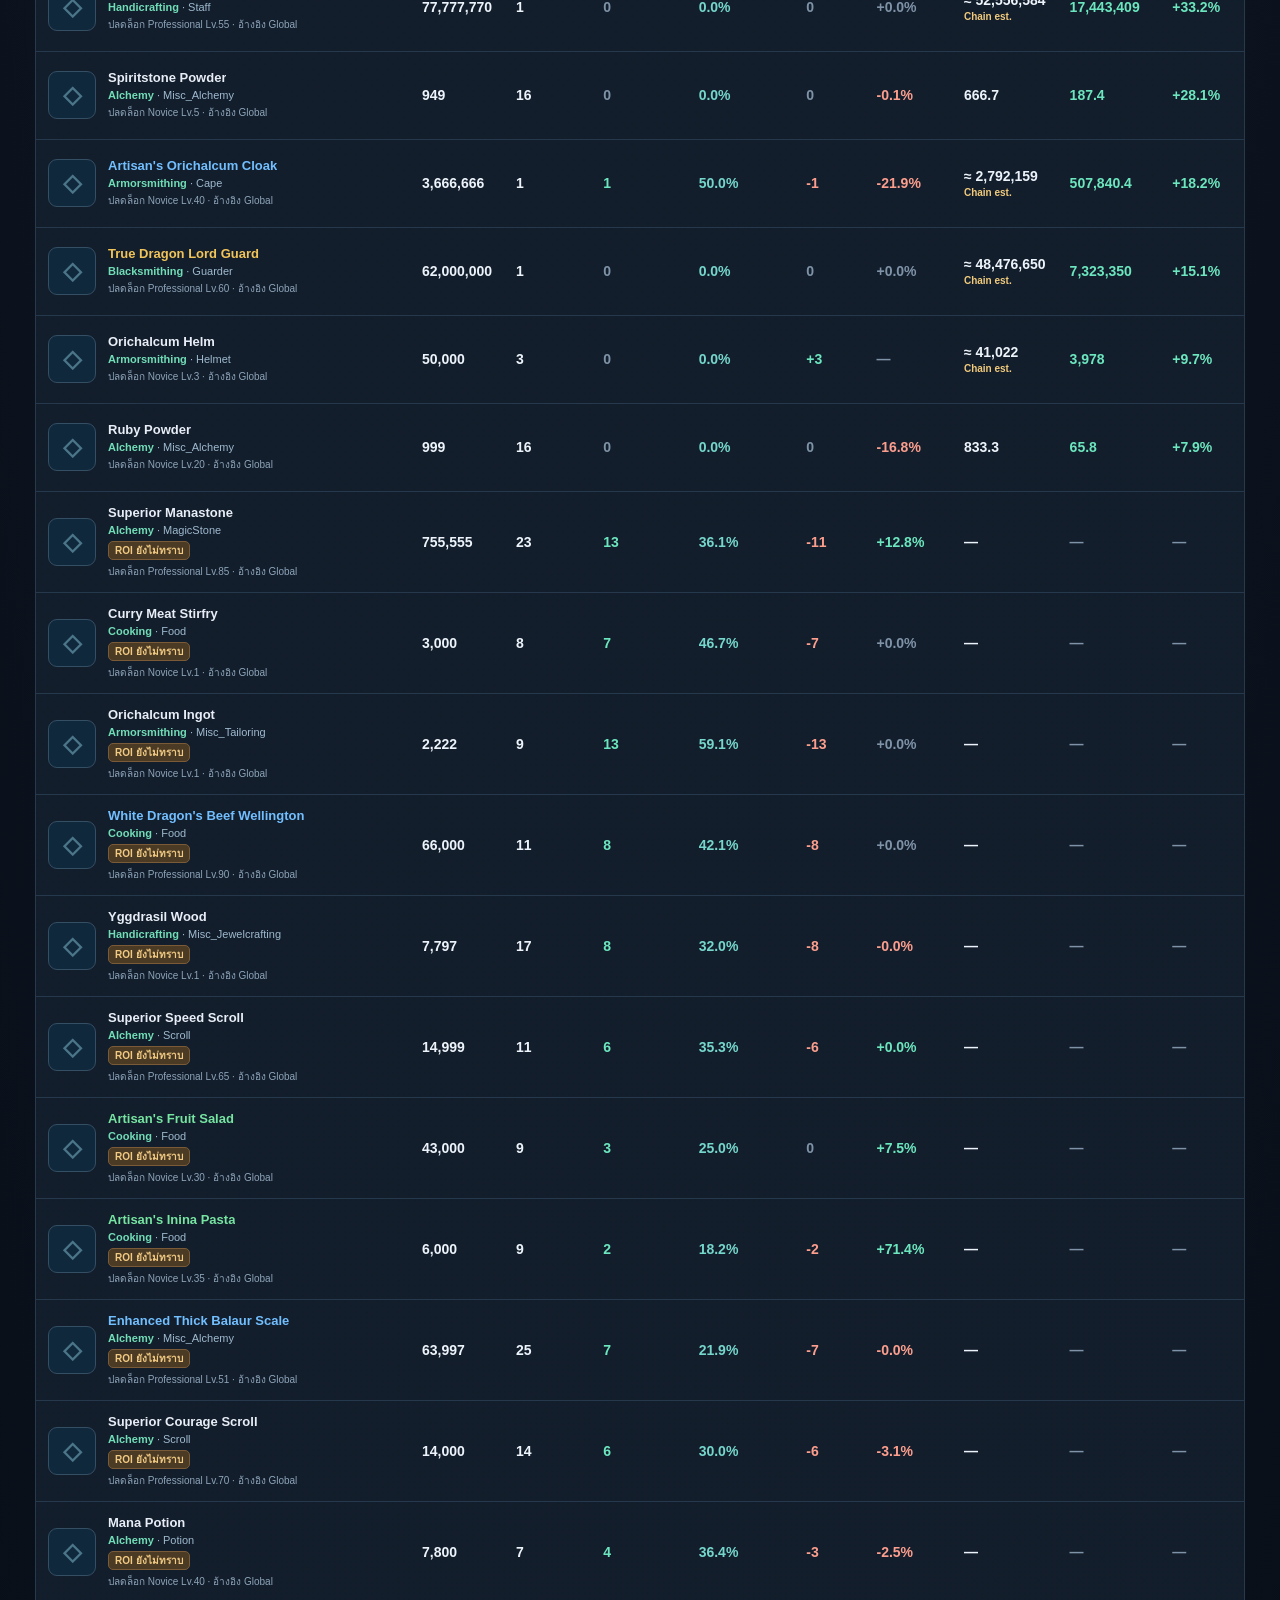
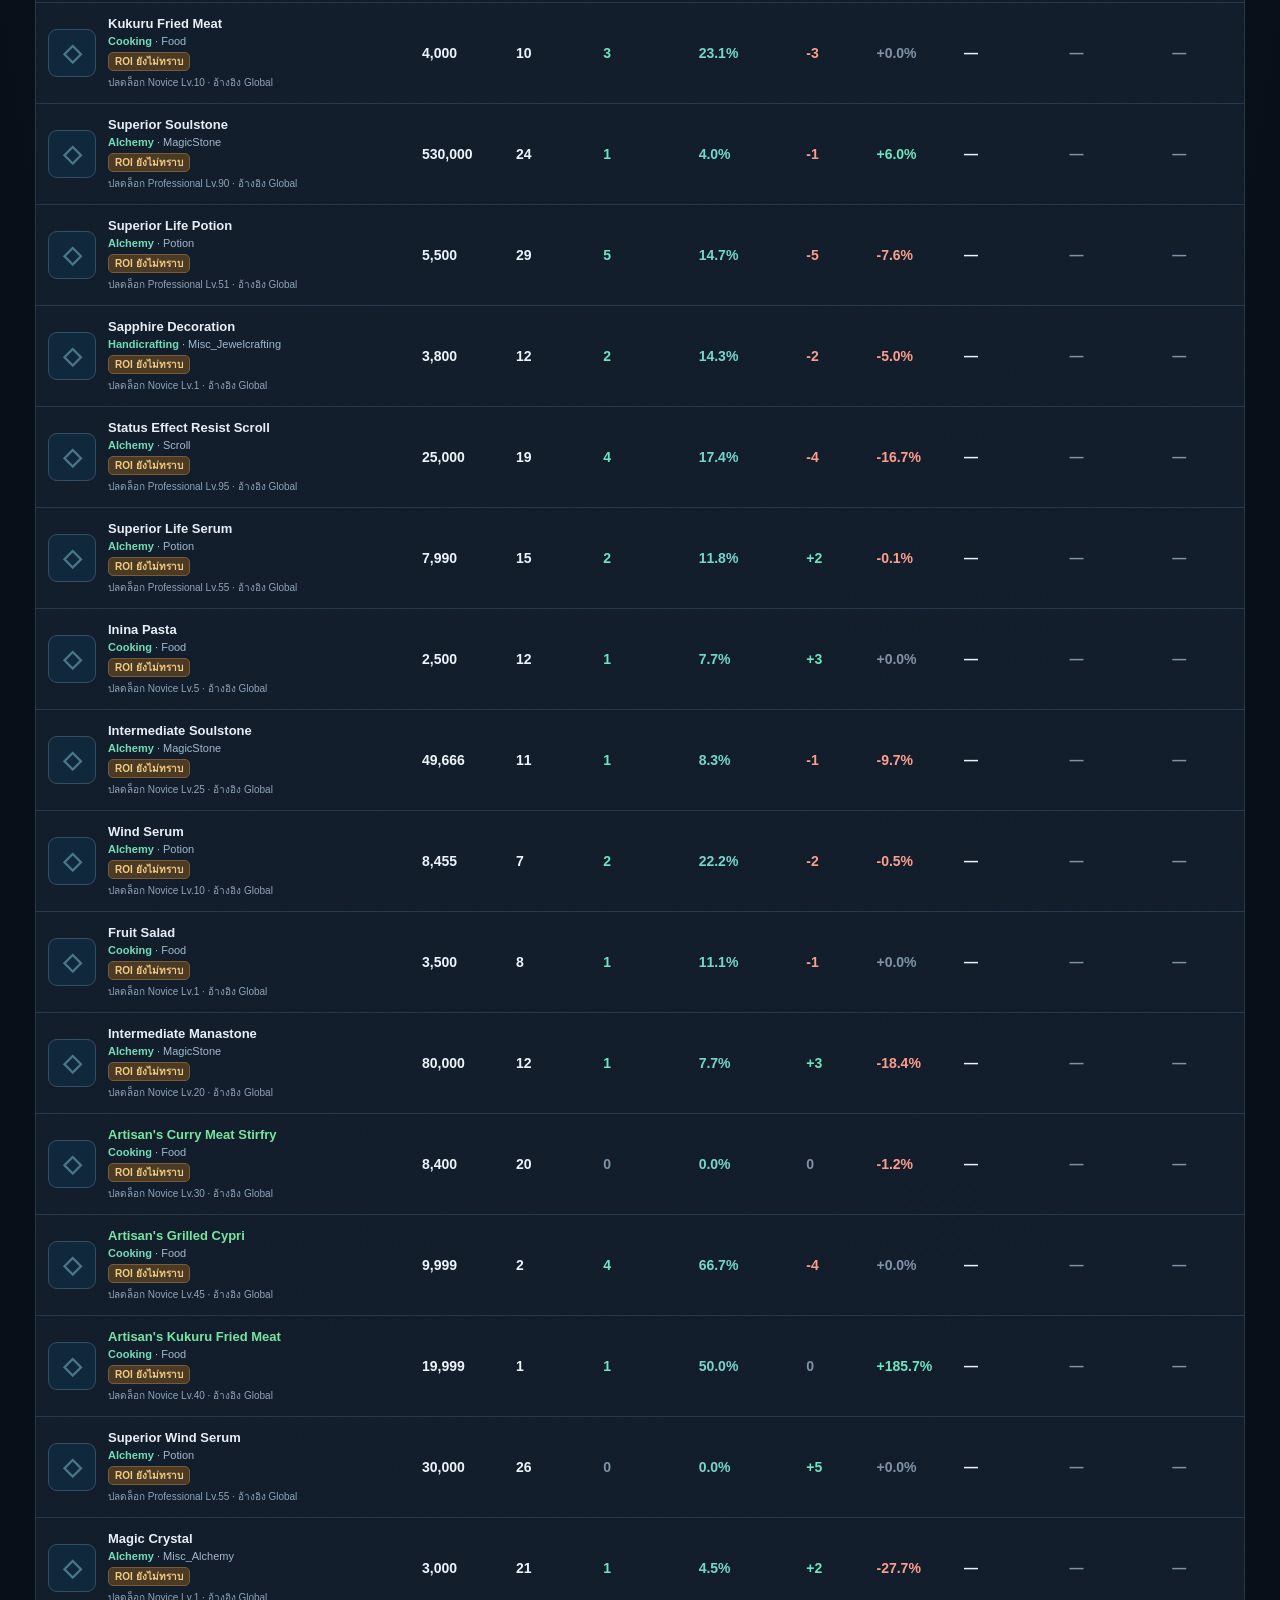
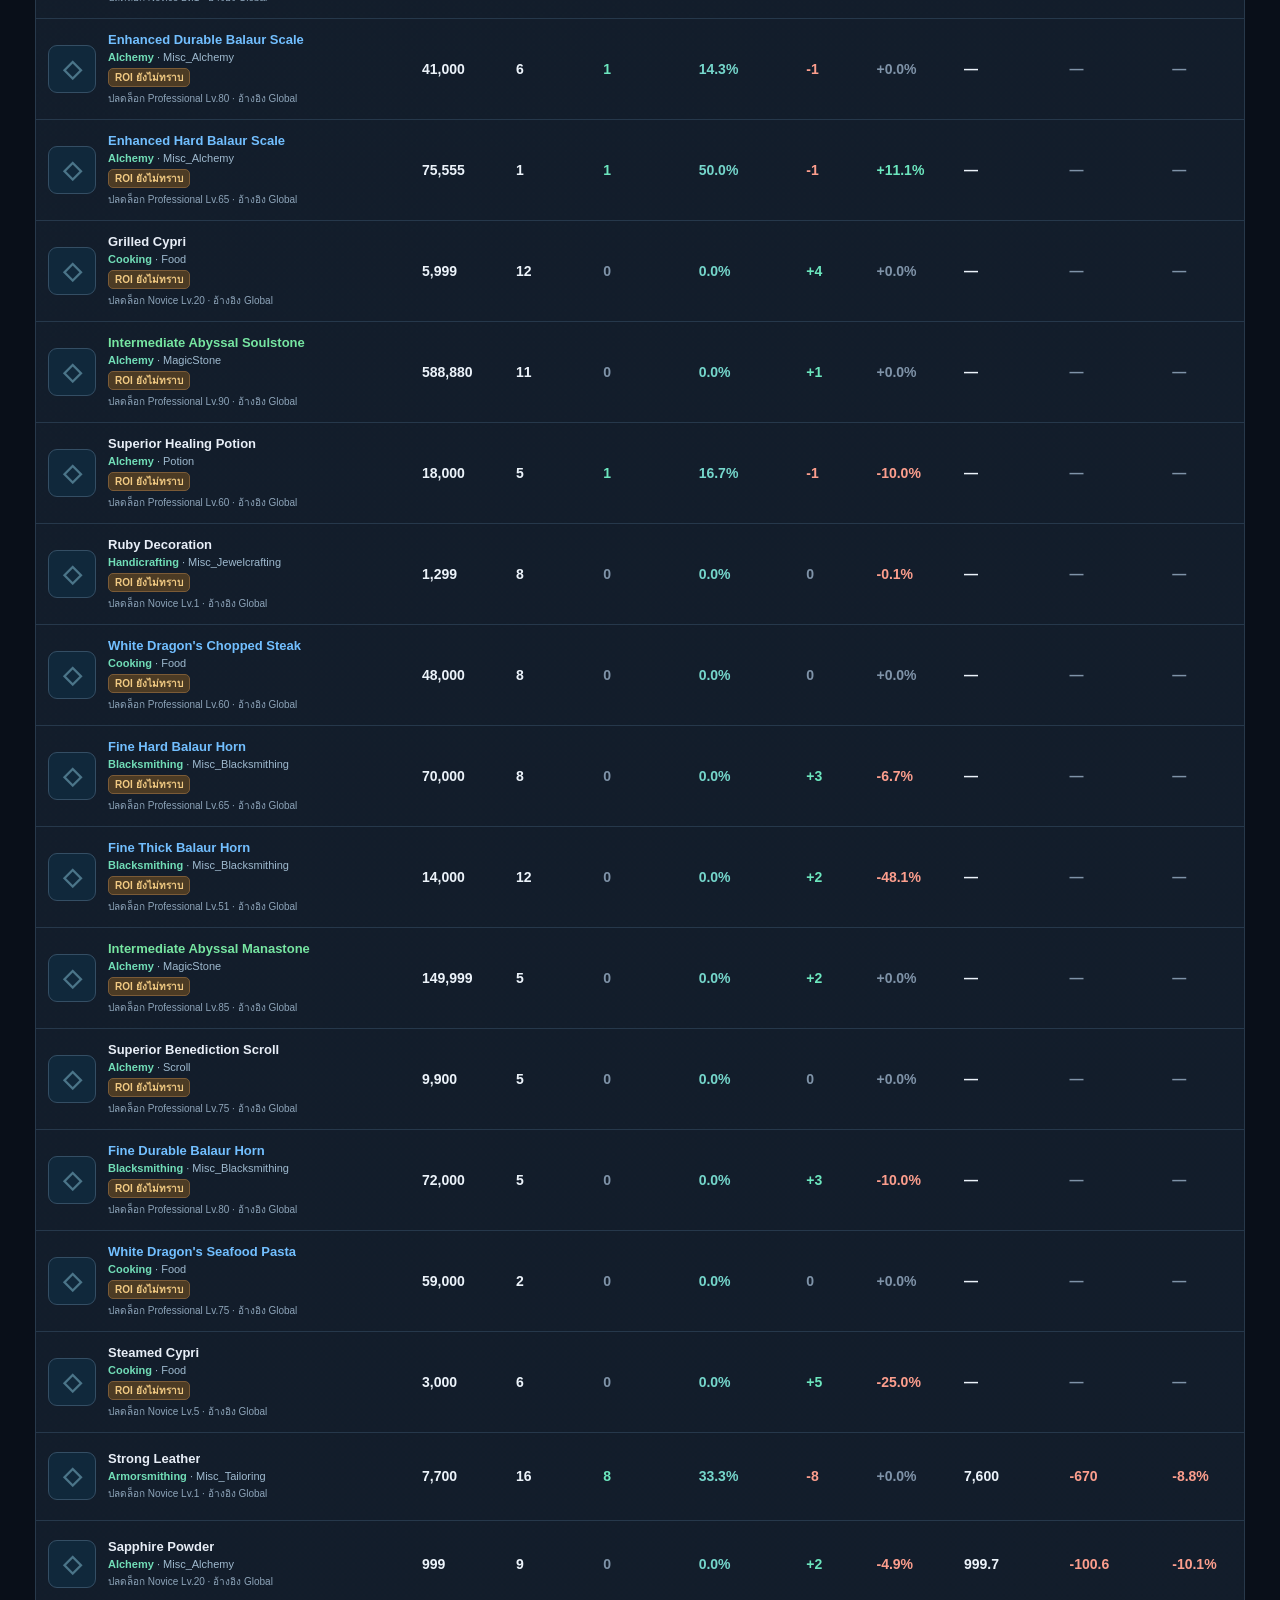
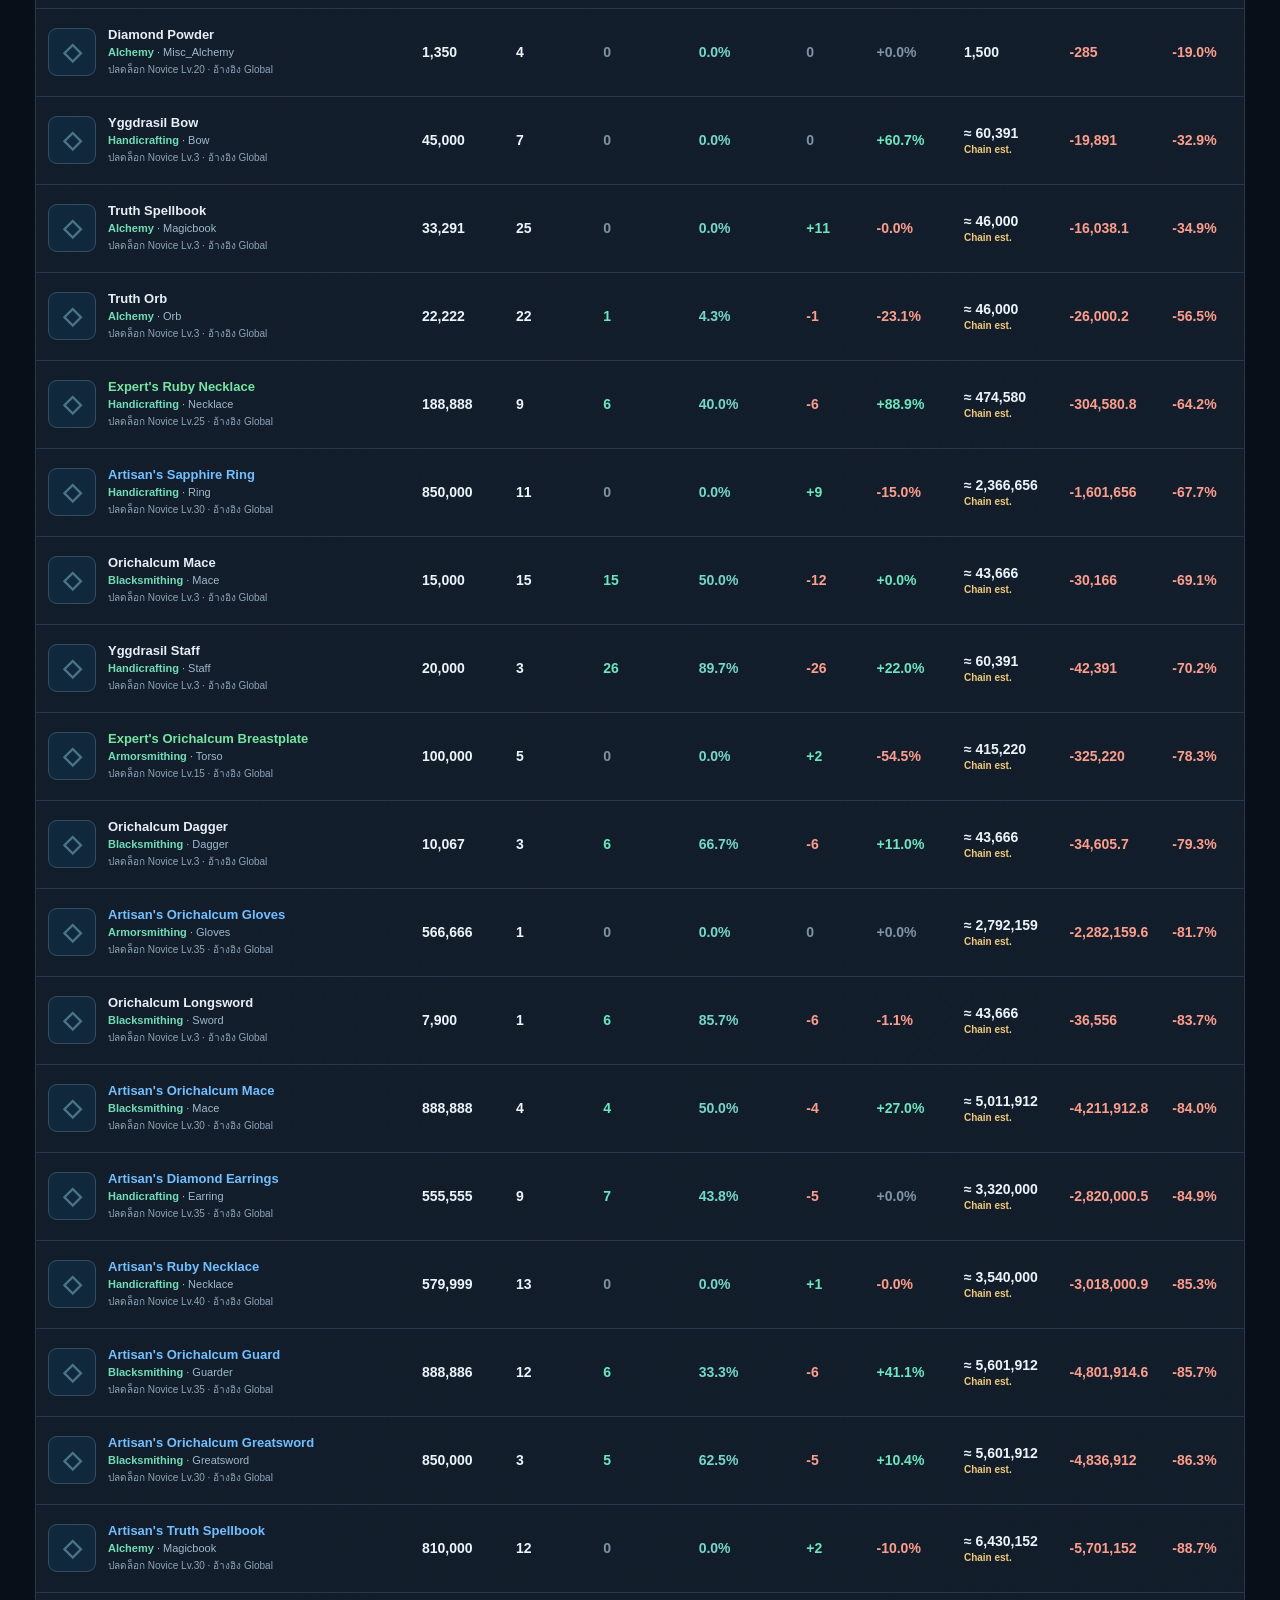
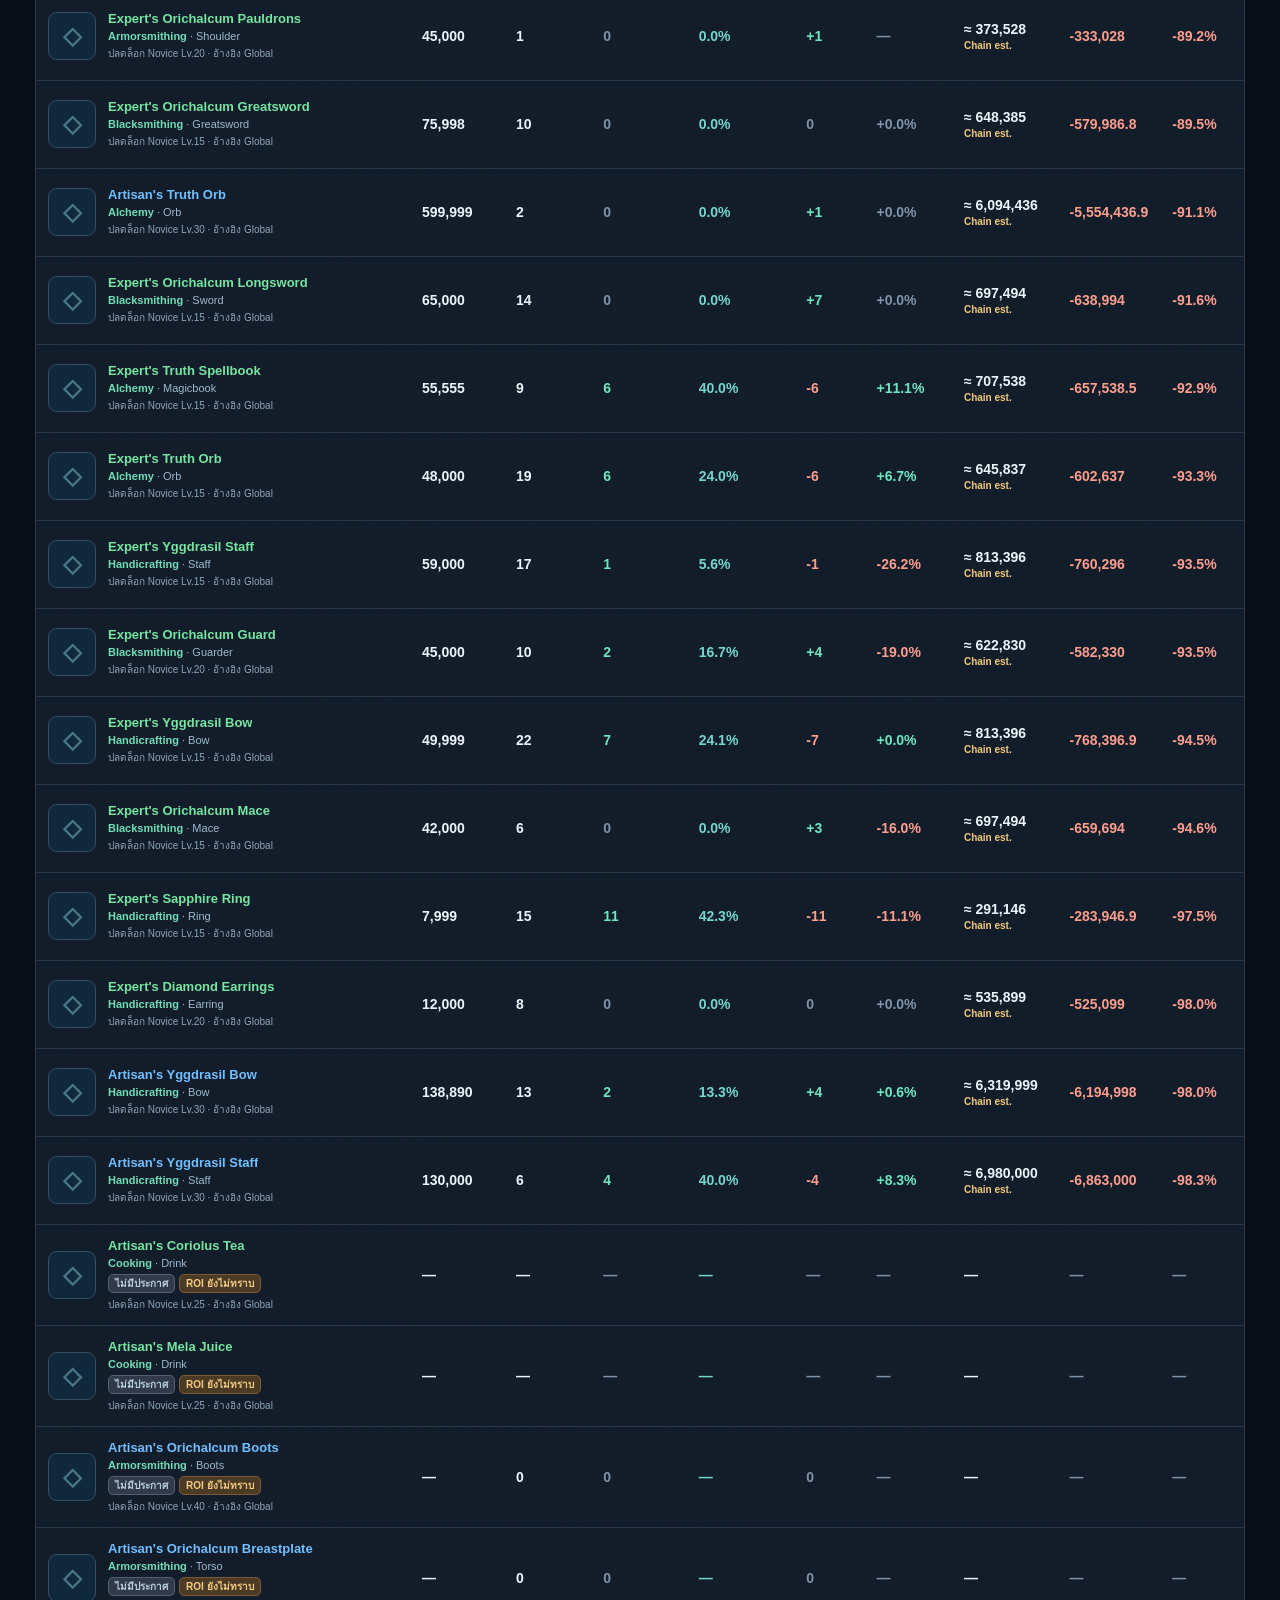
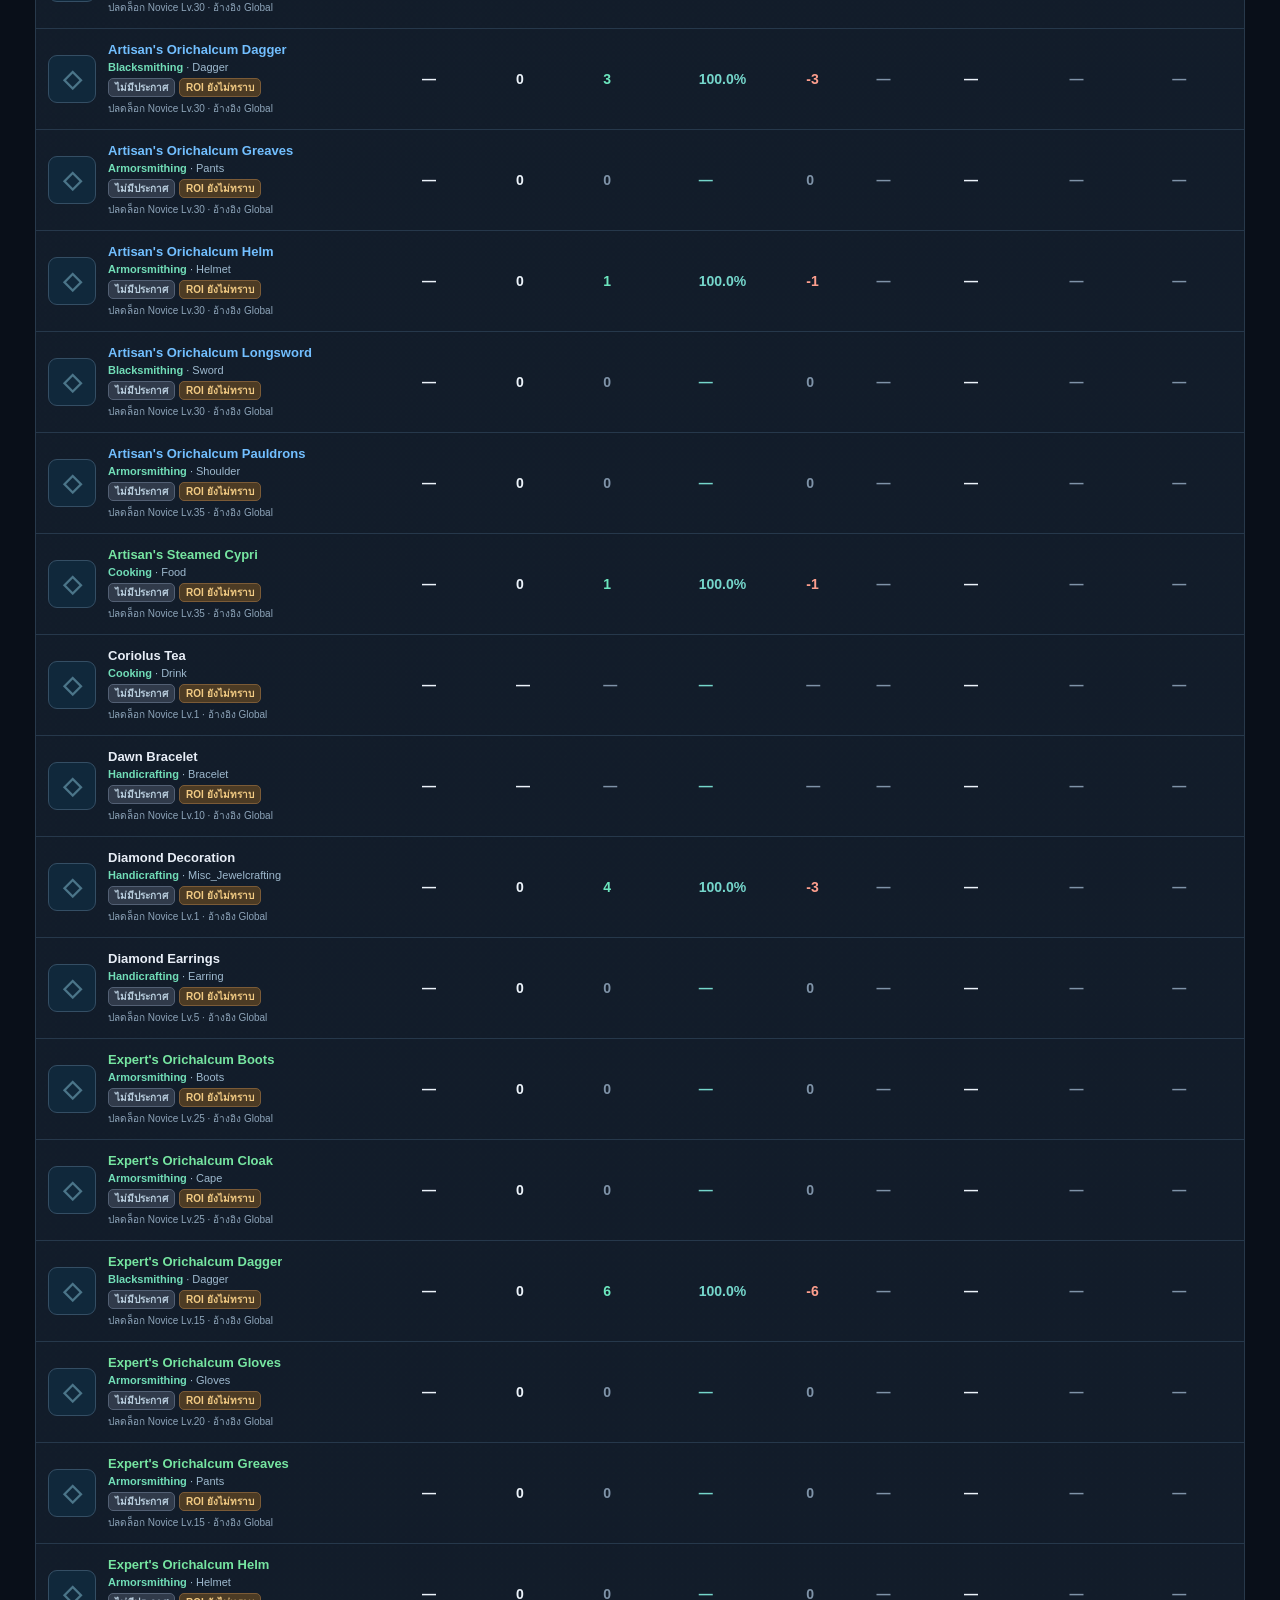
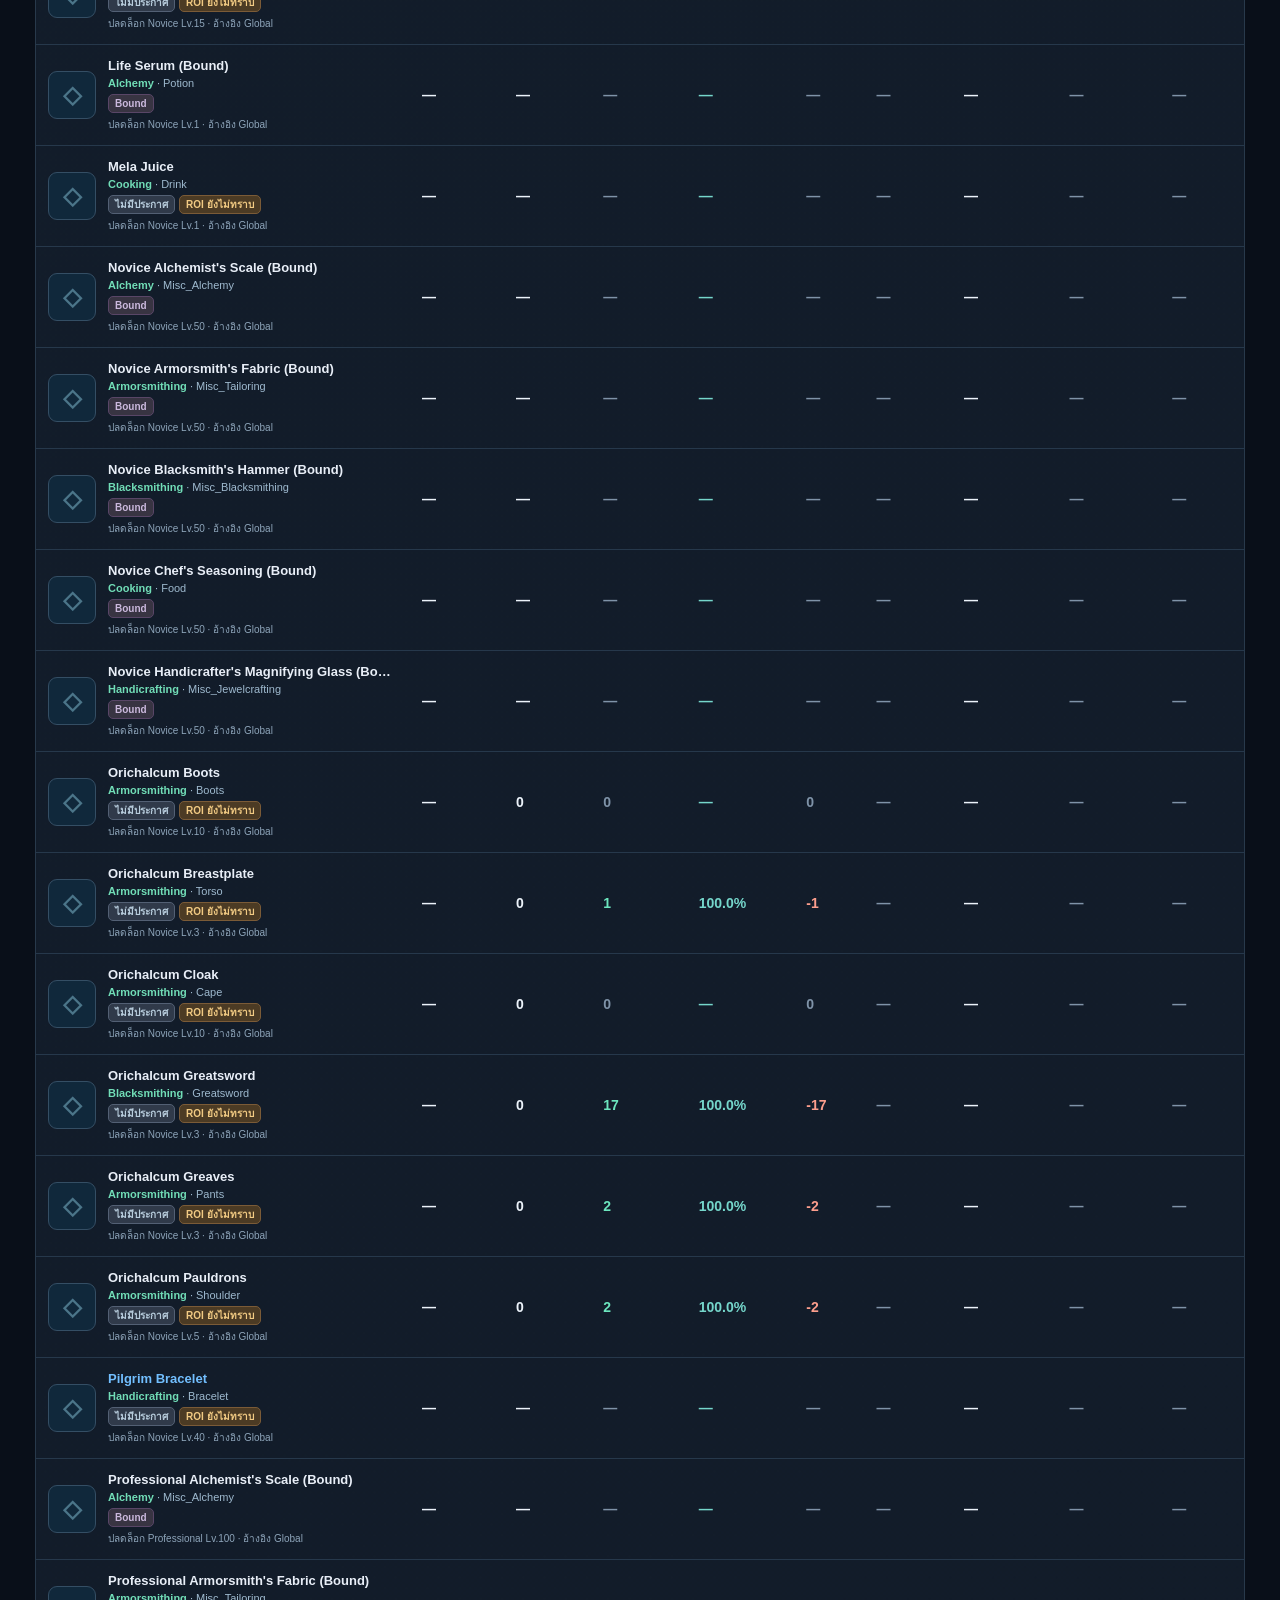
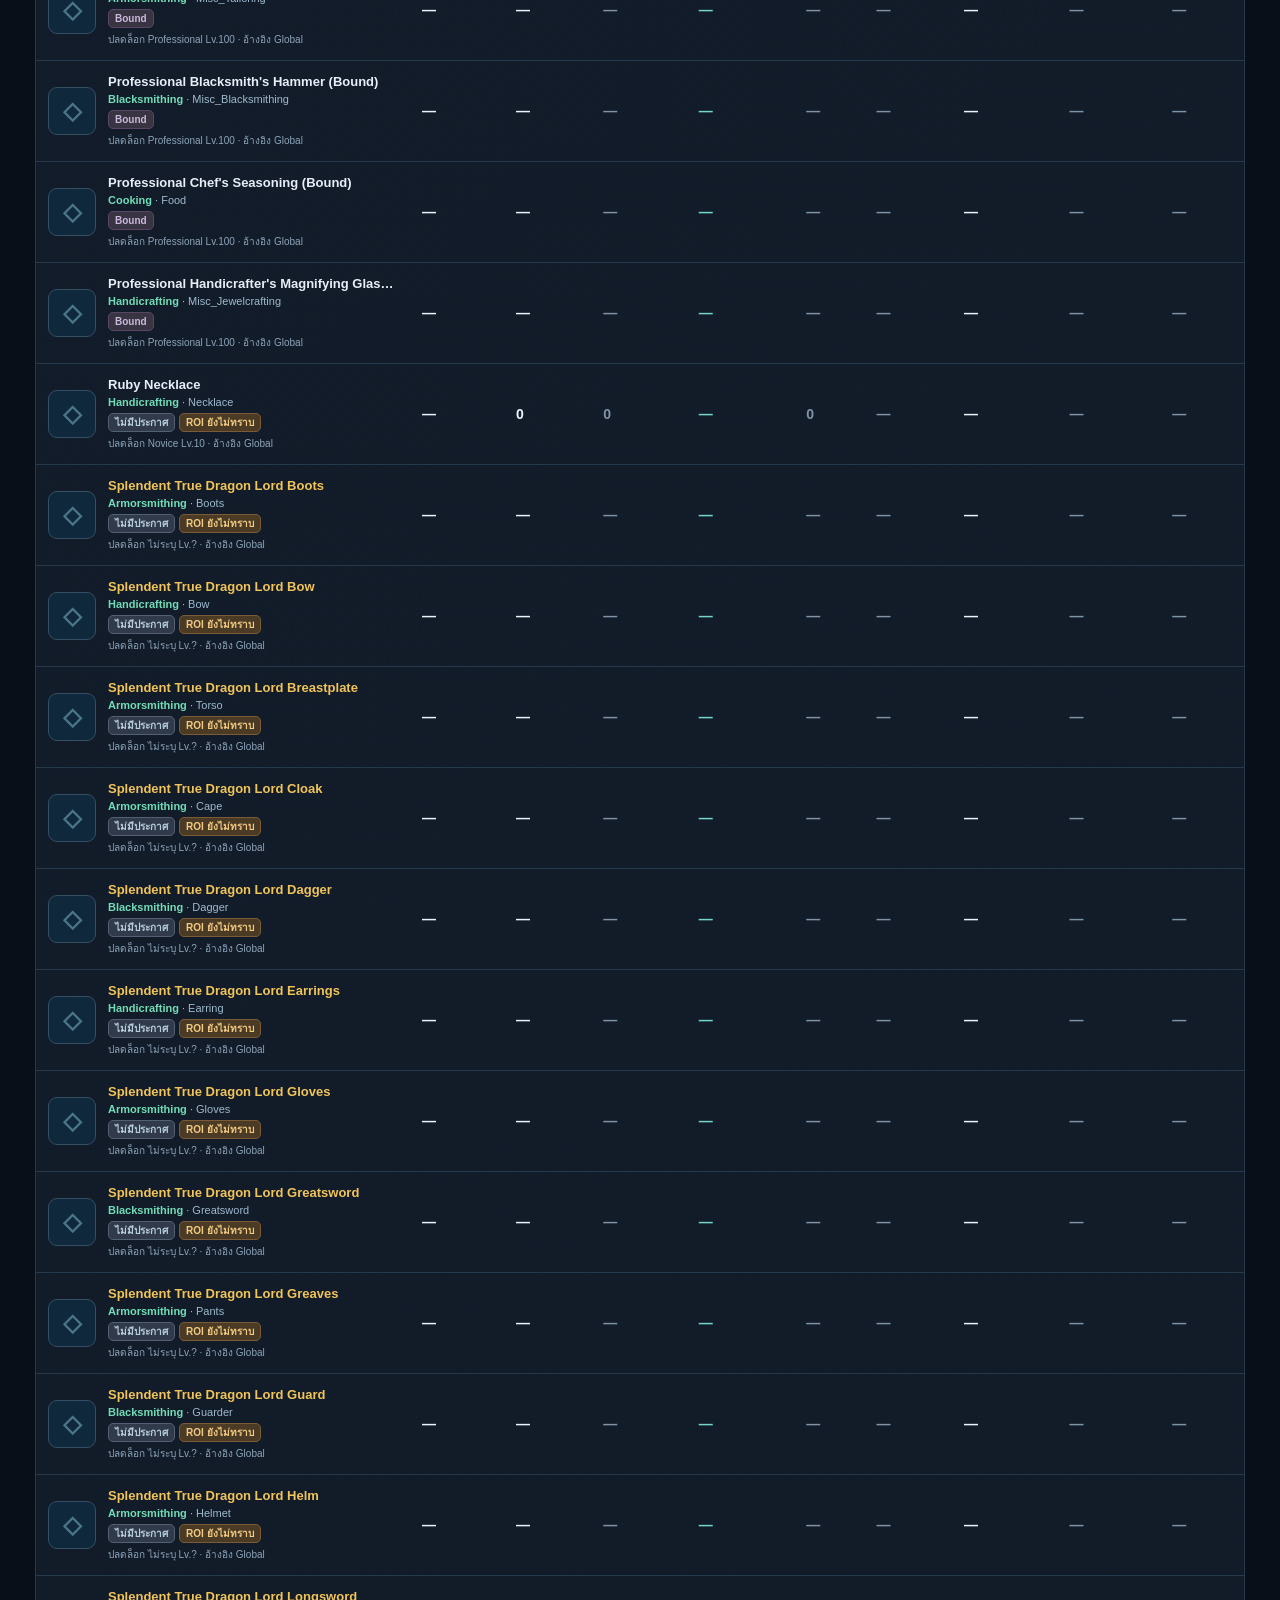
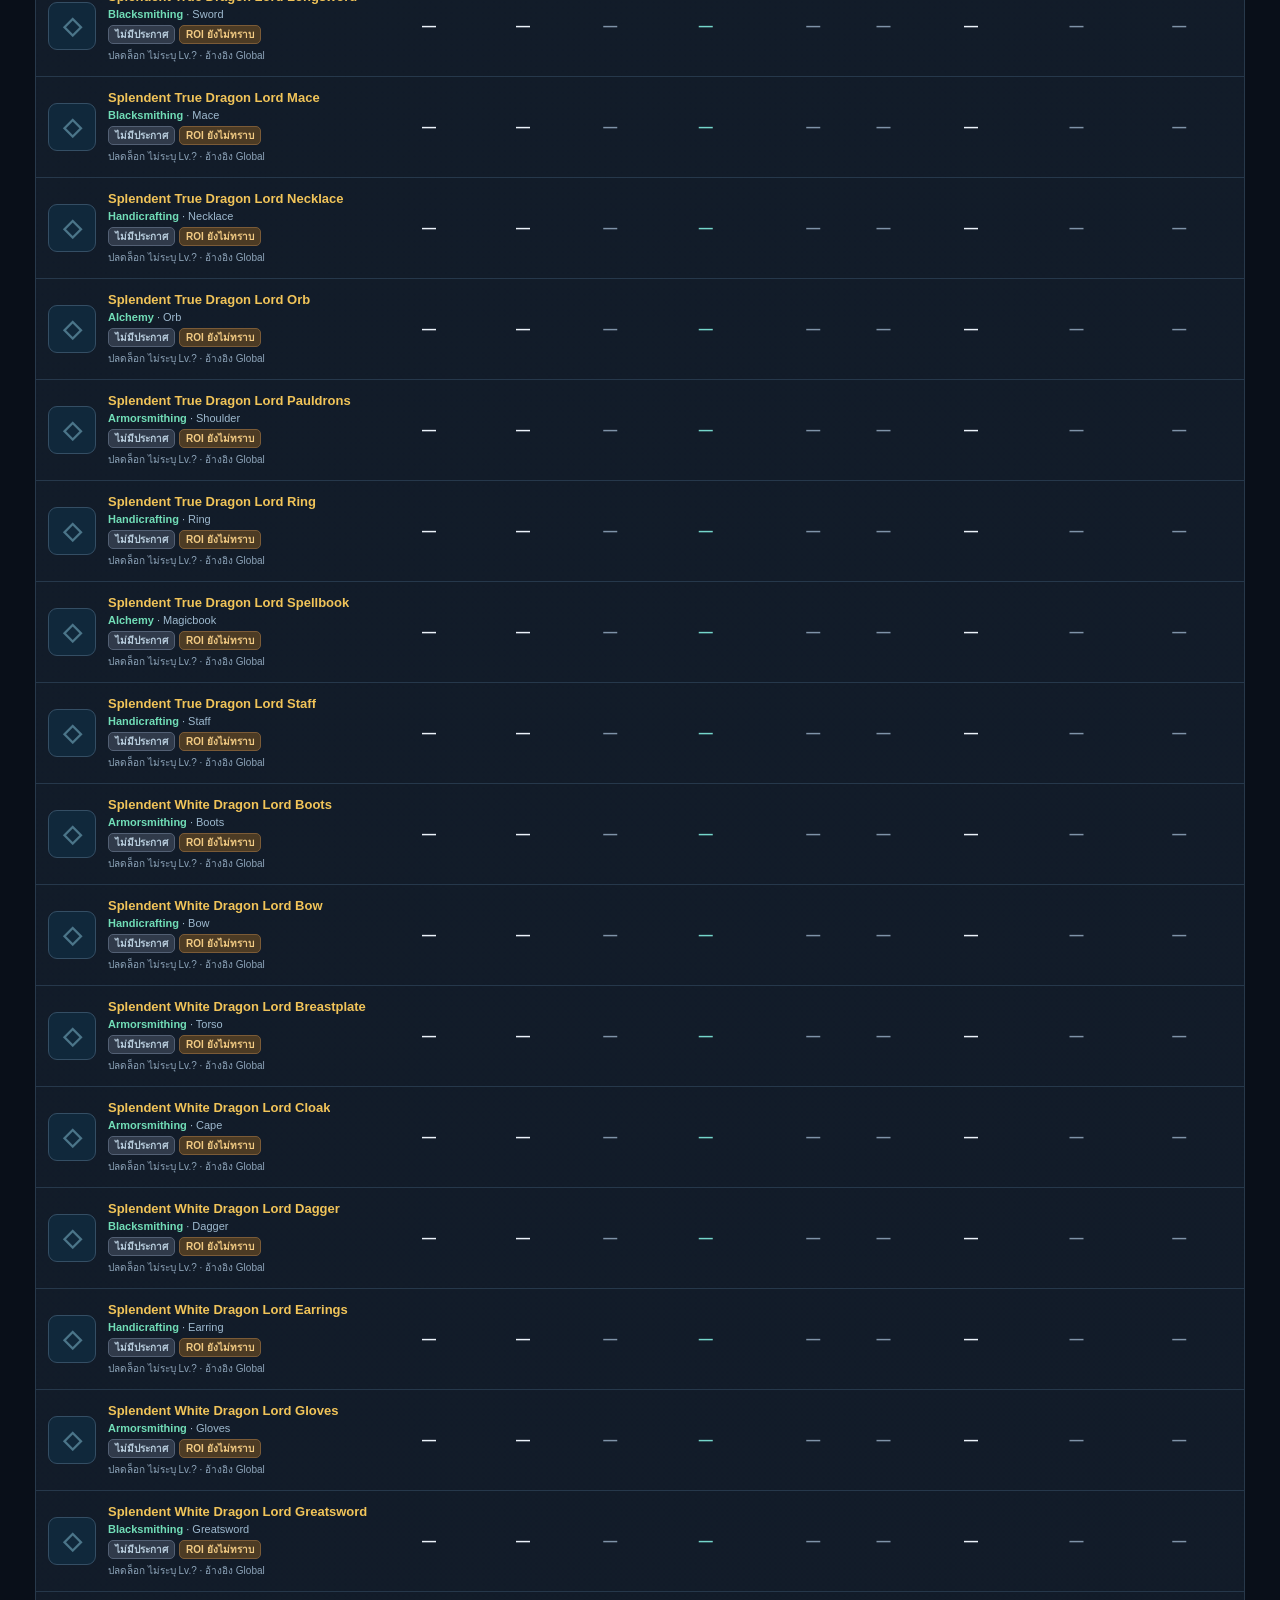
==== commit 42e21f0f: "feat: expose market-only score filter and clarify two scoring modes on dashboard" ====
--- a/docs/index.html
+++ b/docs/index.html
@@ -28,16 +28,16 @@
  <div class="stat"><div class="stat-label">กำไรบวกในฉากทัศน์</div><div class="stat-value good" id="opportunities">—</div><div class="stat-sub">ROI บวกเมื่อคราฟสำเร็จ 100% (สมมติ) · ยังไม่มีหลักฐานยอดขาย</div></div>
 </section>
 <section class="panel main-panel">
- <div class="section-heading"><div><div class="eyebrow">CRAFT OPPORTUNITY SCANNER</div><h2>จัดอันดับการลงทุนคราฟ</h2><p>Expected Profit · ROI · Net Margin · Observed Listing Drops · Data Confidence · <strong>Listing Outflow มีน้ำหนัก 30% ใน Investment Score</strong></p></div><div class="window-wrap"><span>WINDOW</span><div class="periods" id="periods" role="group" aria-label="ช่วงเวลาประเมิน"></div></div></div>
+ <div class="section-heading"><div><div class="eyebrow">CRAFT OPPORTUNITY SCANNER</div><h2>จัดอันดับการลงทุนคราฟ</h2><p>Expected Profit · ROI · Net Margin · Observed Listing Drops · Data Confidence · <strong>Investment Score เมื่อข้อมูลครบ / Market Score เมื่อรอต้นทุน</strong></p></div><div class="window-wrap"><span>WINDOW</span><div class="periods" id="periods" role="group" aria-label="ช่วงเวลาประเมิน"></div></div></div>
  <div class="rarity-legend" aria-label="Item rarity color legend"><span>RARITY</span><b class="rarity-common">● Common</b><b class="rarity-rare">● Rare</b><b class="rarity-epic">● Epic</b><b class="rarity-unique">● Unique</b><b class="rarity-heroic">● Heroic</b><small>สีแดงรองรับระดับสูงที่ยังไม่มีในชุดสูตรคราฟนี้</small></div>
  <div class="craft-category-area">
  <div class="craft-category-label">เลือกอาชีพคราฟ <span>เลือกอาชีพเพื่อดูสินค้าที่คราฟได้ พร้อมข้อมูลต้นทุนและตลาดของอาชีพนั้น</span></div>
  <div id="craftProfessions" class="craft-professions" role="group" aria-label="กรองสินค้าแยกตามอาชีพคราฟ"></div>
  <div class="craft-category-hint">Alchemy รวมยา, Scroll และไอเทมคราฟสายเวท · Cooking รวมอาหาร/เครื่องดื่ม · ไอเทมที่ไม่มีราคาตลาดหรือขาดต้นทุนยังแสดงอยู่ และประเภทสินค้าแสดงใต้ชื่อไอเทม</div>
  </div>
- <div class="toolrow"><input id="search" type="search" placeholder="ค้นหาชื่อสินค้า เช่น Potion / Scroll / Food / Item ID" aria-label="ค้นหาสินค้า"/><select id="recipeFilter" aria-label="ตัวกรอง"><option value="craft">สินค้าคราฟทั้งหมด (รวมที่ไม่มีราคา)</option><option value="evaluated">เฉพาะที่คำนวณต้นทุนได้</option><option value="reference">วิเคราะห์ต้นทุน (ยังไม่ยืนยันสูตร)</option><option value="available">คราฟได้ตามเลเวลของฉัน</option><option value="trial">น่าทดลองผลิต</option><option value="hot">🔥 ขายดี* (Listings ลดสูง)</option><option value="watchlist">Watchlist</option><option value="all">ทุกไอเทมในตลาด</option></select><select id="sort" aria-label="เรียงลำดับ"><option value="score">Investment Score ↓ / fallback Margin</option><option value="margin">Margin %</option><option value="profit">กำไร/ชิ้น</option><option value="roi">ROI</option><option value="cost">Cost/K</option><option value="ask">ราคาขาย</option><option value="listings">Listings</option><option value="drop">Removed</option><option value="outflow">Outflow %</option><option value="delta">Net Δ</option><option value="price">Price Δ</option><option value="name">ชื่อ A–Z</option><option value="status">Action</option></select><button class="soft" id="refresh">↻ รีเฟรช</button></div>
+ <div class="toolrow"><input id="search" type="search" placeholder="ค้นหาชื่อสินค้า เช่น Potion / Scroll / Food / Item ID" aria-label="ค้นหาสินค้า"/><select id="recipeFilter" aria-label="ตัวกรอง"><option value="craft">สินค้าคราฟทั้งหมด (รวมที่ไม่มีราคา)</option><option value="evaluated">เฉพาะที่คำนวณต้นทุนได้</option><option value="market">มี Market Score แต่ต้นทุนยังไม่ครบ</option><option value="reference">วิเคราะห์ต้นทุน (ยังไม่ยืนยันสูตร)</option><option value="available">คราฟได้ตามเลเวลของฉัน</option><option value="trial">น่าทดลองผลิต</option><option value="hot">🔥 ขายดี* (Listings ลดสูง)</option><option value="watchlist">Watchlist</option><option value="all">ทุกไอเทมในตลาด</option></select><select id="sort" aria-label="เรียงลำดับ"><option value="score">Investment Score ↓ / fallback Margin</option><option value="margin">Margin %</option><option value="profit">กำไร/ชิ้น</option><option value="roi">ROI</option><option value="cost">Cost/K</option><option value="ask">ราคาขาย</option><option value="listings">Listings</option><option value="drop">Removed</option><option value="outflow">Outflow %</option><option value="delta">Net Δ</option><option value="price">Price Δ</option><option value="name">ชื่อ A–Z</option><option value="status">Action</option></select><button class="soft" id="refresh">↻ รีเฟรช</button></div>
  <div class="sort-hint" id="sortHint" aria-live="polite">คลิกหัวคอลัมน์เพื่อ Sort ข้อมูล</div>
- <div class="table-scroll"><table><thead id="craftHeader"><tr><th data-sort-key="name" title="Sort by item name" aria-sort="none"><button type="button" class="sort-header" aria-label="Sort by item name">CRAFT ITEM / JOB<span class="sort-direction" aria-hidden="true">↕</span></button></th><th data-sort-key="ask" title="Sort by current asking price" aria-sort="none"><button type="button" class="sort-header" aria-label="Sort by current asking price">ASK (K)<span class="sort-direction" aria-hidden="true">↕</span></button></th><th data-sort-key="listings" title="Sort by current listing count" aria-sort="none"><button type="button" class="sort-header" aria-label="Sort by current listing count">LISTINGS<span class="sort-direction" aria-hidden="true">↕</span></button></th><th data-sort-key="drop" title="Sort by removed listings observed in selected time window" aria-sort="none"><button type="button" class="sort-header" aria-label="Sort by removed listings observed in selected time window">REMOVED*<span class="sort-direction" aria-hidden="true">↕</span></button></th><th data-sort-key="outflow" title="Sort by observed removal percentage" aria-sort="none"><button type="button" class="sort-header" aria-label="Sort by observed removal percentage">OUTFLOW %*<span class="sort-direction" aria-hidden="true">↕</span></button></th><th data-sort-key="delta" title="Sort by net listing changes" aria-sort="none"><button type="button" class="sort-header" aria-label="Sort by net listing changes">NET Δ<span class="sort-direction" aria-hidden="true">↕</span></button></th><th data-sort-key="price" title="Sort by asking-price percentage change" aria-sort="none"><button type="button" class="sort-header" aria-label="Sort by asking-price percentage change">PRICE Δ<span class="sort-direction" aria-hidden="true">↕</span></button></th><th data-sort-key="cost" title="Sort by estimated unit crafting cost" aria-sort="none"><button type="button" class="sort-header" aria-label="Sort by estimated unit crafting cost">COST/K<span class="sort-direction" aria-hidden="true">↕</span></button></th><th data-sort-key="profit" title="Sort by estimated profit" aria-sort="none"><button type="button" class="sort-header" aria-label="Sort by estimated profit">PROFIT/K<span class="sort-direction" aria-hidden="true">↕</span></button></th><th data-sort-key="roi" title="Sort by return on cost" aria-sort="none"><button type="button" class="sort-header" aria-label="Sort by return on cost">ROI<span class="sort-direction" aria-hidden="true">↕</span></button></th><th data-sort-key="margin" title="Sort by net margin" aria-sort="none"><button type="button" class="sort-header" aria-label="Sort by net margin">MARGIN<span class="sort-direction" aria-hidden="true">↕</span></button></th><th data-sort-key="score" title="Sort by investment score, falling back to margin" aria-sort="none"><button type="button" class="sort-header" aria-label="Sort by investment score, falling back to margin">SCORE<span class="sort-direction" aria-hidden="true">↕</span></button></th><th data-sort-key="status" title="Sort by recommendation status" aria-sort="none"><button type="button" class="sort-header" aria-label="Sort by recommendation status">ACTION<span class="sort-direction" aria-hidden="true">↕</span></button></th></tr></thead><tbody id="itemsTable"></tbody></table></div>
+ <div class="table-scroll"><table><thead id="craftHeader"><tr><th data-sort-key="name" title="Sort by item name" aria-sort="none"><button type="button" class="sort-header" aria-label="Sort by item name">CRAFT ITEM / JOB<span class="sort-direction" aria-hidden="true">↕</span></button></th><th data-sort-key="ask" title="Sort by current asking price" aria-sort="none"><button type="button" class="sort-header" aria-label="Sort by current asking price">ASK (K)<span class="sort-direction" aria-hidden="true">↕</span></button></th><th data-sort-key="listings" title="Sort by current listing count" aria-sort="none"><button type="button" class="sort-header" aria-label="Sort by current listing count">LISTINGS<span class="sort-direction" aria-hidden="true">↕</span></button></th><th data-sort-key="drop" title="Sort by removed listings observed in selected time window" aria-sort="none"><button type="button" class="sort-header" aria-label="Sort by removed listings observed in selected time window">REMOVED*<span class="sort-direction" aria-hidden="true">↕</span></button></th><th data-sort-key="outflow" title="Sort by observed removal percentage" aria-sort="none"><button type="button" class="sort-header" aria-label="Sort by observed removal percentage">OUTFLOW %*<span class="sort-direction" aria-hidden="true">↕</span></button></th><th data-sort-key="delta" title="Sort by net listing changes" aria-sort="none"><button type="button" class="sort-header" aria-label="Sort by net listing changes">NET Δ<span class="sort-direction" aria-hidden="true">↕</span></button></th><th data-sort-key="price" title="Sort by asking-price percentage change" aria-sort="none"><button type="button" class="sort-header" aria-label="Sort by asking-price percentage change">PRICE Δ<span class="sort-direction" aria-hidden="true">↕</span></button></th><th data-sort-key="cost" title="Sort by estimated unit crafting cost" aria-sort="none"><button type="button" class="sort-header" aria-label="Sort by estimated unit crafting cost">COST/K<span class="sort-direction" aria-hidden="true">↕</span></button></th><th data-sort-key="profit" title="Sort by estimated profit" aria-sort="none"><button type="button" class="sort-header" aria-label="Sort by estimated profit">PROFIT/K<span class="sort-direction" aria-hidden="true">↕</span></button></th><th data-sort-key="roi" title="Sort by return on cost" aria-sort="none"><button type="button" class="sort-header" aria-label="Sort by return on cost">ROI<span class="sort-direction" aria-hidden="true">↕</span></button></th><th data-sort-key="margin" title="Sort by net margin" aria-sort="none"><button type="button" class="sort-header" aria-label="Sort by net margin">MARGIN<span class="sort-direction" aria-hidden="true">↕</span></button></th><th data-sort-key="score" title="Investment Score เมื่อข้อมูลครบ; Market Signal Score แยกชัดเมื่อขาดต้นทุน" aria-sort="none"><button type="button" class="sort-header" aria-label="Sort by investment score or labeled market signal preview">SCORE<span class="sort-direction" aria-hidden="true">↕</span></button></th><th data-sort-key="status" title="Sort by recommendation status" aria-sort="none"><button type="button" class="sort-header" aria-label="Sort by recommendation status">ACTION<span class="sort-direction" aria-hidden="true">↕</span></button></th></tr></thead><tbody id="itemsTable"></tbody></table></div>
  <div class="table-footer"><span id="rowCount">กำลังโหลดข้อมูล</span><span>*REMOVED = ผลรวม Listings ที่ลดระหว่าง Snapshot ในช่วงที่เลือก · OUTFLOW % = REMOVED ÷ (Listings ต้นช่วง + Listings ที่เพิ่มขึ้น) · “🔥 ขายดี*” เป็นเพียงสัญญาณหมุนเวียน ไม่ใช่ยอดขายที่ยืนยันแล้ว</span></div>
 </section>
 <section class="panel details" id="details"><div class="empty-details"><span>◇</span><h2>เลือกสินค้าจากตาราง</h2><p>กราฟ Listings และราคาพร้อมรายละเอียดสูตรคราฟ</p></div></section>
--- a/docs/styles.css
+++ b/docs/styles.css
@@ -89,14 +89,14 @@
 .craft-category-area{padding:5px 20px 13px;border-bottom:1px solid #263b4f;margin-bottom:11px}
 .craft-category-label{color:#deecf4;font-size:12px;font-weight:800;letter-spacing:.15px;margin:10px 0}
 .craft-category-label span{color:#86a6b7;font-size:11px;font-weight:400;margin-left:8px}
-.craft-families{display:flex;gap:8px;flex-wrap:wrap;align-items:center}
-.craft-family{appearance:none;border:1px solid #355166;background:#14293c;color:#b5cadb;
+.craft-professions{display:flex;gap:8px;flex-wrap:wrap;align-items:center}
+.craft-profession{appearance:none;border:1px solid #355166;background:#14293c;color:#b5cadb;
  display:inline-flex;gap:8px;align-items:center;padding:9px 13px;border-radius:9px;font-weight:650;font-size:12px;cursor:pointer}
-.craft-family span{border:1px solid #3d5363;background:#0d2130;border-radius:30px;padding:1px 6px;color:#a6c0cf;font-size:10px}
-.craft-family.active{border-color:#55d4aa;background:#16473c;color:#c5fff0}
-.craft-family.active span{color:#aef1d4;border-color:#57af94;background:#174637}
-.craft-family:hover{border-color:#65cca9}
-.craft-family:focus-visible{outline:2px solid #c6f3dd;outline-offset:2px}
+.craft-profession span{border:1px solid #3d5363;background:#0d2130;border-radius:30px;padding:1px 6px;color:#a6c0cf;font-size:10px}
+.craft-profession.active{border-color:#55d4aa;background:#16473c;color:#c5fff0}
+.craft-profession.active span{color:#aef1d4;border-color:#57af94;background:#174637}
+.craft-profession:hover{border-color:#65cca9}
+.craft-profession:focus-visible{outline:2px solid #c6f3dd;outline-offset:2px}
 .craft-category-hint{color:#8fabbc;font-size:11px;margin-top:9px;line-height:1.6}
 .market-tag-row{display:flex;gap:4px;flex-wrap:wrap;align-items:center;margin:5px 0 2px}
 .market-tag-row:empty{display:none}
@@ -108,7 +108,7 @@
 .unlisted-market-note{color:#ecc987}
 .pill.unlisted{background:#293b4b;color:#bbd2e2}
 .pill.bound{background:#3a3242;color:#dbc4e3}
-@media(max-width:670px){.craft-category-area{padding:5px 11px 14px}.craft-family{padding:9px 10px}.craft-category-label span{display:block;margin-left:0;margin-top:3px}}
+@media(max-width:670px){.craft-category-area{padding:5px 11px 14px}.craft-profession{padding:9px 10px}.craft-category-label span{display:block;margin-left:0;margin-top:3px}}
 
 /* Optional cross-region NPC prices are clearly marked; never imply verified Fregion costs. */
 .market-data-tag.vendor-ref{background:#453822;color:#ebcc9a;border:1px solid #83633d}
